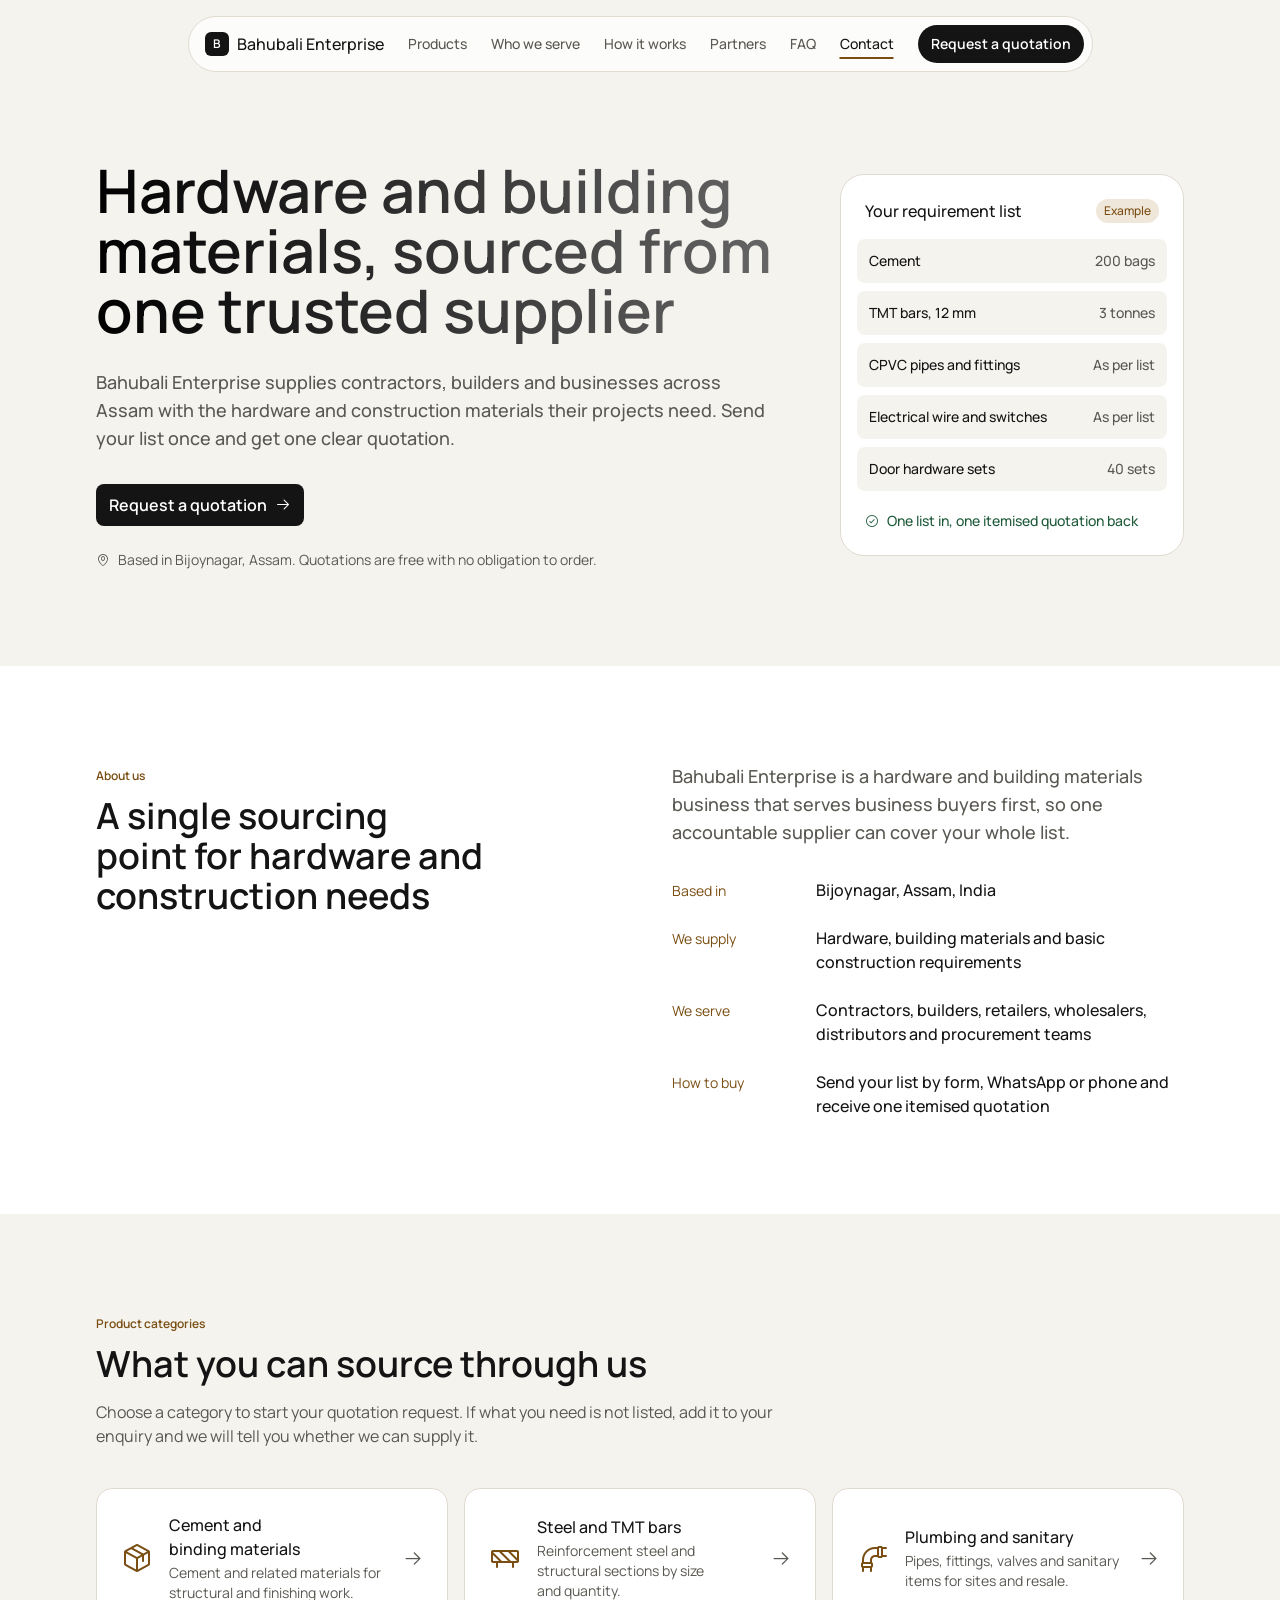
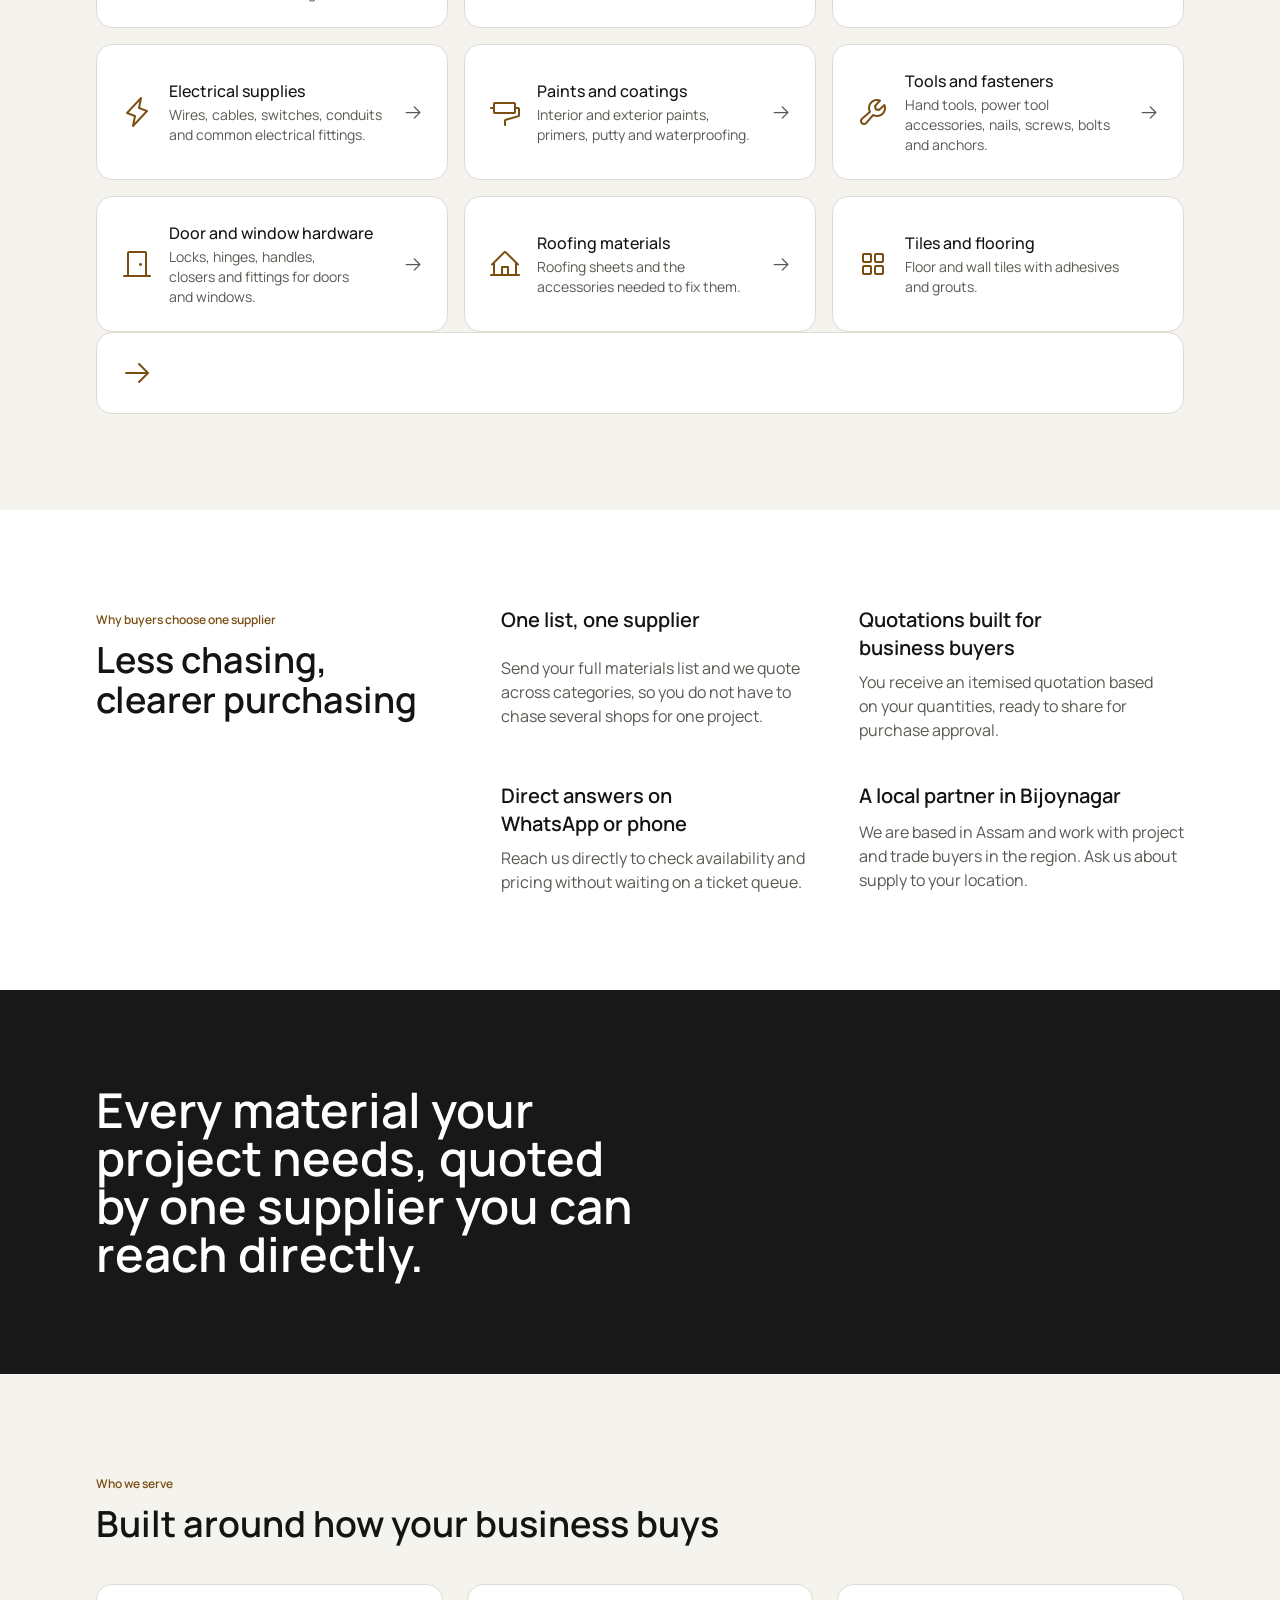
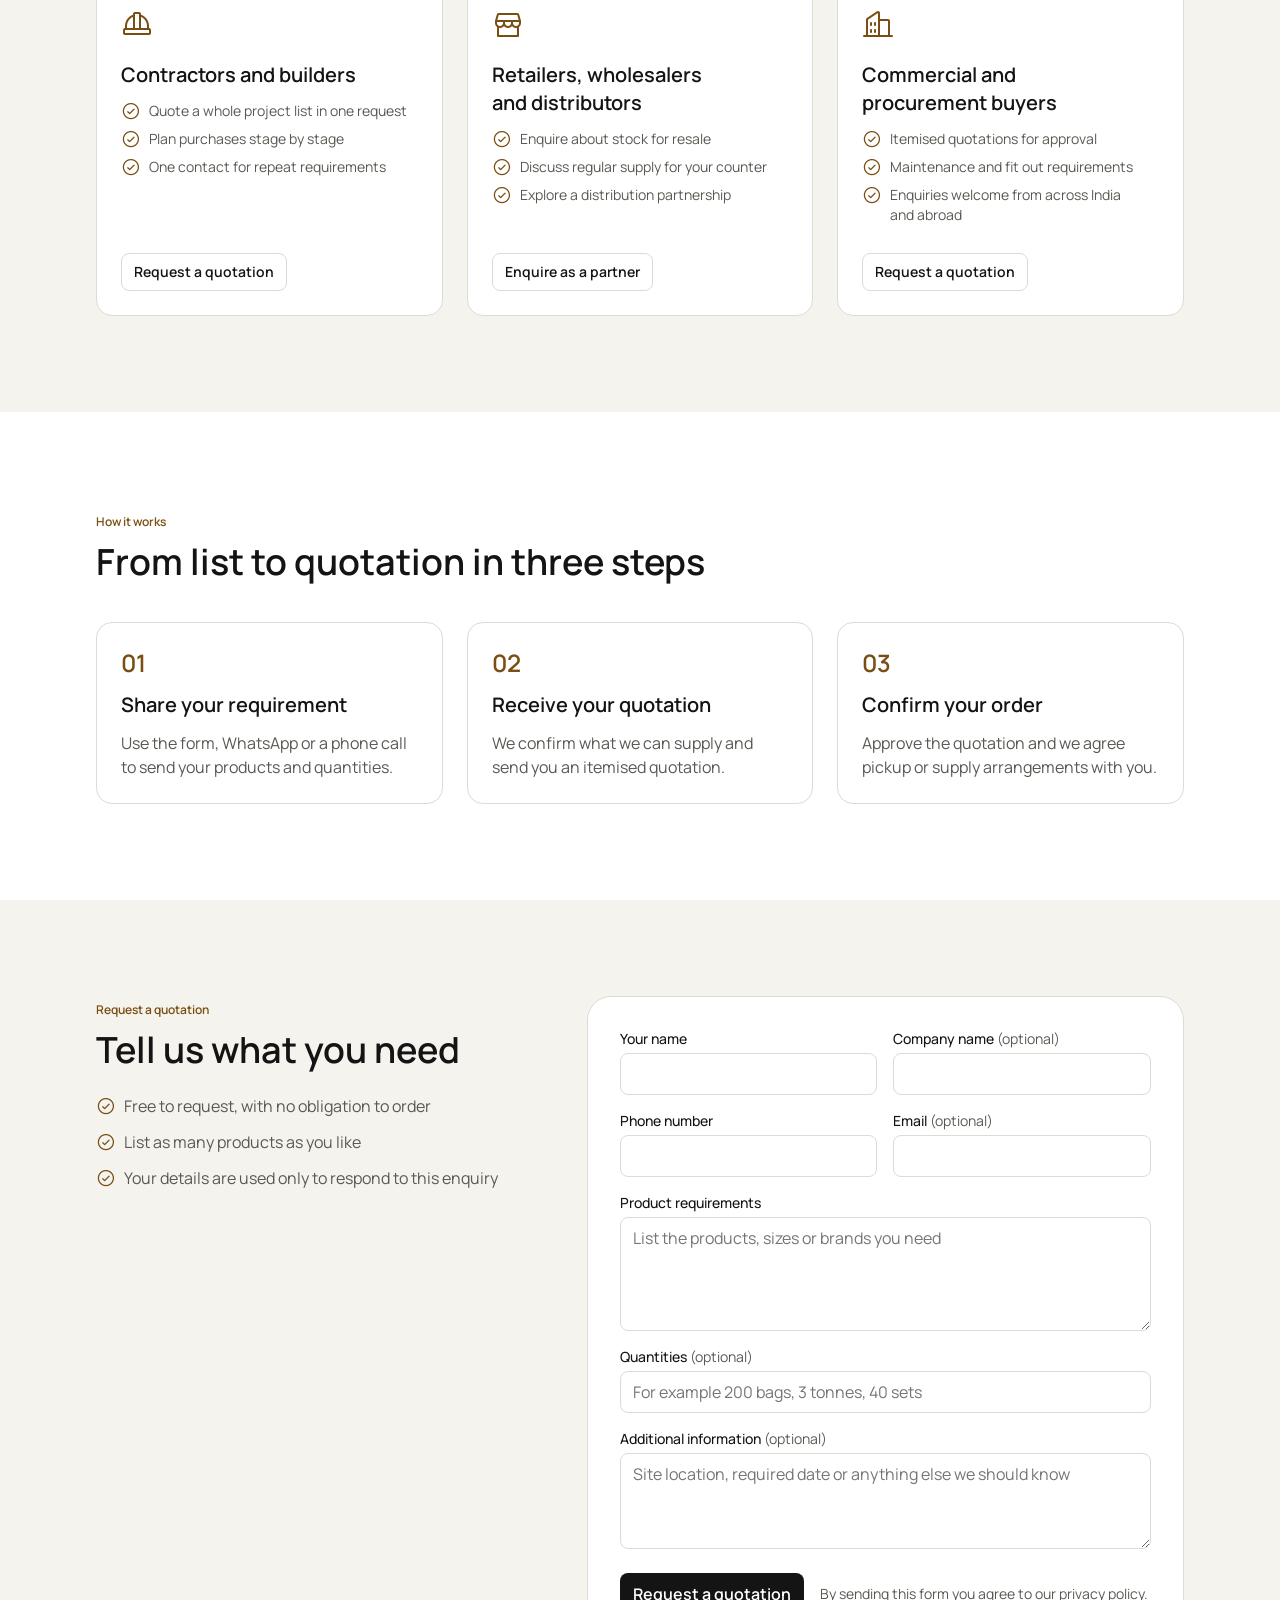
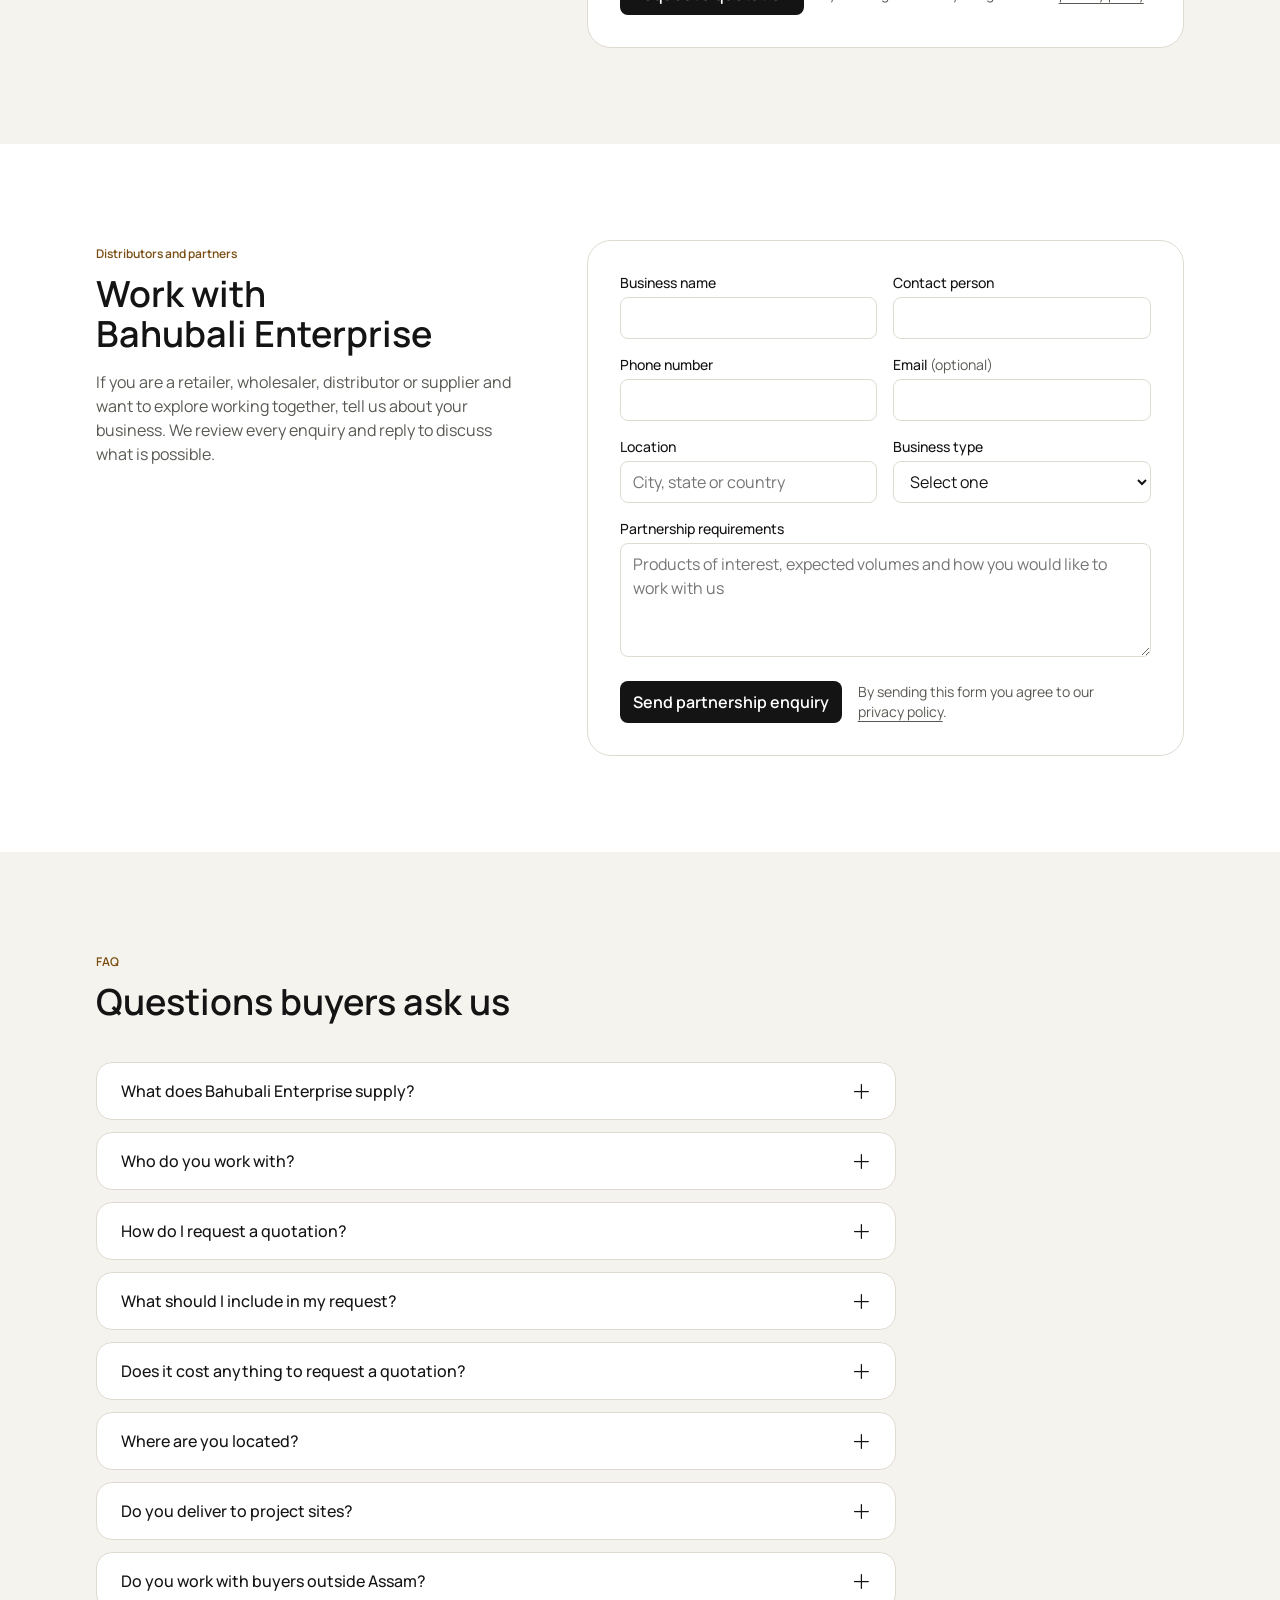
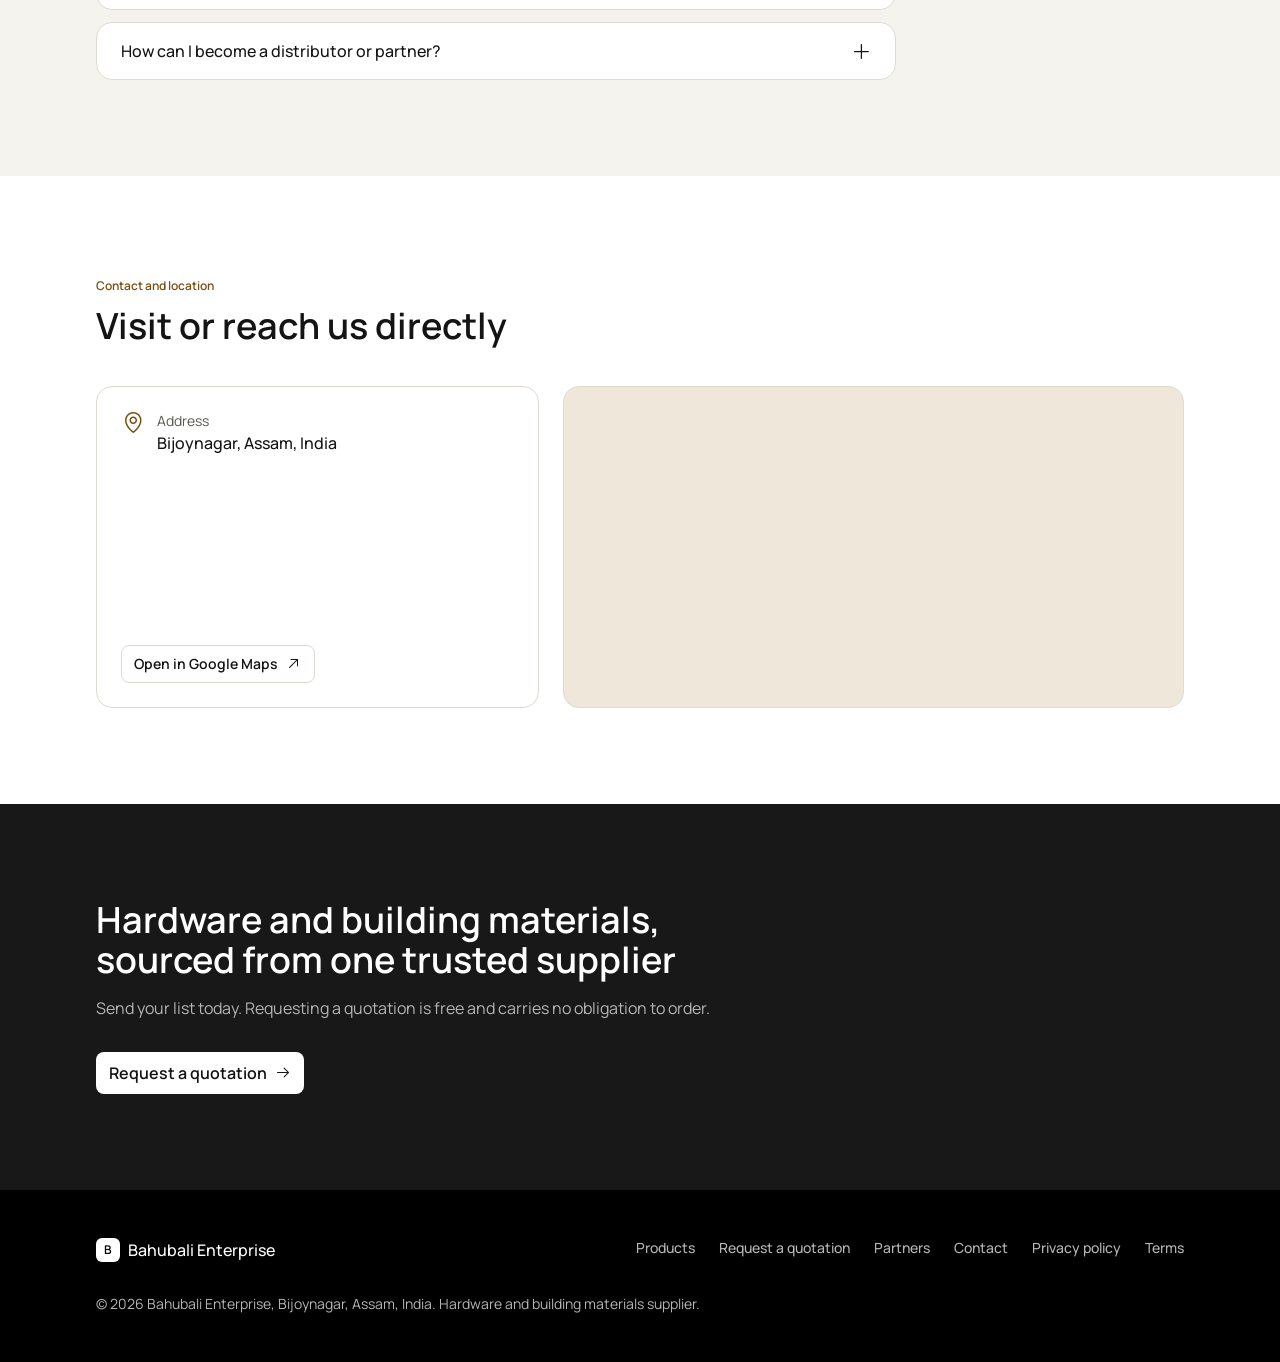
==== index.html @ 86519f3e "Benefits: open list beside the heading instead of a card grid Co-Authored-By: Claude Fable 5.2 <nore" ====
<!doctype html>
<html lang="en" class="no-js">
<head>
<meta charset="utf-8">
<meta name="viewport" content="width=device-width, initial-scale=1">
<title>Bahubali Enterprise | Hardware &amp; Building Materials Supplier, Bijoynagar, Assam</title>
<meta name="description" content="One stop supplier of hardware and construction materials for contractors, builders and businesses. Request a quotation or enquire on WhatsApp.">
<meta name="robots" content="index, follow">
<meta property="og:type" content="website">
<meta property="og:title" content="Bahubali Enterprise | Hardware &amp; Building Materials Supplier">
<meta property="og:description" content="Hardware and building materials for contractors, builders and businesses in Assam. Send your list once and get one clear quotation.">
<meta property="og:image" content="https://bahubali-website.vercel.app/assets/img/og-image.png">
<meta property="og:url" content="https://bahubali-website.vercel.app/">
<link rel="canonical" href="https://bahubali-website.vercel.app/">
<meta name="twitter:card" content="summary_large_image">
<meta name="theme-color" content="#F5F3EE">
<link rel="icon" href="assets/img/favicon.svg" type="image/svg+xml">
<link rel="preload" href="assets/fonts/manrope-latin-wght-normal.woff2" as="font" type="font/woff2" crossorigin>
<link rel="stylesheet" href="assets/css/styles.css">
<script>document.documentElement.classList.remove('no-js')</script>
<script type="application/ld+json">
{"@context":"https://schema.org","@type":"HardwareStore","name":"Bahubali Enterprise","description":"Supplier of hardware, building materials and basic construction requirements for business buyers.","address":{"@type":"PostalAddress","addressLocality":"Bijoynagar","addressRegion":"Assam","addressCountry":"IN"},"hasMap":"https://maps.app.goo.gl/s28Tkmbo3NxCLpEr9"}
</script>
<script type="application/ld+json">
{"@context":"https://schema.org","@type":"FAQPage","mainEntity":[
{"@type":"Question","name":"What does Bahubali Enterprise supply?","acceptedAnswer":{"@type":"Answer","text":"Hardware, building materials and basic construction requirements. Send us your list and we will confirm what we can supply."}},
{"@type":"Question","name":"Who do you work with?","acceptedAnswer":{"@type":"Answer","text":"Contractors, builders, construction companies, hardware retailers, wholesalers, distributors, procurement teams and commercial establishments."}},
{"@type":"Question","name":"How do I request a quotation?","acceptedAnswer":{"@type":"Answer","text":"Fill in the quotation form on this page, send us a WhatsApp message, or call us. Include the products and quantities you need."}},
{"@type":"Question","name":"Where are you located?","acceptedAnswer":{"@type":"Answer","text":"We are based in Bijoynagar, Assam, India."}},
{"@type":"Question","name":"How can I become a distributor or partner?","acceptedAnswer":{"@type":"Answer","text":"Submit the partnership enquiry form with your business details and our team will contact you."}}
]}
</script>
</head>
<body>
<a class="skip-link button-sm" href="#main">Skip to content</a>

<header class="nav-wrap">
  <nav class="nav" aria-label="Main">
    <a class="brand title-3" href="#top" aria-label="Bahubali Enterprise, back to top"><span class="brand-mark caption-3" aria-hidden="true">B</span>Bahubali Enterprise</a>
    <div class="nav-links title-4">
      <a href="#products">Products</a>
      <a href="#segments">Who we serve</a>
      <a href="#how">How it works</a>
      <a href="#partner">Partners</a>
      <a href="#faq">FAQ</a>
      <a href="#contact">Contact</a>
    </div>
    <div class="nav-actions">
      <a class="btn btn-primary button-sm" href="#quote">Request a quotation</a>
      <button class="menu-toggle" type="button" aria-expanded="false" aria-controls="mobile-menu" aria-label="Open menu"><span></span><span></span></button>
    </div>
  </nav>
</header>

<div class="mobile-menu" id="mobile-menu" aria-hidden="true">
  <a class="m-link heading-4" style="--i:0" href="#products">Products</a>
  <a class="m-link heading-4" style="--i:1" href="#segments">Who we serve</a>
  <a class="m-link heading-4" style="--i:2" href="#how">How it works</a>
  <a class="m-link heading-4" style="--i:3" href="#partner">Partners</a>
  <a class="m-link heading-4" style="--i:4" href="#faq">FAQ</a>
  <a class="m-link heading-4" style="--i:5" href="#contact">Contact</a>
  <div class="menu-cta">
    <a class="btn btn-primary button-md" href="#quote">Request a quotation</a>
    <a class="btn btn-secondary button-md" data-contact="whatsapp" data-msg="Hello Bahubali Enterprise, I would like to enquire about hardware and building materials."><i class="ph ph-whatsapp-logo" aria-hidden="true"></i>WhatsApp enquiry</a>
  </div>
</div>

<main id="main">
<span id="top"></span>

<!-- 1. HERO -->
<section class="hero">
  <div class="container hero-grid">
    <div>
      <h1 class="hero-title"><span>Hardware and building </span><span>materials, sourced from </span><span>one trusted supplier</span></h1>
      <p class="hero-sub title-2">Bahubali Enterprise supplies contractors, builders and businesses across Assam with the hardware and construction materials their projects need. Send your list once and get one clear quotation.</p>
      <div class="hero-actions">
        <a class="btn btn-primary button-md" href="#quote">Request a quotation<i class="ph ph-arrow-right" aria-hidden="true"></i></a>
        <a class="text-link body-5" data-contact="whatsapp" data-msg="Hello Bahubali Enterprise, I would like a quotation for hardware and building materials."><i class="ph ph-whatsapp-logo" aria-hidden="true"></i>WhatsApp us</a>
        <a class="text-link body-5" data-contact="call"><i class="ph ph-phone" aria-hidden="true"></i>Call us</a>
      </div>
      <p class="hero-note caption-2"><i class="ph ph-map-pin" aria-hidden="true"></i>Based in Bijoynagar, Assam. Quotations are free with no obligation to order.</p>
    </div>
    <figure class="sheet reveal" aria-label="Example of a requirement list sent for quotation">
      <div class="sheet-head"><span class="title-3">Your requirement list</span><span class="badge caption-4">Example</span></div>
      <div class="sheet-row body-5"><span>Cement</span><span>200 bags</span></div>
      <div class="sheet-row body-5"><span>TMT bars, 12 mm</span><span>3 tonnes</span></div>
      <div class="sheet-row body-5"><span>CPVC pipes and fittings</span><span>As per list</span></div>
      <div class="sheet-row body-5"><span>Electrical wire and switches</span><span>As per list</span></div>
      <div class="sheet-row body-5"><span>Door hardware sets</span><span>40 sets</span></div>
      <figcaption class="sheet-foot caption-1"><i class="ph ph-check-circle" aria-hidden="true"></i>One list in, one itemised quotation back</figcaption>
    </figure>
  </div>
</section>

<!-- Intro -->
<section class="section surface" id="about">
  <div class="container intro-grid reveal">
    <div>
      <span class="eyebrow caption-3">About us</span>
      <h2 class="section-title">A single sourcing point for hardware and construction needs</h2>
    </div>
    <div>
      <p class="title-2 muted">Bahubali Enterprise is a hardware and building materials business that serves business buyers first, so one accountable supplier can cover your whole list.</p>
      <dl class="facts">
        <div><dt class="caption-2">Based in</dt><dd class="body-2">Bijoynagar, Assam, India</dd></div>
        <div><dt class="caption-2">We supply</dt><dd class="body-2">Hardware, building materials and basic construction requirements</dd></div>
        <div><dt class="caption-2">We serve</dt><dd class="body-2">Contractors, builders, retailers, wholesalers, distributors and procurement teams</dd></div>
        <div><dt class="caption-2">How to buy</dt><dd class="body-2">Send your list by form, WhatsApp or phone and receive one itemised quotation</dd></div>
      </dl>
    </div>
  </div>
</section>

<!-- Products -->
<section class="section" id="products">
  <div class="container">
    <div class="section-head reveal">
      <span class="eyebrow caption-3">Product categories</span>
      <h2 class="section-title">What you can source through us</h2>
      <p class="body-3">Choose a category to start your quotation request. If what you need is not listed, add it to your enquiry and we will tell you whether we can supply it.</p>
    </div>
    <ul class="grid grid-3 cats reveal">
      <li><a class="cat card-link" href="#quote" data-category="Cement and binding materials" aria-label="Request a quotation for Cement and binding materials"><i class="ph ph-package" aria-hidden="true"></i><div><h3 class="title-3">Cement and binding materials</h3><p class="caption-2">Cement and related materials for structural and finishing work.</p></div><i class="ph ph-arrow-right cat-go" aria-hidden="true"></i></a></li>
      <li><a class="cat card-link" href="#quote" data-category="Steel and TMT bars" aria-label="Request a quotation for Steel and TMT bars"><i class="ph ph-barricade" aria-hidden="true"></i><div><h3 class="title-3">Steel and TMT bars</h3><p class="caption-2">Reinforcement steel and structural sections by size and quantity.</p></div><i class="ph ph-arrow-right cat-go" aria-hidden="true"></i></a></li>
      <li><a class="cat card-link" href="#quote" data-category="Plumbing and sanitary" aria-label="Request a quotation for Plumbing and sanitary"><i class="ph ph-pipe" aria-hidden="true"></i><div><h3 class="title-3">Plumbing and sanitary</h3><p class="caption-2">Pipes, fittings, valves and sanitary items for sites and resale.</p></div><i class="ph ph-arrow-right cat-go" aria-hidden="true"></i></a></li>
      <li><a class="cat card-link" href="#quote" data-category="Electrical supplies" aria-label="Request a quotation for Electrical supplies"><i class="ph ph-lightning" aria-hidden="true"></i><div><h3 class="title-3">Electrical supplies</h3><p class="caption-2">Wires, cables, switches, conduits and common electrical fittings.</p></div><i class="ph ph-arrow-right cat-go" aria-hidden="true"></i></a></li>
      <li><a class="cat card-link" href="#quote" data-category="Paints and coatings" aria-label="Request a quotation for Paints and coatings"><i class="ph ph-paint-roller" aria-hidden="true"></i><div><h3 class="title-3">Paints and coatings</h3><p class="caption-2">Interior and exterior paints, primers, putty and waterproofing.</p></div><i class="ph ph-arrow-right cat-go" aria-hidden="true"></i></a></li>
      <li><a class="cat card-link" href="#quote" data-category="Tools and fasteners" aria-label="Request a quotation for Tools and fasteners"><i class="ph ph-wrench" aria-hidden="true"></i><div><h3 class="title-3">Tools and fasteners</h3><p class="caption-2">Hand tools, power tool accessories, nails, screws, bolts and anchors.</p></div><i class="ph ph-arrow-right cat-go" aria-hidden="true"></i></a></li>
      <li><a class="cat card-link" href="#quote" data-category="Door and window hardware" aria-label="Request a quotation for Door and window hardware"><i class="ph ph-door" aria-hidden="true"></i><div><h3 class="title-3">Door and window hardware</h3><p class="caption-2">Locks, hinges, handles, closers and fittings for doors and windows.</p></div><i class="ph ph-arrow-right cat-go" aria-hidden="true"></i></a></li>
      <li><a class="cat card-link" href="#quote" data-category="Roofing materials" aria-label="Request a quotation for Roofing materials"><i class="ph ph-house-line" aria-hidden="true"></i><div><h3 class="title-3">Roofing materials</h3><p class="caption-2">Roofing sheets and the accessories needed to fix them.</p></div><i class="ph ph-arrow-right cat-go" aria-hidden="true"></i></a></li>
      <li><a class="cat card-link" href="#quote" data-category="Tiles and flooring" aria-label="Request a quotation for Tiles and flooring"><i class="ph ph-squares-four" aria-hidden="true"></i><div><h3 class="title-3">Tiles and flooring</h3><p class="caption-2">Floor and wall tiles with adhesives and grouts.</p></ul><i class="ph ph-arrow-right cat-go" aria-hidden="true"></i></a></li>
    </div>
  </div>
</section>

<!-- Benefits -->
<section class="section surface" id="benefits">
  <div class="container split">
    <div class="reveal">
      <span class="eyebrow caption-3">Why buyers choose one supplier</span>
      <h2 class="section-title">Less chasing, clearer purchasing</h2>
    </div>
    <ul class="benefits reveal">
      <li><h3 class="heading-6">One list, one supplier</h3><p class="body-3">Send your full materials list and we quote across categories, so you do not have to chase several shops for one project.</p></li>
      <li><h3 class="heading-6">Quotations built for business buyers</h3><p class="body-3">You receive an itemised quotation based on your quantities, ready to share for purchase approval.</p></li>
      <li><h3 class="heading-6">Direct answers on WhatsApp or phone</h3><p class="body-3">Reach us directly to check availability and pricing without waiting on a ticket queue.</p></li>
      <li><h3 class="heading-6">A local partner in Bijoynagar</h3><p class="body-3">We are based in Assam and work with project and trade buyers in the region. Ask us about supply to your location.</p></li>
    </ul>
  </div>
</section>

<!-- Tagline reveal -->
<section class="tagline" aria-label="Our promise">
  <div class="container">
    <p class="tagline-text" id="tagline">Every material your project needs, quoted by one supplier you can reach directly.</p>
  </div>
</section>

<!-- Segments -->
<section class="section" id="segments">
  <div class="container">
    <div class="section-head reveal">
      <span class="eyebrow caption-3">Who we serve</span>
      <h2 class="section-title">Built around how your business buys</h2>
    </div>
    <div class="grid grid-3 reveal">
      <article class="card"><i class="ph ph-hard-hat" aria-hidden="true"></i><h3 class="heading-6">Contractors and builders</h3>
        <ul class="body-6"><li><i class="ph ph-check-circle" aria-hidden="true"></i>Quote a whole project list in one request</li><li><i class="ph ph-check-circle" aria-hidden="true"></i>Plan purchases stage by stage</li><li><i class="ph ph-check-circle" aria-hidden="true"></i>One contact for repeat requirements</li></ul>
        <a class="btn btn-secondary button-sm" href="#quote" data-category="Project requirement (contractor or builder)">Request a quotation</a></article>
      <article class="card"><i class="ph ph-storefront" aria-hidden="true"></i><h3 class="heading-6">Retailers, wholesalers and distributors</h3>
        <ul class="body-6"><li><i class="ph ph-check-circle" aria-hidden="true"></i>Enquire about stock for resale</li><li><i class="ph ph-check-circle" aria-hidden="true"></i>Discuss regular supply for your counter</li><li><i class="ph ph-check-circle" aria-hidden="true"></i>Explore a distribution partnership</li></ul>
        <a class="btn btn-secondary button-sm" href="#partner">Enquire as a partner</a></article>
      <article class="card"><i class="ph ph-buildings" aria-hidden="true"></i><h3 class="heading-6">Commercial and procurement buyers</h3>
        <ul class="body-6"><li><i class="ph ph-check-circle" aria-hidden="true"></i>Itemised quotations for approval</li><li><i class="ph ph-check-circle" aria-hidden="true"></i>Maintenance and fit out requirements</li><li><i class="ph ph-check-circle" aria-hidden="true"></i>Enquiries welcome from across India and abroad</li></ul>
        <a class="btn btn-secondary button-sm" href="#quote" data-category="Commercial or procurement requirement">Request a quotation</a></article>
    </div>
  </div>
</section>

<!-- How it works -->
<section class="section surface" id="how">
  <div class="container">
    <div class="section-head reveal">
      <span class="eyebrow caption-3">How it works</span>
      <h2 class="section-title">From list to quotation in three steps</h2>
    </div>
    <ol class="grid grid-3 reveal">
      <li class="card"><span class="step-num heading-5">01</span><h3 class="heading-6">Share your requirement</h3><p class="body-3">Use the form, WhatsApp or a phone call to send your products and quantities.</p></li>
      <li class="card"><span class="step-num heading-5">02</span><h3 class="heading-6">Receive your quotation</h3><p class="body-3">We confirm what we can supply and send you an itemised quotation.</p></li>
      <li class="card"><span class="step-num heading-5">03</span><h3 class="heading-6">Confirm your order</h3><p class="body-3">Approve the quotation and we agree pickup or supply arrangements with you.</p></li>
    </ol>
  </div>
</section>

<!-- Quote form -->
<section class="section" id="quote">
  <div class="container form-grid">
    <div class="form-aside reveal">
      <span class="eyebrow caption-3">Request a quotation</span>
      <h2 class="section-title">Tell us what you need</h2>
      <ul class="body-3">
        <li><i class="ph ph-check-circle" aria-hidden="true"></i>Free to request, with no obligation to order</li>
        <li><i class="ph ph-check-circle" aria-hidden="true"></i>List as many products as you like</li>
        <li><i class="ph ph-check-circle" aria-hidden="true"></i>Your details are used only to respond to this enquiry</li>
      </ul>
      <div class="alt">
        <a class="text-link body-5" data-contact="whatsapp" data-msg="Hello Bahubali Enterprise, I would like a quotation. My requirement is:"><i class="ph ph-whatsapp-logo" aria-hidden="true"></i>Send your list on WhatsApp</a>
        <a class="text-link body-5" data-contact="call"><i class="ph ph-phone" aria-hidden="true"></i>Call the business</a>
      </div>
    </div>
    <form class="form-card reveal" id="quote-form" data-form="Quotation request" novalidate>
      <div class="fields">
        <div class="field"><label class="title-4" for="q-name">Your name</label><input id="q-name" name="Name" autocomplete="name" required aria-describedby="q-name-e"><span class="err caption-2" id="q-name-e">Enter your name.</span></div>
        <div class="field"><label class="title-4" for="q-company">Company name <span class="opt">(optional)</span></label><input id="q-company" name="Company" autocomplete="organization"></div>
        <div class="field"><label class="title-4" for="q-phone">Phone number</label><input id="q-phone" name="Phone" type="tel" inputmode="tel" autocomplete="tel" required data-type="phone" aria-describedby="q-phone-e"><span class="err caption-2" id="q-phone-e">Enter a valid phone number with at least 10 digits.</span></div>
        <div class="field"><label class="title-4" for="q-email">Email <span class="opt">(optional)</span></label><input id="q-email" name="Email" type="email" autocomplete="email" data-type="email" aria-describedby="q-email-e"><span class="err caption-2" id="q-email-e">Enter a valid email address, such as name@company.com.</span></div>
        <div class="field full"><label class="title-4" for="q-req">Product requirements</label><textarea id="q-req" name="Requirements" rows="4" required aria-describedby="q-req-e" placeholder="List the products, sizes or brands you need"></textarea><span class="err caption-2" id="q-req-e">Tell us which products you need.</span></div>
        <div class="field full"><label class="title-4" for="q-qty">Quantities <span class="opt">(optional)</span></label><input id="q-qty" name="Quantities" placeholder="For example 200 bags, 3 tonnes, 40 sets"></div>
        <div class="field full"><label class="title-4" for="q-info">Additional information <span class="opt">(optional)</span></label><textarea id="q-info" name="Additional information" rows="3" placeholder="Site location, required date or anything else we should know"></textarea></div>
        <div class="hp" aria-hidden="true"><label>Leave this empty<input name="botcheck" tabindex="-1" autocomplete="off"></label></div>
      </div>
      <div class="form-foot"><button class="btn btn-primary button-md" type="submit">Request a quotation</button><p class="caption-2">By sending this form you agree to our <a href="privacy.html">privacy policy</a>.</p></div>
      <div class="form-msg body-5" role="status" aria-live="polite"></div>
    </form>
  </div>
</section>

<!-- Partner form -->
<section class="section surface" id="partner">
  <div class="container form-grid">
    <div class="form-aside reveal">
      <span class="eyebrow caption-3">Distributors and partners</span>
      <h2 class="section-title">Work with Bahubali Enterprise</h2>
      <p class="body-3 muted" style="margin-top:var(--s-200)">If you are a retailer, wholesaler, distributor or supplier and want to explore working together, tell us about your business. We review every enquiry and reply to discuss what is possible.</p>
      <div class="alt">
        <a class="text-link body-5" data-contact="whatsapp" data-msg="Hello Bahubali Enterprise, I would like to discuss a distributor or business partnership."><i class="ph ph-handshake" aria-hidden="true"></i>Discuss on WhatsApp</a>
      </div>
    </div>
    <form class="form-card reveal" id="partner-form" data-form="Partnership enquiry" novalidate>
      <div class="fields">
        <div class="field"><label class="title-4" for="p-biz">Business name</label><input id="p-biz" name="Business name" autocomplete="organization" required aria-describedby="p-biz-e"><span class="err caption-2" id="p-biz-e">Enter your business name.</span></div>
        <div class="field"><label class="title-4" for="p-name">Contact person</label><input id="p-name" name="Contact person" autocomplete="name" required aria-describedby="p-name-e"><span class="err caption-2" id="p-name-e">Enter a contact name.</span></div>
        <div class="field"><label class="title-4" for="p-phone">Phone number</label><input id="p-phone" name="Phone" type="tel" inputmode="tel" autocomplete="tel" required data-type="phone" aria-describedby="p-phone-e"><span class="err caption-2" id="p-phone-e">Enter a valid phone number with at least 10 digits.</span></div>
        <div class="field"><label class="title-4" for="p-email">Email <span class="opt">(optional)</span></label><input id="p-email" name="Email" type="email" autocomplete="email" data-type="email" aria-describedby="p-email-e"><span class="err caption-2" id="p-email-e">Enter a valid email address, such as name@company.com.</span></div>
        <div class="field"><label class="title-4" for="p-loc">Location</label><input id="p-loc" name="Location" autocomplete="address-level2" required aria-describedby="p-loc-e" placeholder="City, state or country"><span class="err caption-2" id="p-loc-e">Enter your business location.</span></div>
        <div class="field"><label class="title-4" for="p-type">Business type</label><select id="p-type" name="Business type" required aria-describedby="p-type-e"><option value="">Select one</option><option>Hardware retailer</option><option>Wholesaler</option><option>Distributor</option><option>Contractor or builder</option><option>Manufacturer or supplier</option><option>Other</option></select><span class="err caption-2" id="p-type-e">Select your business type.</span></div>
        <div class="field full"><label class="title-4" for="p-req">Partnership requirements</label><textarea id="p-req" name="Partnership requirements" rows="4" required aria-describedby="p-req-e" placeholder="Products of interest, expected volumes and how you would like to work with us"></textarea><span class="err caption-2" id="p-req-e">Tell us what kind of partnership you have in mind.</span></div>
        <div class="hp" aria-hidden="true"><label>Leave this empty<input name="botcheck" tabindex="-1" autocomplete="off"></label></div>
      </div>
      <div class="form-foot"><button class="btn btn-primary button-md" type="submit">Send partnership enquiry</button><p class="caption-2">By sending this form you agree to our <a href="privacy.html">privacy policy</a>.</p></div>
      <div class="form-msg body-5" role="status" aria-live="polite"></div>
    </form>
  </div>
</section>

<!-- FAQ -->
<section class="section" id="faq">
  <div class="container">
    <div class="section-head reveal">
      <span class="eyebrow caption-3">FAQ</span>
      <h2 class="section-title">Questions buyers ask us</h2>
    </div>
    <div class="faq-list reveal">
      <details><summary class="title-3">What does Bahubali Enterprise supply?<i class="ph ph-plus" aria-hidden="true"></i></summary><p class="body-3">Hardware, building materials and basic construction requirements. The categories on this page show the main areas we cover. Send us your list and we will confirm what we can supply.</p></details>
      <details><summary class="title-3">Who do you work with?<i class="ph ph-plus" aria-hidden="true"></i></summary><p class="body-3">Mainly business buyers: contractors, builders, construction companies, hardware retailers, wholesalers, distributors, procurement teams and commercial establishments.</p></details>
      <details><summary class="title-3">How do I request a quotation?<i class="ph ph-plus" aria-hidden="true"></i></summary><p class="body-3">Fill in the quotation form on this page, send us a WhatsApp message, or call us. Include the products and quantities you need.</p></details>
      <details><summary class="title-3">What should I include in my request?<i class="ph ph-plus" aria-hidden="true"></i></summary><p class="body-3">Product names, sizes or preferred brands, quantities, your site or delivery location and the date you need the materials. The more detail you give, the more accurate the quotation.</p></details>
      <details><summary class="title-3">Does it cost anything to request a quotation?<i class="ph ph-plus" aria-hidden="true"></i></summary><p class="body-3">No. Requesting a quotation is free and you are under no obligation to place an order.</p></details>
      <details><summary class="title-3">Where are you located?<i class="ph ph-plus" aria-hidden="true"></i></summary><p class="body-3">We are based in Bijoynagar, Assam, India. You will find the map and directions in the contact section below.</p></details>
      <details><summary class="title-3">Do you deliver to project sites?<i class="ph ph-plus" aria-hidden="true"></i></summary><p class="body-3">Supply arrangements depend on the order and your location. Mention your site location in your enquiry and we will confirm what is possible before you order.</p></details>
      <details><summary class="title-3">Do you work with buyers outside Assam?<i class="ph ph-plus" aria-hidden="true"></i></summary><p class="body-3">We welcome enquiries from businesses across India and from partners abroad. We will confirm what we can do for each request individually.</p></details>
      <details><summary class="title-3">How can I become a distributor or partner?<i class="ph ph-plus" aria-hidden="true"></i></summary><p class="body-3">Submit the partnership enquiry form with your business details and requirements. Our team will contact you to discuss the next step.</p></details>
    </div>
  </div>
</section>

<!-- Contact -->
<section class="section surface" id="contact">
  <div class="container">
    <div class="section-head reveal">
      <span class="eyebrow caption-3">Contact and location</span>
      <h2 class="section-title">Visit or reach us directly</h2>
    </div>
    <div class="contact-grid reveal">
      <div class="card">
        <dl class="contact-list">
          <div><i class="ph ph-map-pin" aria-hidden="true"></i><span><dt class="caption-2">Address</dt><dd class="body-2" data-fill="address">Bijoynagar, Assam, India</dd></span></div>
          <div data-row="hours"><i class="ph ph-clock" aria-hidden="true"></i><span><dt class="caption-2">Business hours</dt><dd class="body-2" data-fill="hours"></dd></span></div>
          <div data-row="phone"><i class="ph ph-phone" aria-hidden="true"></i><span><dt class="caption-2">Phone</dt><dd class="body-2"><a data-contact="call" data-fill="phone"></a></dd></span></div>
          <div data-row="whatsapp"><i class="ph ph-whatsapp-logo" aria-hidden="true"></i><span><dt class="caption-2">WhatsApp</dt><dd class="body-2"><a data-contact="whatsapp" data-msg="Hello Bahubali Enterprise, I have an enquiry.">Message us on WhatsApp</a></dd></span></div>
          <div data-row="email"><i class="ph ph-envelope-simple" aria-hidden="true"></i><span><dt class="caption-2">Email</dt><dd class="body-2"><a data-contact="email"></a></dd></span></div>
        </dl>
        <a class="btn btn-secondary button-sm" id="map-link" href="https://maps.app.goo.gl/s28Tkmbo3NxCLpEr9" target="_blank" rel="noopener">Open in Google Maps<i class="ph ph-arrow-up-right" aria-hidden="true" style="font-size:16px;margin:0;color:inherit"></i></a>
      </div>
      <div class="map"><iframe id="map-frame" title="Map showing Bahubali Enterprise in Bijoynagar, Assam" loading="lazy" referrerpolicy="no-referrer-when-downgrade" allowfullscreen></iframe></div>
    </div>
  </div>
</section>

<!-- Final CTA -->
<section class="final">
  <div class="container reveal">
    <h2 class="section-title">Hardware and building materials, sourced from one trusted supplier</h2>
    <p class="body-3">Send your list today. Requesting a quotation is free and carries no obligation to order.</p>
    <div class="hero-actions">
      <a class="btn btn-light button-md" href="#quote">Request a quotation<i class="ph ph-arrow-right" aria-hidden="true"></i></a>
      <a class="text-link body-5" data-contact="whatsapp" data-msg="Hello Bahubali Enterprise, I would like a quotation for hardware and building materials."><i class="ph ph-whatsapp-logo" aria-hidden="true"></i>WhatsApp us</a>
      <a class="text-link body-5" data-contact="call"><i class="ph ph-phone" aria-hidden="true"></i>Call us</a>
    </div>
  </div>
</section>
</main>

<footer class="footer">
  <div class="container">
    <div class="footer-grid">
      <a class="brand title-3" href="#top"><span class="brand-mark caption-3" aria-hidden="true">B</span>Bahubali Enterprise</a>
      <nav class="caption-1" aria-label="Footer">
        <a href="#products">Products</a><a href="#quote">Request a quotation</a><a href="#partner">Partners</a><a href="#contact">Contact</a><a href="privacy.html">Privacy policy</a><a href="terms.html">Terms</a>
      </nav>
    </div>
    <p class="legal caption-2">© <span id="year">2026</span> Bahubali Enterprise, Bijoynagar, Assam, India. Hardware and building materials supplier.</p>
  </div>
</footer>

<div class="action-bar" role="group" aria-label="Quick contact">
  <a class="btn btn-secondary button-sm" data-contact="call"><i class="ph ph-phone" aria-hidden="true"></i>Call</a>
  <a class="btn btn-secondary button-sm" data-contact="whatsapp" data-msg="Hello Bahubali Enterprise, I would like a quotation for hardware and building materials."><i class="ph ph-whatsapp-logo" aria-hidden="true"></i>WhatsApp</a>
  <a class="btn btn-primary button-sm" href="#quote">Request a quotation</a>
</div>

<script src="assets/js/config.js"></script>
<script src="assets/js/main.js"></script>
</body>
</html>
---- assets/css/styles.css ----
/* Bahubali Enterprise. Tokens follow the landing page design system:
   Tailwind type scale, fixed spacing table, flat backgrounds, one typeface. */
@font-face { font-family: "Manrope"; src: url("../fonts/manrope-latin-wght-normal.woff2") format("woff2"); font-weight: 200 800; font-style: normal; font-display: swap; }
@font-face { font-family: "Phosphor"; src: url("../fonts/Phosphor.woff2") format("woff2"); font-weight: normal; font-style: normal; font-display: block; }

:root {
  --s-0: 0; --s-25: 2px; --s-50: 4px; --s-75: 8px; --s-100: 12px; --s-200: 16px; --s-300: 24px;
  --s-400: 32px; --s-500: 40px; --s-600: 48px; --s-700: 64px; --s-800: 80px; --s-900: 96px;
  --r-sm: 4px; --r-md: 6px; --r-lg: 8px; --r-xl: 12px; --r-2xl: 16px; --r-3xl: 24px; --r-full: 9999px;
  --bg: #F5F3EE; --surface: #FFFFFF; --ink: #141414; --muted: #5A5852; --line: #DFDBD2;
  --accent: #7A4E12; --accent-soft: #EFE7DA; --dark: #181818; --dark-2: #272727;
  --error: #A32A1C; --success: #1F5A3A;
  --ease: cubic-bezier(0.22, 1, 0.36, 1);
}
*, *::before, *::after { box-sizing: border-box; }
html { scroll-behavior: smooth; scroll-padding-top: var(--s-900); -webkit-text-size-adjust: 100%; }
body { margin: 0; background: var(--bg); color: var(--ink); font-family: "Manrope", system-ui, sans-serif; font-size: 16px; line-height: 24px; font-weight: 400; -webkit-font-smoothing: antialiased; overflow-x: hidden; }
h1, h2, h3, h4, p, ul, ol, dl, dd, figure { margin: 0; padding: 0; }
h1, h2, h3, h4 { text-wrap: balance; }
p, li, dd { text-wrap: pretty; }
ul, ol { list-style: none; }
a { color: inherit; text-decoration: none; }
img, iframe { display: block; max-width: 100%; }
button, input, select, textarea { font: inherit; color: inherit; }
em, i { font-style: normal; }

/* Text styles */
.heading-1 { font-size: 60px; line-height: 60px; font-weight: 600; }
.heading-2 { font-size: 48px; line-height: 48px; font-weight: 600; }
.heading-3 { font-size: 36px; line-height: 40px; font-weight: 600; }
.heading-4 { font-size: 30px; line-height: 36px; font-weight: 600; }
.heading-5 { font-size: 24px; line-height: 32px; font-weight: 600; }
.heading-6 { font-size: 20px; line-height: 28px; font-weight: 600; }
.title-1 { font-size: 20px; line-height: 28px; font-weight: 500; }
.title-2 { font-size: 18px; line-height: 28px; font-weight: 500; }
.title-3 { font-size: 16px; line-height: 24px; font-weight: 500; }
.title-4 { font-size: 14px; line-height: 20px; font-weight: 500; }
.body-2 { font-size: 16px; line-height: 24px; font-weight: 500; }
.body-3 { font-size: 16px; line-height: 24px; font-weight: 400; }
.body-5 { font-size: 14px; line-height: 20px; font-weight: 500; }
.body-6 { font-size: 14px; line-height: 20px; font-weight: 400; }
.button-md { font-size: 16px; line-height: 24px; font-weight: 600; }
.button-sm { font-size: 14px; line-height: 20px; font-weight: 600; }
.caption-1 { font-size: 14px; line-height: 20px; font-weight: 500; }
.caption-2 { font-size: 14px; line-height: 20px; font-weight: 400; }
.caption-3 { font-size: 12px; line-height: 16px; font-weight: 600; }
.caption-4 { font-size: 12px; line-height: 16px; font-weight: 500; }
/* Responsive heading steps: each stage is still a named scale step */
.hero-title { font-size: 36px; line-height: 40px; font-weight: 600; }          /* Heading 3 */
.section-title { font-size: 30px; line-height: 36px; font-weight: 600; }       /* Heading 4 */
.tagline-text { font-size: 30px; line-height: 36px; font-weight: 600; }        /* Heading 4 */
@media (min-width: 768px) {
  .hero-title { font-size: 48px; line-height: 48px; }                          /* Heading 2 */
  .section-title { font-size: 36px; line-height: 40px; }                       /* Heading 3 */
  .tagline-text { font-size: 48px; line-height: 48px; }                        /* Heading 2 */
}
@media (min-width: 1100px) {
  .hero-title { font-size: 60px; line-height: 60px; }                          /* Heading 1 */
}
.muted { color: var(--muted); }
.accent { color: var(--accent); }

/* Icons */
.ph { font-family: "Phosphor" !important; font-style: normal; font-weight: normal; line-height: 1; display: inline-block; -webkit-font-smoothing: antialiased; }
.ph-pipe:before {  content: "\ed86"; }
.ph-lightning:before {  content: "\e2de"; }
.ph-paint-roller:before {  content: "\e6f4"; }
.ph-wrench:before {  content: "\e5d4"; }
.ph-door:before {  content: "\e61c"; }
.ph-house-line:before {  content: "\e2c4"; }
.ph-squares-four:before {  content: "\e464"; }
.ph-package:before {  content: "\e390"; }
.ph-barricade:before {  content: "\e948"; }
.ph-whatsapp-logo:before {  content: "\e5d0"; }
.ph-phone:before {  content: "\e3b8"; }
.ph-arrow-right:before {  content: "\e06c"; }
.ph-plus:before {  content: "\e3d4"; }
.ph-map-pin:before {  content: "\e316"; }
.ph-clock:before {  content: "\e19a"; }
.ph-envelope-simple:before {  content: "\e218"; }
.ph-hard-hat:before {  content: "\ed46"; }
.ph-storefront:before {  content: "\e470"; }
.ph-buildings:before {  content: "\e102"; }
.ph-check-circle:before {  content: "\e184"; }
.ph-warning-circle:before {  content: "\e4e2"; }
.ph-handshake:before {  content: "\e582"; }
.ph-arrow-up-right:before {  content: "\e092"; }
.ph-caret-down:before {  content: "\e136"; }

/* Layout */
.container { width: 100%; max-width: 1152px; margin: 0 auto; padding: 0 var(--s-200); }
@media (min-width: 768px) { .container { padding: 0 var(--s-400); } }
.section { padding: var(--s-700) 0; }
@media (min-width: 768px) { .section { padding: var(--s-900) 0; } }
.section-head { max-width: 680px; margin-bottom: var(--s-500); }
.section-head p { margin-top: var(--s-200); color: var(--muted); }
.eyebrow { display: inline-block; color: var(--accent); margin-bottom: var(--s-100); }
.surface { background: var(--surface); }
.grid { display: grid; gap: var(--s-200); }
@media (min-width: 640px) { .grid-2 { grid-template-columns: repeat(2, 1fr); } .grid-3 { grid-template-columns: repeat(2, 1fr); } }
@media (min-width: 960px) { .grid-3 { grid-template-columns: repeat(3, 1fr); } .grid-4 { grid-template-columns: repeat(4, 1fr); } .grid { gap: var(--s-300); } }

.skip-link { position: absolute; left: var(--s-200); top: var(--s-200); z-index: 100; background: var(--ink); color: #fff; padding: var(--s-75) var(--s-100); border-radius: var(--r-lg); transform: translateY(-80px); transition: transform 500ms var(--ease); }
.skip-link:focus { transform: translateY(0); }
:focus-visible { outline: 2px solid var(--accent); outline-offset: 2px; }

/* Buttons */
.btn { display: inline-flex; align-items: center; justify-content: center; gap: var(--s-75); padding: var(--s-75) var(--s-100); border-radius: var(--r-lg); border: 1px solid transparent; cursor: pointer; white-space: nowrap; transition: background-color 300ms var(--ease), border-color 300ms var(--ease), opacity 300ms var(--ease), transform 300ms var(--ease); }
.btn:active { transform: scale(0.98); }
.btn-primary { background: var(--ink); color: #fff; }
.btn-primary:hover { background: #313131; }
.btn-secondary { background: var(--surface); color: var(--ink); border-color: var(--line); }
.btn-secondary:hover { border-color: var(--ink); }
.btn-light { background: #fff; color: var(--ink); }
.btn-light:hover { background: var(--accent-soft); }
.btn-ghost-dark { background: transparent; color: #fff; border-color: #5a5a5a; }
.btn-ghost-dark:hover { border-color: #fff; }
.btn[disabled], .is-disabled { opacity: 0.45; cursor: not-allowed; pointer-events: none; }
.text-link { display: inline-flex; align-items: center; gap: var(--s-75); color: var(--ink); border-radius: var(--r-sm); transition: color 300ms var(--ease), opacity 300ms var(--ease); }
.text-link:hover { color: var(--accent); }
.text-link .ph { font-size: 20px; }

/* Nav */
.nav-wrap { position: fixed; top: var(--s-200); left: 0; right: 0; z-index: 50; display: flex; justify-content: center; padding: 0 var(--s-200); pointer-events: none; }
.nav { pointer-events: auto; display: flex; align-items: center; gap: var(--s-300); padding: var(--s-75) var(--s-75) var(--s-75) var(--s-200); background: rgba(255,255,255,0.72); -webkit-backdrop-filter: blur(16px); backdrop-filter: blur(16px); border: 1px solid var(--line); border-radius: var(--r-full); max-width: 100%; }
.brand { display: inline-flex; align-items: center; gap: var(--s-75); border-radius: var(--r-sm); }
.brand-mark { width: 24px; height: 24px; border-radius: var(--r-md); background: var(--ink); color: #fff; display: grid; place-items: center; }
.nav-links { display: none; align-items: center; gap: var(--s-300); }
.nav-links a { color: var(--muted); border-radius: var(--r-sm); transition: color 300ms var(--ease); }
.nav-links a:hover, .nav-links a[aria-current="true"] { color: var(--ink); }
.nav-links a[aria-current="true"] { text-decoration: underline; text-underline-offset: 8px; text-decoration-thickness: 2px; text-decoration-color: var(--accent); }
.nav .btn { border-radius: var(--r-full); }
.nav-actions { display: flex; align-items: center; gap: var(--s-75); margin-left: auto; }
.menu-toggle { width: 40px; height: 40px; border-radius: var(--r-full); border: 1px solid var(--line); background: var(--surface); display: grid; place-items: center; cursor: pointer; position: relative; }
.menu-toggle span { position: absolute; width: 16px; height: 2px; background: var(--ink); border-radius: var(--r-full); transition: transform 500ms var(--ease); }
.menu-toggle span:first-child { transform: translateY(-4px); }
.menu-toggle span:last-child { transform: translateY(4px); }
.menu-toggle[aria-expanded="true"] span:first-child { transform: rotate(45deg); }
.menu-toggle[aria-expanded="true"] span:last-child { transform: rotate(-45deg); }
@media (min-width: 960px) { .nav-links { display: flex; } .menu-toggle { display: none; } }

.mobile-menu { position: fixed; inset: 0; z-index: 40; background: rgba(245,243,238,0.94); -webkit-backdrop-filter: blur(24px); backdrop-filter: blur(24px); padding: var(--s-900) var(--s-300) var(--s-400); display: flex; flex-direction: column; gap: var(--s-300); opacity: 0; visibility: hidden; transition: opacity 300ms var(--ease), visibility 0s linear 300ms; overflow-y: auto; }
.mobile-menu.open { opacity: 1; visibility: visible; transition: opacity 300ms var(--ease); }
.mobile-menu a.m-link { opacity: 0; transform: translateY(24px); transition: opacity 500ms var(--ease), transform 500ms var(--ease); }
.mobile-menu.open a.m-link { opacity: 1; transform: none; transition-delay: min(calc(var(--i) * 60ms), 400ms); }
.mobile-menu .menu-cta { margin-top: auto; display: grid; gap: var(--s-100); }
@media (min-width: 960px) { .mobile-menu { display: none; } }

/* Hero */
.hero { padding: var(--s-900) 0 var(--s-700); }
.hero-grid { display: grid; gap: var(--s-600); align-items: center; }
@media (min-width: 1100px) { .hero-grid { grid-template-columns: minmax(0, 680px) minmax(0, 1fr); gap: var(--s-700); } .hero { padding: var(--s-900) 0; } .hero-grid { padding-top: var(--s-700); } }
.hero-title { max-width: 680px; background: linear-gradient(90deg, #000000, #666666); -webkit-background-clip: text; background-clip: text; color: transparent; padding-bottom: var(--s-50); }
.hero-title span { display: inline; }
@media (min-width: 1100px) { .hero-title span { display: block; } }
.hero-sub { max-width: 680px; margin-top: var(--s-300); color: var(--muted); }
.hero-actions { margin-top: var(--s-400); display: flex; flex-wrap: wrap; align-items: center; gap: var(--s-300); }
.hero-note { margin-top: var(--s-300); color: var(--muted); display: flex; align-items: center; gap: var(--s-75); }
.sheet { background: var(--surface); border: 1px solid var(--line); border-radius: var(--r-3xl); padding: var(--s-200); max-width: 440px; width: 100%; }
@media (min-width: 1100px) { .sheet { margin-left: auto; } }
.sheet-head { display: flex; justify-content: space-between; align-items: center; padding: var(--s-75) var(--s-75) var(--s-200); }
.sheet-row { display: flex; justify-content: space-between; gap: var(--s-200); padding: var(--s-100); border-radius: var(--r-lg); background: var(--bg); margin-bottom: var(--s-75); }
.sheet-row span:last-child { color: var(--muted); white-space: nowrap; }
.sheet-foot { display: flex; align-items: center; gap: var(--s-75); padding: var(--s-100) var(--s-75) var(--s-75); color: var(--success); }
.badge { display: inline-flex; padding: var(--s-50) var(--s-75); border-radius: var(--r-full); background: var(--accent-soft); color: var(--accent); }

/* Cards */
.card { background: var(--surface); border: 1px solid var(--line); border-radius: var(--r-2xl); padding: var(--s-300); display: flex; flex-direction: column; gap: var(--s-100); }
.card .ph { font-size: 32px; color: var(--accent); margin-bottom: var(--s-75); }
.card p { color: var(--muted); }
.card-link { transition: border-color 300ms var(--ease), transform 500ms var(--ease); }
.card-link:hover { border-color: var(--ink); transform: translateY(-2px); }
.card-link:active { transform: scale(0.98); }
.card-link .go { margin-top: auto; padding-top: var(--s-100); color: var(--ink); display: inline-flex; align-items: center; gap: var(--s-50); }
.card-link .go .ph { font-size: 16px; color: inherit; margin: 0; }
.card .btn { align-self: flex-start; margin-top: auto; }
.card ul { display: grid; gap: var(--s-75); color: var(--muted); margin-bottom: var(--s-200); }
.card ul li { display: flex; gap: var(--s-75); }
.card ul .ph { font-size: 20px; margin: 0; flex: none; }
.intro-grid { display: grid; gap: var(--s-400); }
@media (min-width: 960px) { .intro-grid { grid-template-columns: 1fr 1fr; gap: var(--s-700); } }
.facts { margin-top: var(--s-400); display: grid; gap: var(--s-300); }
.facts div { display: grid; gap: var(--s-50); }
.facts dt { color: var(--accent); }
@media (min-width: 640px) { .facts div { grid-template-columns: 120px 1fr; gap: var(--s-300); align-items: baseline; } }
.step-num { color: var(--accent); }

/* Tagline */
.tagline { background: var(--dark); color: #fff; padding: var(--s-900) 0; }
.tagline-text { max-width: 680px; }
.tagline-text .w { opacity: 0.3; transition: opacity 500ms var(--ease); }
.tagline-text .w.on { opacity: 1; }

/* Forms */
.form-grid { display: grid; gap: var(--s-500); align-items: start; }
@media (min-width: 960px) { .form-grid { grid-template-columns: 5fr 7fr; gap: var(--s-700); } }
.form-aside ul { margin-top: var(--s-300); display: grid; gap: var(--s-100); color: var(--muted); }
.form-aside li { display: flex; gap: var(--s-75); }
.form-aside li .ph { font-size: 20px; color: var(--accent); flex: none; margin-top: var(--s-25); }
.form-aside .alt { margin-top: var(--s-400); display: flex; flex-wrap: wrap; gap: var(--s-300); }
.form-card { background: var(--surface); border: 1px solid var(--line); border-radius: var(--r-3xl); padding: var(--s-200); }
@media (min-width: 640px) { .form-card { padding: var(--s-400); } }
.bg-stone .form-card { background: var(--surface); }
.fields { display: grid; gap: var(--s-200); }
@media (min-width: 640px) { .fields { grid-template-columns: 1fr 1fr; } .fields .full { grid-column: 1 / -1; } }
.field { display: grid; gap: var(--s-50); align-content: start; }
.field label .opt { color: var(--muted); font-weight: 400; }
.field input, .field select, .field textarea { width: 100%; padding: var(--s-75) var(--s-100); border: 1px solid var(--line); border-radius: var(--r-lg); background: var(--surface); min-height: 40px; transition: border-color 300ms var(--ease); }
.field textarea { resize: vertical; min-height: 96px; }
.field input:hover, .field select:hover, .field textarea:hover { border-color: var(--muted); }
.field input:focus-visible, .field select:focus-visible, .field textarea:focus-visible { outline: 2px solid var(--accent); outline-offset: 0; border-color: var(--accent); }
.field [aria-invalid="true"] { border-color: var(--error); }
.field .err { color: var(--error); display: none; }
.field .err.show { display: block; }
.hp { position: absolute; left: -9999px; width: 1px; height: 1px; overflow: hidden; }
.form-foot { margin-top: var(--s-300); display: flex; flex-wrap: wrap; align-items: center; gap: var(--s-200); }
.form-foot p { color: var(--muted); flex: 1 1 200px; }
.form-foot a { text-decoration: underline; text-underline-offset: 4px; }
.form-msg { display: none; margin-top: var(--s-200); padding: var(--s-100); border-radius: var(--r-lg); border: 1px solid var(--line); gap: var(--s-75); align-items: flex-start; }
.form-msg.show { display: flex; }
.form-msg .ph { font-size: 20px; flex: none; margin-top: var(--s-25); }
.form-msg.error { color: var(--error); border-color: var(--error); }
.form-msg.success { color: var(--success); border-color: var(--success); }
.form-msg a { text-decoration: underline; text-underline-offset: 4px; }

/* FAQ */
.faq-list { max-width: 800px; display: grid; gap: var(--s-100); }
.faq-list details { background: var(--surface); border: 1px solid var(--line); border-radius: var(--r-2xl); transition: border-color 300ms var(--ease); }
.faq-list details:hover, .faq-list details[open] { border-color: var(--ink); }
.faq-list summary { list-style: none; cursor: pointer; padding: var(--s-200) var(--s-300); display: flex; justify-content: space-between; align-items: center; gap: var(--s-200); border-radius: var(--r-2xl); }
.faq-list summary::-webkit-details-marker { display: none; }
.faq-list summary .ph { font-size: 20px; flex: none; transition: transform 500ms var(--ease); }
.faq-list details[open] summary .ph { transform: rotate(45deg); }
.faq-list details p { padding: 0 var(--s-300) var(--s-300); color: var(--muted); max-width: 680px; }

/* Contact */
.contact-grid { display: grid; gap: var(--s-300); }
@media (min-width: 960px) { .contact-grid { grid-template-columns: 5fr 7fr; } }
.contact-list { display: grid; gap: var(--s-300); }
.contact-list div { display: flex; gap: var(--s-100); }
.contact-list .ph { font-size: 24px; color: var(--accent); flex: none; margin: 0; }
.contact-list dt { color: var(--muted); }
.contact-list a { text-decoration: underline; text-underline-offset: 4px; text-decoration-color: var(--line); transition: color 300ms var(--ease); }
.contact-list a:hover { color: var(--accent); }
.contact-list a.is-disabled { text-decoration: none; }
.map { border: 1px solid var(--line); border-radius: var(--r-2xl); overflow: hidden; background: var(--accent-soft); min-height: 320px; height: 100%; }
.map iframe { width: 100%; height: 100%; min-height: 320px; border: 0; }

/* Final CTA + footer */
.final { background: var(--dark); color: #fff; padding: var(--s-900) 0; }
.final h2 { max-width: 680px; }
.final p { max-width: 680px; margin-top: var(--s-200); color: #B5B5B5; }
.final .hero-actions .text-link { color: #fff; }
.final .hero-actions .text-link:hover { color: #D9C3A0; }
.final :focus-visible, .tagline :focus-visible, .footer :focus-visible { outline-color: #fff; }
.footer { background: #000; color: #B5B5B5; padding: var(--s-600) 0 var(--s-900); }
@media (min-width: 768px) { .footer { padding-bottom: var(--s-600); } }
.footer-grid { display: flex; flex-wrap: wrap; justify-content: space-between; gap: var(--s-300); }
.footer .brand { color: #fff; }
.footer .brand-mark { background: #fff; color: #000; }
.footer nav { display: flex; flex-wrap: wrap; gap: var(--s-300); }
.footer a:not(.brand) { transition: color 300ms var(--ease); border-radius: var(--r-sm); }
.footer a:not(.brand):hover { color: #fff; }
.footer .legal { margin-top: var(--s-400); }

/* Mobile action bar */
.action-bar { position: fixed; left: var(--s-100); right: var(--s-100); bottom: var(--s-100); z-index: 30; display: flex; gap: var(--s-75); opacity: 0; visibility: hidden; transform: translateY(16px); transition: opacity 500ms var(--ease), transform 500ms var(--ease), visibility 0s linear 500ms; padding: var(--s-75); background: rgba(255,255,255,0.88); -webkit-backdrop-filter: blur(16px); backdrop-filter: blur(16px); border: 1px solid var(--line); border-radius: var(--r-2xl); }
.action-bar.show { opacity: 1; visibility: visible; transform: none; transition: opacity 500ms var(--ease), transform 500ms var(--ease); }
.action-bar .btn { border-radius: var(--r-lg); padding: var(--s-75); flex: 1 1 0; }
.action-bar .btn-primary { flex: 2 1 0; }
@media (min-width: 768px) { .action-bar { display: none; } }

/* Legal and 404 pages */
.page { padding: var(--s-900) 0; } .page .prose { padding-top: var(--s-400); }
.prose { max-width: 680px; }
.prose h1 { margin-bottom: var(--s-300); }
.prose h2 { margin: var(--s-400) 0 var(--s-100); }
.prose p, .prose li { color: var(--muted); }
.prose p + p { margin-top: var(--s-200); }
.prose ul { list-style: disc; padding-left: var(--s-300); display: grid; gap: var(--s-75); }
.prose a { color: var(--ink); text-decoration: underline; text-underline-offset: 4px; }
.center-page { min-height: 100vh; display: grid; place-items: center; text-align: center; padding: var(--s-300); }
.center-page p { margin: var(--s-200) auto var(--s-400); color: var(--muted); max-width: 440px; }

/* Scroll reveal */
.reveal { opacity: 0; transform: translateY(32px); transition: opacity 700ms var(--ease), transform 700ms var(--ease); }
.reveal.in { opacity: 1; transform: none; }
.no-js .reveal { opacity: 1; transform: none; }
.no-js .tagline-text .w { opacity: 1; }
@media (prefers-reduced-motion: reduce) {
  html { scroll-behavior: auto; }
  .reveal, .mobile-menu a.m-link, .action-bar { transform: none; }
  .tagline-text .w { opacity: 1; transition: none; }
  .card-link:hover, .btn:active, .card-link:active { transform: none; }
  .menu-toggle span, .skip-link, .faq-list summary .ph { transition: none; }
}

/* Small screens: keep the nav on one line and give the hero room below it */
.brand { white-space: nowrap; }
.hero-grid { padding-top: var(--s-400); }
@media (max-width: 479px) { .nav { width: 100%; } .nav-actions .btn { display: none; } }
@media (min-width: 1100px) { .hero-grid { padding-top: var(--s-700); } }
[hidden] { display: none !important; }

/* Product categories: compact rows, one tap target each, no repeated link text */
.cats { gap: var(--s-100); }
.cat { display: flex; align-items: center; gap: var(--s-200); height: 100%; padding: var(--s-200); background: var(--surface); border: 1px solid var(--line); border-radius: var(--r-2xl); }
.cat > .ph:first-child { font-size: 32px; color: var(--accent); flex: none; }
.cat div { flex: 1; display: grid; gap: var(--s-25); }
.cat p { color: var(--muted); }
.cat-go { font-size: 20px; color: var(--muted); flex: none; transition: transform 500ms var(--ease), color 300ms var(--ease); }
.cat:hover .cat-go { transform: translateX(4px); color: var(--ink); }
@media (min-width: 960px) { .cats { gap: var(--s-200); } .cat { padding: var(--s-300); } }
@media (prefers-reduced-motion: reduce) { .cat:hover .cat-go { transform: none; } }

/* Benefits: open text list beside the heading, no boxes */
.split { display: grid; gap: var(--s-500); }
.benefits { display: grid; gap: var(--s-400); }
.benefits li { display: grid; gap: var(--s-75); }
.benefits p { color: var(--muted); }
@media (min-width: 640px) { .benefits { grid-template-columns: 1fr 1fr; gap: var(--s-500) var(--s-400); } }
@media (min-width: 960px) { .split { grid-template-columns: 4fr 8fr; gap: var(--s-700); } }
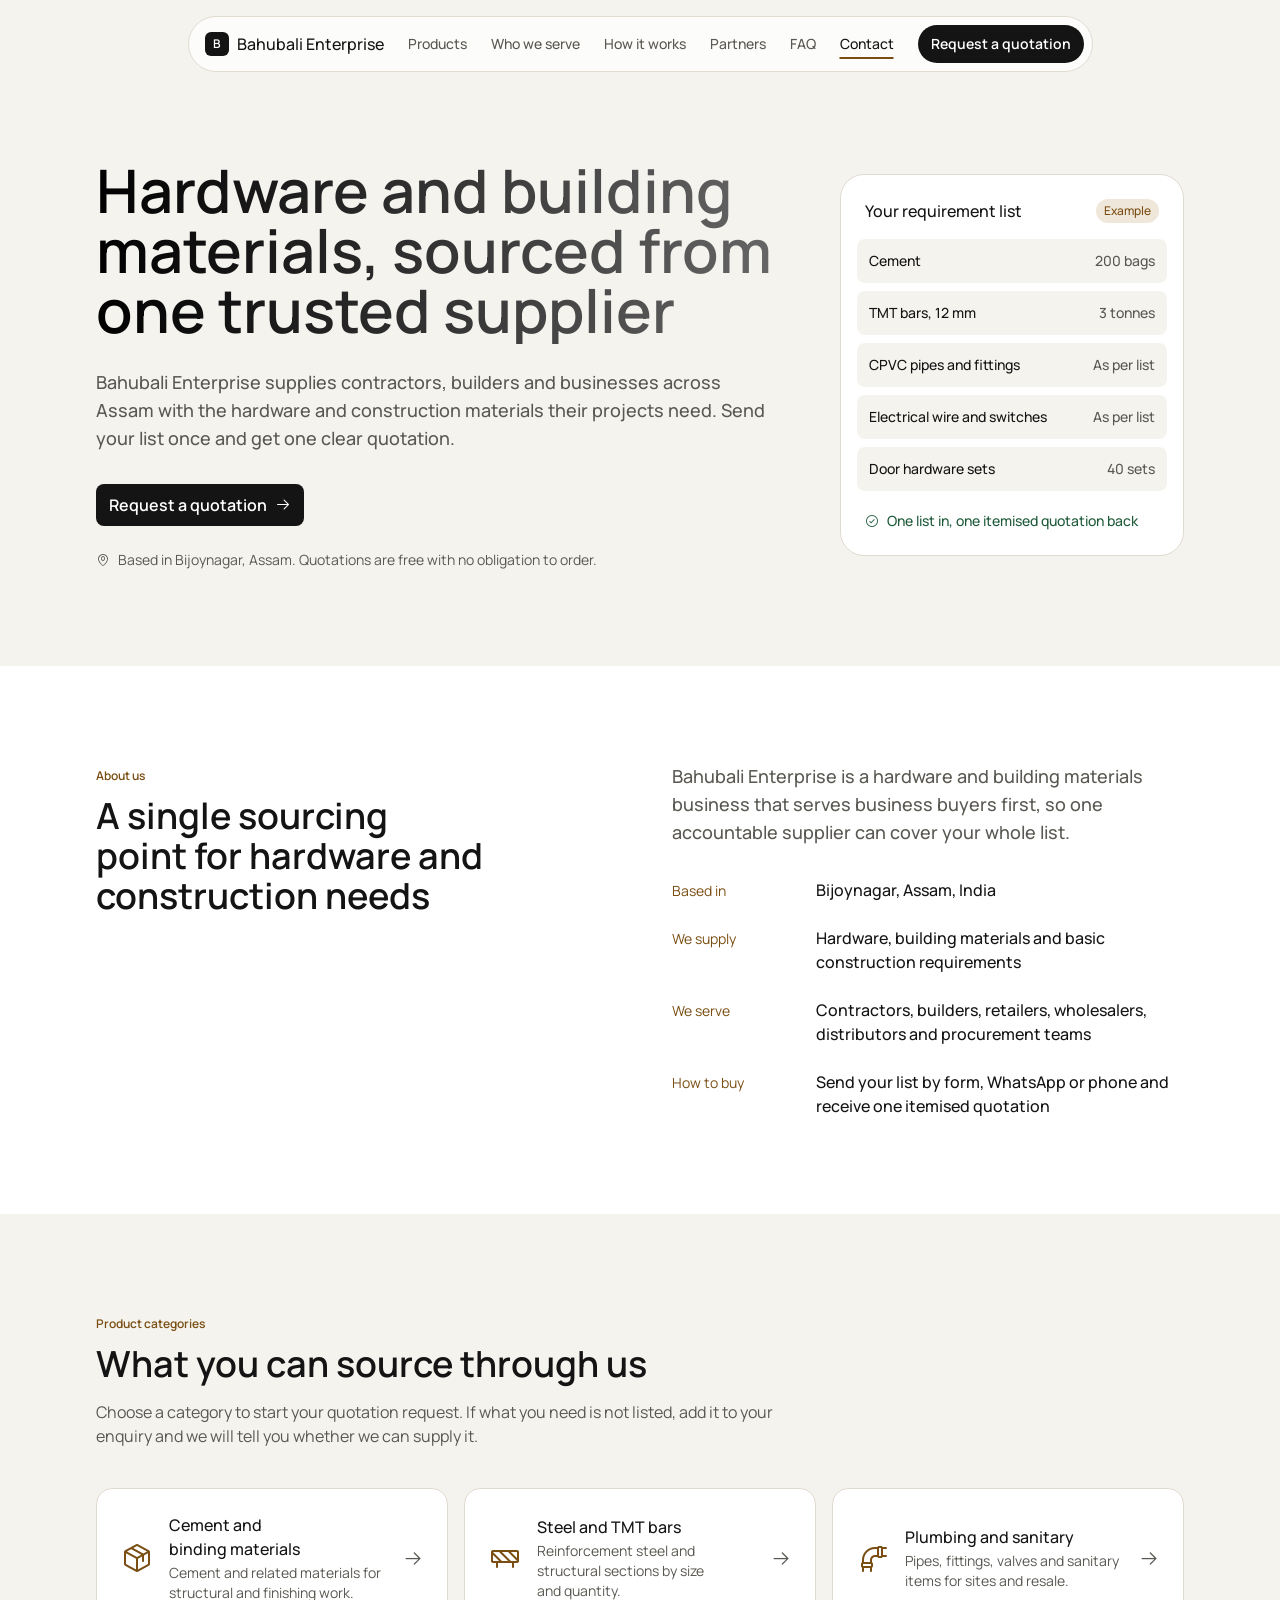
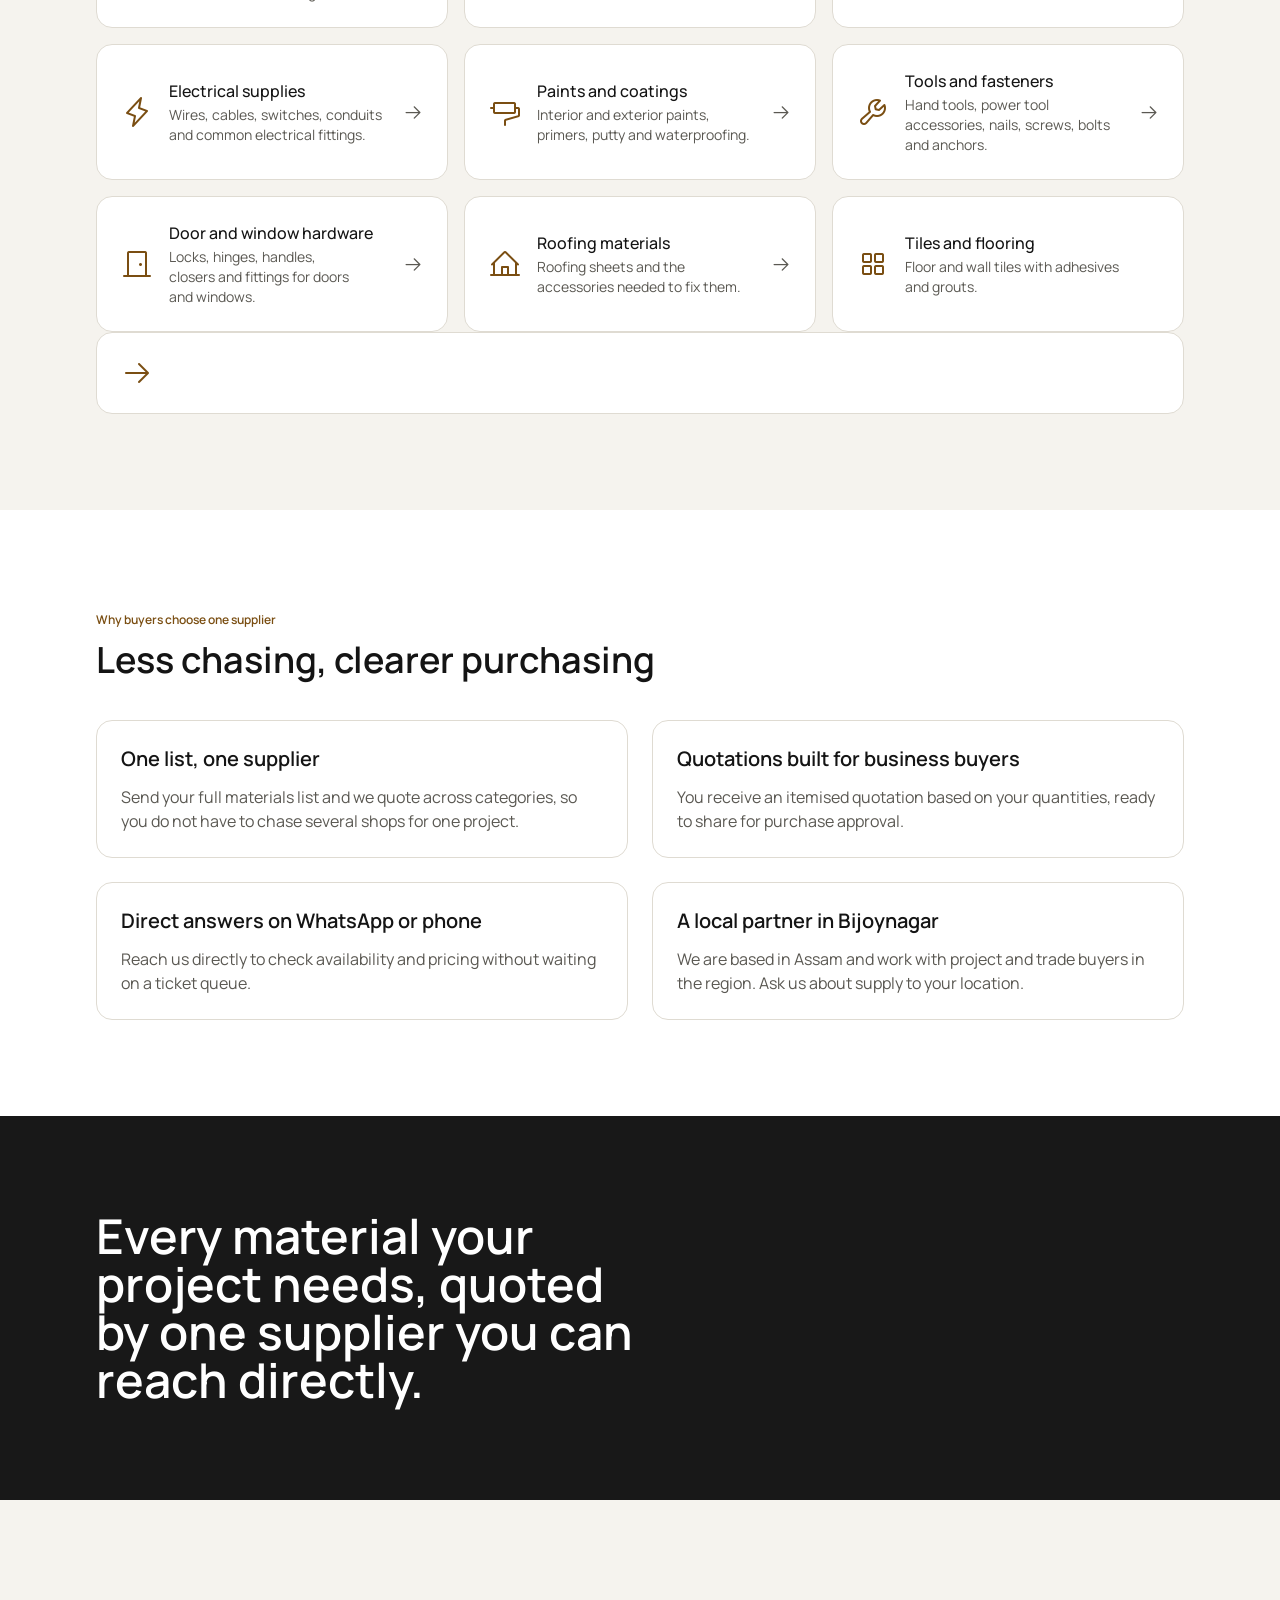
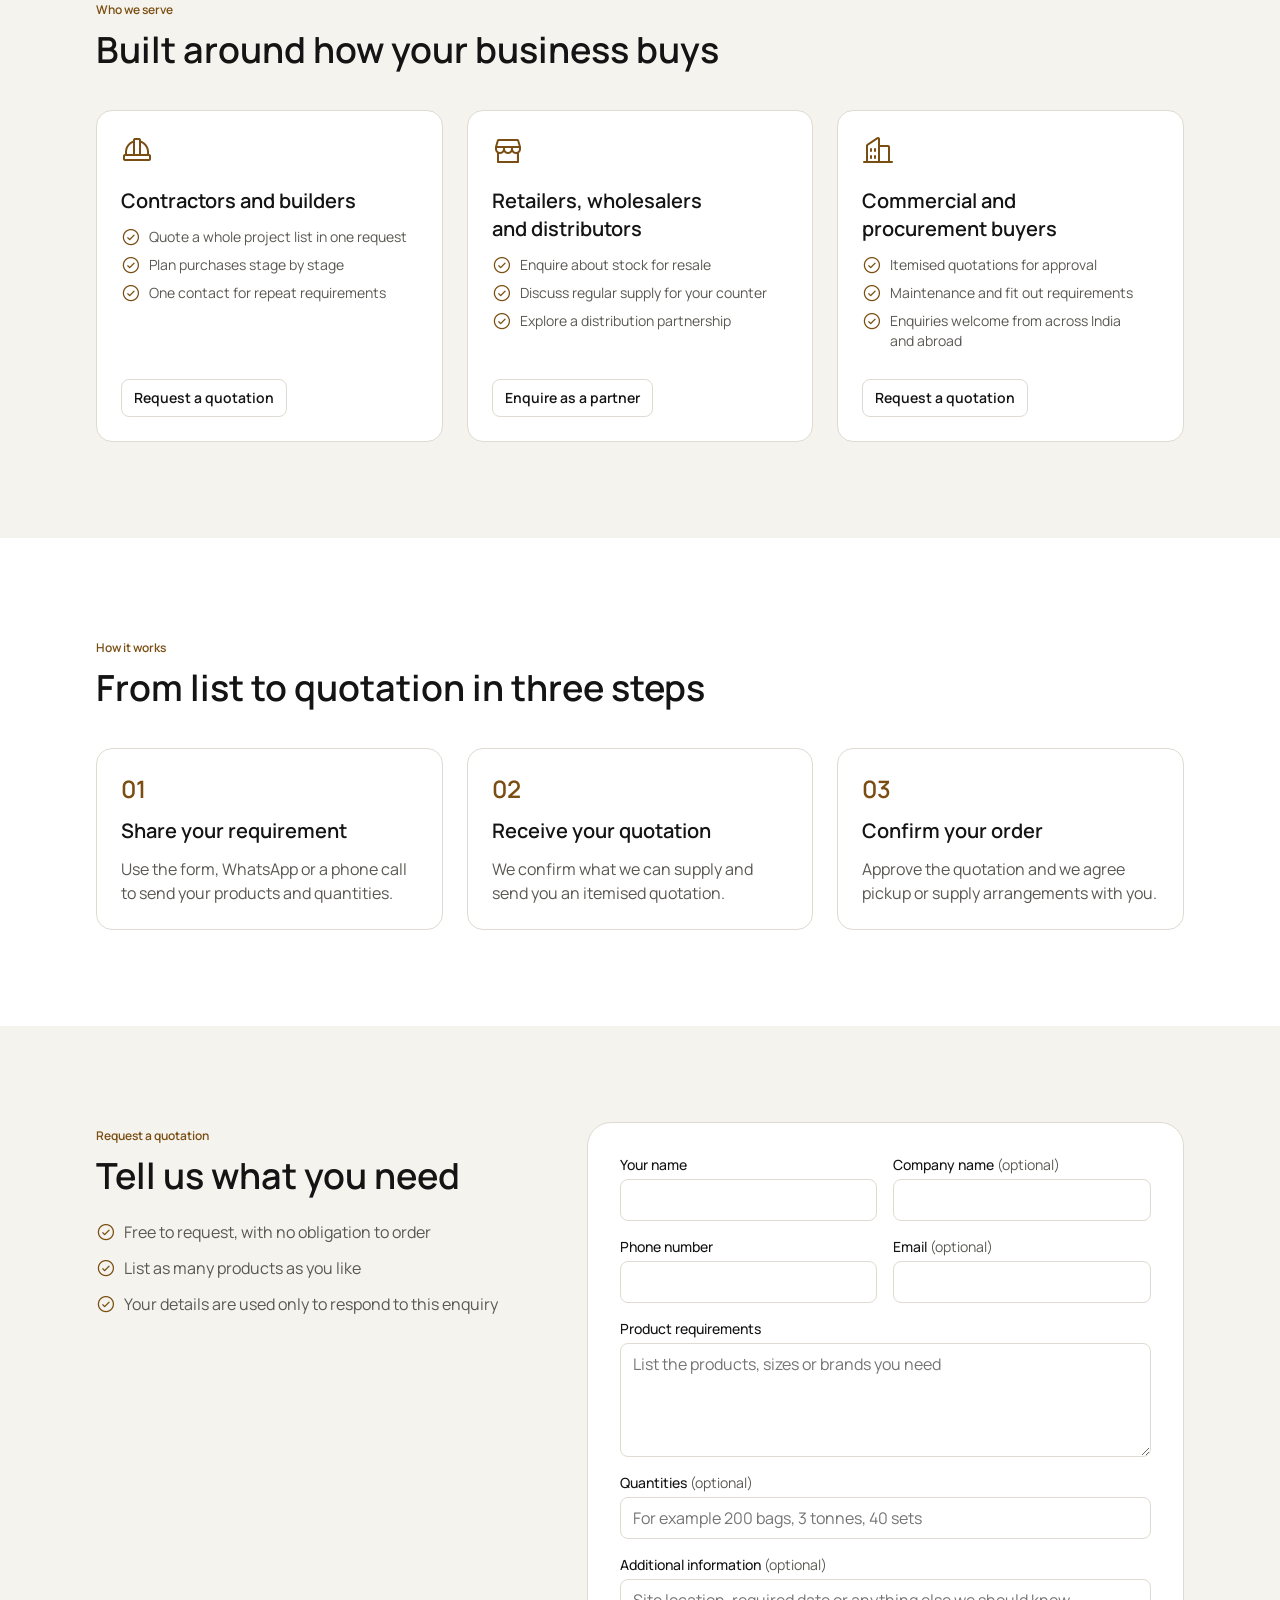
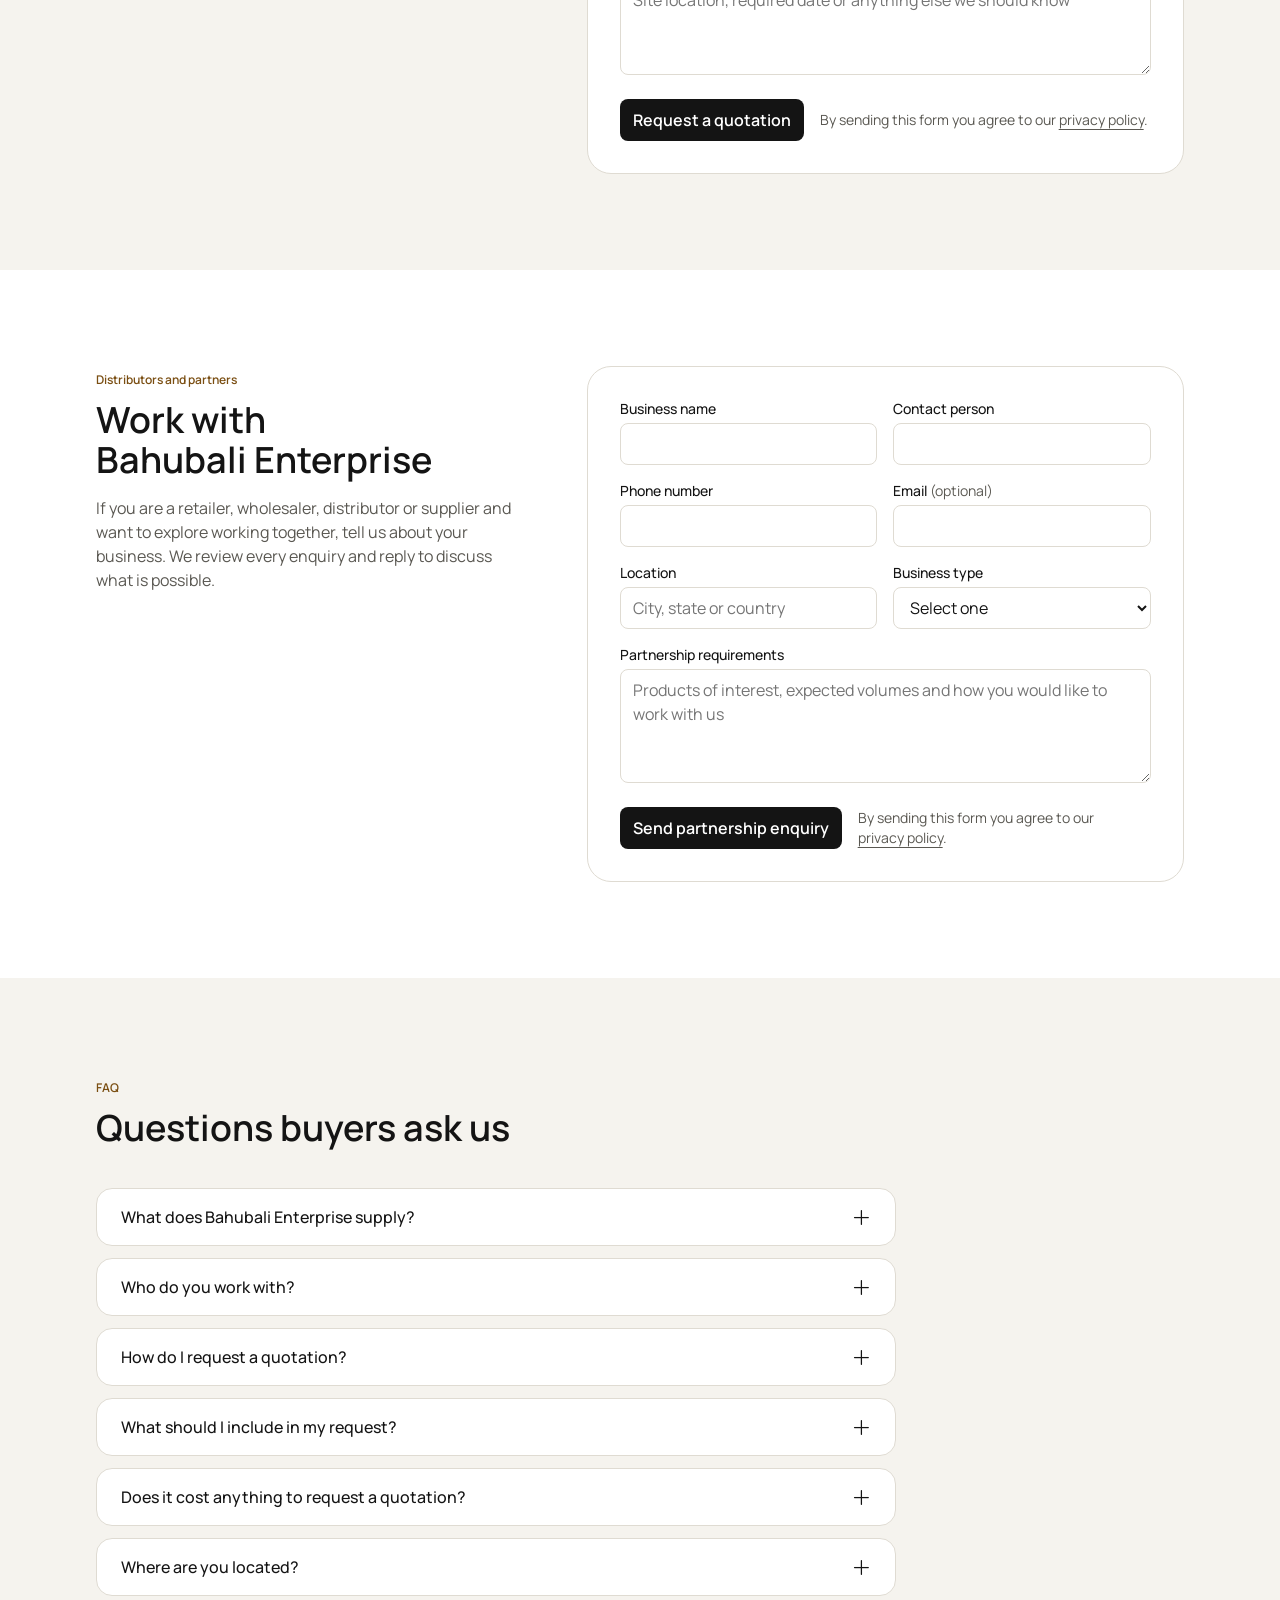
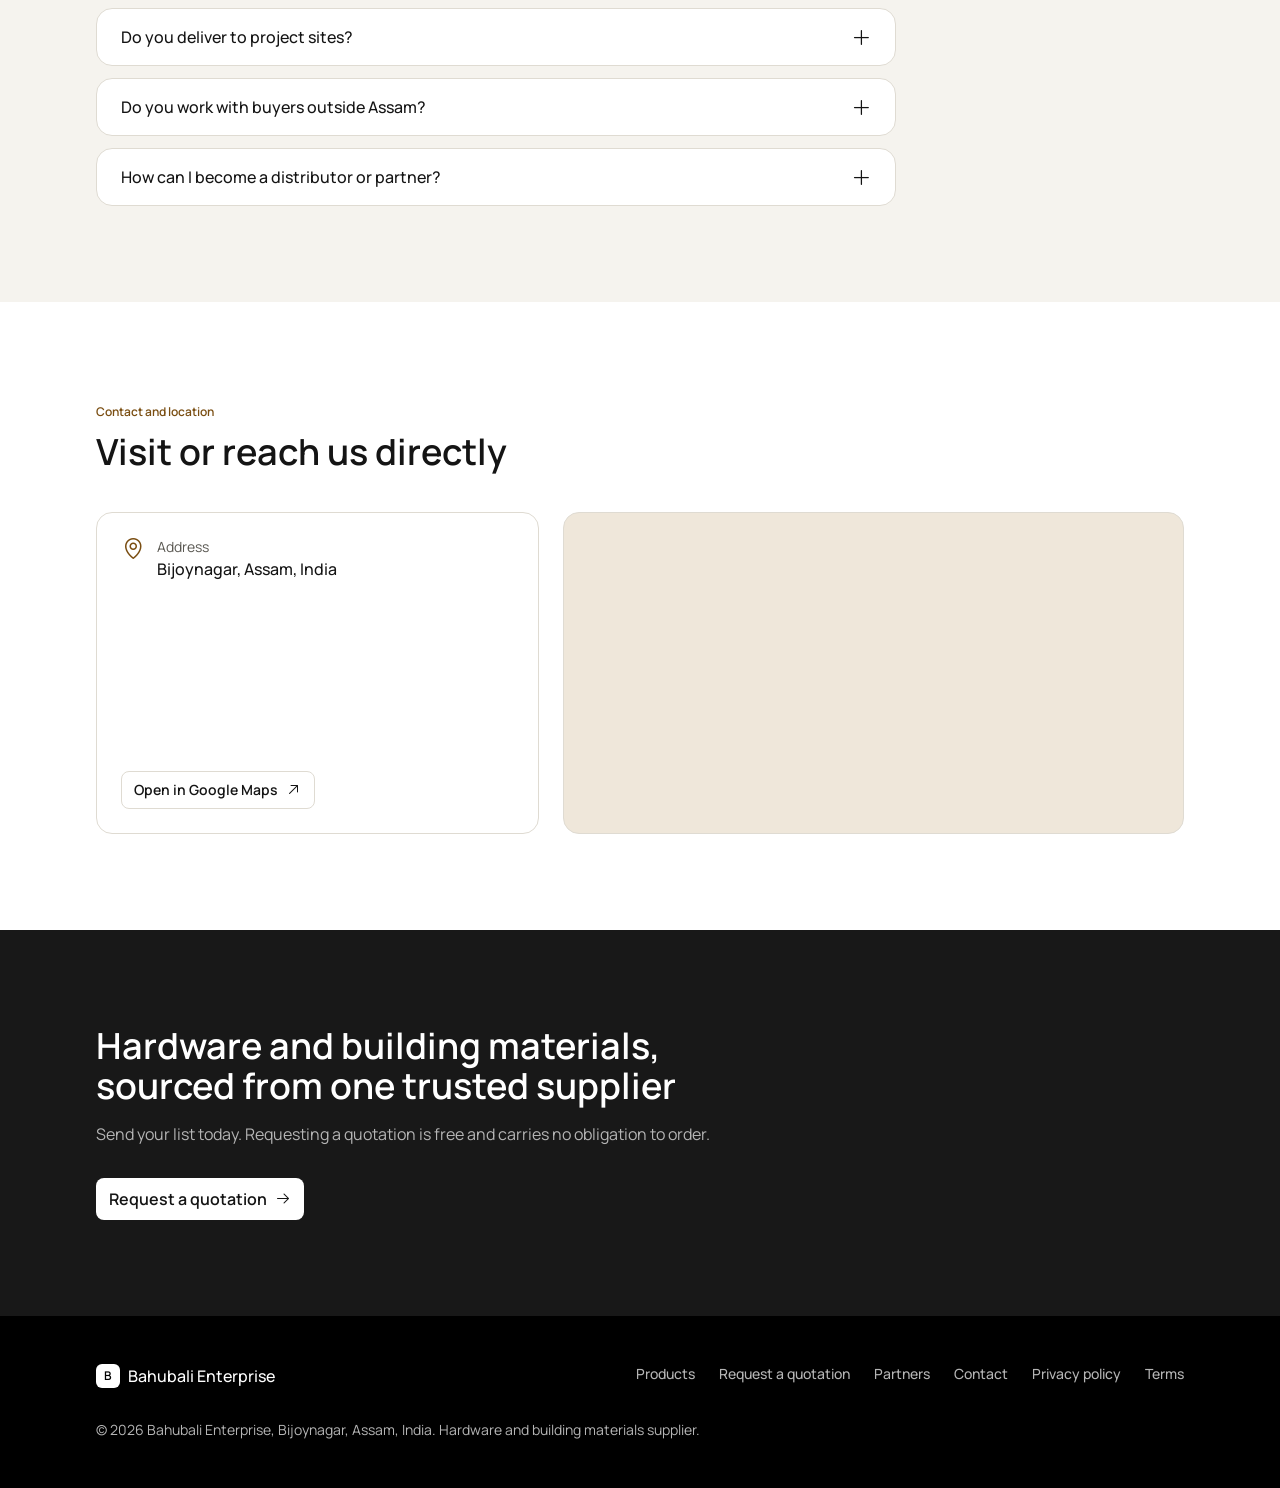
==== commit 0a5fe626: "Products: compact category rows, drop nine repeated link labels Co-Authored-By: Claude Fable 5.2 <no" ====
--- a/index.html
+++ b/index.html
@@ -136,17 +136,17 @@
 
 <!-- Benefits -->
 <section class="section surface" id="benefits">
-  <div class="container split">
-    <div class="reveal">
+  <div class="container">
+    <div class="section-head reveal">
       <span class="eyebrow caption-3">Why buyers choose one supplier</span>
       <h2 class="section-title">Less chasing, clearer purchasing</h2>
     </div>
-    <ul class="benefits reveal">
-      <li><h3 class="heading-6">One list, one supplier</h3><p class="body-3">Send your full materials list and we quote across categories, so you do not have to chase several shops for one project.</p></li>
-      <li><h3 class="heading-6">Quotations built for business buyers</h3><p class="body-3">You receive an itemised quotation based on your quantities, ready to share for purchase approval.</p></li>
-      <li><h3 class="heading-6">Direct answers on WhatsApp or phone</h3><p class="body-3">Reach us directly to check availability and pricing without waiting on a ticket queue.</p></li>
-      <li><h3 class="heading-6">A local partner in Bijoynagar</h3><p class="body-3">We are based in Assam and work with project and trade buyers in the region. Ask us about supply to your location.</p></li>
-    </ul>
+    <div class="grid grid-2 reveal">
+      <div class="card"><h3 class="heading-6">One list, one supplier</h3><p class="body-3">Send your full materials list and we quote across categories, so you do not have to chase several shops for one project.</p></div>
+      <div class="card"><h3 class="heading-6">Quotations built for business buyers</h3><p class="body-3">You receive an itemised quotation based on your quantities, ready to share for purchase approval.</p></div>
+      <div class="card"><h3 class="heading-6">Direct answers on WhatsApp or phone</h3><p class="body-3">Reach us directly to check availability and pricing without waiting on a ticket queue.</p></div>
+      <div class="card"><h3 class="heading-6">A local partner in Bijoynagar</h3><p class="body-3">We are based in Assam and work with project and trade buyers in the region. Ask us about supply to your location.</p></div>
+    </div>
   </div>
 </section>
 
--- a/assets/css/styles.css
+++ b/assets/css/styles.css
@@ -312,11 +312,3 @@
 .cat:hover .cat-go { transform: translateX(4px); color: var(--ink); }
 @media (min-width: 960px) { .cats { gap: var(--s-200); } .cat { padding: var(--s-300); } }
 @media (prefers-reduced-motion: reduce) { .cat:hover .cat-go { transform: none; } }
-
-/* Benefits: open text list beside the heading, no boxes */
-.split { display: grid; gap: var(--s-500); }
-.benefits { display: grid; gap: var(--s-400); }
-.benefits li { display: grid; gap: var(--s-75); }
-.benefits p { color: var(--muted); }
-@media (min-width: 640px) { .benefits { grid-template-columns: 1fr 1fr; gap: var(--s-500) var(--s-400); } }
-@media (min-width: 960px) { .split { grid-template-columns: 4fr 8fr; gap: var(--s-700); } }
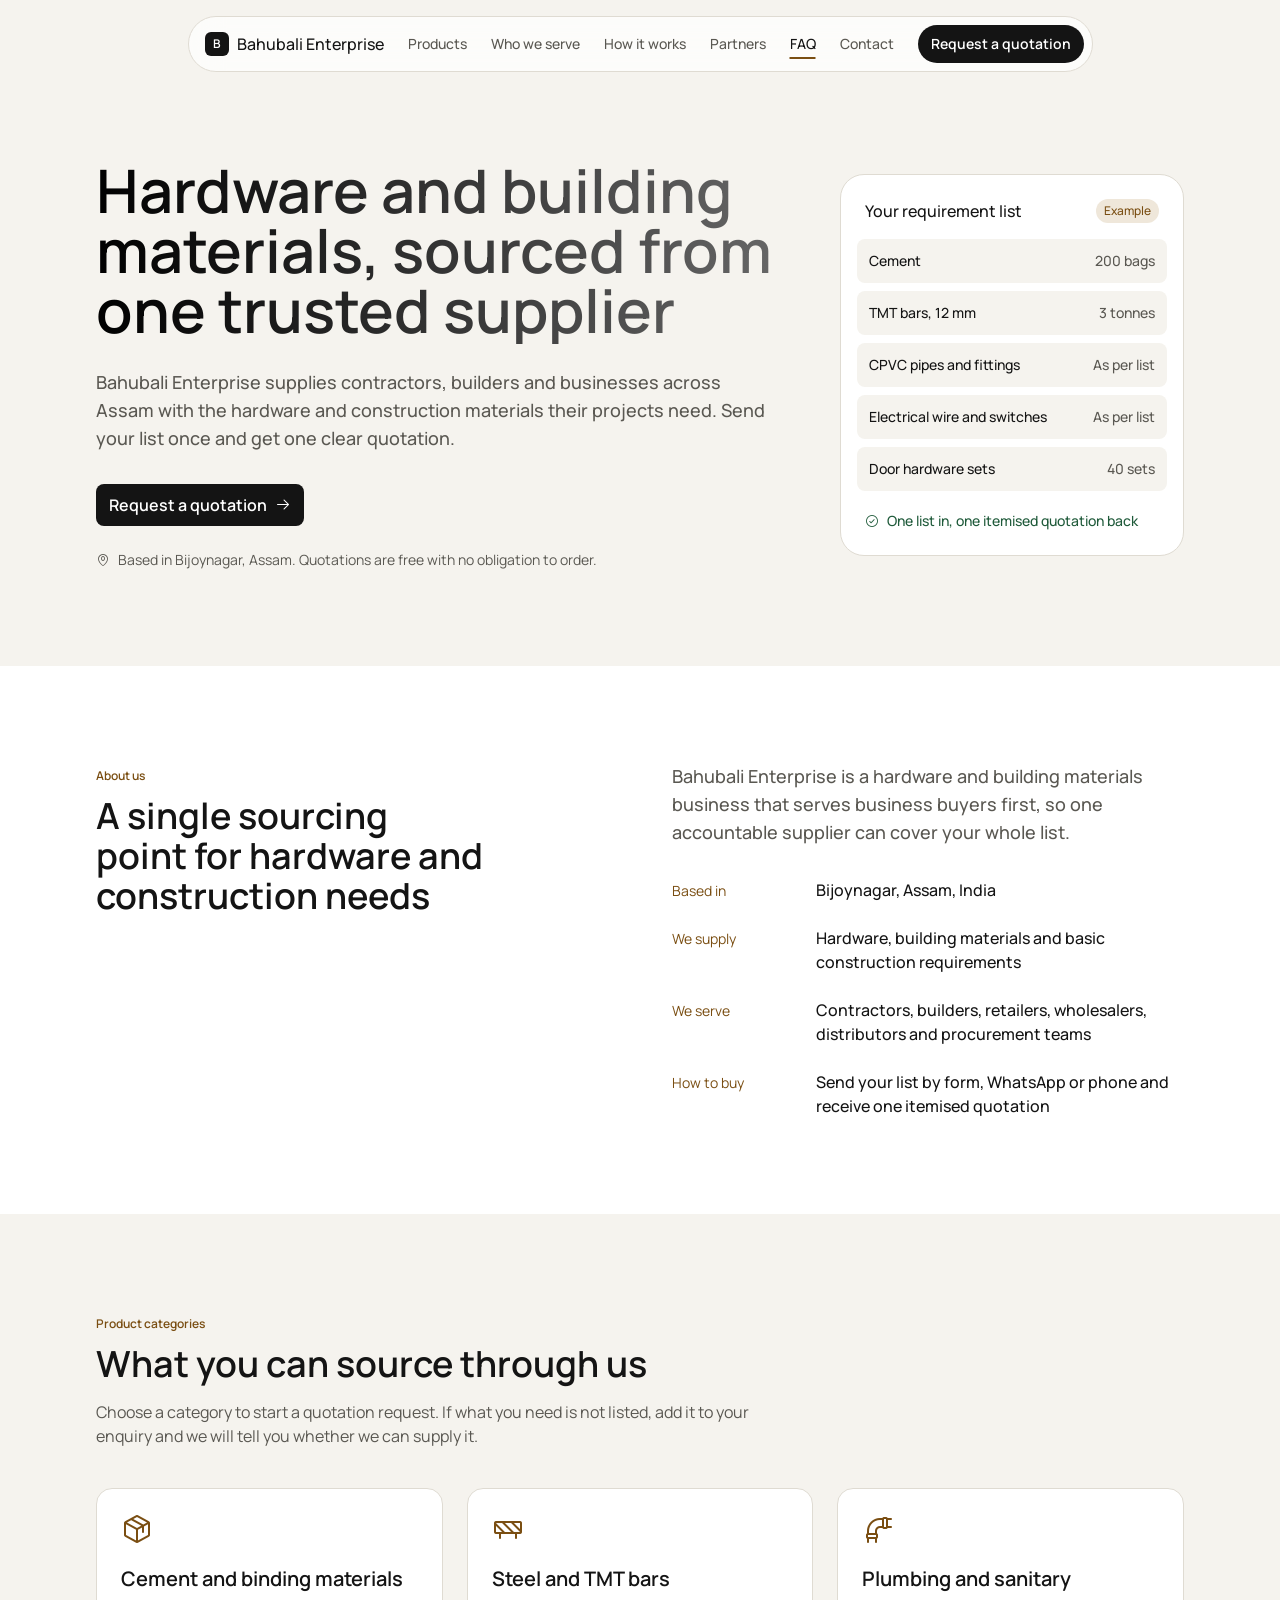
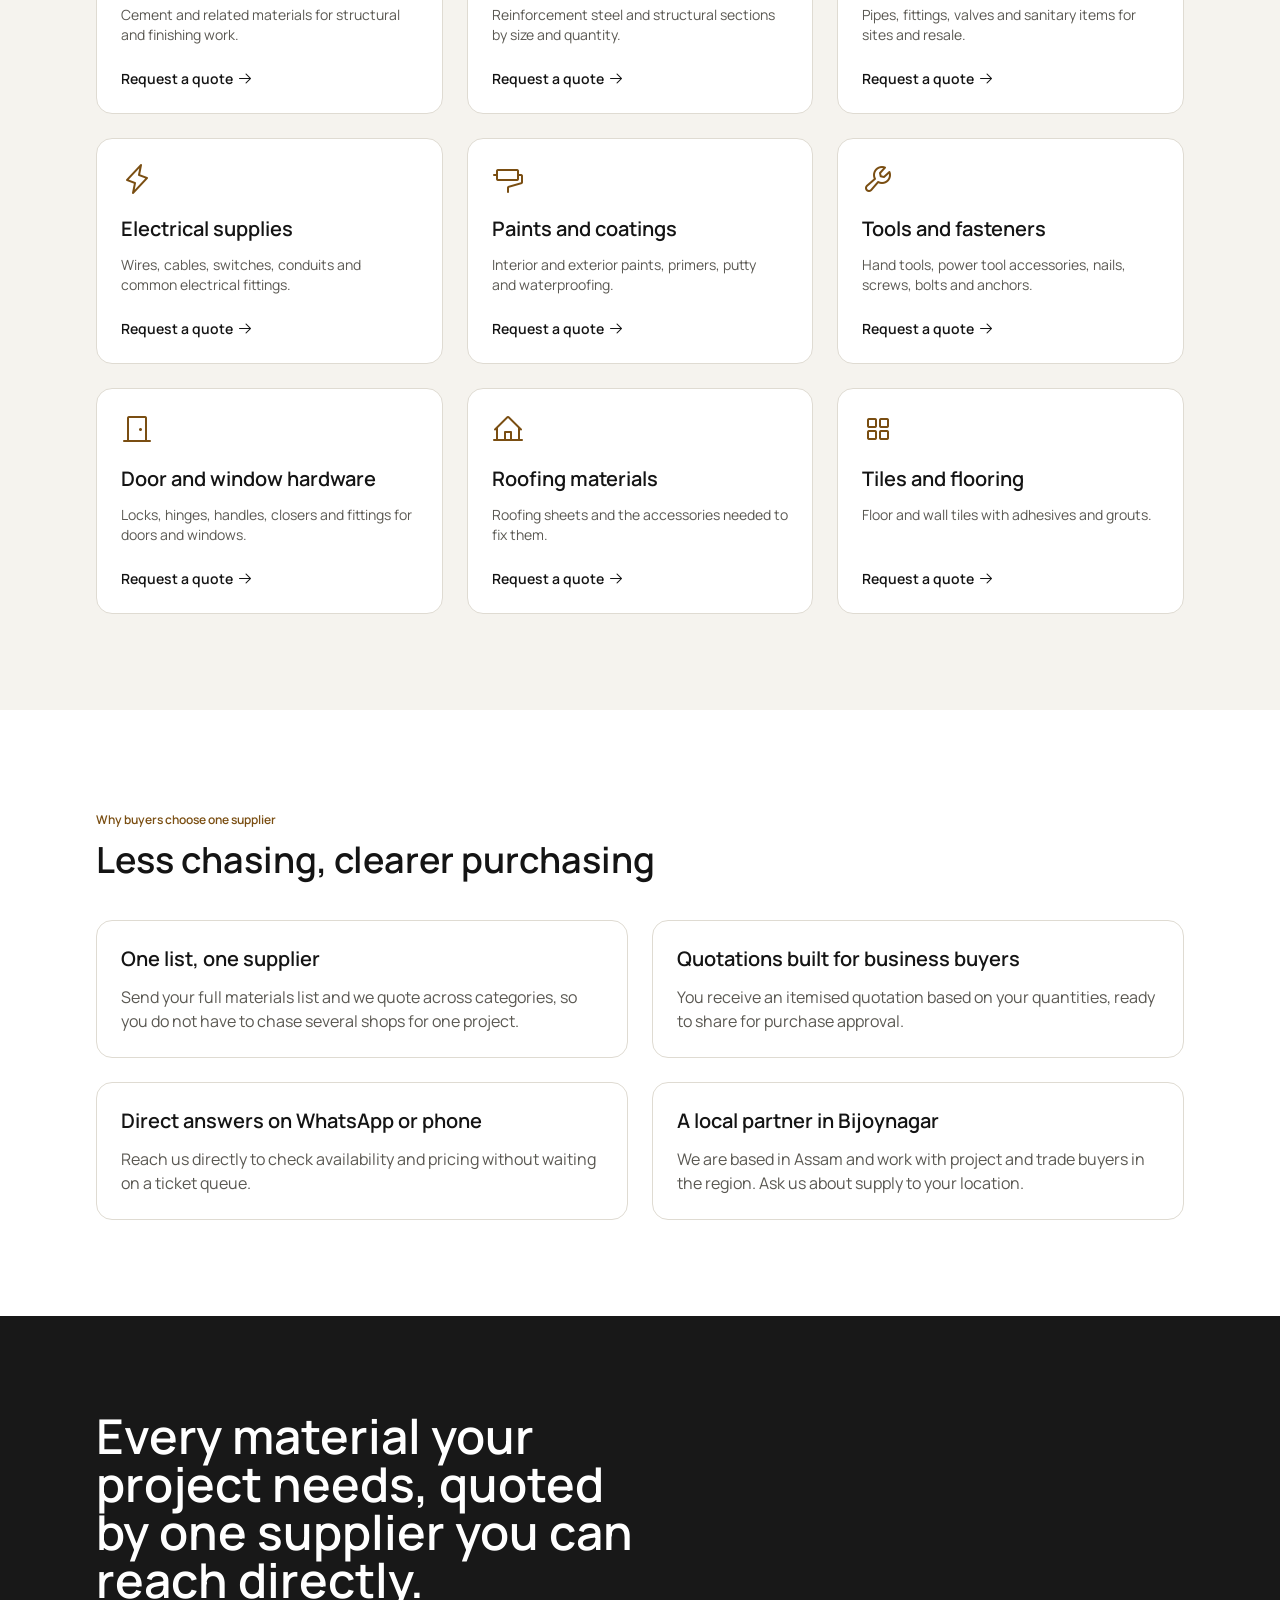
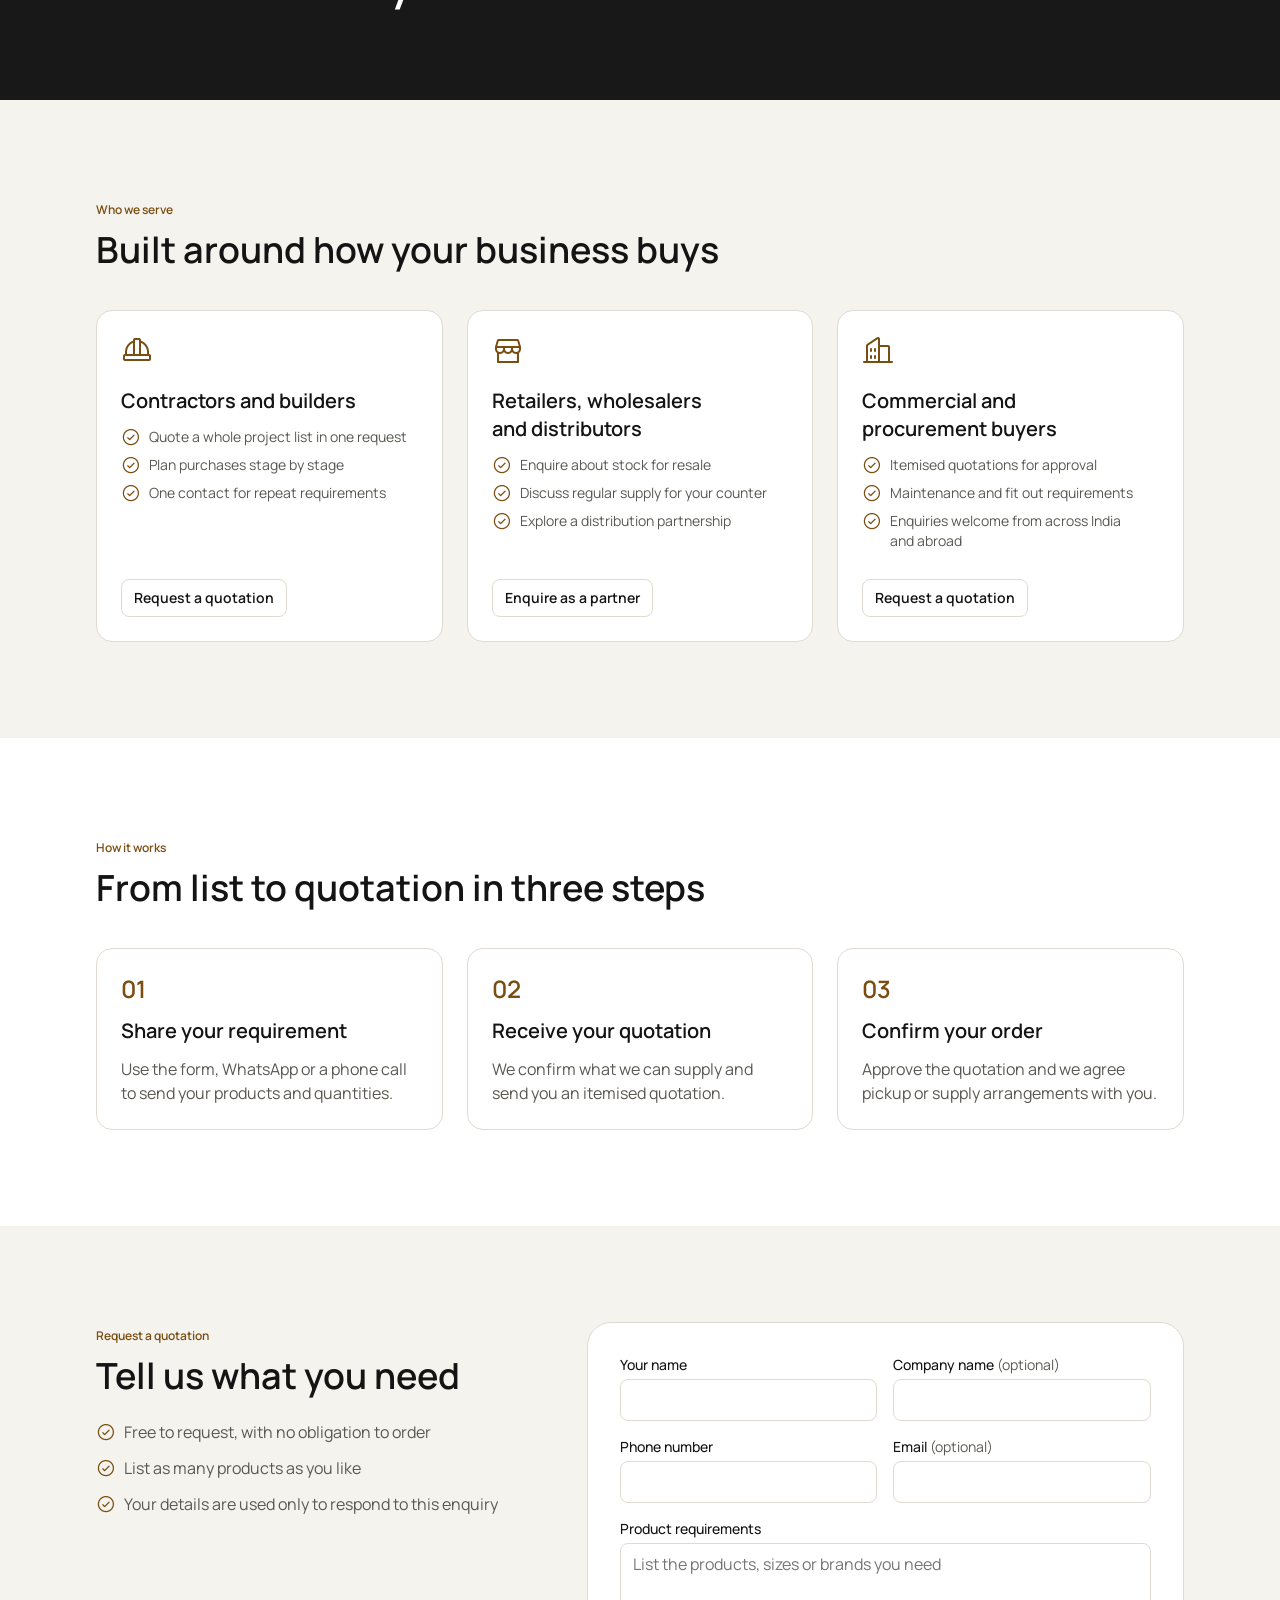
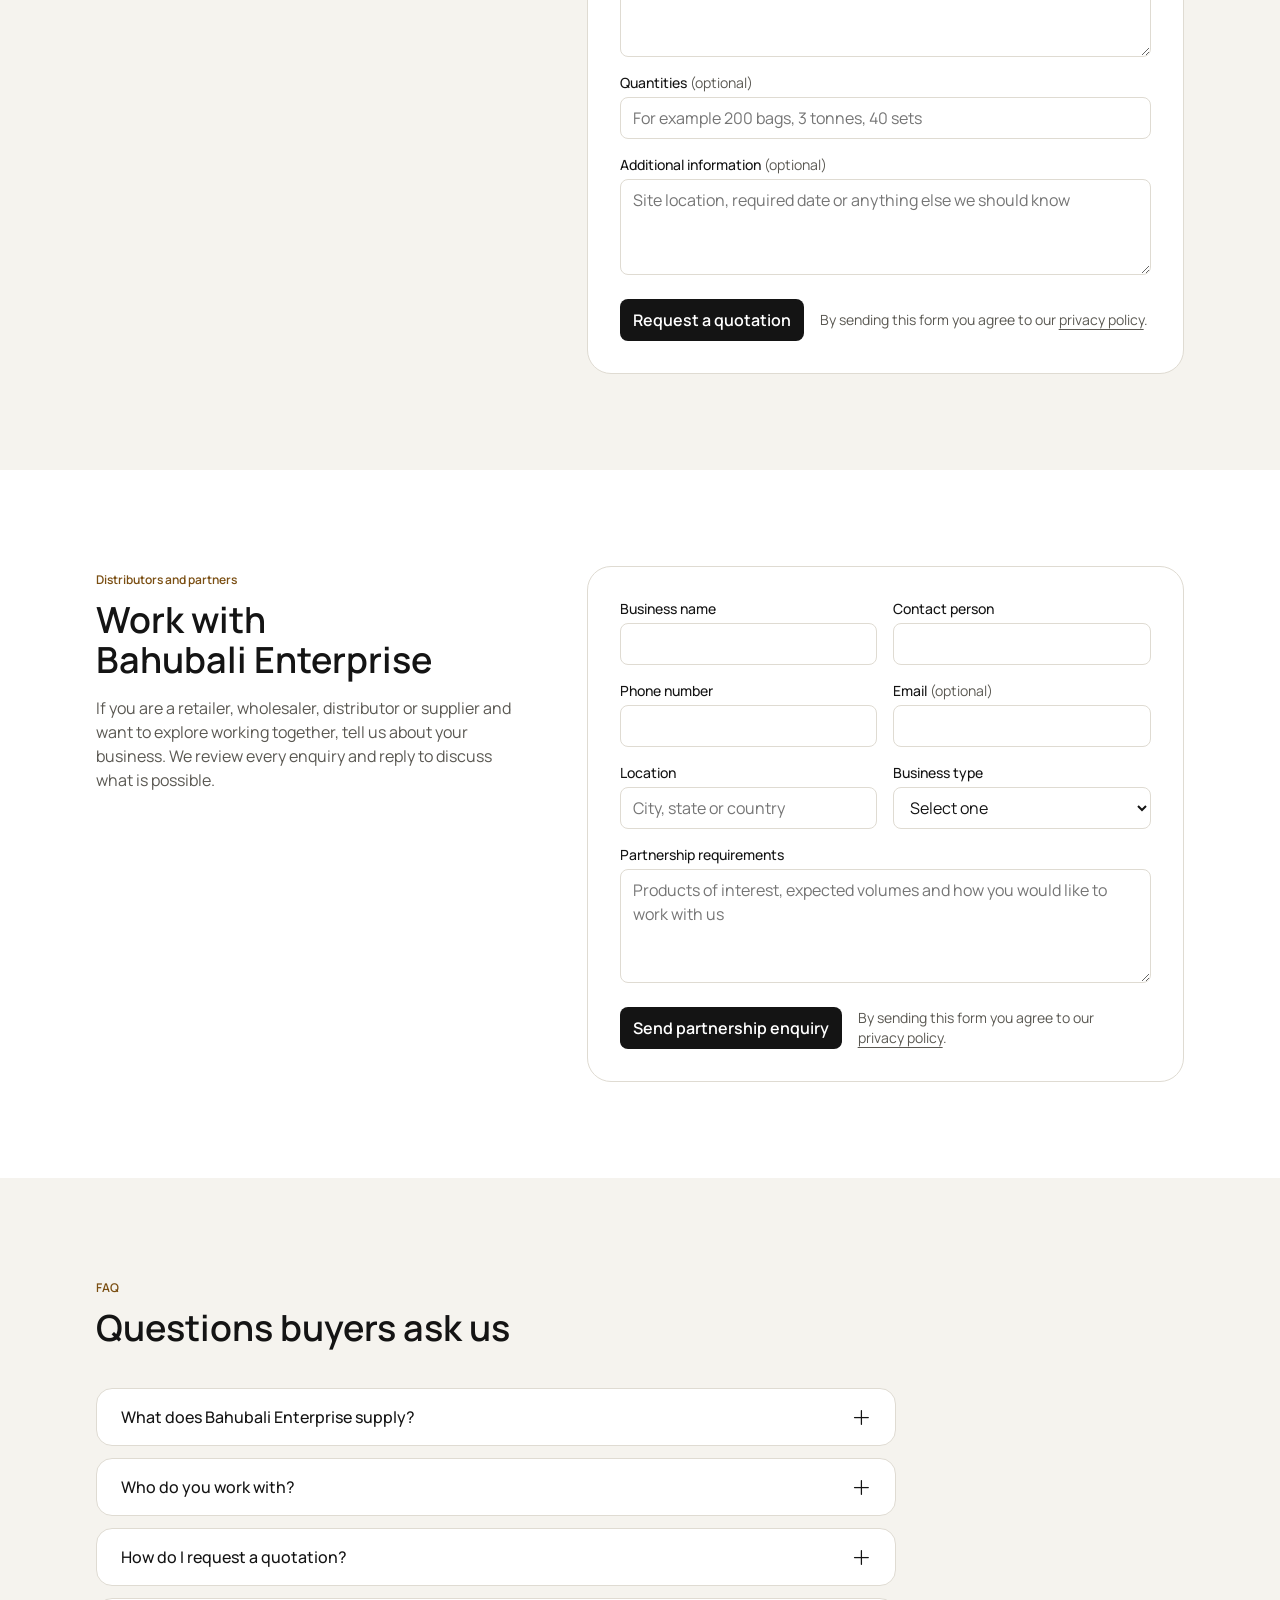
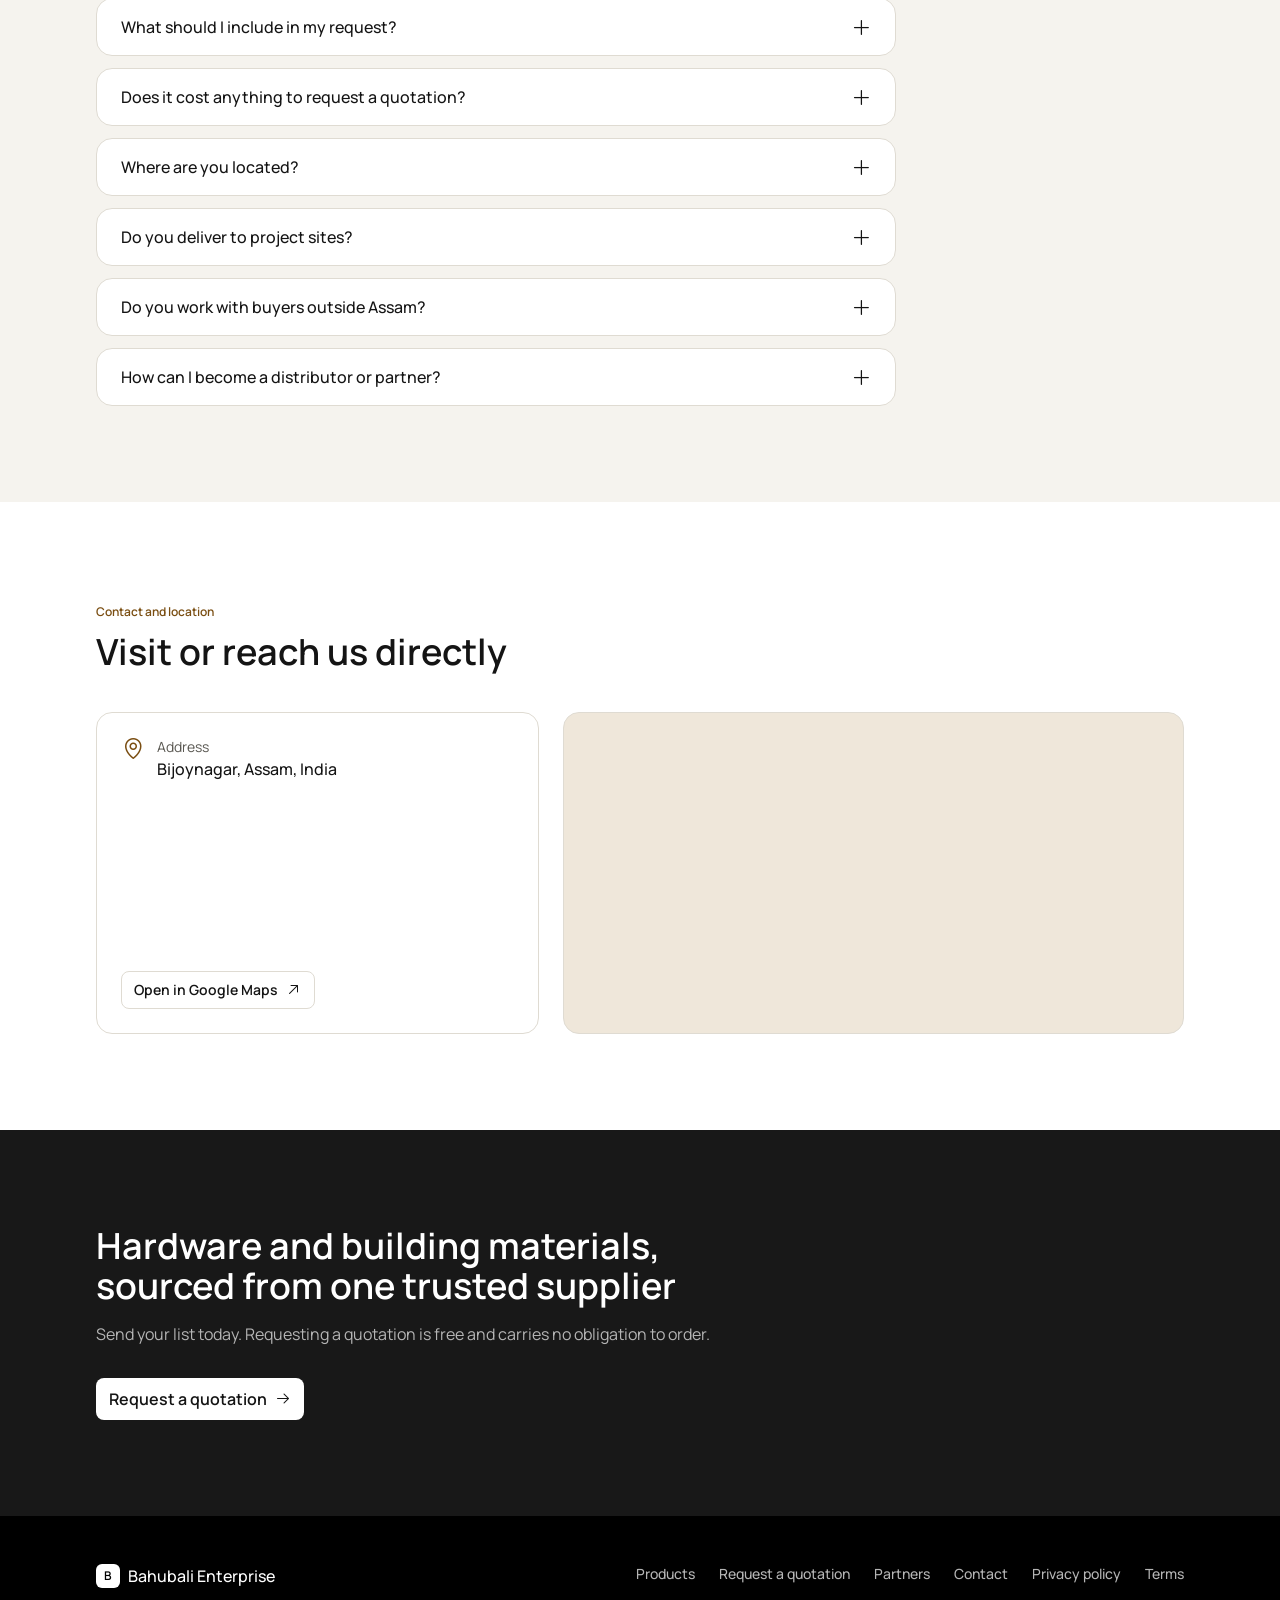
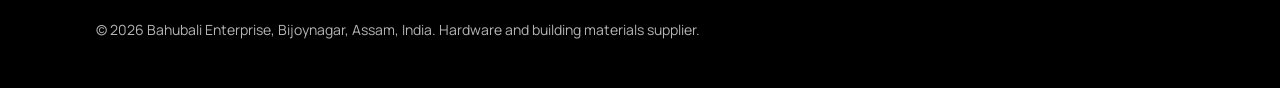
==== commit 4527d042: "About: replace repeated pitch with a short fact sheet Co-Authored-By: Claude Fable 5.2 <noreply@anth" ====
--- a/index.html
+++ b/index.html
@@ -118,18 +118,18 @@
     <div class="section-head reveal">
       <span class="eyebrow caption-3">Product categories</span>
       <h2 class="section-title">What you can source through us</h2>
-      <p class="body-3">Choose a category to start your quotation request. If what you need is not listed, add it to your enquiry and we will tell you whether we can supply it.</p>
-    </div>
-    <ul class="grid grid-3 cats reveal">
-      <li><a class="cat card-link" href="#quote" data-category="Cement and binding materials" aria-label="Request a quotation for Cement and binding materials"><i class="ph ph-package" aria-hidden="true"></i><div><h3 class="title-3">Cement and binding materials</h3><p class="caption-2">Cement and related materials for structural and finishing work.</p></div><i class="ph ph-arrow-right cat-go" aria-hidden="true"></i></a></li>
-      <li><a class="cat card-link" href="#quote" data-category="Steel and TMT bars" aria-label="Request a quotation for Steel and TMT bars"><i class="ph ph-barricade" aria-hidden="true"></i><div><h3 class="title-3">Steel and TMT bars</h3><p class="caption-2">Reinforcement steel and structural sections by size and quantity.</p></div><i class="ph ph-arrow-right cat-go" aria-hidden="true"></i></a></li>
-      <li><a class="cat card-link" href="#quote" data-category="Plumbing and sanitary" aria-label="Request a quotation for Plumbing and sanitary"><i class="ph ph-pipe" aria-hidden="true"></i><div><h3 class="title-3">Plumbing and sanitary</h3><p class="caption-2">Pipes, fittings, valves and sanitary items for sites and resale.</p></div><i class="ph ph-arrow-right cat-go" aria-hidden="true"></i></a></li>
-      <li><a class="cat card-link" href="#quote" data-category="Electrical supplies" aria-label="Request a quotation for Electrical supplies"><i class="ph ph-lightning" aria-hidden="true"></i><div><h3 class="title-3">Electrical supplies</h3><p class="caption-2">Wires, cables, switches, conduits and common electrical fittings.</p></div><i class="ph ph-arrow-right cat-go" aria-hidden="true"></i></a></li>
-      <li><a class="cat card-link" href="#quote" data-category="Paints and coatings" aria-label="Request a quotation for Paints and coatings"><i class="ph ph-paint-roller" aria-hidden="true"></i><div><h3 class="title-3">Paints and coatings</h3><p class="caption-2">Interior and exterior paints, primers, putty and waterproofing.</p></div><i class="ph ph-arrow-right cat-go" aria-hidden="true"></i></a></li>
-      <li><a class="cat card-link" href="#quote" data-category="Tools and fasteners" aria-label="Request a quotation for Tools and fasteners"><i class="ph ph-wrench" aria-hidden="true"></i><div><h3 class="title-3">Tools and fasteners</h3><p class="caption-2">Hand tools, power tool accessories, nails, screws, bolts and anchors.</p></div><i class="ph ph-arrow-right cat-go" aria-hidden="true"></i></a></li>
-      <li><a class="cat card-link" href="#quote" data-category="Door and window hardware" aria-label="Request a quotation for Door and window hardware"><i class="ph ph-door" aria-hidden="true"></i><div><h3 class="title-3">Door and window hardware</h3><p class="caption-2">Locks, hinges, handles, closers and fittings for doors and windows.</p></div><i class="ph ph-arrow-right cat-go" aria-hidden="true"></i></a></li>
-      <li><a class="cat card-link" href="#quote" data-category="Roofing materials" aria-label="Request a quotation for Roofing materials"><i class="ph ph-house-line" aria-hidden="true"></i><div><h3 class="title-3">Roofing materials</h3><p class="caption-2">Roofing sheets and the accessories needed to fix them.</p></div><i class="ph ph-arrow-right cat-go" aria-hidden="true"></i></a></li>
-      <li><a class="cat card-link" href="#quote" data-category="Tiles and flooring" aria-label="Request a quotation for Tiles and flooring"><i class="ph ph-squares-four" aria-hidden="true"></i><div><h3 class="title-3">Tiles and flooring</h3><p class="caption-2">Floor and wall tiles with adhesives and grouts.</p></ul><i class="ph ph-arrow-right cat-go" aria-hidden="true"></i></a></li>
+      <p class="body-3">Choose a category to start a quotation request. If what you need is not listed, add it to your enquiry and we will tell you whether we can supply it.</p>
+    </div>
+    <div class="grid grid-3 reveal">
+      <a class="card card-link" href="#quote" data-category="Cement and binding materials"><i class="ph ph-package" aria-hidden="true"></i><h3 class="heading-6">Cement and binding materials</h3><p class="body-6">Cement and related materials for structural and finishing work.</p><span class="go button-sm">Request a quote<i class="ph ph-arrow-right" aria-hidden="true"></i></span></a>
+      <a class="card card-link" href="#quote" data-category="Steel and TMT bars"><i class="ph ph-barricade" aria-hidden="true"></i><h3 class="heading-6">Steel and TMT bars</h3><p class="body-6">Reinforcement steel and structural sections by size and quantity.</p><span class="go button-sm">Request a quote<i class="ph ph-arrow-right" aria-hidden="true"></i></span></a>
+      <a class="card card-link" href="#quote" data-category="Plumbing and sanitary"><i class="ph ph-pipe" aria-hidden="true"></i><h3 class="heading-6">Plumbing and sanitary</h3><p class="body-6">Pipes, fittings, valves and sanitary items for sites and resale.</p><span class="go button-sm">Request a quote<i class="ph ph-arrow-right" aria-hidden="true"></i></span></a>
+      <a class="card card-link" href="#quote" data-category="Electrical supplies"><i class="ph ph-lightning" aria-hidden="true"></i><h3 class="heading-6">Electrical supplies</h3><p class="body-6">Wires, cables, switches, conduits and common electrical fittings.</p><span class="go button-sm">Request a quote<i class="ph ph-arrow-right" aria-hidden="true"></i></span></a>
+      <a class="card card-link" href="#quote" data-category="Paints and coatings"><i class="ph ph-paint-roller" aria-hidden="true"></i><h3 class="heading-6">Paints and coatings</h3><p class="body-6">Interior and exterior paints, primers, putty and waterproofing.</p><span class="go button-sm">Request a quote<i class="ph ph-arrow-right" aria-hidden="true"></i></span></a>
+      <a class="card card-link" href="#quote" data-category="Tools and fasteners"><i class="ph ph-wrench" aria-hidden="true"></i><h3 class="heading-6">Tools and fasteners</h3><p class="body-6">Hand tools, power tool accessories, nails, screws, bolts and anchors.</p><span class="go button-sm">Request a quote<i class="ph ph-arrow-right" aria-hidden="true"></i></span></a>
+      <a class="card card-link" href="#quote" data-category="Door and window hardware"><i class="ph ph-door" aria-hidden="true"></i><h3 class="heading-6">Door and window hardware</h3><p class="body-6">Locks, hinges, handles, closers and fittings for doors and windows.</p><span class="go button-sm">Request a quote<i class="ph ph-arrow-right" aria-hidden="true"></i></span></a>
+      <a class="card card-link" href="#quote" data-category="Roofing materials"><i class="ph ph-house-line" aria-hidden="true"></i><h3 class="heading-6">Roofing materials</h3><p class="body-6">Roofing sheets and the accessories needed to fix them.</p><span class="go button-sm">Request a quote<i class="ph ph-arrow-right" aria-hidden="true"></i></span></a>
+      <a class="card card-link" href="#quote" data-category="Tiles and flooring"><i class="ph ph-squares-four" aria-hidden="true"></i><h3 class="heading-6">Tiles and flooring</h3><p class="body-6">Floor and wall tiles with adhesives and grouts.</p><span class="go button-sm">Request a quote<i class="ph ph-arrow-right" aria-hidden="true"></i></span></a>
     </div>
   </div>
 </section>
--- a/assets/css/styles.css
+++ b/assets/css/styles.css
@@ -301,14 +301,3 @@
 @media (max-width: 479px) { .nav { width: 100%; } .nav-actions .btn { display: none; } }
 @media (min-width: 1100px) { .hero-grid { padding-top: var(--s-700); } }
 [hidden] { display: none !important; }
-
-/* Product categories: compact rows, one tap target each, no repeated link text */
-.cats { gap: var(--s-100); }
-.cat { display: flex; align-items: center; gap: var(--s-200); height: 100%; padding: var(--s-200); background: var(--surface); border: 1px solid var(--line); border-radius: var(--r-2xl); }
-.cat > .ph:first-child { font-size: 32px; color: var(--accent); flex: none; }
-.cat div { flex: 1; display: grid; gap: var(--s-25); }
-.cat p { color: var(--muted); }
-.cat-go { font-size: 20px; color: var(--muted); flex: none; transition: transform 500ms var(--ease), color 300ms var(--ease); }
-.cat:hover .cat-go { transform: translateX(4px); color: var(--ink); }
-@media (min-width: 960px) { .cats { gap: var(--s-200); } .cat { padding: var(--s-300); } }
-@media (prefers-reduced-motion: reduce) { .cat:hover .cat-go { transform: none; } }
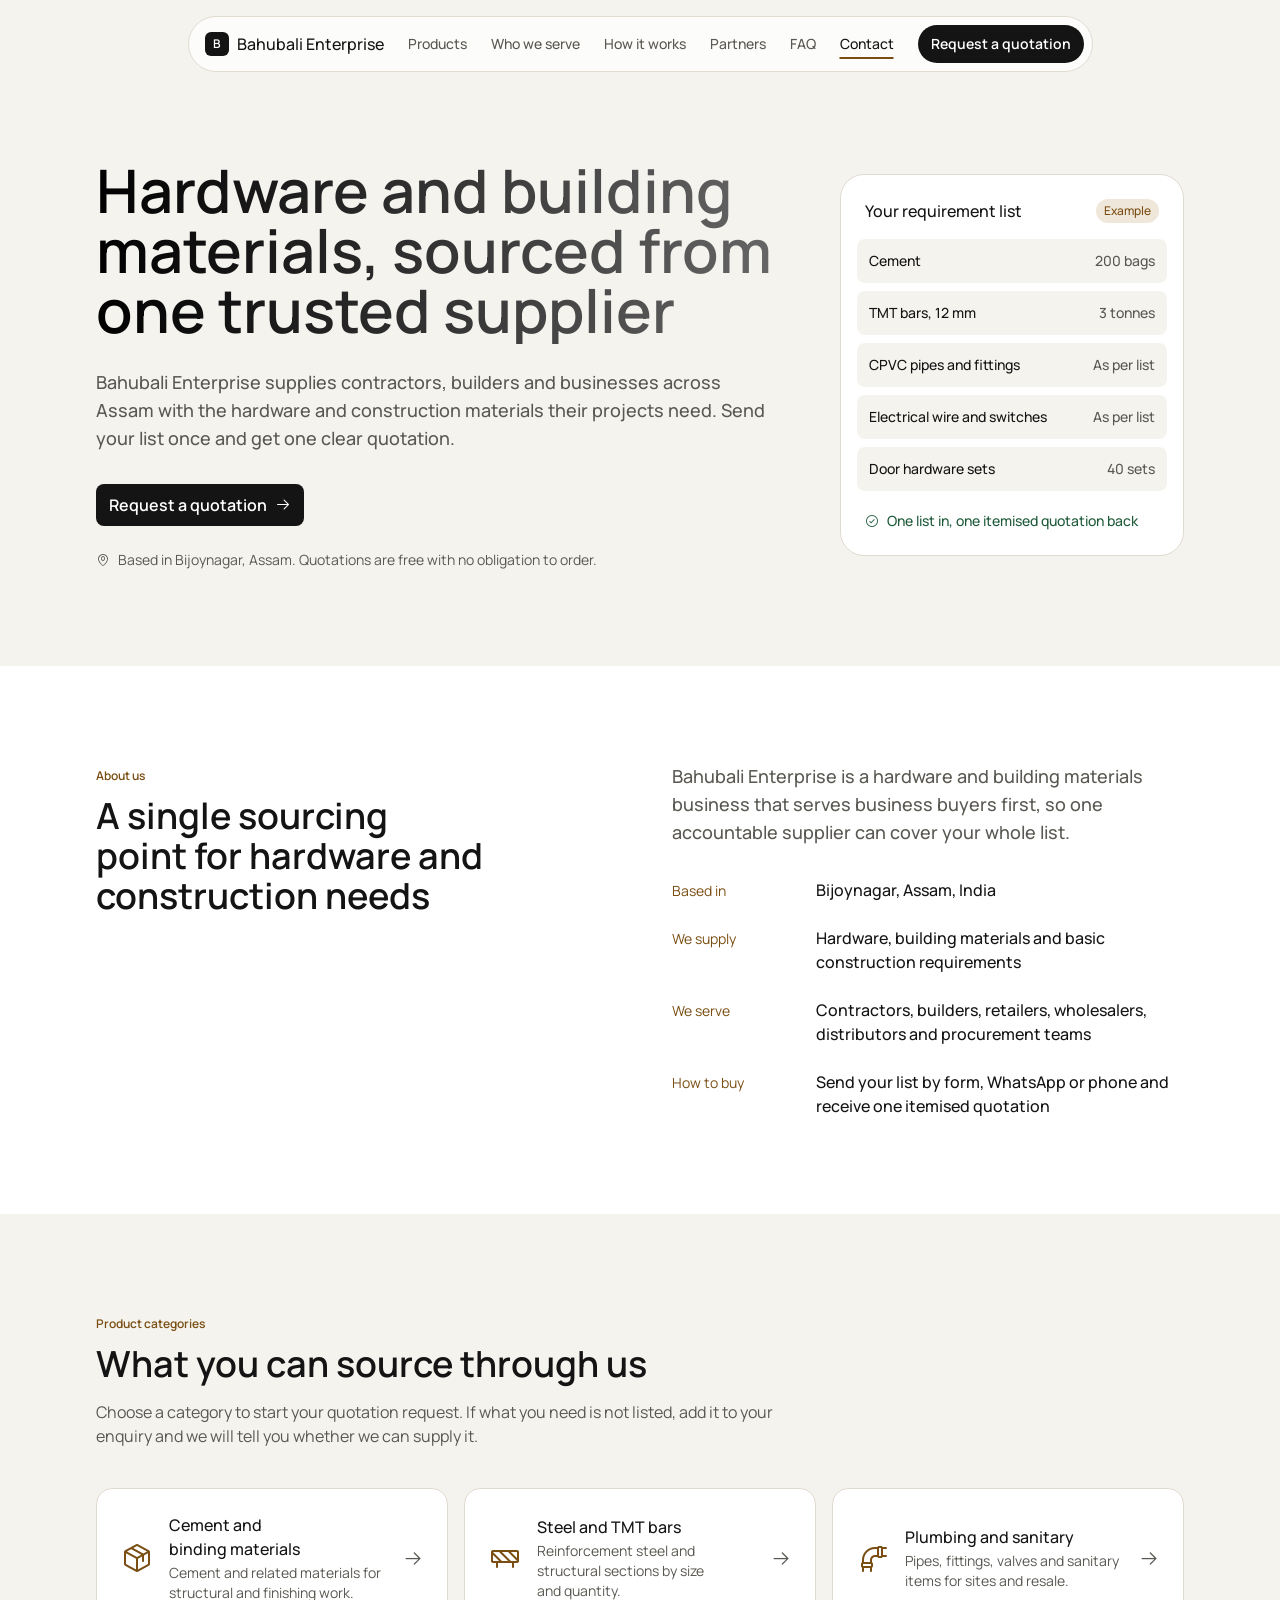
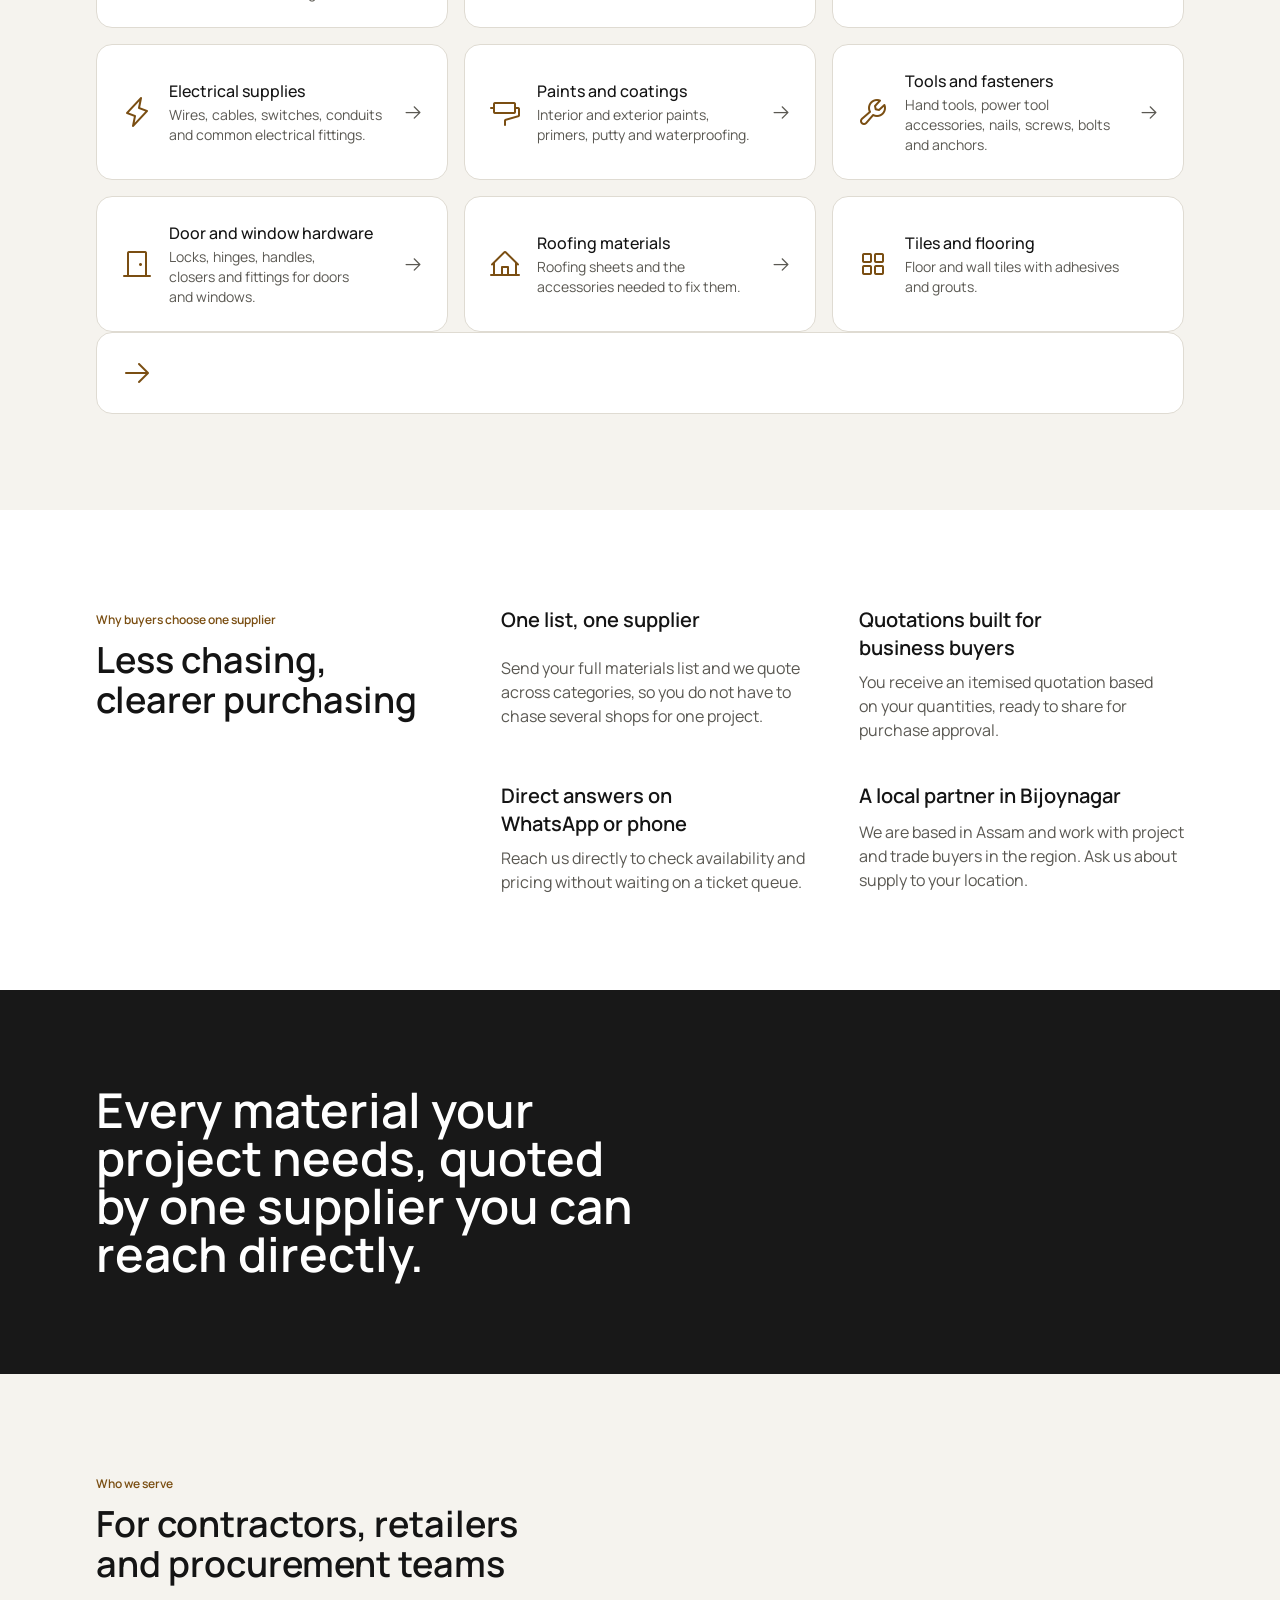
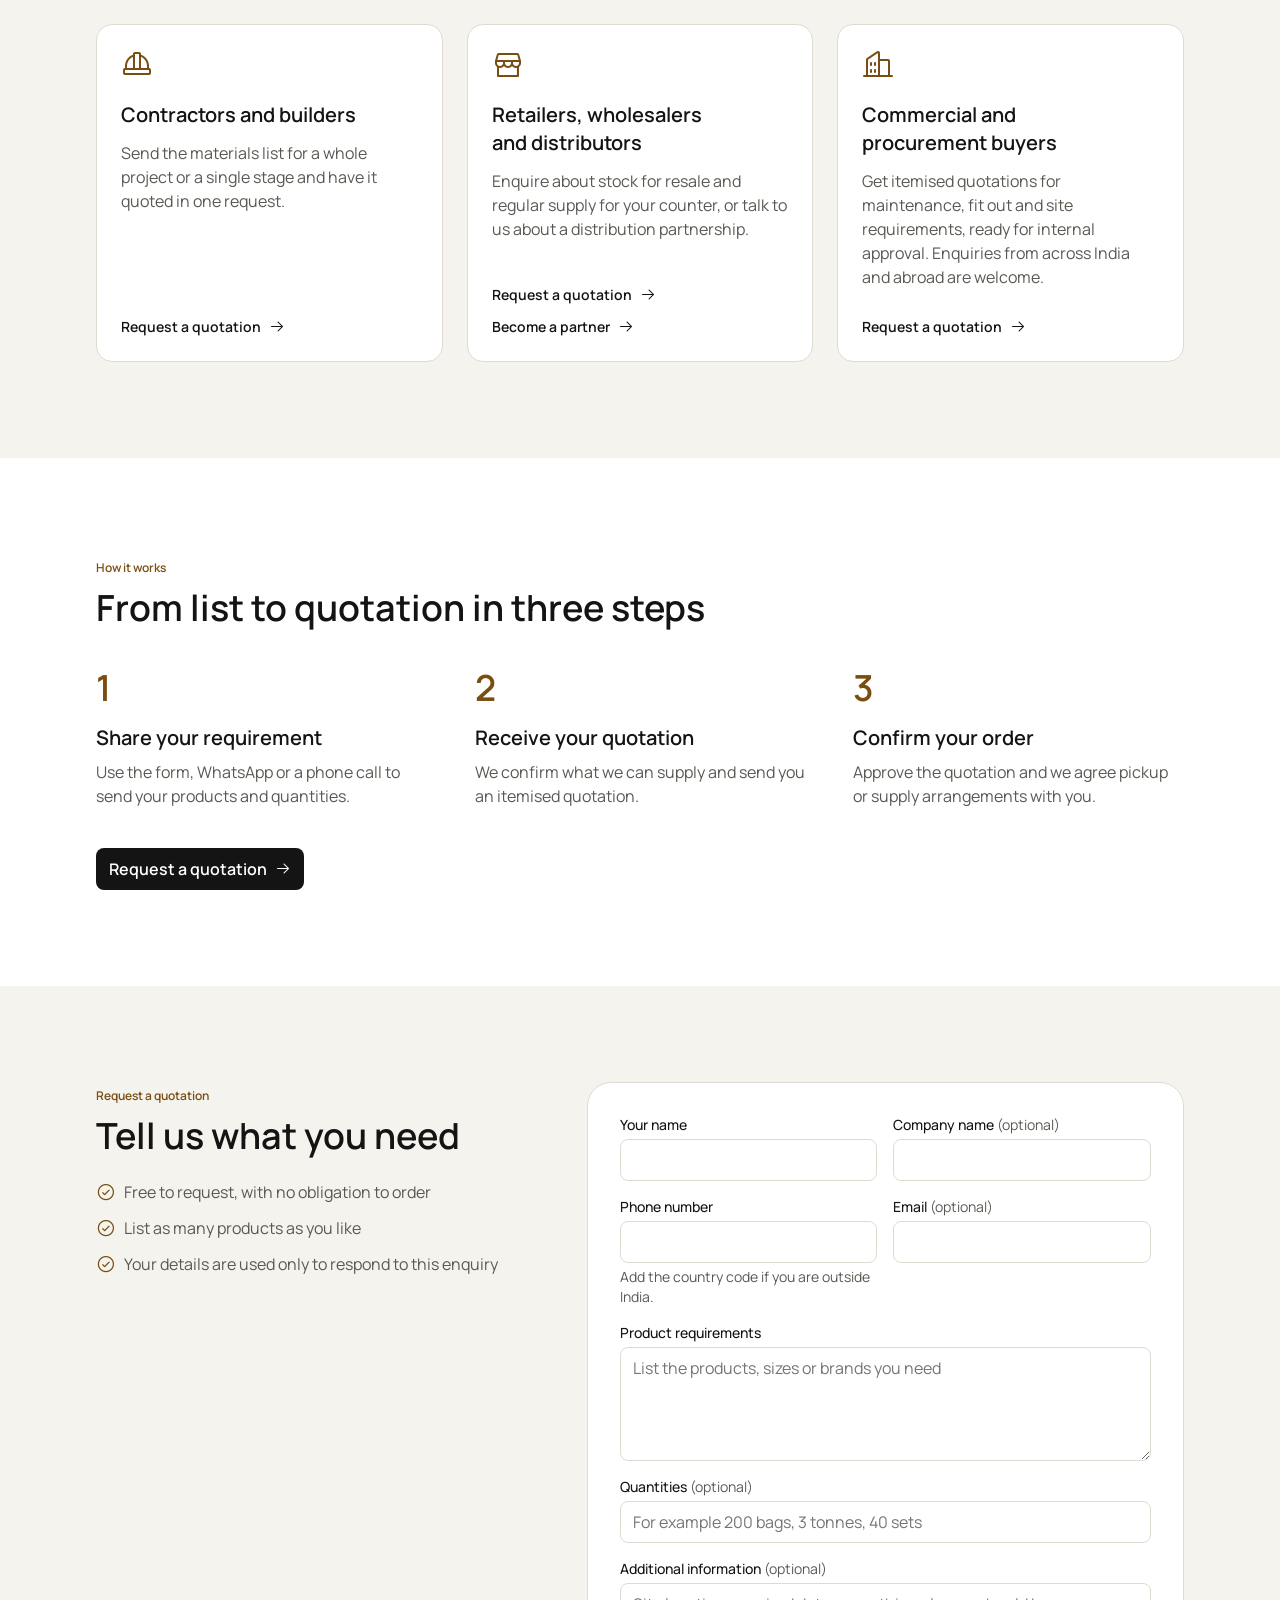
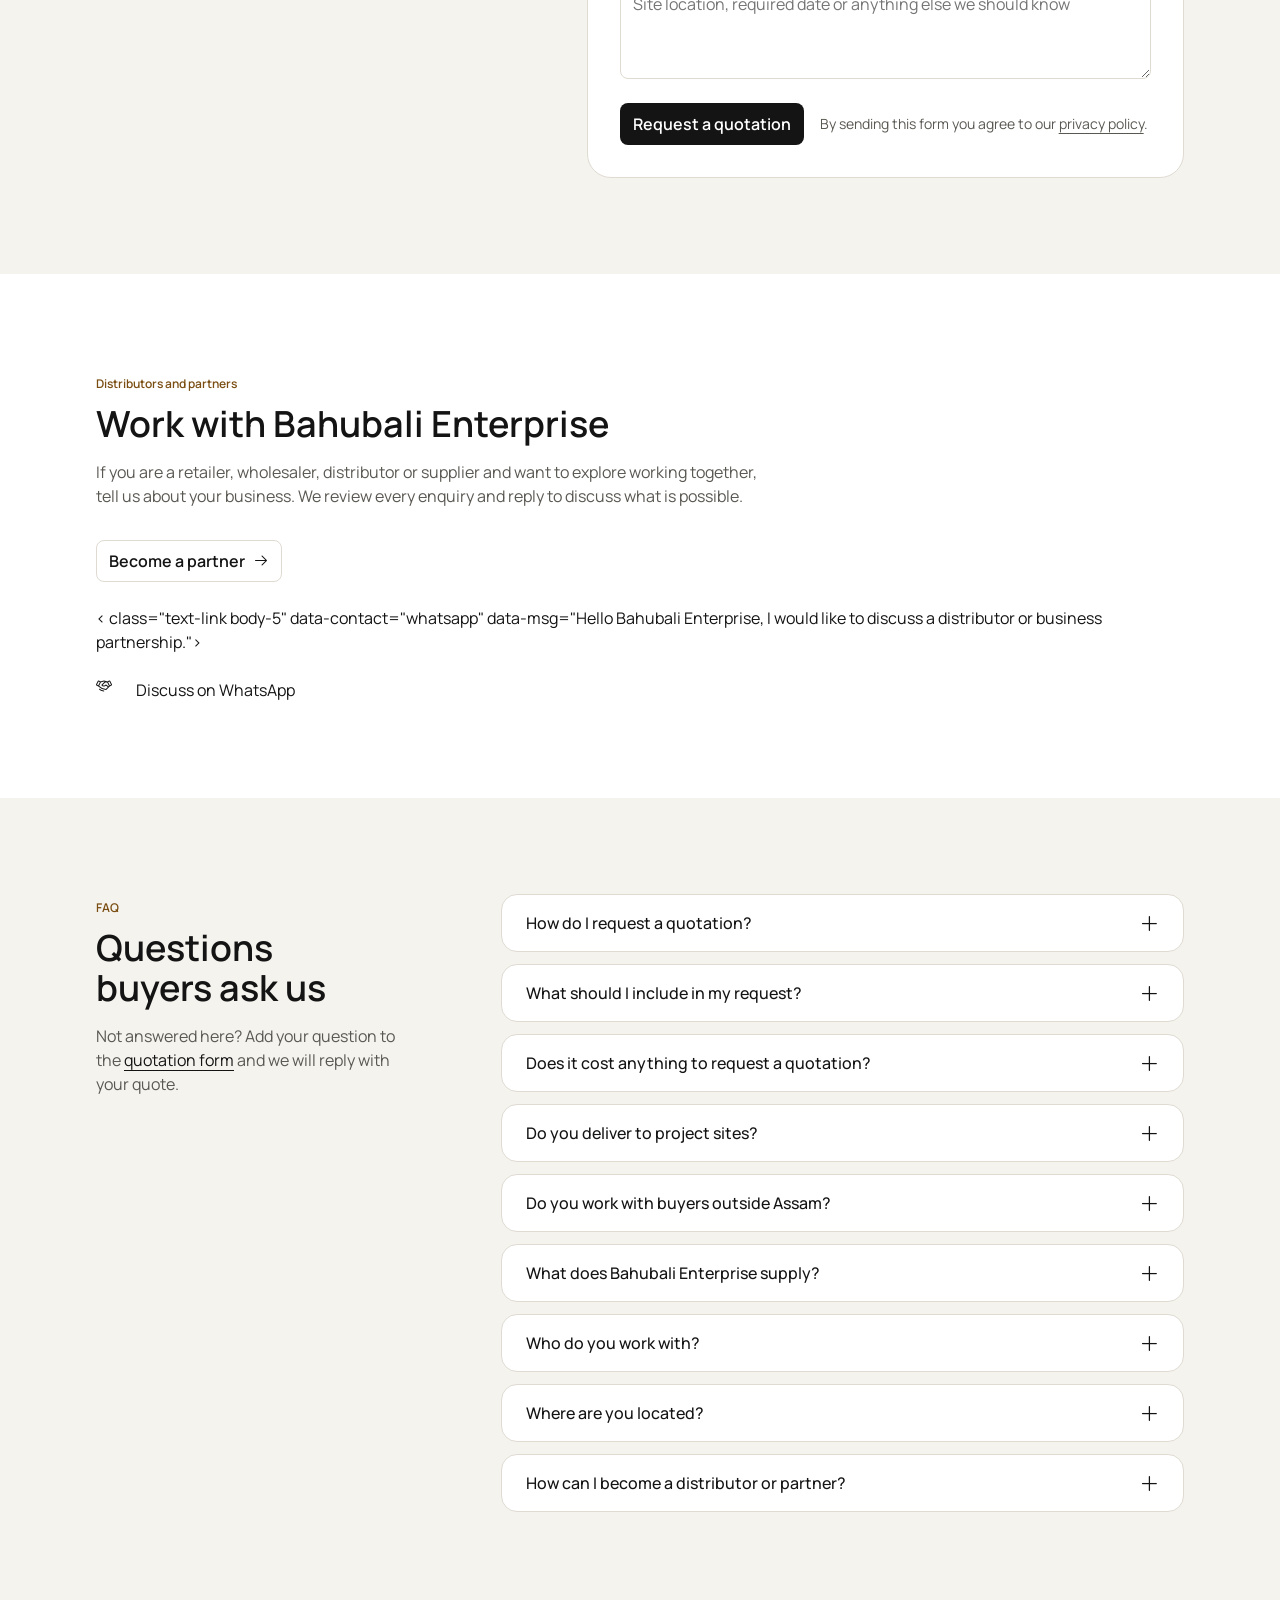
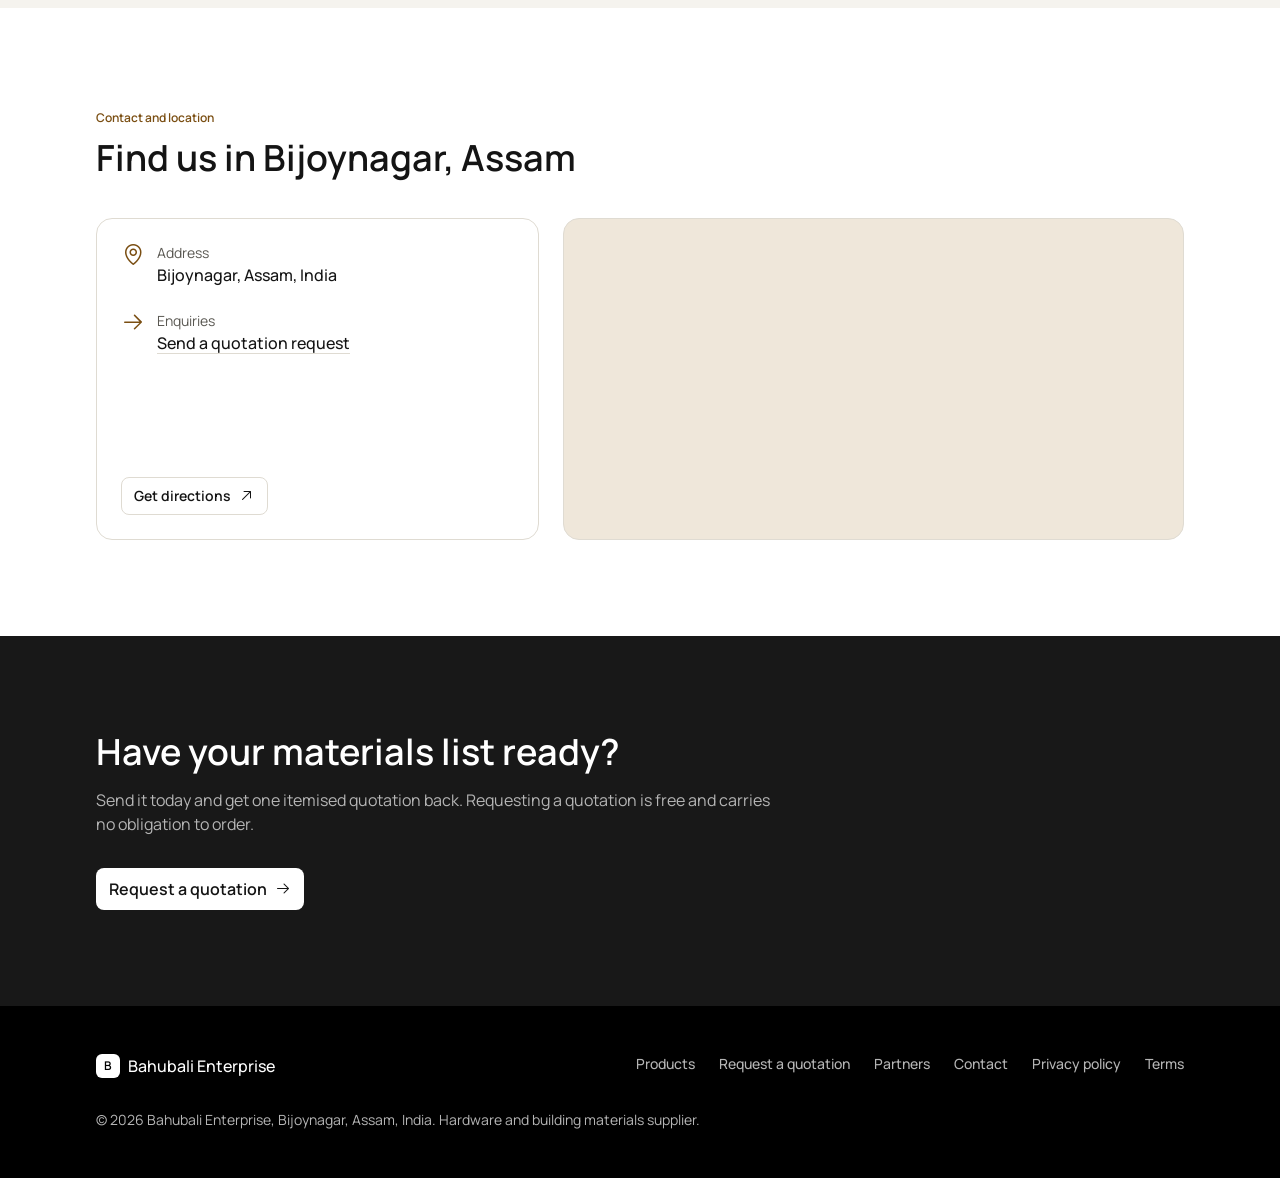
==== commit 35b9fbaf: "Audit pass 2: segments, forms, FAQ, contact, final CTA Co-Authored-By: Claude Opus 5.5 <noreply@anth" ====
--- a/index.html
+++ b/index.html
@@ -118,35 +118,35 @@
     <div class="section-head reveal">
       <span class="eyebrow caption-3">Product categories</span>
       <h2 class="section-title">What you can source through us</h2>
-      <p class="body-3">Choose a category to start a quotation request. If what you need is not listed, add it to your enquiry and we will tell you whether we can supply it.</p>
-    </div>
-    <div class="grid grid-3 reveal">
-      <a class="card card-link" href="#quote" data-category="Cement and binding materials"><i class="ph ph-package" aria-hidden="true"></i><h3 class="heading-6">Cement and binding materials</h3><p class="body-6">Cement and related materials for structural and finishing work.</p><span class="go button-sm">Request a quote<i class="ph ph-arrow-right" aria-hidden="true"></i></span></a>
-      <a class="card card-link" href="#quote" data-category="Steel and TMT bars"><i class="ph ph-barricade" aria-hidden="true"></i><h3 class="heading-6">Steel and TMT bars</h3><p class="body-6">Reinforcement steel and structural sections by size and quantity.</p><span class="go button-sm">Request a quote<i class="ph ph-arrow-right" aria-hidden="true"></i></span></a>
-      <a class="card card-link" href="#quote" data-category="Plumbing and sanitary"><i class="ph ph-pipe" aria-hidden="true"></i><h3 class="heading-6">Plumbing and sanitary</h3><p class="body-6">Pipes, fittings, valves and sanitary items for sites and resale.</p><span class="go button-sm">Request a quote<i class="ph ph-arrow-right" aria-hidden="true"></i></span></a>
-      <a class="card card-link" href="#quote" data-category="Electrical supplies"><i class="ph ph-lightning" aria-hidden="true"></i><h3 class="heading-6">Electrical supplies</h3><p class="body-6">Wires, cables, switches, conduits and common electrical fittings.</p><span class="go button-sm">Request a quote<i class="ph ph-arrow-right" aria-hidden="true"></i></span></a>
-      <a class="card card-link" href="#quote" data-category="Paints and coatings"><i class="ph ph-paint-roller" aria-hidden="true"></i><h3 class="heading-6">Paints and coatings</h3><p class="body-6">Interior and exterior paints, primers, putty and waterproofing.</p><span class="go button-sm">Request a quote<i class="ph ph-arrow-right" aria-hidden="true"></i></span></a>
-      <a class="card card-link" href="#quote" data-category="Tools and fasteners"><i class="ph ph-wrench" aria-hidden="true"></i><h3 class="heading-6">Tools and fasteners</h3><p class="body-6">Hand tools, power tool accessories, nails, screws, bolts and anchors.</p><span class="go button-sm">Request a quote<i class="ph ph-arrow-right" aria-hidden="true"></i></span></a>
-      <a class="card card-link" href="#quote" data-category="Door and window hardware"><i class="ph ph-door" aria-hidden="true"></i><h3 class="heading-6">Door and window hardware</h3><p class="body-6">Locks, hinges, handles, closers and fittings for doors and windows.</p><span class="go button-sm">Request a quote<i class="ph ph-arrow-right" aria-hidden="true"></i></span></a>
-      <a class="card card-link" href="#quote" data-category="Roofing materials"><i class="ph ph-house-line" aria-hidden="true"></i><h3 class="heading-6">Roofing materials</h3><p class="body-6">Roofing sheets and the accessories needed to fix them.</p><span class="go button-sm">Request a quote<i class="ph ph-arrow-right" aria-hidden="true"></i></span></a>
-      <a class="card card-link" href="#quote" data-category="Tiles and flooring"><i class="ph ph-squares-four" aria-hidden="true"></i><h3 class="heading-6">Tiles and flooring</h3><p class="body-6">Floor and wall tiles with adhesives and grouts.</p><span class="go button-sm">Request a quote<i class="ph ph-arrow-right" aria-hidden="true"></i></span></a>
+      <p class="body-3">Choose a category to start your quotation request. If what you need is not listed, add it to your enquiry and we will tell you whether we can supply it.</p>
+    </div>
+    <ul class="grid grid-3 cats reveal">
+      <li><a class="cat card-link" href="#quote" data-category="Cement and binding materials" aria-label="Request a quotation for Cement and binding materials"><i class="ph ph-package" aria-hidden="true"></i><div><h3 class="title-3">Cement and binding materials</h3><p class="caption-2">Cement and related materials for structural and finishing work.</p></div><i class="ph ph-arrow-right cat-go" aria-hidden="true"></i></a></li>
+      <li><a class="cat card-link" href="#quote" data-category="Steel and TMT bars" aria-label="Request a quotation for Steel and TMT bars"><i class="ph ph-barricade" aria-hidden="true"></i><div><h3 class="title-3">Steel and TMT bars</h3><p class="caption-2">Reinforcement steel and structural sections by size and quantity.</p></div><i class="ph ph-arrow-right cat-go" aria-hidden="true"></i></a></li>
+      <li><a class="cat card-link" href="#quote" data-category="Plumbing and sanitary" aria-label="Request a quotation for Plumbing and sanitary"><i class="ph ph-pipe" aria-hidden="true"></i><div><h3 class="title-3">Plumbing and sanitary</h3><p class="caption-2">Pipes, fittings, valves and sanitary items for sites and resale.</p></div><i class="ph ph-arrow-right cat-go" aria-hidden="true"></i></a></li>
+      <li><a class="cat card-link" href="#quote" data-category="Electrical supplies" aria-label="Request a quotation for Electrical supplies"><i class="ph ph-lightning" aria-hidden="true"></i><div><h3 class="title-3">Electrical supplies</h3><p class="caption-2">Wires, cables, switches, conduits and common electrical fittings.</p></div><i class="ph ph-arrow-right cat-go" aria-hidden="true"></i></a></li>
+      <li><a class="cat card-link" href="#quote" data-category="Paints and coatings" aria-label="Request a quotation for Paints and coatings"><i class="ph ph-paint-roller" aria-hidden="true"></i><div><h3 class="title-3">Paints and coatings</h3><p class="caption-2">Interior and exterior paints, primers, putty and waterproofing.</p></div><i class="ph ph-arrow-right cat-go" aria-hidden="true"></i></a></li>
+      <li><a class="cat card-link" href="#quote" data-category="Tools and fasteners" aria-label="Request a quotation for Tools and fasteners"><i class="ph ph-wrench" aria-hidden="true"></i><div><h3 class="title-3">Tools and fasteners</h3><p class="caption-2">Hand tools, power tool accessories, nails, screws, bolts and anchors.</p></div><i class="ph ph-arrow-right cat-go" aria-hidden="true"></i></a></li>
+      <li><a class="cat card-link" href="#quote" data-category="Door and window hardware" aria-label="Request a quotation for Door and window hardware"><i class="ph ph-door" aria-hidden="true"></i><div><h3 class="title-3">Door and window hardware</h3><p class="caption-2">Locks, hinges, handles, closers and fittings for doors and windows.</p></div><i class="ph ph-arrow-right cat-go" aria-hidden="true"></i></a></li>
+      <li><a class="cat card-link" href="#quote" data-category="Roofing materials" aria-label="Request a quotation for Roofing materials"><i class="ph ph-house-line" aria-hidden="true"></i><div><h3 class="title-3">Roofing materials</h3><p class="caption-2">Roofing sheets and the accessories needed to fix them.</p></div><i class="ph ph-arrow-right cat-go" aria-hidden="true"></i></a></li>
+      <li><a class="cat card-link" href="#quote" data-category="Tiles and flooring" aria-label="Request a quotation for Tiles and flooring"><i class="ph ph-squares-four" aria-hidden="true"></i><div><h3 class="title-3">Tiles and flooring</h3><p class="caption-2">Floor and wall tiles with adhesives and grouts.</p></ul><i class="ph ph-arrow-right cat-go" aria-hidden="true"></i></a></li>
     </div>
   </div>
 </section>
 
 <!-- Benefits -->
 <section class="section surface" id="benefits">
-  <div class="container">
-    <div class="section-head reveal">
+  <div class="container split">
+    <div class="reveal">
       <span class="eyebrow caption-3">Why buyers choose one supplier</span>
       <h2 class="section-title">Less chasing, clearer purchasing</h2>
     </div>
-    <div class="grid grid-2 reveal">
-      <div class="card"><h3 class="heading-6">One list, one supplier</h3><p class="body-3">Send your full materials list and we quote across categories, so you do not have to chase several shops for one project.</p></div>
-      <div class="card"><h3 class="heading-6">Quotations built for business buyers</h3><p class="body-3">You receive an itemised quotation based on your quantities, ready to share for purchase approval.</p></div>
-      <div class="card"><h3 class="heading-6">Direct answers on WhatsApp or phone</h3><p class="body-3">Reach us directly to check availability and pricing without waiting on a ticket queue.</p></div>
-      <div class="card"><h3 class="heading-6">A local partner in Bijoynagar</h3><p class="body-3">We are based in Assam and work with project and trade buyers in the region. Ask us about supply to your location.</p></div>
-    </div>
+    <ul class="benefits reveal">
+      <li><h3 class="heading-6">One list, one supplier</h3><p class="body-3">Send your full materials list and we quote across categories, so you do not have to chase several shops for one project.</p></li>
+      <li><h3 class="heading-6">Quotations built for business buyers</h3><p class="body-3">You receive an itemised quotation based on your quantities, ready to share for purchase approval.</p></li>
+      <li><h3 class="heading-6">Direct answers on WhatsApp or phone</h3><p class="body-3">Reach us directly to check availability and pricing without waiting on a ticket queue.</p></li>
+      <li><h3 class="heading-6">A local partner in Bijoynagar</h3><p class="body-3">We are based in Assam and work with project and trade buyers in the region. Ask us about supply to your location.</p></li>
+    </ul>
   </div>
 </section>
 
@@ -162,18 +162,18 @@
   <div class="container">
     <div class="section-head reveal">
       <span class="eyebrow caption-3">Who we serve</span>
-      <h2 class="section-title">Built around how your business buys</h2>
+      <h2 class="section-title">For contractors, retailers and procurement teams</h2>
     </div>
     <div class="grid grid-3 reveal">
       <article class="card"><i class="ph ph-hard-hat" aria-hidden="true"></i><h3 class="heading-6">Contractors and builders</h3>
-        <ul class="body-6"><li><i class="ph ph-check-circle" aria-hidden="true"></i>Quote a whole project list in one request</li><li><i class="ph ph-check-circle" aria-hidden="true"></i>Plan purchases stage by stage</li><li><i class="ph ph-check-circle" aria-hidden="true"></i>One contact for repeat requirements</li></ul>
-        <a class="btn btn-secondary button-sm" href="#quote" data-category="Project requirement (contractor or builder)">Request a quotation</a></article>
+        <p class="body-3">Send the materials list for a whole project or a single stage and have it quoted in one request.</p>
+        <div class="seg-links"><a class="text-link button-sm" href="#quote" data-category="Project requirement (contractor or builder)">Request a quotation<i class="ph ph-arrow-right" aria-hidden="true"></i></a></div></article>
       <article class="card"><i class="ph ph-storefront" aria-hidden="true"></i><h3 class="heading-6">Retailers, wholesalers and distributors</h3>
-        <ul class="body-6"><li><i class="ph ph-check-circle" aria-hidden="true"></i>Enquire about stock for resale</li><li><i class="ph ph-check-circle" aria-hidden="true"></i>Discuss regular supply for your counter</li><li><i class="ph ph-check-circle" aria-hidden="true"></i>Explore a distribution partnership</li></ul>
-        <a class="btn btn-secondary button-sm" href="#partner">Enquire as a partner</a></article>
+        <p class="body-3">Enquire about stock for resale and regular supply for your counter, or talk to us about a distribution partnership.</p>
+        <div class="seg-links"><a class="text-link button-sm" href="#quote" data-category="Stock for resale (retailer or wholesaler)">Request a quotation<i class="ph ph-arrow-right" aria-hidden="true"></i></a><a class="text-link button-sm" href="#partner" data-open-partner>Become a partner<i class="ph ph-arrow-right" aria-hidden="true"></i></a></div></article>
       <article class="card"><i class="ph ph-buildings" aria-hidden="true"></i><h3 class="heading-6">Commercial and procurement buyers</h3>
-        <ul class="body-6"><li><i class="ph ph-check-circle" aria-hidden="true"></i>Itemised quotations for approval</li><li><i class="ph ph-check-circle" aria-hidden="true"></i>Maintenance and fit out requirements</li><li><i class="ph ph-check-circle" aria-hidden="true"></i>Enquiries welcome from across India and abroad</li></ul>
-        <a class="btn btn-secondary button-sm" href="#quote" data-category="Commercial or procurement requirement">Request a quotation</a></article>
+        <p class="body-3">Get itemised quotations for maintenance, fit out and site requirements, ready for internal approval. Enquiries from across India and abroad are welcome.</p>
+        <div class="seg-links"><a class="text-link button-sm" href="#quote" data-category="Commercial or procurement requirement">Request a quotation<i class="ph ph-arrow-right" aria-hidden="true"></i></a></div></article>
     </div>
   </div>
 </section>
@@ -185,11 +185,12 @@
       <span class="eyebrow caption-3">How it works</span>
       <h2 class="section-title">From list to quotation in three steps</h2>
     </div>
-    <ol class="grid grid-3 reveal">
-      <li class="card"><span class="step-num heading-5">01</span><h3 class="heading-6">Share your requirement</h3><p class="body-3">Use the form, WhatsApp or a phone call to send your products and quantities.</p></li>
-      <li class="card"><span class="step-num heading-5">02</span><h3 class="heading-6">Receive your quotation</h3><p class="body-3">We confirm what we can supply and send you an itemised quotation.</p></li>
-      <li class="card"><span class="step-num heading-5">03</span><h3 class="heading-6">Confirm your order</h3><p class="body-3">Approve the quotation and we agree pickup or supply arrangements with you.</p></li>
+    <ol class="steps reveal">
+      <li><span class="step-num heading-3" aria-hidden="true">1</span><div><h3 class="heading-6">Share your requirement</h3><p class="body-3">Use the form, WhatsApp or a phone call to send your products and quantities.</p></div></li>
+      <li><span class="step-num heading-3" aria-hidden="true">2</span><div><h3 class="heading-6">Receive your quotation</h3><p class="body-3">We confirm what we can supply and send you an itemised quotation.</p></div></li>
+      <li><span class="step-num heading-3" aria-hidden="true">3</span><div><h3 class="heading-6">Confirm your order</h3><p class="body-3">Approve the quotation and we agree pickup or supply arrangements with you.</p></div></li>
     </ol>
+    <a class="btn btn-primary button-md steps-cta reveal" href="#quote">Request a quotation<i class="ph ph-arrow-right" aria-hidden="true"></i></a>
   </div>
 </section>
 
@@ -213,7 +214,7 @@
       <div class="fields">
         <div class="field"><label class="title-4" for="q-name">Your name</label><input id="q-name" name="Name" autocomplete="name" required aria-describedby="q-name-e"><span class="err caption-2" id="q-name-e">Enter your name.</span></div>
         <div class="field"><label class="title-4" for="q-company">Company name <span class="opt">(optional)</span></label><input id="q-company" name="Company" autocomplete="organization"></div>
-        <div class="field"><label class="title-4" for="q-phone">Phone number</label><input id="q-phone" name="Phone" type="tel" inputmode="tel" autocomplete="tel" required data-type="phone" aria-describedby="q-phone-e"><span class="err caption-2" id="q-phone-e">Enter a valid phone number with at least 10 digits.</span></div>
+        <div class="field"><label class="title-4" for="q-phone">Phone number</label><input id="q-phone" name="Phone" type="tel" inputmode="tel" autocomplete="tel" required data-type="phone" aria-describedby="q-phone-h q-phone-e"><span class="hint caption-2" id="q-phone-h">Add the country code if you are outside India.</span><span class="err caption-2" id="q-phone-e">Enter a valid phone number with at least 10 digits.</span></div>
         <div class="field"><label class="title-4" for="q-email">Email <span class="opt">(optional)</span></label><input id="q-email" name="Email" type="email" autocomplete="email" data-type="email" aria-describedby="q-email-e"><span class="err caption-2" id="q-email-e">Enter a valid email address, such as name@company.com.</span></div>
         <div class="field full"><label class="title-4" for="q-req">Product requirements</label><textarea id="q-req" name="Requirements" rows="4" required aria-describedby="q-req-e" placeholder="List the products, sizes or brands you need"></textarea><span class="err caption-2" id="q-req-e">Tell us which products you need.</span></div>
         <div class="field full"><label class="title-4" for="q-qty">Quantities <span class="opt">(optional)</span></label><input id="q-qty" name="Quantities" placeholder="For example 200 bags, 3 tonnes, 40 sets"></div>
@@ -228,13 +229,14 @@
 
 <!-- Partner form -->
 <section class="section surface" id="partner">
-  <div class="container form-grid">
+  <div class="container form-grid" id="partner-grid">
     <div class="form-aside reveal">
       <span class="eyebrow caption-3">Distributors and partners</span>
       <h2 class="section-title">Work with Bahubali Enterprise</h2>
-      <p class="body-3 muted" style="margin-top:var(--s-200)">If you are a retailer, wholesaler, distributor or supplier and want to explore working together, tell us about your business. We review every enquiry and reply to discuss what is possible.</p>
+      <p class="body-3 muted aside-text">If you are a retailer, wholesaler, distributor or supplier and want to explore working together, tell us about your business. We review every enquiry and reply to discuss what is possible.</p>
       <div class="alt">
-        <a class="text-link body-5" data-contact="whatsapp" data-msg="Hello Bahubali Enterprise, I would like to discuss a distributor or business partnership."><i class="ph ph-handshake" aria-hidden="true"></i>Discuss on WhatsApp</a>
+        <button class="btn btn-secondary button-md" type="button" id="partner-open" aria-expanded="false" aria-controls="partner-form" hidden>Become a partner<i class="ph ph-arrow-right" aria-hidden="true"></i></button>
+        < class="text-link body-5" data-contact="whatsapp" data-msg="Hello Bahubali Enterprise, I would like to discuss a distributor or business partnership."><i class="ph ph-handshake" aria-hidden="true"></i>Discuss on WhatsApp</a>
       </div>
     </div>
     <form class="form-card reveal" id="partner-form" data-form="Partnership enquiry" novalidate>
@@ -256,20 +258,21 @@
 
 <!-- FAQ -->
 <section class="section" id="faq">
-  <div class="container">
-    <div class="section-head reveal">
+  <div class="container split">
+    <div class="reveal">
       <span class="eyebrow caption-3">FAQ</span>
       <h2 class="section-title">Questions buyers ask us</h2>
+      <p class="body-3 muted aside-text">Not answered here? Add your question to the <a class="inline-link" href="#quote">quotation form</a> and we will reply with your quote.</p>
     </div>
     <div class="faq-list reveal">
-      <details><summary class="title-3">What does Bahubali Enterprise supply?<i class="ph ph-plus" aria-hidden="true"></i></summary><p class="body-3">Hardware, building materials and basic construction requirements. The categories on this page show the main areas we cover. Send us your list and we will confirm what we can supply.</p></details>
-      <details><summary class="title-3">Who do you work with?<i class="ph ph-plus" aria-hidden="true"></i></summary><p class="body-3">Mainly business buyers: contractors, builders, construction companies, hardware retailers, wholesalers, distributors, procurement teams and commercial establishments.</p></details>
       <details><summary class="title-3">How do I request a quotation?<i class="ph ph-plus" aria-hidden="true"></i></summary><p class="body-3">Fill in the quotation form on this page, send us a WhatsApp message, or call us. Include the products and quantities you need.</p></details>
       <details><summary class="title-3">What should I include in my request?<i class="ph ph-plus" aria-hidden="true"></i></summary><p class="body-3">Product names, sizes or preferred brands, quantities, your site or delivery location and the date you need the materials. The more detail you give, the more accurate the quotation.</p></details>
       <details><summary class="title-3">Does it cost anything to request a quotation?<i class="ph ph-plus" aria-hidden="true"></i></summary><p class="body-3">No. Requesting a quotation is free and you are under no obligation to place an order.</p></details>
-      <details><summary class="title-3">Where are you located?<i class="ph ph-plus" aria-hidden="true"></i></summary><p class="body-3">We are based in Bijoynagar, Assam, India. You will find the map and directions in the contact section below.</p></details>
       <details><summary class="title-3">Do you deliver to project sites?<i class="ph ph-plus" aria-hidden="true"></i></summary><p class="body-3">Supply arrangements depend on the order and your location. Mention your site location in your enquiry and we will confirm what is possible before you order.</p></details>
       <details><summary class="title-3">Do you work with buyers outside Assam?<i class="ph ph-plus" aria-hidden="true"></i></summary><p class="body-3">We welcome enquiries from businesses across India and from partners abroad. We will confirm what we can do for each request individually.</p></details>
+      <details><summary class="title-3">What does Bahubali Enterprise supply?<i class="ph ph-plus" aria-hidden="true"></i></summary><p class="body-3">Hardware, building materials and basic construction requirements. The categories on this page show the main areas we cover. Send us your list and we will confirm what we can supply.</p></details>
+      <details><summary class="title-3">Who do you work with?<i class="ph ph-plus" aria-hidden="true"></i></summary><p class="body-3">Mainly business buyers: contractors, builders, construction companies, hardware retailers, wholesalers, distributors, procurement teams and commercial establishments.</p></details>
+      <details><summary class="title-3">Where are you located?<i class="ph ph-plus" aria-hidden="true"></i></summary><p class="body-3">We are based in Bijoynagar, Assam, India. You will find the map and directions in the contact section below.</p></details>
       <details><summary class="title-3">How can I become a distributor or partner?<i class="ph ph-plus" aria-hidden="true"></i></summary><p class="body-3">Submit the partnership enquiry form with your business details and requirements. Our team will contact you to discuss the next step.</p></details>
     </div>
   </div>
@@ -280,18 +283,19 @@
   <div class="container">
     <div class="section-head reveal">
       <span class="eyebrow caption-3">Contact and location</span>
-      <h2 class="section-title">Visit or reach us directly</h2>
+      <h2 class="section-title">Find us in Bijoynagar, Assam</h2>
     </div>
     <div class="contact-grid reveal">
       <div class="card">
         <dl class="contact-list">
           <div><i class="ph ph-map-pin" aria-hidden="true"></i><span><dt class="caption-2">Address</dt><dd class="body-2" data-fill="address">Bijoynagar, Assam, India</dd></span></div>
+          <div><i class="ph ph-arrow-right" aria-hidden="true"></i><span><dt class="caption-2">Enquiries</dt><dd class="body-2"><a href="#quote">Send a quotation request</a></dd></span></div>
           <div data-row="hours"><i class="ph ph-clock" aria-hidden="true"></i><span><dt class="caption-2">Business hours</dt><dd class="body-2" data-fill="hours"></dd></span></div>
           <div data-row="phone"><i class="ph ph-phone" aria-hidden="true"></i><span><dt class="caption-2">Phone</dt><dd class="body-2"><a data-contact="call" data-fill="phone"></a></dd></span></div>
           <div data-row="whatsapp"><i class="ph ph-whatsapp-logo" aria-hidden="true"></i><span><dt class="caption-2">WhatsApp</dt><dd class="body-2"><a data-contact="whatsapp" data-msg="Hello Bahubali Enterprise, I have an enquiry.">Message us on WhatsApp</a></dd></span></div>
           <div data-row="email"><i class="ph ph-envelope-simple" aria-hidden="true"></i><span><dt class="caption-2">Email</dt><dd class="body-2"><a data-contact="email"></a></dd></span></div>
         </dl>
-        <a class="btn btn-secondary button-sm" id="map-link" href="https://maps.app.goo.gl/s28Tkmbo3NxCLpEr9" target="_blank" rel="noopener">Open in Google Maps<i class="ph ph-arrow-up-right" aria-hidden="true" style="font-size:16px;margin:0;color:inherit"></i></a>
+        <a class="btn btn-secondary button-sm" id="map-link" href="https://maps.app.goo.gl/s28Tkmbo3NxCLpEr9" target="_blank" rel="noopener">Get directions<i class="ph ph-arrow-up-right" aria-hidden="true"></i></a>
       </div>
       <div class="map"><iframe id="map-frame" title="Map showing Bahubali Enterprise in Bijoynagar, Assam" loading="lazy" referrerpolicy="no-referrer-when-downgrade" allowfullscreen></iframe></div>
     </div>
@@ -301,8 +305,8 @@
 <!-- Final CTA -->
 <section class="final">
   <div class="container reveal">
-    <h2 class="section-title">Hardware and building materials, sourced from one trusted supplier</h2>
-    <p class="body-3">Send your list today. Requesting a quotation is free and carries no obligation to order.</p>
+    <h2 class="section-title">Have your materials list ready?</h2>
+    <p class="body-3">Send it today and get one itemised quotation back. Requesting a quotation is free and carries no obligation to order.</p>
     <div class="hero-actions">
       <a class="btn btn-light button-md" href="#quote">Request a quotation<i class="ph ph-arrow-right" aria-hidden="true"></i></a>
       <a class="text-link body-5" data-contact="whatsapp" data-msg="Hello Bahubali Enterprise, I would like a quotation for hardware and building materials."><i class="ph ph-whatsapp-logo" aria-hidden="true"></i>WhatsApp us</a>
--- a/assets/css/styles.css
+++ b/assets/css/styles.css
@@ -301,3 +301,49 @@
 @media (max-width: 479px) { .nav { width: 100%; } .nav-actions .btn { display: none; } }
 @media (min-width: 1100px) { .hero-grid { padding-top: var(--s-700); } }
 [hidden] { display: none !important; }
+
+/* Product categories: compact rows, one tap target each, no repeated link text */
+.cats { gap: var(--s-100); }
+.cat { display: flex; align-items: center; gap: var(--s-200); height: 100%; padding: var(--s-200); background: var(--surface); border: 1px solid var(--line); border-radius: var(--r-2xl); }
+.cat > .ph:first-child { font-size: 32px; color: var(--accent); flex: none; }
+.cat div { flex: 1; display: grid; gap: var(--s-25); }
+.cat p { color: var(--muted); }
+.cat-go { font-size: 20px; color: var(--muted); flex: none; transition: transform 500ms var(--ease), color 300ms var(--ease); }
+.cat:hover .cat-go { transform: translateX(4px); color: var(--ink); }
+@media (min-width: 960px) { .cats { gap: var(--s-200); } .cat { padding: var(--s-300); } }
+@media (prefers-reduced-motion: reduce) { .cat:hover .cat-go { transform: none; } }
+
+/* Benefits: open text list beside the heading, no boxes */
+.split { display: grid; gap: var(--s-500); }
+.benefits { display: grid; gap: var(--s-400); }
+.benefits li { display: grid; gap: var(--s-75); }
+.benefits p { color: var(--muted); }
+@media (min-width: 640px) { .benefits { grid-template-columns: 1fr 1fr; gap: var(--s-500) var(--s-400); } }
+@media (min-width: 960px) { .split { grid-template-columns: 4fr 8fr; gap: var(--s-700); } }
+
+/* How it works: a numbered sequence, not three more cards */
+.steps { display: grid; gap: var(--s-400); }
+.steps li { display: flex; gap: var(--s-300); }
+.steps .step-num { flex: none; width: 40px; }
+.steps div { display: grid; gap: var(--s-75); align-content: start; }
+.steps p { color: var(--muted); }
+.steps-cta { margin-top: var(--s-500); }
+@media (min-width: 960px) { .steps { grid-template-columns: repeat(3, 1fr); gap: var(--s-600); } .steps li { flex-direction: column; gap: var(--s-200); } }
+
+/* Segments: one sentence and text links per card, no check lists or extra buttons */
+.seg-links { margin-top: auto; padding-top: var(--s-200); display: flex; flex-wrap: wrap; gap: var(--s-100) var(--s-300); }
+.seg-links .ph { font-size: 16px; margin: 0; color: inherit; }
+
+/* Forms: field hint, partner form closed until asked for */
+.field .hint { color: var(--muted); }
+.aside-text { margin-top: var(--s-200); max-width: 680px; }
+.form-grid.closed { grid-template-columns: 1fr; }
+
+/* FAQ: heading beside the list, same split as benefits */
+.inline-link { color: var(--ink); text-decoration: underline; text-underline-offset: 4px; transition: color 300ms var(--ease); }
+.inline-link:hover { color: var(--accent); }
+.split .faq-list { max-width: none; }
+
+/* Contact */
+.card .btn .ph { font-size: 16px; margin: 0; color: inherit; }
+.contact-grid .card { gap: var(--s-400); }
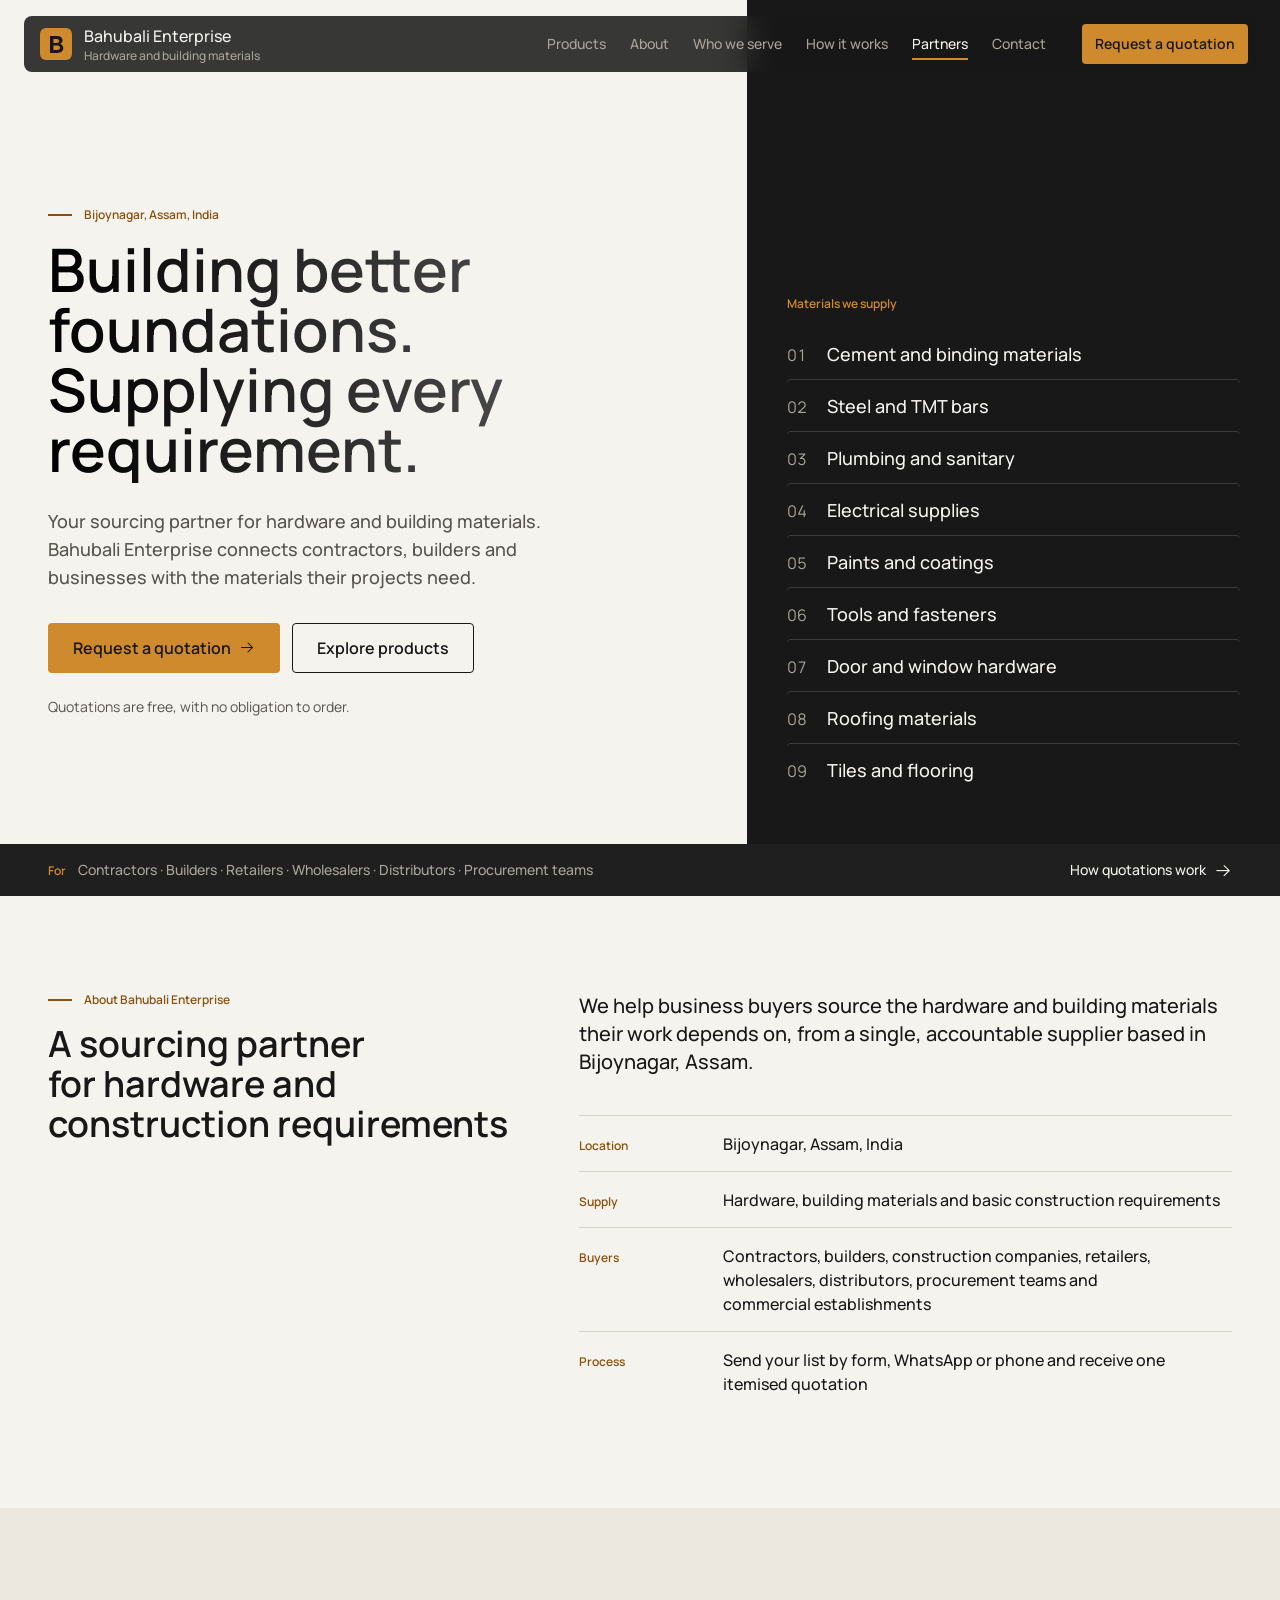
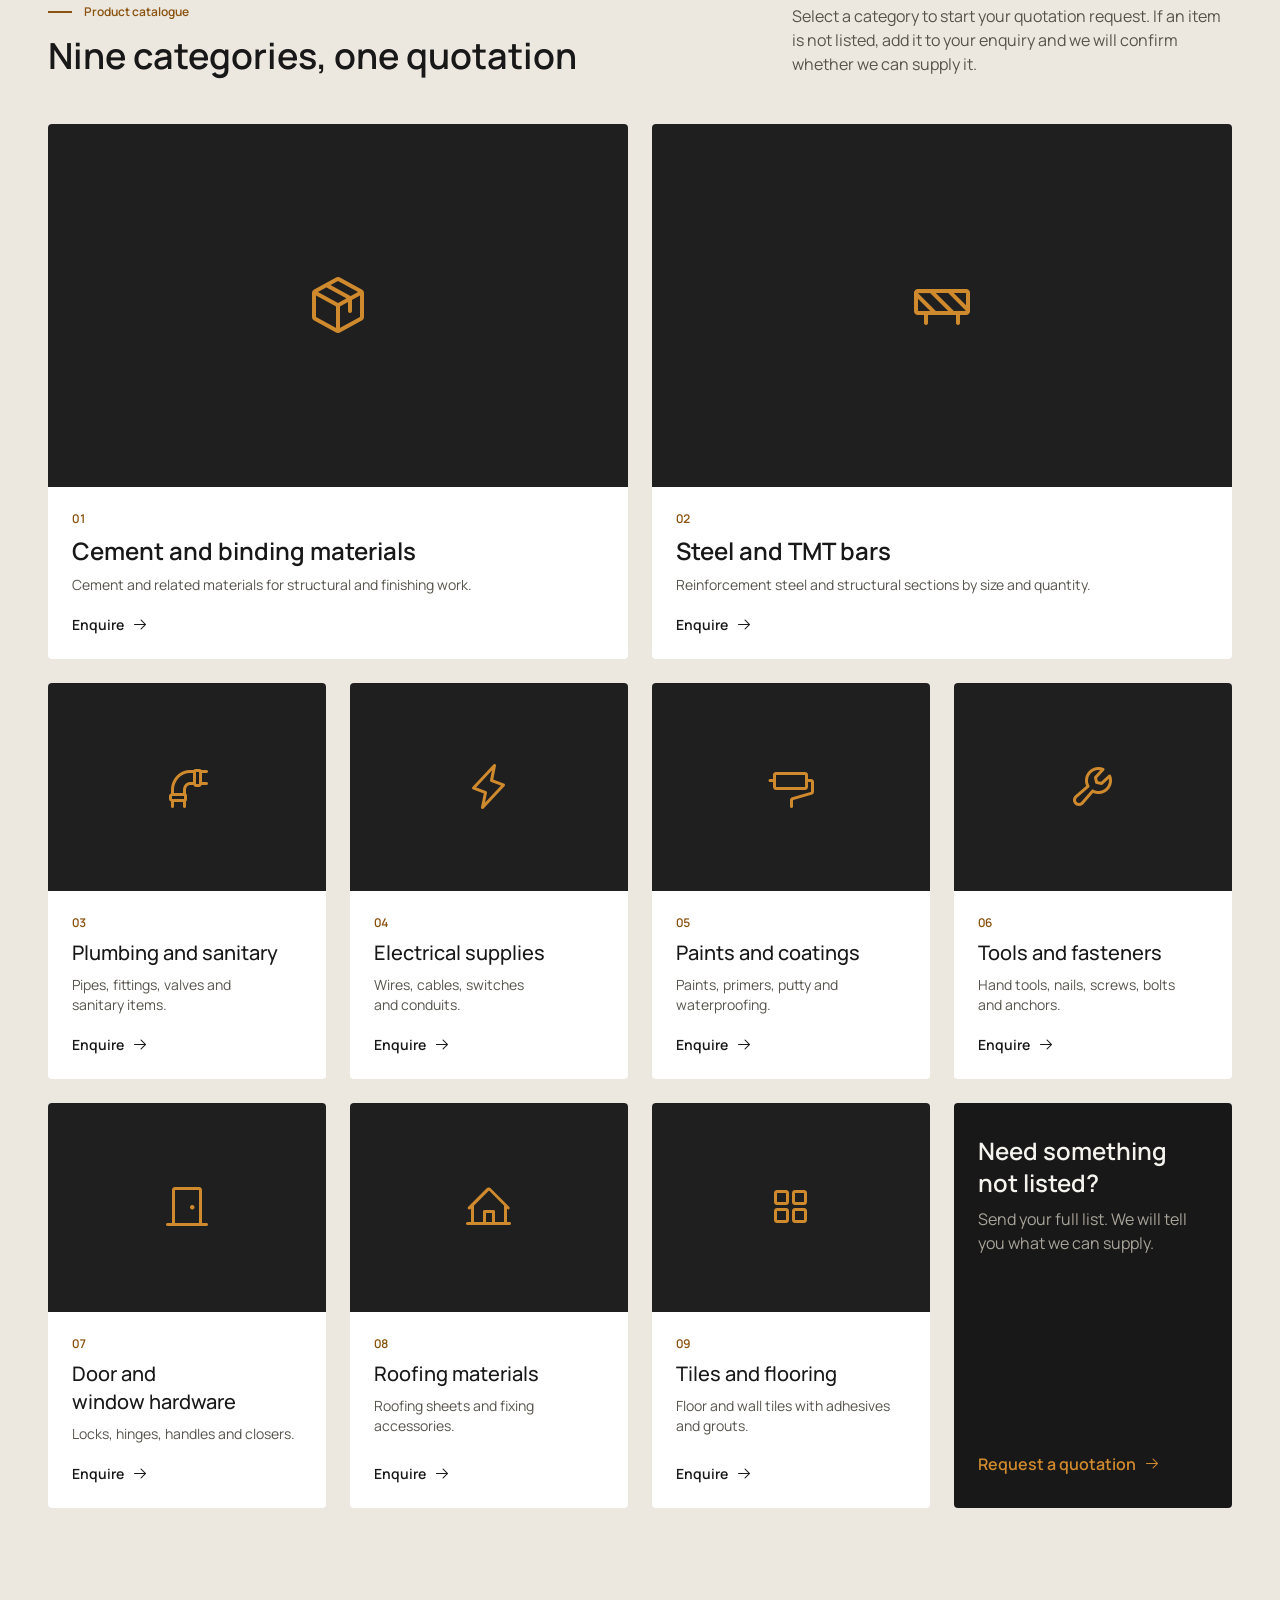
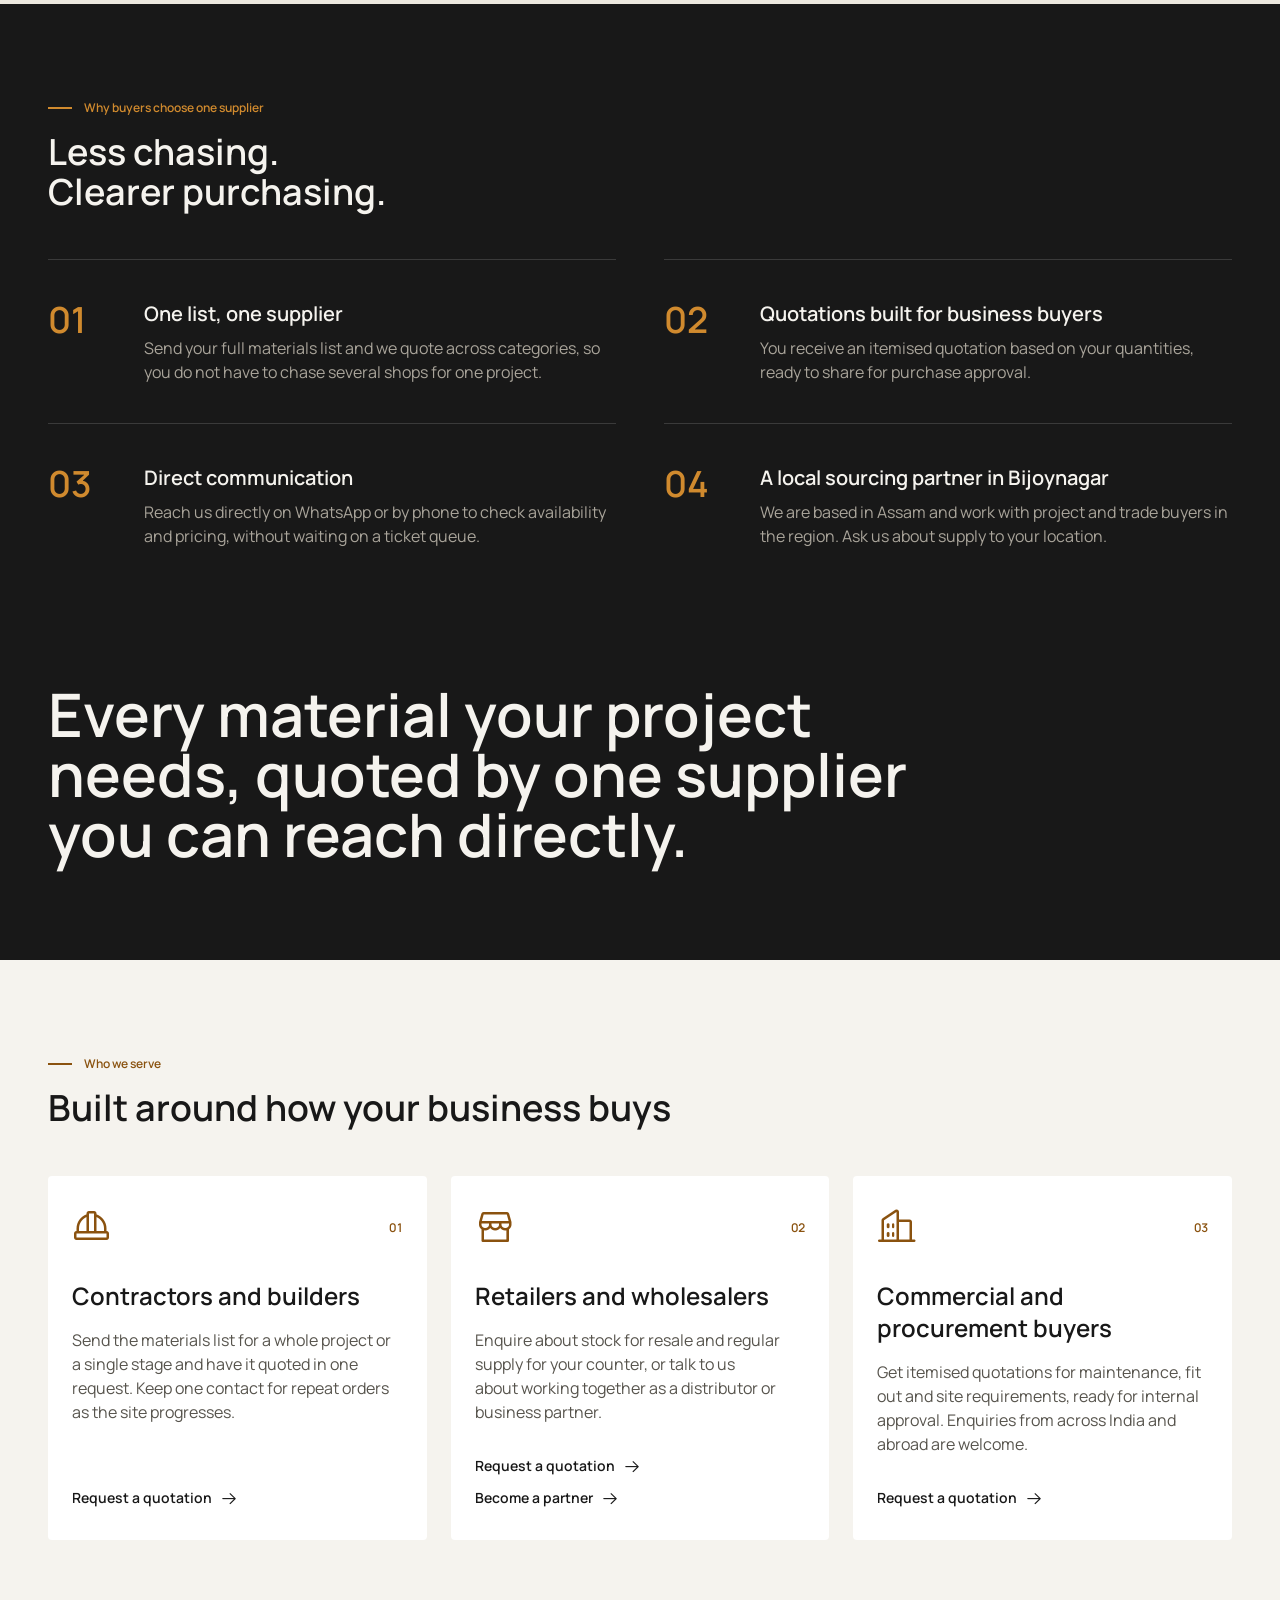
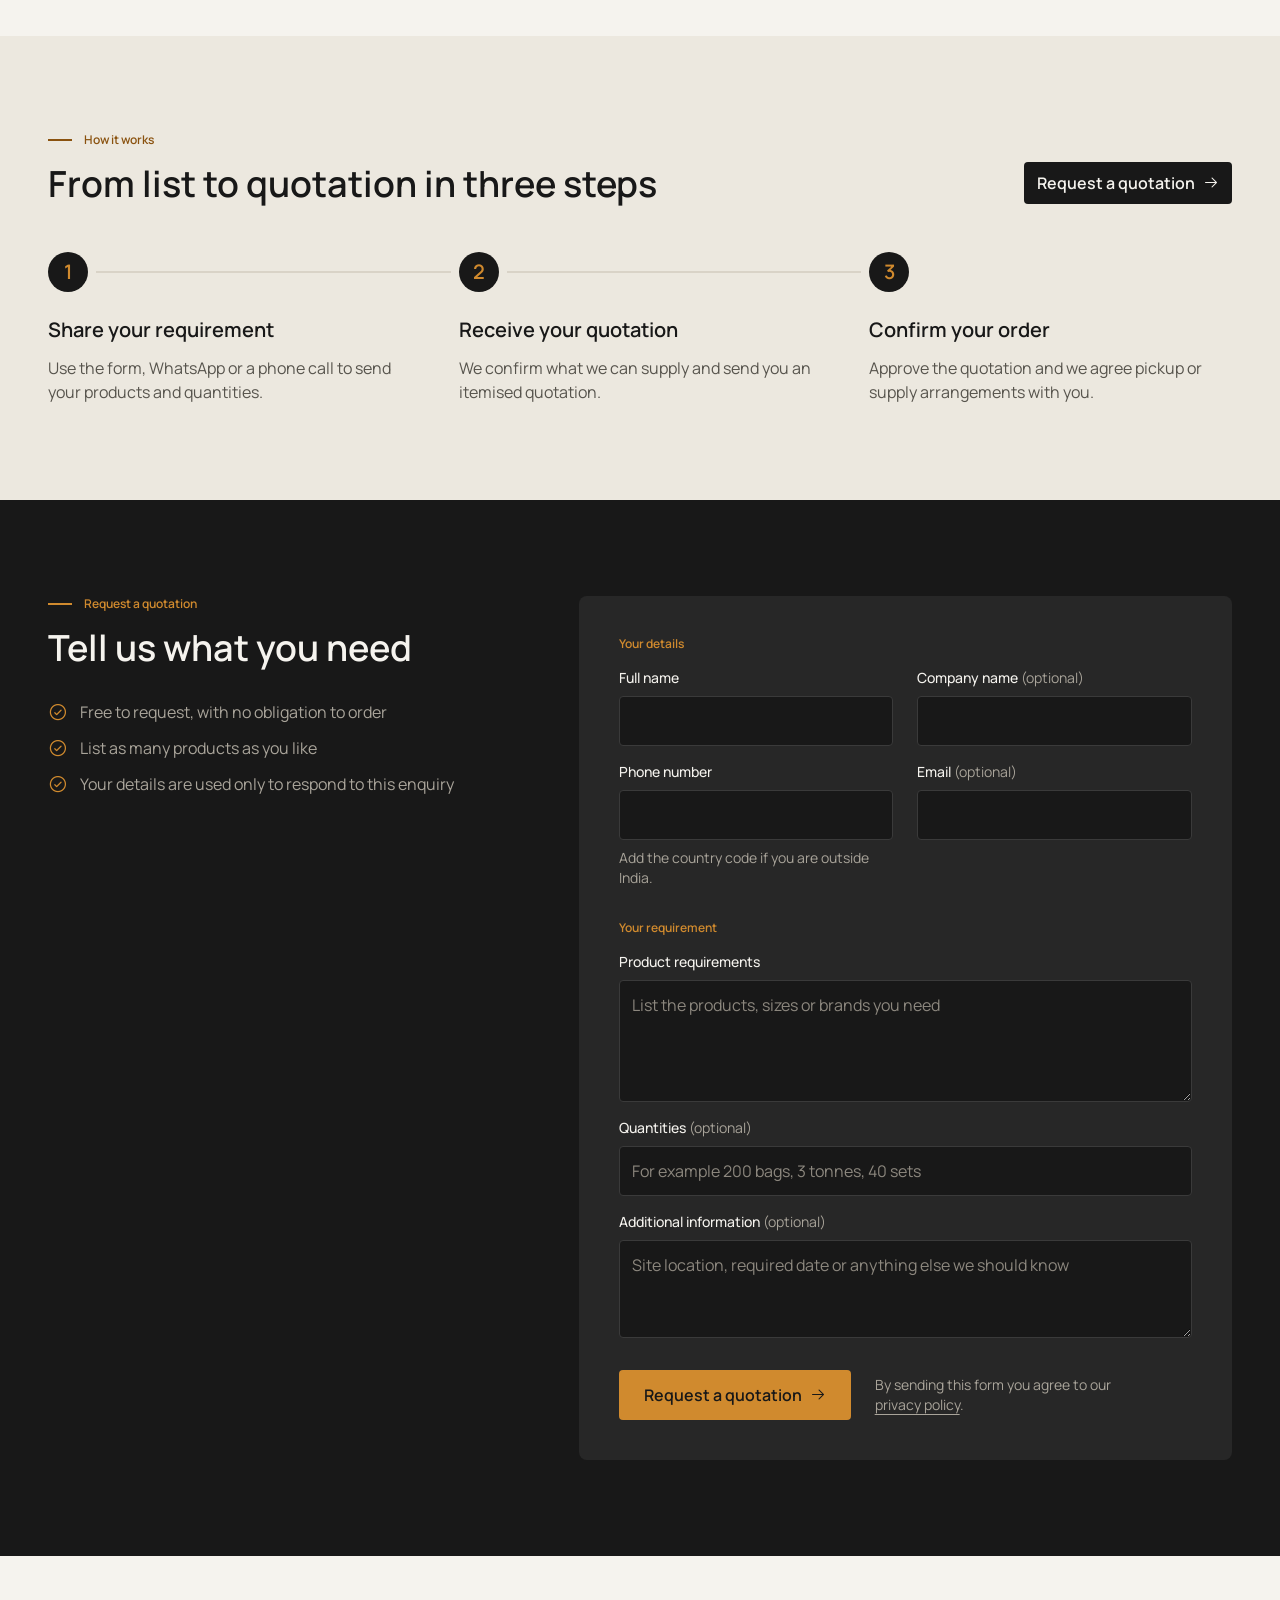
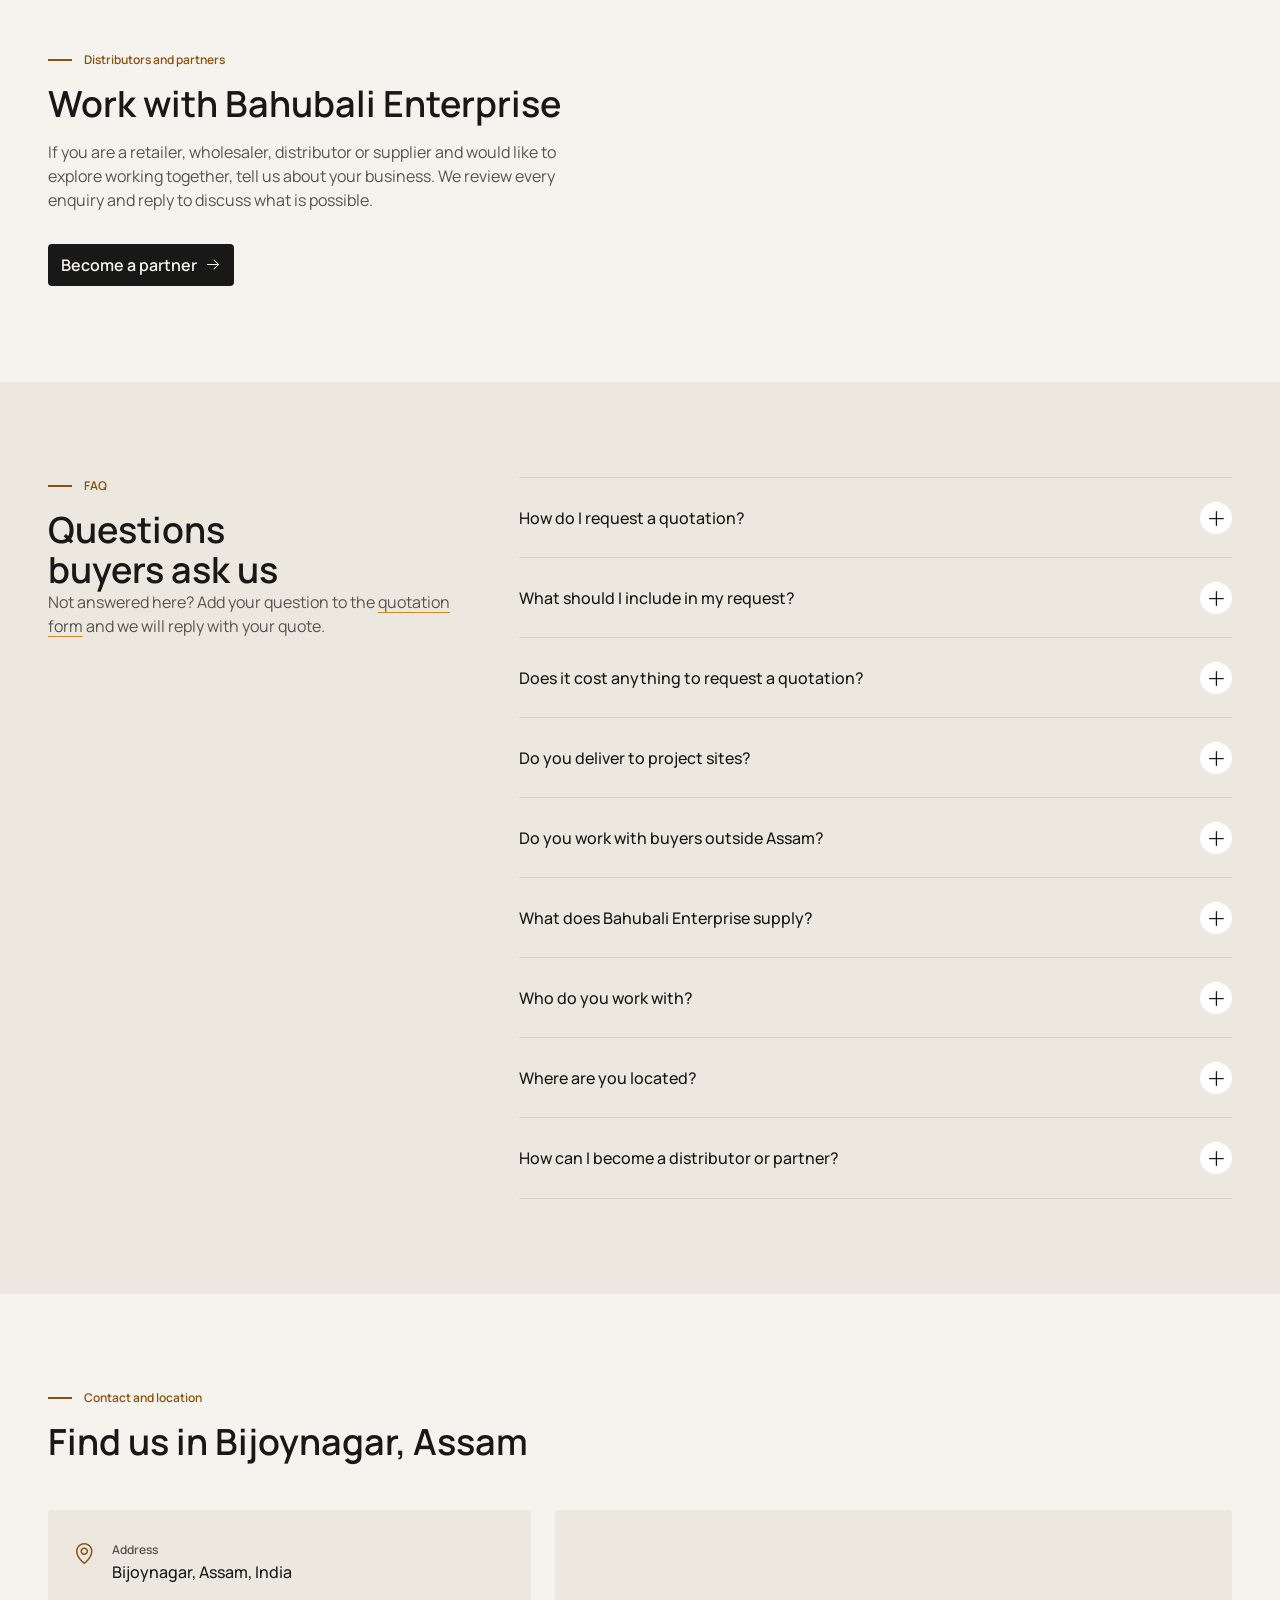
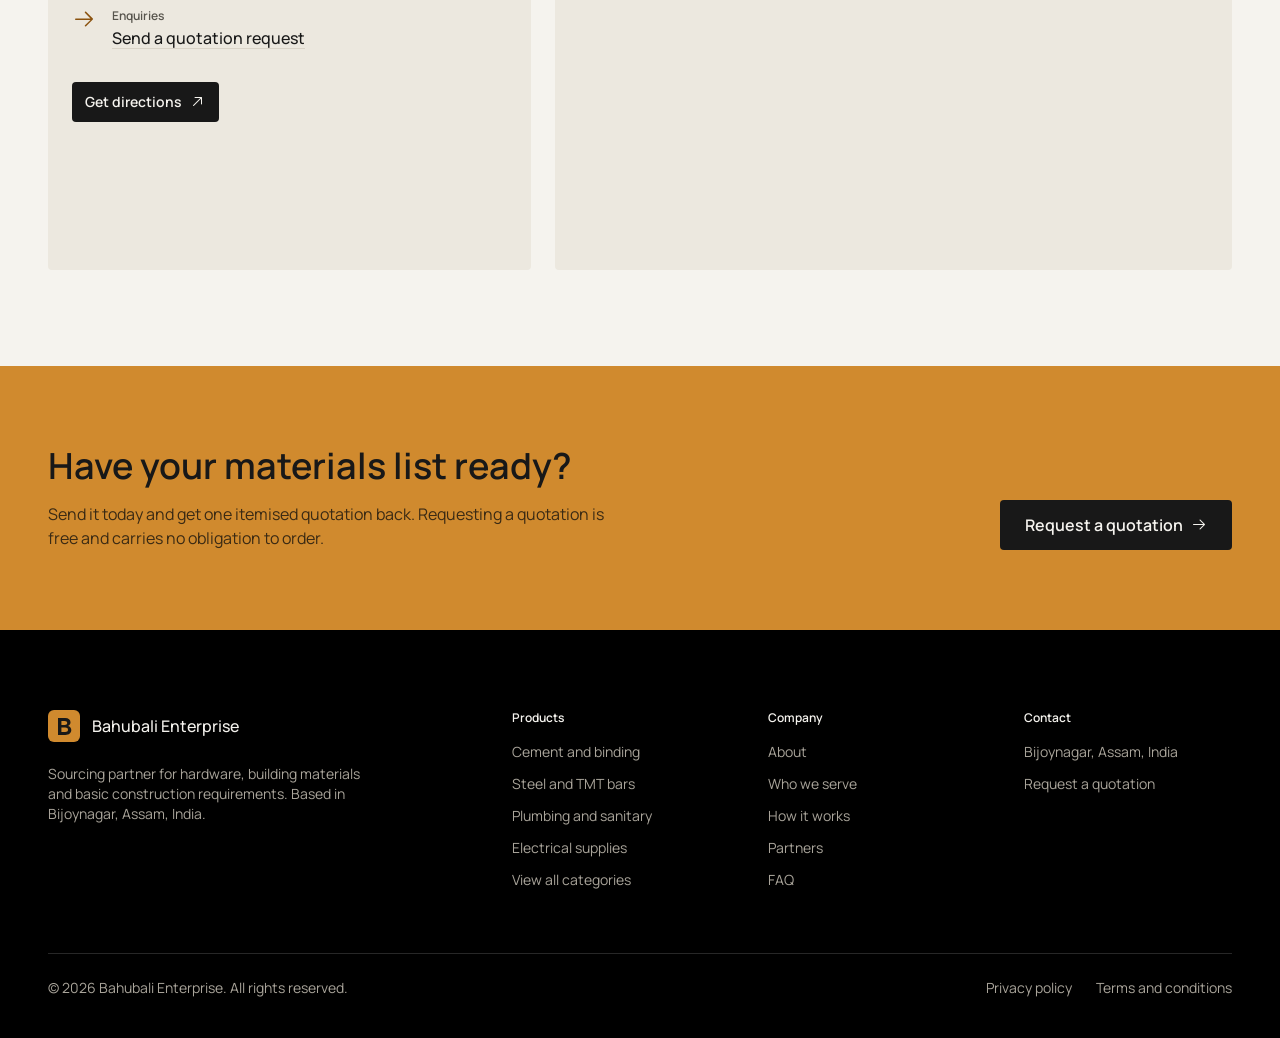
==== commit ad33c7e0: "Redesign: premium industrial direction, photo ready catalogue, sitemap Co-Authored-By: Claude Opus 5" ====
--- a/index.html
+++ b/index.html
@@ -4,28 +4,32 @@
 <meta charset="utf-8">
 <meta name="viewport" content="width=device-width, initial-scale=1">
 <title>Bahubali Enterprise | Hardware &amp; Building Materials Supplier, Bijoynagar, Assam</title>
-<meta name="description" content="One stop supplier of hardware and construction materials for contractors, builders and businesses. Request a quotation or enquire on WhatsApp.">
+<meta name="description" content="Sourcing partner for hardware and building materials in Bijoynagar, Assam. Contractors, builders and businesses send one list and receive one itemised quotation.">
 <meta name="robots" content="index, follow">
+<link rel="canonical" href="https://bahubali-website.vercel.app/">
 <meta property="og:type" content="website">
+<meta property="og:site_name" content="Bahubali Enterprise">
+<meta property="og:url" content="https://bahubali-website.vercel.app/">
 <meta property="og:title" content="Bahubali Enterprise | Hardware &amp; Building Materials Supplier">
-<meta property="og:description" content="Hardware and building materials for contractors, builders and businesses in Assam. Send your list once and get one clear quotation.">
+<meta property="og:description" content="Your sourcing partner for hardware and building materials in Assam. Send one list, receive one itemised quotation.">
 <meta property="og:image" content="https://bahubali-website.vercel.app/assets/img/og-image.png">
-<meta property="og:url" content="https://bahubali-website.vercel.app/">
-<link rel="canonical" href="https://bahubali-website.vercel.app/">
+<meta property="og:image:width" content="1200">
+<meta property="og:image:height" content="630">
 <meta name="twitter:card" content="summary_large_image">
-<meta name="theme-color" content="#F5F3EE">
+<meta name="theme-color" content="#181818">
 <link rel="icon" href="assets/img/favicon.svg" type="image/svg+xml">
 <link rel="preload" href="assets/fonts/manrope-latin-wght-normal.woff2" as="font" type="font/woff2" crossorigin>
 <link rel="stylesheet" href="assets/css/styles.css">
 <script>document.documentElement.classList.remove('no-js')</script>
 <script type="application/ld+json">
-{"@context":"https://schema.org","@type":"HardwareStore","name":"Bahubali Enterprise","description":"Supplier of hardware, building materials and basic construction requirements for business buyers.","address":{"@type":"PostalAddress","addressLocality":"Bijoynagar","addressRegion":"Assam","addressCountry":"IN"},"hasMap":"https://maps.app.goo.gl/s28Tkmbo3NxCLpEr9"}
+{"@context":"https://schema.org","@type":"HardwareStore","name":"Bahubali Enterprise","url":"https://bahubali-website.vercel.app/","image":"https://bahubali-website.vercel.app/assets/img/og-image.png","description":"Supplier of hardware, building materials and basic construction requirements for business buyers.","address":{"@type":"PostalAddress","addressLocality":"Bijoynagar","addressRegion":"Assam","addressCountry":"IN"},"hasMap":"https://maps.app.goo.gl/s28Tkmbo3NxCLpEr9"}
 </script>
 <script type="application/ld+json">
 {"@context":"https://schema.org","@type":"FAQPage","mainEntity":[
+{"@type":"Question","name":"How do I request a quotation?","acceptedAnswer":{"@type":"Answer","text":"Fill in the quotation form on this page, send us a WhatsApp message, or call us. Include the products and quantities you need."}},
+{"@type":"Question","name":"Does it cost anything to request a quotation?","acceptedAnswer":{"@type":"Answer","text":"No. Requesting a quotation is free and you are under no obligation to place an order."}},
 {"@type":"Question","name":"What does Bahubali Enterprise supply?","acceptedAnswer":{"@type":"Answer","text":"Hardware, building materials and basic construction requirements. Send us your list and we will confirm what we can supply."}},
 {"@type":"Question","name":"Who do you work with?","acceptedAnswer":{"@type":"Answer","text":"Contractors, builders, construction companies, hardware retailers, wholesalers, distributors, procurement teams and commercial establishments."}},
-{"@type":"Question","name":"How do I request a quotation?","acceptedAnswer":{"@type":"Answer","text":"Fill in the quotation form on this page, send us a WhatsApp message, or call us. Include the products and quantities you need."}},
 {"@type":"Question","name":"Where are you located?","acceptedAnswer":{"@type":"Answer","text":"We are based in Bijoynagar, Assam, India."}},
 {"@type":"Question","name":"How can I become a distributor or partner?","acceptedAnswer":{"@type":"Answer","text":"Submit the partnership enquiry form with your business details and our team will contact you."}}
 ]}
@@ -34,173 +38,234 @@
 <body>
 <a class="skip-link button-sm" href="#main">Skip to content</a>
 
-<header class="nav-wrap">
-  <nav class="nav" aria-label="Main">
-    <a class="brand title-3" href="#top" aria-label="Bahubali Enterprise, back to top"><span class="brand-mark caption-3" aria-hidden="true">B</span>Bahubali Enterprise</a>
-    <div class="nav-links title-4">
+<header class="site-header">
+  <div class="container header-inner">
+    <a class="brand" href="#top" aria-label="Bahubali Enterprise, back to top">
+      <span class="brand-mark" aria-hidden="true"><svg viewBox="0 0 32 32" width="32" height="32"><rect width="32" height="32" rx="6" fill="currentColor"/><path d="M10 8h7.200c3.300 0 5.300 1.700 5.300 4.300 0 1.700-.9 3-2.400 3.600 2 .5 3.200 2 3.200 4.100 0 3-2.200 4.900-5.900 4.900H10V8zm6.700 7c1.600 0 2.500-.7 2.500-2s-.9-2-2.500-2h-3.300v4h3.300zm.5 7c1.800 0 2.800-.8 2.800-2.200s-1-2.200-2.800-2.200h-3.800V22h3.800z" fill="var(--brand-mark-ink)"/></svg></span>
+      <span class="brand-text"><span class="title-3">Bahubali Enterprise</span><span class="caption-4 brand-sub">Hardware and building materials</span></span>
+    </a>
+    <nav class="nav-links title-4" aria-label="Main">
       <a href="#products">Products</a>
+      <a href="#about">About</a>
       <a href="#segments">Who we serve</a>
       <a href="#how">How it works</a>
       <a href="#partner">Partners</a>
-      <a href="#faq">FAQ</a>
       <a href="#contact">Contact</a>
-    </div>
-    <div class="nav-actions">
-      <a class="btn btn-primary button-sm" href="#quote">Request a quotation</a>
+    </nav>
+    <div class="header-actions">
+      <a class="btn btn-accent button-sm header-cta" href="#quote">Request a quotation</a>
       <button class="menu-toggle" type="button" aria-expanded="false" aria-controls="mobile-menu" aria-label="Open menu"><span></span><span></span></button>
     </div>
+  </div>
+</header>
+
+<div class="mobile-menu" id="mobile-menu" aria-hidden="true">
+  <nav class="m-nav" aria-label="Mobile">
+    <a class="m-link heading-4" style="--i:0" href="#products">Products</a>
+    <a class="m-link heading-4" style="--i:1" href="#about">About</a>
+    <a class="m-link heading-4" style="--i:2" href="#segments">Who we serve</a>
+    <a class="m-link heading-4" style="--i:3" href="#how">How it works</a>
+    <a class="m-link heading-4" style="--i:4" href="#partner">Partners</a>
+    <a class="m-link heading-4" style="--i:5" href="#faq">FAQ</a>
+    <a class="m-link heading-4" style="--i:6" href="#contact">Contact</a>
   </nav>
-</header>
-
-<div class="mobile-menu" id="mobile-menu" aria-hidden="true">
-  <a class="m-link heading-4" style="--i:0" href="#products">Products</a>
-  <a class="m-link heading-4" style="--i:1" href="#segments">Who we serve</a>
-  <a class="m-link heading-4" style="--i:2" href="#how">How it works</a>
-  <a class="m-link heading-4" style="--i:3" href="#partner">Partners</a>
-  <a class="m-link heading-4" style="--i:4" href="#faq">FAQ</a>
-  <a class="m-link heading-4" style="--i:5" href="#contact">Contact</a>
   <div class="menu-cta">
-    <a class="btn btn-primary button-md" href="#quote">Request a quotation</a>
-    <a class="btn btn-secondary button-md" data-contact="whatsapp" data-msg="Hello Bahubali Enterprise, I would like to enquire about hardware and building materials."><i class="ph ph-whatsapp-logo" aria-hidden="true"></i>WhatsApp enquiry</a>
+    <a class="btn btn-accent button-md" href="#quote">Request a quotation</a>
+    <a class="btn btn-ghost-dark button-md" data-contact="whatsapp" data-msg="Hello Bahubali Enterprise, I would like to enquire about hardware and building materials."><i class="ph ph-whatsapp-logo" aria-hidden="true"></i>WhatsApp enquiry</a>
   </div>
 </div>
 
 <main id="main">
 <span id="top"></span>
 
-<!-- 1. HERO -->
-<section class="hero">
-  <div class="container hero-grid">
-    <div>
-      <h1 class="hero-title"><span>Hardware and building </span><span>materials, sourced from </span><span>one trusted supplier</span></h1>
-      <p class="hero-sub title-2">Bahubali Enterprise supplies contractors, builders and businesses across Assam with the hardware and construction materials their projects need. Send your list once and get one clear quotation.</p>
+<!-- HERO -->
+<section class="hero" aria-labelledby="hero-title">
+  <div class="hero-grid">
+    <div class="hero-copy container-l">
+      <p class="kicker caption-3"><span class="kicker-line" aria-hidden="true"></span>Bijoynagar, Assam, India</p>
+      <h1 class="hero-title" id="hero-title"><span>Building better foundations.</span> <span>Supplying every requirement.</span></h1>
+      <p class="hero-sub title-2">Your sourcing partner for hardware and building materials. Bahubali Enterprise connects contractors, builders and businesses with the materials their projects need.</p>
       <div class="hero-actions">
-        <a class="btn btn-primary button-md" href="#quote">Request a quotation<i class="ph ph-arrow-right" aria-hidden="true"></i></a>
+        <a class="btn btn-accent button-md btn-lg" href="#quote">Request a quotation<i class="ph ph-arrow-right" aria-hidden="true"></i></a>
+        <a class="btn btn-outline button-md btn-lg" href="#products">Explore products</a>
+      </div>
+      <div class="hero-contact">
         <a class="text-link body-5" data-contact="whatsapp" data-msg="Hello Bahubali Enterprise, I would like a quotation for hardware and building materials."><i class="ph ph-whatsapp-logo" aria-hidden="true"></i>WhatsApp us</a>
         <a class="text-link body-5" data-contact="call"><i class="ph ph-phone" aria-hidden="true"></i>Call us</a>
-      </div>
-      <p class="hero-note caption-2"><i class="ph ph-map-pin" aria-hidden="true"></i>Based in Bijoynagar, Assam. Quotations are free with no obligation to order.</p>
-    </div>
-    <figure class="sheet reveal" aria-label="Example of a requirement list sent for quotation">
-      <div class="sheet-head"><span class="title-3">Your requirement list</span><span class="badge caption-4">Example</span></div>
-      <div class="sheet-row body-5"><span>Cement</span><span>200 bags</span></div>
-      <div class="sheet-row body-5"><span>TMT bars, 12 mm</span><span>3 tonnes</span></div>
-      <div class="sheet-row body-5"><span>CPVC pipes and fittings</span><span>As per list</span></div>
-      <div class="sheet-row body-5"><span>Electrical wire and switches</span><span>As per list</span></div>
-      <div class="sheet-row body-5"><span>Door hardware sets</span><span>40 sets</span></div>
-      <figcaption class="sheet-foot caption-1"><i class="ph ph-check-circle" aria-hidden="true"></i>One list in, one itemised quotation back</figcaption>
-    </figure>
-  </div>
-</section>
-
-<!-- Intro -->
-<section class="section surface" id="about">
-  <div class="container intro-grid reveal">
-    <div>
-      <span class="eyebrow caption-3">About us</span>
-      <h2 class="section-title">A single sourcing point for hardware and construction needs</h2>
-    </div>
-    <div>
-      <p class="title-2 muted">Bahubali Enterprise is a hardware and building materials business that serves business buyers first, so one accountable supplier can cover your whole list.</p>
+        <span class="caption-2 muted">Quotations are free, with no obligation to order.</span>
+      </div>
+    </div>
+    <div class="hero-visual" data-photo-frame>
+      <img class="photo" data-photo="hero" alt="Interior of a building materials warehouse with stocked racking" width="1600" height="1100" fetchpriority="high">
+      <div class="hero-index" aria-label="Product categories">
+        <p class="caption-3 index-head">Materials we supply</p>
+        <ol class="index-list">
+          <li><a href="#products"><span class="idx">01</span><span class="title-2">Cement and binding materials</span></a></li>
+          <li><a href="#products"><span class="idx">02</span><span class="title-2">Steel and TMT bars</span></a></li>
+          <li><a href="#products"><span class="idx">03</span><span class="title-2">Plumbing and sanitary</span></a></li>
+          <li><a href="#products"><span class="idx">04</span><span class="title-2">Electrical supplies</span></a></li>
+          <li><a href="#products"><span class="idx">05</span><span class="title-2">Paints and coatings</span></a></li>
+          <li><a href="#products"><span class="idx">06</span><span class="title-2">Tools and fasteners</span></a></li>
+          <li><a href="#products"><span class="idx">07</span><span class="title-2">Door and window hardware</span></a></li>
+          <li><a href="#products"><span class="idx">08</span><span class="title-2">Roofing materials</span></a></li>
+          <li><a href="#products"><span class="idx">09</span><span class="title-2">Tiles and flooring</span></a></li>
+        </ol>
+      </div>
+    </div>
+  </div>
+  <div class="hero-band">
+    <div class="container band-inner">
+      <p class="body-5"><span class="band-k caption-3">For</span>Contractors · Builders · Retailers · Wholesalers · Distributors · Procurement teams</p>
+      <a class="text-link body-5 band-link" href="#how">How quotations work<i class="ph ph-arrow-right" aria-hidden="true"></i></a>
+    </div>
+  </div>
+</section>
+
+<!-- ABOUT -->
+<section class="section" id="about" aria-labelledby="about-title">
+  <div class="container about-grid">
+    <div class="reveal">
+      <p class="kicker caption-3"><span class="kicker-line" aria-hidden="true"></span>About Bahubali Enterprise</p>
+      <h2 class="section-title" id="about-title">A sourcing partner for hardware and construction requirements</h2>
+    </div>
+    <div class="reveal">
+      <p class="lead title-1">We help business buyers source the hardware and building materials their work depends on, from a single, accountable supplier based in Bijoynagar, Assam.</p>
       <dl class="facts">
-        <div><dt class="caption-2">Based in</dt><dd class="body-2">Bijoynagar, Assam, India</dd></div>
-        <div><dt class="caption-2">We supply</dt><dd class="body-2">Hardware, building materials and basic construction requirements</dd></div>
-        <div><dt class="caption-2">We serve</dt><dd class="body-2">Contractors, builders, retailers, wholesalers, distributors and procurement teams</dd></div>
-        <div><dt class="caption-2">How to buy</dt><dd class="body-2">Send your list by form, WhatsApp or phone and receive one itemised quotation</dd></div>
+        <div><dt class="caption-3">Location</dt><dd class="body-2">Bijoynagar, Assam, India</dd></div>
+        <div><dt class="caption-3">Supply</dt><dd class="body-2">Hardware, building materials and basic construction requirements</dd></div>
+        <div><dt class="caption-3">Buyers</dt><dd class="body-2">Contractors, builders, construction companies, retailers, wholesalers, distributors, procurement teams and commercial establishments</dd></div>
+        <div><dt class="caption-3">Process</dt><dd class="body-2">Send your list by form, WhatsApp or phone and receive one itemised quotation</dd></div>
       </dl>
     </div>
   </div>
 </section>
 
-<!-- Products -->
-<section class="section" id="products">
-  <div class="container">
-    <div class="section-head reveal">
-      <span class="eyebrow caption-3">Product categories</span>
-      <h2 class="section-title">What you can source through us</h2>
-      <p class="body-3">Choose a category to start your quotation request. If what you need is not listed, add it to your enquiry and we will tell you whether we can supply it.</p>
-    </div>
-    <ul class="grid grid-3 cats reveal">
-      <li><a class="cat card-link" href="#quote" data-category="Cement and binding materials" aria-label="Request a quotation for Cement and binding materials"><i class="ph ph-package" aria-hidden="true"></i><div><h3 class="title-3">Cement and binding materials</h3><p class="caption-2">Cement and related materials for structural and finishing work.</p></div><i class="ph ph-arrow-right cat-go" aria-hidden="true"></i></a></li>
-      <li><a class="cat card-link" href="#quote" data-category="Steel and TMT bars" aria-label="Request a quotation for Steel and TMT bars"><i class="ph ph-barricade" aria-hidden="true"></i><div><h3 class="title-3">Steel and TMT bars</h3><p class="caption-2">Reinforcement steel and structural sections by size and quantity.</p></div><i class="ph ph-arrow-right cat-go" aria-hidden="true"></i></a></li>
-      <li><a class="cat card-link" href="#quote" data-category="Plumbing and sanitary" aria-label="Request a quotation for Plumbing and sanitary"><i class="ph ph-pipe" aria-hidden="true"></i><div><h3 class="title-3">Plumbing and sanitary</h3><p class="caption-2">Pipes, fittings, valves and sanitary items for sites and resale.</p></div><i class="ph ph-arrow-right cat-go" aria-hidden="true"></i></a></li>
-      <li><a class="cat card-link" href="#quote" data-category="Electrical supplies" aria-label="Request a quotation for Electrical supplies"><i class="ph ph-lightning" aria-hidden="true"></i><div><h3 class="title-3">Electrical supplies</h3><p class="caption-2">Wires, cables, switches, conduits and common electrical fittings.</p></div><i class="ph ph-arrow-right cat-go" aria-hidden="true"></i></a></li>
-      <li><a class="cat card-link" href="#quote" data-category="Paints and coatings" aria-label="Request a quotation for Paints and coatings"><i class="ph ph-paint-roller" aria-hidden="true"></i><div><h3 class="title-3">Paints and coatings</h3><p class="caption-2">Interior and exterior paints, primers, putty and waterproofing.</p></div><i class="ph ph-arrow-right cat-go" aria-hidden="true"></i></a></li>
-      <li><a class="cat card-link" href="#quote" data-category="Tools and fasteners" aria-label="Request a quotation for Tools and fasteners"><i class="ph ph-wrench" aria-hidden="true"></i><div><h3 class="title-3">Tools and fasteners</h3><p class="caption-2">Hand tools, power tool accessories, nails, screws, bolts and anchors.</p></div><i class="ph ph-arrow-right cat-go" aria-hidden="true"></i></a></li>
-      <li><a class="cat card-link" href="#quote" data-category="Door and window hardware" aria-label="Request a quotation for Door and window hardware"><i class="ph ph-door" aria-hidden="true"></i><div><h3 class="title-3">Door and window hardware</h3><p class="caption-2">Locks, hinges, handles, closers and fittings for doors and windows.</p></div><i class="ph ph-arrow-right cat-go" aria-hidden="true"></i></a></li>
-      <li><a class="cat card-link" href="#quote" data-category="Roofing materials" aria-label="Request a quotation for Roofing materials"><i class="ph ph-house-line" aria-hidden="true"></i><div><h3 class="title-3">Roofing materials</h3><p class="caption-2">Roofing sheets and the accessories needed to fix them.</p></div><i class="ph ph-arrow-right cat-go" aria-hidden="true"></i></a></li>
-      <li><a class="cat card-link" href="#quote" data-category="Tiles and flooring" aria-label="Request a quotation for Tiles and flooring"><i class="ph ph-squares-four" aria-hidden="true"></i><div><h3 class="title-3">Tiles and flooring</h3><p class="caption-2">Floor and wall tiles with adhesives and grouts.</p></ul><i class="ph ph-arrow-right cat-go" aria-hidden="true"></i></a></li>
-    </div>
-  </div>
-</section>
-
-<!-- Benefits -->
-<section class="section surface" id="benefits">
-  <div class="container split">
-    <div class="reveal">
-      <span class="eyebrow caption-3">Why buyers choose one supplier</span>
-      <h2 class="section-title">Less chasing, clearer purchasing</h2>
-    </div>
-    <ul class="benefits reveal">
-      <li><h3 class="heading-6">One list, one supplier</h3><p class="body-3">Send your full materials list and we quote across categories, so you do not have to chase several shops for one project.</p></li>
-      <li><h3 class="heading-6">Quotations built for business buyers</h3><p class="body-3">You receive an itemised quotation based on your quantities, ready to share for purchase approval.</p></li>
-      <li><h3 class="heading-6">Direct answers on WhatsApp or phone</h3><p class="body-3">Reach us directly to check availability and pricing without waiting on a ticket queue.</p></li>
-      <li><h3 class="heading-6">A local partner in Bijoynagar</h3><p class="body-3">We are based in Assam and work with project and trade buyers in the region. Ask us about supply to your location.</p></li>
+<!-- PRODUCTS -->
+<section class="section section-stone" id="products" aria-labelledby="products-title">
+  <div class="container">
+    <div class="section-top reveal">
+      <div>
+        <p class="kicker caption-3"><span class="kicker-line" aria-hidden="true"></span>Product catalogue</p>
+        <h2 class="section-title" id="products-title">Nine categories, one quotation</h2>
+      </div>
+      <p class="body-3 muted section-note">Select a category to start your quotation request. If an item is not listed, add it to your enquiry and we will confirm whether we can supply it.</p>
+    </div>
+    <ul class="catalogue">
+      <li class="tile tile-feature reveal"><a href="#quote" data-category="Cement and binding materials" data-photo-frame>
+        <div class="tile-media"><img class="photo" data-photo="cement" alt="Stacked cement bags" width="1200" height="1500" loading="lazy"><i class="ph ph-package tile-icon" aria-hidden="true"></i></div>
+        <div class="tile-body"><span class="idx caption-3">01</span><h3 class="heading-5">Cement and binding materials</h3><p class="body-6">Cement and related materials for structural and finishing work.</p><span class="tile-cta button-sm">Enquire<i class="ph ph-arrow-right" aria-hidden="true"></i></span></div></a></li>
+      <li class="tile tile-feature reveal"><a href="#quote" data-category="Steel and TMT bars" data-photo-frame>
+        <div class="tile-media"><img class="photo" data-photo="steel" alt="Bundles of ribbed TMT steel bars" width="1200" height="1500" loading="lazy"><i class="ph ph-barricade tile-icon" aria-hidden="true"></i></div>
+        <div class="tile-body"><span class="idx caption-3">02</span><h3 class="heading-5">Steel and TMT bars</h3><p class="body-6">Reinforcement steel and structural sections by size and quantity.</p><span class="tile-cta button-sm">Enquire<i class="ph ph-arrow-right" aria-hidden="true"></i></span></div></a></li>
+      <li class="tile reveal"><a href="#quote" data-category="Plumbing and sanitary" data-photo-frame>
+        <div class="tile-media"><img class="photo" data-photo="plumbing" alt="Pipes, valves and plumbing fittings" width="1200" height="1500" loading="lazy"><i class="ph ph-pipe tile-icon" aria-hidden="true"></i></div>
+        <div class="tile-body"><span class="idx caption-3">03</span><h3 class="title-1">Plumbing and sanitary</h3><p class="body-6">Pipes, fittings, valves and sanitary items.</p><span class="tile-cta button-sm">Enquire<i class="ph ph-arrow-right" aria-hidden="true"></i></span></div></a></li>
+      <li class="tile reveal"><a href="#quote" data-category="Electrical supplies" data-photo-frame>
+        <div class="tile-media"><img class="photo" data-photo="electrical" alt="Electrical cables and switches" width="1200" height="1500" loading="lazy"><i class="ph ph-lightning tile-icon" aria-hidden="true"></i></div>
+        <div class="tile-body"><span class="idx caption-3">04</span><h3 class="title-1">Electrical supplies</h3><p class="body-6">Wires, cables, switches and conduits.</p><span class="tile-cta button-sm">Enquire<i class="ph ph-arrow-right" aria-hidden="true"></i></span></div></a></li>
+      <li class="tile reveal"><a href="#quote" data-category="Paints and coatings" data-photo-frame>
+        <div class="tile-media"><img class="photo" data-photo="paints" alt="Paint tins and rollers" width="1200" height="1500" loading="lazy"><i class="ph ph-paint-roller tile-icon" aria-hidden="true"></i></div>
+        <div class="tile-body"><span class="idx caption-3">05</span><h3 class="title-1">Paints and coatings</h3><p class="body-6">Paints, primers, putty and waterproofing.</p><span class="tile-cta button-sm">Enquire<i class="ph ph-arrow-right" aria-hidden="true"></i></span></div></a></li>
+      <li class="tile reveal"><a href="#quote" data-category="Tools and fasteners" data-photo-frame>
+        <div class="tile-media"><img class="photo" data-photo="fasteners" alt="Bolts, nuts and screws" width="1200" height="1500" loading="lazy"><i class="ph ph-wrench tile-icon" aria-hidden="true"></i></div>
+        <div class="tile-body"><span class="idx caption-3">06</span><h3 class="title-1">Tools and fasteners</h3><p class="body-6">Hand tools, nails, screws, bolts and anchors.</p><span class="tile-cta button-sm">Enquire<i class="ph ph-arrow-right" aria-hidden="true"></i></span></div></a></li>
+      <li class="tile reveal"><a href="#quote" data-category="Door and window hardware" data-photo-frame>
+        <div class="tile-media"><img class="photo" data-photo="hardware" alt="Door hinges, handles and locks" width="1200" height="1500" loading="lazy"><i class="ph ph-door tile-icon" aria-hidden="true"></i></div>
+        <div class="tile-body"><span class="idx caption-3">07</span><h3 class="title-1">Door and window hardware</h3><p class="body-6">Locks, hinges, handles and closers.</p><span class="tile-cta button-sm">Enquire<i class="ph ph-arrow-right" aria-hidden="true"></i></span></div></a></li>
+      <li class="tile reveal"><a href="#quote" data-category="Roofing materials" data-photo-frame>
+        <div class="tile-media"><img class="photo" data-photo="roofing" alt="Corrugated roofing sheets" width="1200" height="1500" loading="lazy"><i class="ph ph-house-line tile-icon" aria-hidden="true"></i></div>
+        <div class="tile-body"><span class="idx caption-3">08</span><h3 class="title-1">Roofing materials</h3><p class="body-6">Roofing sheets and fixing accessories.</p><span class="tile-cta button-sm">Enquire<i class="ph ph-arrow-right" aria-hidden="true"></i></span></div></a></li>
+      <li class="tile reveal"><a href="#quote" data-category="Tiles and flooring" data-photo-frame>
+        <div class="tile-media"><img class="photo" data-photo="tiles" alt="Stacked porcelain floor tiles" width="1200" height="1500" loading="lazy"><i class="ph ph-squares-four tile-icon" aria-hidden="true"></i></div>
+        <div class="tile-body"><span class="idx caption-3">09</span><h3 class="title-1">Tiles and flooring</h3><p class="body-6">Floor and wall tiles with adhesives and grouts.</p><span class="tile-cta button-sm">Enquire<i class="ph ph-arrow-right" aria-hidden="true"></i></span></div></a></li>
+      <li class="tile tile-cta-card reveal"><a href="#quote" data-category="Other requirement">
+        <div class="tile-body"><h3 class="heading-5">Need something not listed?</h3><p class="body-3">Send your full list. We will tell you what we can supply.</p><span class="tile-cta button-md">Request a quotation<i class="ph ph-arrow-right" aria-hidden="true"></i></span></div></a></li>
     </ul>
   </div>
 </section>
 
-<!-- Tagline reveal -->
+<!-- BENEFITS -->
+<section class="section section-dark" id="benefits" aria-labelledby="benefits-title">
+  <div class="container">
+    <div class="section-top reveal">
+      <div>
+        <p class="kicker caption-3"><span class="kicker-line" aria-hidden="true"></span>Why buyers choose one supplier</p>
+        <h2 class="section-title" id="benefits-title">Less chasing.<br>Clearer purchasing.</h2>
+      </div>
+    </div>
+    <ol class="benefits reveal">
+      <li><span class="b-num heading-3" aria-hidden="true">01</span><div><h3 class="heading-6">One list, one supplier</h3><p class="body-3">Send your full materials list and we quote across categories, so you do not have to chase several shops for one project.</p></div></li>
+      <li><span class="b-num heading-3" aria-hidden="true">02</span><div><h3 class="heading-6">Quotations built for business buyers</h3><p class="body-3">You receive an itemised quotation based on your quantities, ready to share for purchase approval.</p></div></li>
+      <li><span class="b-num heading-3" aria-hidden="true">03</span><div><h3 class="heading-6">Direct communication</h3><p class="body-3">Reach us directly on WhatsApp or by phone to check availability and pricing, without waiting on a ticket queue.</p></div></li>
+      <li><span class="b-num heading-3" aria-hidden="true">04</span><div><h3 class="heading-6">A local sourcing partner in Bijoynagar</h3><p class="body-3">We are based in Assam and work with project and trade buyers in the region. Ask us about supply to your location.</p></div></li>
+    </ol>
+  </div>
+</section>
+
+<!-- TAGLINE -->
 <section class="tagline" aria-label="Our promise">
   <div class="container">
     <p class="tagline-text" id="tagline">Every material your project needs, quoted by one supplier you can reach directly.</p>
   </div>
 </section>
 
-<!-- Segments -->
-<section class="section" id="segments">
-  <div class="container">
-    <div class="section-head reveal">
-      <span class="eyebrow caption-3">Who we serve</span>
-      <h2 class="section-title">For contractors, retailers and procurement teams</h2>
-    </div>
-    <div class="grid grid-3 reveal">
-      <article class="card"><i class="ph ph-hard-hat" aria-hidden="true"></i><h3 class="heading-6">Contractors and builders</h3>
-        <p class="body-3">Send the materials list for a whole project or a single stage and have it quoted in one request.</p>
-        <div class="seg-links"><a class="text-link button-sm" href="#quote" data-category="Project requirement (contractor or builder)">Request a quotation<i class="ph ph-arrow-right" aria-hidden="true"></i></a></div></article>
-      <article class="card"><i class="ph ph-storefront" aria-hidden="true"></i><h3 class="heading-6">Retailers, wholesalers and distributors</h3>
-        <p class="body-3">Enquire about stock for resale and regular supply for your counter, or talk to us about a distribution partnership.</p>
-        <div class="seg-links"><a class="text-link button-sm" href="#quote" data-category="Stock for resale (retailer or wholesaler)">Request a quotation<i class="ph ph-arrow-right" aria-hidden="true"></i></a><a class="text-link button-sm" href="#partner" data-open-partner>Become a partner<i class="ph ph-arrow-right" aria-hidden="true"></i></a></div></article>
-      <article class="card"><i class="ph ph-buildings" aria-hidden="true"></i><h3 class="heading-6">Commercial and procurement buyers</h3>
+<!-- WHO WE SERVE -->
+<section class="section" id="segments" aria-labelledby="segments-title">
+  <div class="container">
+    <div class="section-top reveal">
+      <div>
+        <p class="kicker caption-3"><span class="kicker-line" aria-hidden="true"></span>Who we serve</p>
+        <h2 class="section-title" id="segments-title">Built around how your business buys</h2>
+      </div>
+    </div>
+    <div class="segments">
+      <article class="segment reveal">
+        <div class="seg-head"><i class="ph ph-hard-hat" aria-hidden="true"></i><span class="idx caption-3">01</span></div>
+        <h3 class="heading-5">Contractors and builders</h3>
+        <p class="body-3">Send the materials list for a whole project or a single stage and have it quoted in one request. Keep one contact for repeat orders as the site progresses.</p>
+        <a class="text-link button-sm" href="#quote" data-category="Project requirement (contractor or builder)">Request a quotation<i class="ph ph-arrow-right" aria-hidden="true"></i></a>
+      </article>
+      <article class="segment reveal">
+        <div class="seg-head"><i class="ph ph-storefront" aria-hidden="true"></i><span class="idx caption-3">02</span></div>
+        <h3 class="heading-5">Retailers and wholesalers</h3>
+        <p class="body-3">Enquire about stock for resale and regular supply for your counter, or talk to us about working together as a distributor or business partner.</p>
+        <div class="seg-links"><a class="text-link button-sm" href="#quote" data-category="Stock for resale (retailer or wholesaler)">Request a quotation<i class="ph ph-arrow-right" aria-hidden="true"></i></a><a class="text-link button-sm" href="#partner">Become a partner<i class="ph ph-arrow-right" aria-hidden="true"></i></a></div>
+      </article>
+      <article class="segment reveal">
+        <div class="seg-head"><i class="ph ph-buildings" aria-hidden="true"></i><span class="idx caption-3">03</span></div>
+        <h3 class="heading-5">Commercial and procurement buyers</h3>
         <p class="body-3">Get itemised quotations for maintenance, fit out and site requirements, ready for internal approval. Enquiries from across India and abroad are welcome.</p>
-        <div class="seg-links"><a class="text-link button-sm" href="#quote" data-category="Commercial or procurement requirement">Request a quotation<i class="ph ph-arrow-right" aria-hidden="true"></i></a></div></article>
-    </div>
-  </div>
-</section>
-
-<!-- How it works -->
-<section class="section surface" id="how">
-  <div class="container">
-    <div class="section-head reveal">
-      <span class="eyebrow caption-3">How it works</span>
-      <h2 class="section-title">From list to quotation in three steps</h2>
-    </div>
-    <ol class="steps reveal">
-      <li><span class="step-num heading-3" aria-hidden="true">1</span><div><h3 class="heading-6">Share your requirement</h3><p class="body-3">Use the form, WhatsApp or a phone call to send your products and quantities.</p></div></li>
-      <li><span class="step-num heading-3" aria-hidden="true">2</span><div><h3 class="heading-6">Receive your quotation</h3><p class="body-3">We confirm what we can supply and send you an itemised quotation.</p></div></li>
-      <li><span class="step-num heading-3" aria-hidden="true">3</span><div><h3 class="heading-6">Confirm your order</h3><p class="body-3">Approve the quotation and we agree pickup or supply arrangements with you.</p></div></li>
+        <a class="text-link button-sm" href="#quote" data-category="Commercial or procurement requirement">Request a quotation<i class="ph ph-arrow-right" aria-hidden="true"></i></a>
+      </article>
+    </div>
+  </div>
+</section>
+
+<!-- HOW IT WORKS -->
+<section class="section section-stone" id="how" aria-labelledby="how-title">
+  <div class="container">
+    <div class="section-top reveal">
+      <div>
+        <p class="kicker caption-3"><span class="kicker-line" aria-hidden="true"></span>How it works</p>
+        <h2 class="section-title" id="how-title">From list to quotation in three steps</h2>
+      </div>
+      <a class="btn btn-dark button-md" href="#quote">Request a quotation<i class="ph ph-arrow-right" aria-hidden="true"></i></a>
+    </div>
+    <ol class="process reveal">
+      <li><div class="p-mark"><span class="heading-6">1</span></div><h3 class="heading-6">Share your requirement</h3><p class="body-3">Use the form, WhatsApp or a phone call to send your products and quantities.</p></li>
+      <li><div class="p-mark"><span class="heading-6">2</span></div><h3 class="heading-6">Receive your quotation</h3><p class="body-3">We confirm what we can supply and send you an itemised quotation.</p></li>
+      <li><div class="p-mark"><span class="heading-6">3</span></div><h3 class="heading-6">Confirm your order</h3><p class="body-3">Approve the quotation and we agree pickup or supply arrangements with you.</p></li>
     </ol>
-    <a class="btn btn-primary button-md steps-cta reveal" href="#quote">Request a quotation<i class="ph ph-arrow-right" aria-hidden="true"></i></a>
-  </div>
-</section>
-
-<!-- Quote form -->
-<section class="section" id="quote">
+  </div>
+</section>
+
+<!-- QUOTE FORM -->
+<section class="section section-dark form-section" id="quote" aria-labelledby="quote-title">
   <div class="container form-grid">
     <div class="form-aside reveal">
-      <span class="eyebrow caption-3">Request a quotation</span>
-      <h2 class="section-title">Tell us what you need</h2>
-      <ul class="body-3">
+      <p class="kicker caption-3"><span class="kicker-line" aria-hidden="true"></span>Request a quotation</p>
+      <h2 class="section-title" id="quote-title">Tell us what you need</h2>
+      <ul class="assure body-3">
         <li><i class="ph ph-check-circle" aria-hidden="true"></i>Free to request, with no obligation to order</li>
         <li><i class="ph ph-check-circle" aria-hidden="true"></i>List as many products as you like</li>
         <li><i class="ph ph-check-circle" aria-hidden="true"></i>Your details are used only to respond to this enquiry</li>
@@ -210,58 +275,66 @@
         <a class="text-link body-5" data-contact="call"><i class="ph ph-phone" aria-hidden="true"></i>Call the business</a>
       </div>
     </div>
-    <form class="form-card reveal" id="quote-form" data-form="Quotation request" novalidate>
-      <div class="fields">
-        <div class="field"><label class="title-4" for="q-name">Your name</label><input id="q-name" name="Name" autocomplete="name" required aria-describedby="q-name-e"><span class="err caption-2" id="q-name-e">Enter your name.</span></div>
-        <div class="field"><label class="title-4" for="q-company">Company name <span class="opt">(optional)</span></label><input id="q-company" name="Company" autocomplete="organization"></div>
-        <div class="field"><label class="title-4" for="q-phone">Phone number</label><input id="q-phone" name="Phone" type="tel" inputmode="tel" autocomplete="tel" required data-type="phone" aria-describedby="q-phone-h q-phone-e"><span class="hint caption-2" id="q-phone-h">Add the country code if you are outside India.</span><span class="err caption-2" id="q-phone-e">Enter a valid phone number with at least 10 digits.</span></div>
-        <div class="field"><label class="title-4" for="q-email">Email <span class="opt">(optional)</span></label><input id="q-email" name="Email" type="email" autocomplete="email" data-type="email" aria-describedby="q-email-e"><span class="err caption-2" id="q-email-e">Enter a valid email address, such as name@company.com.</span></div>
-        <div class="field full"><label class="title-4" for="q-req">Product requirements</label><textarea id="q-req" name="Requirements" rows="4" required aria-describedby="q-req-e" placeholder="List the products, sizes or brands you need"></textarea><span class="err caption-2" id="q-req-e">Tell us which products you need.</span></div>
-        <div class="field full"><label class="title-4" for="q-qty">Quantities <span class="opt">(optional)</span></label><input id="q-qty" name="Quantities" placeholder="For example 200 bags, 3 tonnes, 40 sets"></div>
-        <div class="field full"><label class="title-4" for="q-info">Additional information <span class="opt">(optional)</span></label><textarea id="q-info" name="Additional information" rows="3" placeholder="Site location, required date or anything else we should know"></textarea></div>
-        <div class="hp" aria-hidden="true"><label>Leave this empty<input name="botcheck" tabindex="-1" autocomplete="off"></label></div>
-      </div>
-      <div class="form-foot"><button class="btn btn-primary button-md" type="submit">Request a quotation</button><p class="caption-2">By sending this form you agree to our <a href="privacy.html">privacy policy</a>.</p></div>
+    <form class="form-panel reveal" id="quote-form" data-form="Quotation request" novalidate>
+      <fieldset>
+        <legend class="caption-3 legend">Your details</legend>
+        <div class="fields">
+          <div class="field"><label class="title-4" for="q-name">Full name</label><input id="q-name" name="Name" autocomplete="name" required aria-describedby="q-name-e"><span class="err caption-2" id="q-name-e">Enter your full name.</span></div>
+          <div class="field"><label class="title-4" for="q-company">Company name <span class="opt">(optional)</span></label><input id="q-company" name="Company" autocomplete="organization"></div>
+          <div class="field"><label class="title-4" for="q-phone">Phone number</label><input id="q-phone" name="Phone" type="tel" inputmode="tel" autocomplete="tel" required data-type="phone" aria-describedby="q-phone-h q-phone-e"><span class="hint caption-2" id="q-phone-h">Add the country code if you are outside India.</span><span class="err caption-2" id="q-phone-e">Enter a valid phone number with at least 10 digits.</span></div>
+          <div class="field"><label class="title-4" for="q-email">Email <span class="opt">(optional)</span></label><input id="q-email" name="Email" type="email" inputmode="email" autocomplete="email" data-type="email" aria-describedby="q-email-e"><span class="err caption-2" id="q-email-e">Enter a valid email address, such as name@company.com.</span></div>
+        </div>
+      </fieldset>
+      <fieldset>
+        <legend class="caption-3 legend">Your requirement</legend>
+        <div class="fields">
+          <div class="field full"><label class="title-4" for="q-req">Product requirements</label><textarea id="q-req" name="Requirements" rows="4" required aria-describedby="q-req-e" placeholder="List the products, sizes or brands you need"></textarea><span class="err caption-2" id="q-req-e">Tell us which products you need.</span></div>
+          <div class="field full"><label class="title-4" for="q-qty">Quantities <span class="opt">(optional)</span></label><input id="q-qty" name="Quantities" placeholder="For example 200 bags, 3 tonnes, 40 sets"></div>
+          <div class="field full"><label class="title-4" for="q-info">Additional information <span class="opt">(optional)</span></label><textarea id="q-info" name="Additional information" rows="3" placeholder="Site location, required date or anything else we should know"></textarea></div>
+          <div class="hp" aria-hidden="true"><label>Leave this empty<input name="botcheck" tabindex="-1" autocomplete="off"></label></div>
+        </div>
+      </fieldset>
+      <div class="form-foot"><button class="btn btn-accent button-md btn-lg" type="submit">Request a quotation<i class="ph ph-arrow-right" aria-hidden="true"></i></button><p class="caption-2">By sending this form you agree to our <a href="privacy.html">privacy policy</a>.</p></div>
       <div class="form-msg body-5" role="status" aria-live="polite"></div>
     </form>
   </div>
 </section>
 
-<!-- Partner form -->
-<section class="section surface" id="partner">
+<!-- PARTNER -->
+<section class="section" id="partner" aria-labelledby="partner-title">
   <div class="container form-grid" id="partner-grid">
     <div class="form-aside reveal">
-      <span class="eyebrow caption-3">Distributors and partners</span>
-      <h2 class="section-title">Work with Bahubali Enterprise</h2>
-      <p class="body-3 muted aside-text">If you are a retailer, wholesaler, distributor or supplier and want to explore working together, tell us about your business. We review every enquiry and reply to discuss what is possible.</p>
+      <p class="kicker caption-3"><span class="kicker-line" aria-hidden="true"></span>Distributors and partners</p>
+      <h2 class="section-title" id="partner-title">Work with Bahubali Enterprise</h2>
+      <p class="body-3 muted aside-text">If you are a retailer, wholesaler, distributor or supplier and would like to explore working together, tell us about your business. We review every enquiry and reply to discuss what is possible.</p>
       <div class="alt">
-        <button class="btn btn-secondary button-md" type="button" id="partner-open" aria-expanded="false" aria-controls="partner-form" hidden>Become a partner<i class="ph ph-arrow-right" aria-hidden="true"></i></button>
-        < class="text-link body-5" data-contact="whatsapp" data-msg="Hello Bahubali Enterprise, I would like to discuss a distributor or business partnership."><i class="ph ph-handshake" aria-hidden="true"></i>Discuss on WhatsApp</a>
-      </div>
-    </div>
-    <form class="form-card reveal" id="partner-form" data-form="Partnership enquiry" novalidate>
+        <button class="btn btn-dark button-md" type="button" id="partner-open" aria-expanded="false" aria-controls="partner-form" hidden>Become a partner<i class="ph ph-arrow-right" aria-hidden="true"></i></button>
+        <a class="text-link body-5" data-contact="whatsapp" data-msg="Hello Bahubali Enterprise, I would like to discuss a distributor or business partnership."><i class="ph ph-handshake" aria-hidden="true"></i>Discuss on WhatsApp</a>
+      </div>
+    </div>
+    <form class="form-panel form-panel-light reveal" id="partner-form" data-form="Partnership enquiry" novalidate>
       <div class="fields">
         <div class="field"><label class="title-4" for="p-biz">Business name</label><input id="p-biz" name="Business name" autocomplete="organization" required aria-describedby="p-biz-e"><span class="err caption-2" id="p-biz-e">Enter your business name.</span></div>
         <div class="field"><label class="title-4" for="p-name">Contact person</label><input id="p-name" name="Contact person" autocomplete="name" required aria-describedby="p-name-e"><span class="err caption-2" id="p-name-e">Enter a contact name.</span></div>
         <div class="field"><label class="title-4" for="p-phone">Phone number</label><input id="p-phone" name="Phone" type="tel" inputmode="tel" autocomplete="tel" required data-type="phone" aria-describedby="p-phone-e"><span class="err caption-2" id="p-phone-e">Enter a valid phone number with at least 10 digits.</span></div>
-        <div class="field"><label class="title-4" for="p-email">Email <span class="opt">(optional)</span></label><input id="p-email" name="Email" type="email" autocomplete="email" data-type="email" aria-describedby="p-email-e"><span class="err caption-2" id="p-email-e">Enter a valid email address, such as name@company.com.</span></div>
-        <div class="field"><label class="title-4" for="p-loc">Location</label><input id="p-loc" name="Location" autocomplete="address-level2" required aria-describedby="p-loc-e" placeholder="City, state or country"><span class="err caption-2" id="p-loc-e">Enter your business location.</span></div>
+        <div class="field"><label class="title-4" for="p-email">Email <span class="opt">(optional)</span></label><input id="p-email" name="Email" type="email" inputmode="email" autocomplete="email" data-type="email" aria-describedby="p-email-e"><span class="err caption-2" id="p-email-e">Enter a valid email address, such as name@company.com.</span></div>
+        <div class="field"><label class="title-4" for="p-loc">Business location</label><input id="p-loc" name="Location" autocomplete="address-level2" required aria-describedby="p-loc-e" placeholder="City, state or country"><span class="err caption-2" id="p-loc-e">Enter your business location.</span></div>
         <div class="field"><label class="title-4" for="p-type">Business type</label><select id="p-type" name="Business type" required aria-describedby="p-type-e"><option value="">Select one</option><option>Hardware retailer</option><option>Wholesaler</option><option>Distributor</option><option>Contractor or builder</option><option>Manufacturer or supplier</option><option>Other</option></select><span class="err caption-2" id="p-type-e">Select your business type.</span></div>
         <div class="field full"><label class="title-4" for="p-req">Partnership requirements</label><textarea id="p-req" name="Partnership requirements" rows="4" required aria-describedby="p-req-e" placeholder="Products of interest, expected volumes and how you would like to work with us"></textarea><span class="err caption-2" id="p-req-e">Tell us what kind of partnership you have in mind.</span></div>
         <div class="hp" aria-hidden="true"><label>Leave this empty<input name="botcheck" tabindex="-1" autocomplete="off"></label></div>
       </div>
-      <div class="form-foot"><button class="btn btn-primary button-md" type="submit">Send partnership enquiry</button><p class="caption-2">By sending this form you agree to our <a href="privacy.html">privacy policy</a>.</p></div>
+      <div class="form-foot"><button class="btn btn-dark button-md btn-lg" type="submit">Send partnership enquiry</button><p class="caption-2">By sending this form you agree to our <a href="privacy.html">privacy policy</a>.</p></div>
       <div class="form-msg body-5" role="status" aria-live="polite"></div>
     </form>
   </div>
 </section>
 
 <!-- FAQ -->
-<section class="section" id="faq">
+<section class="section section-stone" id="faq" aria-labelledby="faq-title">
   <div class="container split">
     <div class="reveal">
-      <span class="eyebrow caption-3">FAQ</span>
-      <h2 class="section-title">Questions buyers ask us</h2>
+      <p class="kicker caption-3"><span class="kicker-line" aria-hidden="true"></span>FAQ</p>
+      <h2 class="section-title" id="faq-title">Questions buyers ask us</h2>
       <p class="body-3 muted aside-text">Not answered here? Add your question to the <a class="inline-link" href="#quote">quotation form</a> and we will reply with your quote.</p>
     </div>
     <div class="faq-list reveal">
@@ -270,7 +343,7 @@
       <details><summary class="title-3">Does it cost anything to request a quotation?<i class="ph ph-plus" aria-hidden="true"></i></summary><p class="body-3">No. Requesting a quotation is free and you are under no obligation to place an order.</p></details>
       <details><summary class="title-3">Do you deliver to project sites?<i class="ph ph-plus" aria-hidden="true"></i></summary><p class="body-3">Supply arrangements depend on the order and your location. Mention your site location in your enquiry and we will confirm what is possible before you order.</p></details>
       <details><summary class="title-3">Do you work with buyers outside Assam?<i class="ph ph-plus" aria-hidden="true"></i></summary><p class="body-3">We welcome enquiries from businesses across India and from partners abroad. We will confirm what we can do for each request individually.</p></details>
-      <details><summary class="title-3">What does Bahubali Enterprise supply?<i class="ph ph-plus" aria-hidden="true"></i></summary><p class="body-3">Hardware, building materials and basic construction requirements. The categories on this page show the main areas we cover. Send us your list and we will confirm what we can supply.</p></details>
+      <details><summary class="title-3">What does Bahubali Enterprise supply?<i class="ph ph-plus" aria-hidden="true"></i></summary><p class="body-3">Hardware, building materials and basic construction requirements. The catalogue on this page shows the main areas we cover. Send us your list and we will confirm what we can supply.</p></details>
       <details><summary class="title-3">Who do you work with?<i class="ph ph-plus" aria-hidden="true"></i></summary><p class="body-3">Mainly business buyers: contractors, builders, construction companies, hardware retailers, wholesalers, distributors, procurement teams and commercial establishments.</p></details>
       <details><summary class="title-3">Where are you located?<i class="ph ph-plus" aria-hidden="true"></i></summary><p class="body-3">We are based in Bijoynagar, Assam, India. You will find the map and directions in the contact section below.</p></details>
       <details><summary class="title-3">How can I become a distributor or partner?<i class="ph ph-plus" aria-hidden="true"></i></summary><p class="body-3">Submit the partnership enquiry form with your business details and requirements. Our team will contact you to discuss the next step.</p></details>
@@ -278,37 +351,41 @@
   </div>
 </section>
 
-<!-- Contact -->
-<section class="section surface" id="contact">
-  <div class="container">
-    <div class="section-head reveal">
-      <span class="eyebrow caption-3">Contact and location</span>
-      <h2 class="section-title">Find us in Bijoynagar, Assam</h2>
+<!-- CONTACT -->
+<section class="section" id="contact" aria-labelledby="contact-title">
+  <div class="container">
+    <div class="section-top reveal">
+      <div>
+        <p class="kicker caption-3"><span class="kicker-line" aria-hidden="true"></span>Contact and location</p>
+        <h2 class="section-title" id="contact-title">Find us in Bijoynagar, Assam</h2>
+      </div>
     </div>
     <div class="contact-grid reveal">
-      <div class="card">
+      <div class="contact-panel">
         <dl class="contact-list">
-          <div><i class="ph ph-map-pin" aria-hidden="true"></i><span><dt class="caption-2">Address</dt><dd class="body-2" data-fill="address">Bijoynagar, Assam, India</dd></span></div>
-          <div><i class="ph ph-arrow-right" aria-hidden="true"></i><span><dt class="caption-2">Enquiries</dt><dd class="body-2"><a href="#quote">Send a quotation request</a></dd></span></div>
-          <div data-row="hours"><i class="ph ph-clock" aria-hidden="true"></i><span><dt class="caption-2">Business hours</dt><dd class="body-2" data-fill="hours"></dd></span></div>
-          <div data-row="phone"><i class="ph ph-phone" aria-hidden="true"></i><span><dt class="caption-2">Phone</dt><dd class="body-2"><a data-contact="call" data-fill="phone"></a></dd></span></div>
-          <div data-row="whatsapp"><i class="ph ph-whatsapp-logo" aria-hidden="true"></i><span><dt class="caption-2">WhatsApp</dt><dd class="body-2"><a data-contact="whatsapp" data-msg="Hello Bahubali Enterprise, I have an enquiry.">Message us on WhatsApp</a></dd></span></div>
-          <div data-row="email"><i class="ph ph-envelope-simple" aria-hidden="true"></i><span><dt class="caption-2">Email</dt><dd class="body-2"><a data-contact="email"></a></dd></span></div>
+          <div><i class="ph ph-map-pin" aria-hidden="true"></i><span><dt class="caption-3">Address</dt><dd class="body-2" data-fill="address">Bijoynagar, Assam, India</dd></span></div>
+          <div><i class="ph ph-arrow-right" aria-hidden="true"></i><span><dt class="caption-3">Enquiries</dt><dd class="body-2"><a href="#quote">Send a quotation request</a></dd></span></div>
+          <div data-row="hours"><i class="ph ph-clock" aria-hidden="true"></i><span><dt class="caption-3">Business hours</dt><dd class="body-2" data-fill="hours"></dd></span></div>
+          <div data-row="phone"><i class="ph ph-phone" aria-hidden="true"></i><span><dt class="caption-3">Phone</dt><dd class="body-2"><a data-contact="call" data-fill="phone"></a></dd></span></div>
+          <div data-row="whatsapp"><i class="ph ph-whatsapp-logo" aria-hidden="true"></i><span><dt class="caption-3">WhatsApp</dt><dd class="body-2"><a data-contact="whatsapp" data-msg="Hello Bahubali Enterprise, I have an enquiry.">Message us on WhatsApp</a></dd></span></div>
+          <div data-row="email"><i class="ph ph-envelope-simple" aria-hidden="true"></i><span><dt class="caption-3">Email</dt><dd class="body-2"><a data-contact="email"></a></dd></span></div>
         </dl>
-        <a class="btn btn-secondary button-sm" id="map-link" href="https://maps.app.goo.gl/s28Tkmbo3NxCLpEr9" target="_blank" rel="noopener">Get directions<i class="ph ph-arrow-up-right" aria-hidden="true"></i></a>
+        <a class="btn btn-dark button-sm" id="map-link" href="https://maps.app.goo.gl/s28Tkmbo3NxCLpEr9" target="_blank" rel="noopener">Get directions<i class="ph ph-arrow-up-right" aria-hidden="true"></i></a>
       </div>
       <div class="map"><iframe id="map-frame" title="Map showing Bahubali Enterprise in Bijoynagar, Assam" loading="lazy" referrerpolicy="no-referrer-when-downgrade" allowfullscreen></iframe></div>
     </div>
   </div>
 </section>
 
-<!-- Final CTA -->
-<section class="final">
-  <div class="container reveal">
-    <h2 class="section-title">Have your materials list ready?</h2>
-    <p class="body-3">Send it today and get one itemised quotation back. Requesting a quotation is free and carries no obligation to order.</p>
-    <div class="hero-actions">
-      <a class="btn btn-light button-md" href="#quote">Request a quotation<i class="ph ph-arrow-right" aria-hidden="true"></i></a>
+<!-- FINAL CTA -->
+<section class="final" aria-labelledby="final-title">
+  <div class="container final-inner reveal">
+    <div>
+      <h2 class="section-title" id="final-title">Have your materials list ready?</h2>
+      <p class="body-3">Send it today and get one itemised quotation back. Requesting a quotation is free and carries no obligation to order.</p>
+    </div>
+    <div class="final-actions">
+      <a class="btn btn-accent button-md btn-lg" href="#quote">Request a quotation<i class="ph ph-arrow-right" aria-hidden="true"></i></a>
       <a class="text-link body-5" data-contact="whatsapp" data-msg="Hello Bahubali Enterprise, I would like a quotation for hardware and building materials."><i class="ph ph-whatsapp-logo" aria-hidden="true"></i>WhatsApp us</a>
       <a class="text-link body-5" data-contact="call"><i class="ph ph-phone" aria-hidden="true"></i>Call us</a>
     </div>
@@ -319,19 +396,37 @@
 <footer class="footer">
   <div class="container">
     <div class="footer-grid">
-      <a class="brand title-3" href="#top"><span class="brand-mark caption-3" aria-hidden="true">B</span>Bahubali Enterprise</a>
-      <nav class="caption-1" aria-label="Footer">
-        <a href="#products">Products</a><a href="#quote">Request a quotation</a><a href="#partner">Partners</a><a href="#contact">Contact</a><a href="privacy.html">Privacy policy</a><a href="terms.html">Terms</a>
+      <div class="footer-brand">
+        <a class="brand" href="#top"><span class="brand-mark" aria-hidden="true"><svg viewBox="0 0 32 32" width="32" height="32"><rect width="32" height="32" rx="6" fill="currentColor"/><path d="M10 8h7.200c3.300 0 5.300 1.700 5.300 4.300 0 1.700-.9 3-2.400 3.600 2 .5 3.200 2 3.200 4.100 0 3-2.200 4.900-5.900 4.900H10V8zm6.700 7c1.600 0 2.500-.7 2.500-2s-.9-2-2.500-2h-3.300v4h3.300zm.5 7c1.800 0 2.800-.8 2.800-2.200s-1-2.200-2.800-2.200h-3.800V22h3.800z" fill="var(--brand-mark-ink)"/></svg></span><span class="title-3">Bahubali Enterprise</span></a>
+        <p class="body-6">Sourcing partner for hardware, building materials and basic construction requirements. Based in Bijoynagar, Assam, India.</p>
+      </div>
+      <nav aria-label="Products" class="f-col">
+        <p class="caption-3 f-head">Products</p>
+        <a class="body-6" href="#products">Cement and binding</a><a class="body-6" href="#products">Steel and TMT bars</a><a class="body-6" href="#products">Plumbing and sanitary</a><a class="body-6" href="#products">Electrical supplies</a><a class="body-6" href="#products">View all categories</a>
       </nav>
-    </div>
-    <p class="legal caption-2">© <span id="year">2026</span> Bahubali Enterprise, Bijoynagar, Assam, India. Hardware and building materials supplier.</p>
+      <nav aria-label="Company" class="f-col">
+        <p class="caption-3 f-head">Company</p>
+        <a class="body-6" href="#about">About</a><a class="body-6" href="#segments">Who we serve</a><a class="body-6" href="#how">How it works</a><a class="body-6" href="#partner">Partners</a><a class="body-6" href="#faq">FAQ</a>
+      </nav>
+      <div class="f-col">
+        <p class="caption-3 f-head">Contact</p>
+        <p class="body-6" data-fill="address">Bijoynagar, Assam, India</p>
+        <a class="body-6" data-contact="call" data-fill="phone"></a>
+        <a class="body-6" data-contact="email"></a>
+        <a class="body-6" href="#quote">Request a quotation</a>
+      </div>
+    </div>
+    <div class="footer-base">
+      <p class="caption-2">© <span id="year">2026</span> Bahubali Enterprise. All rights reserved.</p>
+      <nav aria-label="Legal" class="caption-2 legal-links"><a href="privacy.html">Privacy policy</a><a href="terms.html">Terms and conditions</a></nav>
+    </div>
   </div>
 </footer>
 
 <div class="action-bar" role="group" aria-label="Quick contact">
-  <a class="btn btn-secondary button-sm" data-contact="call"><i class="ph ph-phone" aria-hidden="true"></i>Call</a>
-  <a class="btn btn-secondary button-sm" data-contact="whatsapp" data-msg="Hello Bahubali Enterprise, I would like a quotation for hardware and building materials."><i class="ph ph-whatsapp-logo" aria-hidden="true"></i>WhatsApp</a>
-  <a class="btn btn-primary button-sm" href="#quote">Request a quotation</a>
+  <a class="btn btn-ghost-dark button-sm" data-contact="call" aria-label="Call us"><i class="ph ph-phone" aria-hidden="true"></i>Call</a>
+  <a class="btn btn-ghost-dark button-sm" data-contact="whatsapp" data-msg="Hello Bahubali Enterprise, I would like a quotation for hardware and building materials." aria-label="WhatsApp us"><i class="ph ph-whatsapp-logo" aria-hidden="true"></i>WhatsApp</a>
+  <a class="btn btn-accent button-sm" href="#quote">Request a quotation</a>
 </div>
 
 <script src="assets/js/config.js"></script>
--- a/assets/css/styles.css
+++ b/assets/css/styles.css
@@ -7,13 +7,18 @@
   --s-0: 0; --s-25: 2px; --s-50: 4px; --s-75: 8px; --s-100: 12px; --s-200: 16px; --s-300: 24px;
   --s-400: 32px; --s-500: 40px; --s-600: 48px; --s-700: 64px; --s-800: 80px; --s-900: 96px;
   --r-sm: 4px; --r-md: 6px; --r-lg: 8px; --r-xl: 12px; --r-2xl: 16px; --r-3xl: 24px; --r-full: 9999px;
-  --bg: #F5F3EE; --surface: #FFFFFF; --ink: #141414; --muted: #5A5852; --line: #DFDBD2;
-  --accent: #7A4E12; --accent-soft: #EFE7DA; --dark: #181818; --dark-2: #272727;
-  --error: #A32A1C; --success: #1F5A3A;
+  /* Light surfaces */
+  --bg: #F5F3EE; --stone: #ECE8DF; --surface: #FFFFFF; --ink: #181818; --muted: #57544D; --line: #D9D3C7;
+  /* Industrial amber accent: --accent for fills, --accent-ink for text on light surfaces */
+  --accent: #D08A2E; --accent-hover: #E19B3F; --accent-ink: #8A520F;
+  /* Dark surfaces (skill palette only) */
+  --dark: #181818; --dark-2: #1F1F1F; --dark-3: #272727; --dark-4: #313131; --dark-line: #3A3A3A; --dark-muted: #A9A49A;
+  --brand-mark-ink: #F5F3EE;
+  --error: #A32A1C; --success: #1F5A3A; --error-dark: #FF8A7A; --success-dark: #7FD1A0;
   --ease: cubic-bezier(0.22, 1, 0.36, 1);
 }
 *, *::before, *::after { box-sizing: border-box; }
-html { scroll-behavior: smooth; scroll-padding-top: var(--s-900); -webkit-text-size-adjust: 100%; }
+html { scroll-behavior: smooth; scroll-padding-top: var(--s-800); -webkit-text-size-adjust: 100%; }
 body { margin: 0; background: var(--bg); color: var(--ink); font-family: "Manrope", system-ui, sans-serif; font-size: 16px; line-height: 24px; font-weight: 400; -webkit-font-smoothing: antialiased; overflow-x: hidden; }
 h1, h2, h3, h4, p, ul, ol, dl, dd, figure { margin: 0; padding: 0; }
 h1, h2, h3, h4 { text-wrap: balance; }
@@ -87,191 +92,314 @@
 .ph-arrow-up-right:before {  content: "\e092"; }
 .ph-caret-down:before {  content: "\e136"; }
 
-/* Layout */
-.container { width: 100%; max-width: 1152px; margin: 0 auto; padding: 0 var(--s-200); }
+/* ================= Layout ================= */
+.container { width: 100%; max-width: 1280px; margin: 0 auto; padding: 0 var(--s-200); }
 @media (min-width: 768px) { .container { padding: 0 var(--s-400); } }
-.section { padding: var(--s-700) 0; }
-@media (min-width: 768px) { .section { padding: var(--s-900) 0; } }
-.section-head { max-width: 680px; margin-bottom: var(--s-500); }
-.section-head p { margin-top: var(--s-200); color: var(--muted); }
-.eyebrow { display: inline-block; color: var(--accent); margin-bottom: var(--s-100); }
-.surface { background: var(--surface); }
-.grid { display: grid; gap: var(--s-200); }
-@media (min-width: 640px) { .grid-2 { grid-template-columns: repeat(2, 1fr); } .grid-3 { grid-template-columns: repeat(2, 1fr); } }
-@media (min-width: 960px) { .grid-3 { grid-template-columns: repeat(3, 1fr); } .grid-4 { grid-template-columns: repeat(4, 1fr); } .grid { gap: var(--s-300); } }
-
-.skip-link { position: absolute; left: var(--s-200); top: var(--s-200); z-index: 100; background: var(--ink); color: #fff; padding: var(--s-75) var(--s-100); border-radius: var(--r-lg); transform: translateY(-80px); transition: transform 500ms var(--ease); }
+@media (min-width: 1280px) { .container { padding: 0 var(--s-600); } }
+.section { padding: var(--s-800) 0; }
+@media (min-width: 1024px) { .section { padding: var(--s-900) 0; } }
+.section-stone { background: var(--stone); }
+.section-dark { background: var(--dark); color: #F5F3EE; }
+.section-dark .muted, .section-dark .section-note { color: var(--dark-muted); }
+.muted { color: var(--muted); }
+
+.kicker { display: flex; align-items: center; gap: var(--s-100); color: var(--accent-ink); margin-bottom: var(--s-200); }
+.kicker-line { width: 24px; height: 2px; background: currentColor; flex: none; }
+.section-dark .kicker, .hero-visual .kicker, .final .kicker { color: var(--accent); }
+.section-top { display: grid; gap: var(--s-300); margin-bottom: var(--s-600); align-items: end; }
+.section-top .section-title { max-width: 680px; }
+.section-note { max-width: 440px; }
+@media (min-width: 1024px) { .section-top { grid-template-columns: 1fr auto; gap: var(--s-700); } }
+.split { display: grid; gap: var(--s-500); }
+@media (min-width: 1024px) { .split { grid-template-columns: 4fr 7fr; gap: var(--s-700); } }
+.idx { color: var(--accent-ink); font-variant-numeric: tabular-nums; }
+
+.skip-link { position: absolute; left: var(--s-200); top: var(--s-200); z-index: 100; background: var(--ink); color: #fff; padding: var(--s-75) var(--s-100); border-radius: var(--r-sm); transform: translateY(-80px); transition: transform 500ms var(--ease); }
 .skip-link:focus { transform: translateY(0); }
-:focus-visible { outline: 2px solid var(--accent); outline-offset: 2px; }
-
-/* Buttons */
-.btn { display: inline-flex; align-items: center; justify-content: center; gap: var(--s-75); padding: var(--s-75) var(--s-100); border-radius: var(--r-lg); border: 1px solid transparent; cursor: pointer; white-space: nowrap; transition: background-color 300ms var(--ease), border-color 300ms var(--ease), opacity 300ms var(--ease), transform 300ms var(--ease); }
+:focus-visible { outline: 2px solid var(--accent-ink); outline-offset: 2px; }
+.section-dark :focus-visible, .final :focus-visible, .footer :focus-visible, .hero-visual :focus-visible, .mobile-menu :focus-visible, .action-bar :focus-visible { outline-color: var(--accent); }
+
+/* ================= Buttons ================= */
+.btn { display: inline-flex; align-items: center; justify-content: center; gap: var(--s-75); padding: var(--s-75) var(--s-100); min-height: 40px; border-radius: var(--r-sm); border: 1px solid transparent; cursor: pointer; white-space: nowrap; transition: background-color 300ms var(--ease), border-color 300ms var(--ease), color 300ms var(--ease), transform 300ms var(--ease); }
+.btn .ph { font-size: 16px; transition: transform 300ms var(--ease); }
+.btn:hover .ph-arrow-right { transform: translateX(4px); }
 .btn:active { transform: scale(0.98); }
-.btn-primary { background: var(--ink); color: #fff; }
-.btn-primary:hover { background: #313131; }
-.btn-secondary { background: var(--surface); color: var(--ink); border-color: var(--line); }
-.btn-secondary:hover { border-color: var(--ink); }
-.btn-light { background: #fff; color: var(--ink); }
-.btn-light:hover { background: var(--accent-soft); }
-.btn-ghost-dark { background: transparent; color: #fff; border-color: #5a5a5a; }
-.btn-ghost-dark:hover { border-color: #fff; }
-.btn[disabled], .is-disabled { opacity: 0.45; cursor: not-allowed; pointer-events: none; }
-.text-link { display: inline-flex; align-items: center; gap: var(--s-75); color: var(--ink); border-radius: var(--r-sm); transition: color 300ms var(--ease), opacity 300ms var(--ease); }
-.text-link:hover { color: var(--accent); }
-.text-link .ph { font-size: 20px; }
-
-/* Nav */
-.nav-wrap { position: fixed; top: var(--s-200); left: 0; right: 0; z-index: 50; display: flex; justify-content: center; padding: 0 var(--s-200); pointer-events: none; }
-.nav { pointer-events: auto; display: flex; align-items: center; gap: var(--s-300); padding: var(--s-75) var(--s-75) var(--s-75) var(--s-200); background: rgba(255,255,255,0.72); -webkit-backdrop-filter: blur(16px); backdrop-filter: blur(16px); border: 1px solid var(--line); border-radius: var(--r-full); max-width: 100%; }
-.brand { display: inline-flex; align-items: center; gap: var(--s-75); border-radius: var(--r-sm); }
-.brand-mark { width: 24px; height: 24px; border-radius: var(--r-md); background: var(--ink); color: #fff; display: grid; place-items: center; }
-.nav-links { display: none; align-items: center; gap: var(--s-300); }
-.nav-links a { color: var(--muted); border-radius: var(--r-sm); transition: color 300ms var(--ease); }
-.nav-links a:hover, .nav-links a[aria-current="true"] { color: var(--ink); }
-.nav-links a[aria-current="true"] { text-decoration: underline; text-underline-offset: 8px; text-decoration-thickness: 2px; text-decoration-color: var(--accent); }
-.nav .btn { border-radius: var(--r-full); }
-.nav-actions { display: flex; align-items: center; gap: var(--s-75); margin-left: auto; }
-.menu-toggle { width: 40px; height: 40px; border-radius: var(--r-full); border: 1px solid var(--line); background: var(--surface); display: grid; place-items: center; cursor: pointer; position: relative; }
-.menu-toggle span { position: absolute; width: 16px; height: 2px; background: var(--ink); border-radius: var(--r-full); transition: transform 500ms var(--ease); }
+.btn-lg { min-height: 48px; padding: var(--s-100) var(--s-300); }
+.btn-accent { background: var(--accent); color: var(--dark); }
+.btn-accent:hover { background: var(--accent-hover); }
+.btn-dark { background: var(--dark); color: #F5F3EE; }
+.btn-dark:hover { background: var(--dark-4); }
+.btn-outline { background: transparent; color: var(--ink); border-color: var(--ink); }
+.btn-outline:hover { background: var(--ink); color: #F5F3EE; }
+.btn-ghost-dark { background: transparent; color: #F5F3EE; border-color: var(--dark-line); }
+.btn-ghost-dark:hover { border-color: #F5F3EE; }
+.btn[disabled] { opacity: 0.6; cursor: progress; }
+.text-link { display: inline-flex; align-items: center; gap: var(--s-75); border-radius: var(--r-sm); transition: color 300ms var(--ease); }
+.text-link .ph { font-size: 18px; transition: transform 300ms var(--ease); }
+.text-link:hover { color: var(--accent-ink); }
+.text-link:hover .ph-arrow-right { transform: translateX(4px); }
+.section-dark .text-link:hover, .final .text-link:hover { color: var(--accent); }
+.inline-link { color: inherit; text-decoration: underline; text-underline-offset: 4px; text-decoration-color: var(--accent); transition: color 300ms var(--ease); }
+.inline-link:hover { color: var(--accent-ink); }
+
+/* ================= Header ================= */
+.site-header { position: fixed; top: var(--s-100); left: 0; right: 0; z-index: 50; padding: 0 var(--s-100); pointer-events: none; }
+.header-inner { pointer-events: auto; display: flex; align-items: center; gap: var(--s-300); max-width: 1232px; padding: var(--s-75) var(--s-75) var(--s-75) var(--s-200); background: rgba(24,24,24,0.86); -webkit-backdrop-filter: blur(16px); backdrop-filter: blur(16px); color: #F5F3EE; border-radius: var(--r-lg); transition: background-color 300ms var(--ease); }
+@media (min-width: 768px) { .site-header { top: var(--s-200); padding: 0 var(--s-200); } }
+.brand { display: inline-flex; align-items: center; gap: var(--s-100); border-radius: var(--r-sm); min-width: 0; }
+.brand-mark { color: var(--accent); display: block; flex: none; line-height: 0; --brand-mark-ink: #181818; }
+.brand-text { display: grid; min-width: 0; }
+.brand-text .title-3 { white-space: nowrap; }
+.brand-sub { color: var(--dark-muted); white-space: nowrap; }
+.nav-links { display: none; align-items: center; gap: var(--s-300); margin-left: auto; }
+.nav-links a { color: var(--dark-muted); border-radius: var(--r-sm); padding: var(--s-50) 0; transition: color 300ms var(--ease); position: relative; }
+.nav-links a::after { content: ""; position: absolute; left: 0; right: 0; bottom: -2px; height: 2px; background: var(--accent); transform: scaleX(0); transform-origin: left; transition: transform 500ms var(--ease); }
+.nav-links a:hover, .nav-links a[aria-current="true"] { color: #F5F3EE; }
+.nav-links a[aria-current="true"]::after { transform: scaleX(1); }
+.header-actions { display: flex; align-items: center; gap: var(--s-75); margin-left: auto; }
+.menu-toggle { width: 40px; height: 40px; border-radius: var(--r-sm); border: 1px solid var(--dark-line); background: transparent; display: grid; place-items: center; cursor: pointer; position: relative; color: #F5F3EE; }
+.menu-toggle span { position: absolute; width: 16px; height: 2px; background: currentColor; border-radius: var(--r-full); transition: transform 500ms var(--ease); }
 .menu-toggle span:first-child { transform: translateY(-4px); }
 .menu-toggle span:last-child { transform: translateY(4px); }
 .menu-toggle[aria-expanded="true"] span:first-child { transform: rotate(45deg); }
 .menu-toggle[aria-expanded="true"] span:last-child { transform: rotate(-45deg); }
-@media (min-width: 960px) { .nav-links { display: flex; } .menu-toggle { display: none; } }
-
-.mobile-menu { position: fixed; inset: 0; z-index: 40; background: rgba(245,243,238,0.94); -webkit-backdrop-filter: blur(24px); backdrop-filter: blur(24px); padding: var(--s-900) var(--s-300) var(--s-400); display: flex; flex-direction: column; gap: var(--s-300); opacity: 0; visibility: hidden; transition: opacity 300ms var(--ease), visibility 0s linear 300ms; overflow-y: auto; }
+@media (max-width: 559px) { .header-cta { display: none; } .brand-sub { display: none; } }
+@media (min-width: 1100px) { .nav-links { display: flex; } .menu-toggle { display: none; } .header-actions { margin-left: var(--s-100); } }
+
+.mobile-menu { position: fixed; inset: 0; z-index: 40; background: rgba(24,24,24,0.97); -webkit-backdrop-filter: blur(24px); backdrop-filter: blur(24px); color: #F5F3EE; padding: var(--s-900) var(--s-300) var(--s-400); display: flex; flex-direction: column; gap: var(--s-400); opacity: 0; visibility: hidden; transition: opacity 300ms var(--ease), visibility 0s linear 300ms; overflow-y: auto; }
 .mobile-menu.open { opacity: 1; visibility: visible; transition: opacity 300ms var(--ease); }
-.mobile-menu a.m-link { opacity: 0; transform: translateY(24px); transition: opacity 500ms var(--ease), transform 500ms var(--ease); }
+.m-nav { display: grid; gap: var(--s-100); padding-top: var(--s-300); }
+.mobile-menu a.m-link { opacity: 0; transform: translateY(24px); transition: opacity 500ms var(--ease), transform 500ms var(--ease), color 300ms var(--ease); border-radius: var(--r-sm); }
+.mobile-menu a.m-link:hover { color: var(--accent); }
 .mobile-menu.open a.m-link { opacity: 1; transform: none; transition-delay: min(calc(var(--i) * 60ms), 400ms); }
 .mobile-menu .menu-cta { margin-top: auto; display: grid; gap: var(--s-100); }
-@media (min-width: 960px) { .mobile-menu { display: none; } }
-
-/* Hero */
-.hero { padding: var(--s-900) 0 var(--s-700); }
-.hero-grid { display: grid; gap: var(--s-600); align-items: center; }
-@media (min-width: 1100px) { .hero-grid { grid-template-columns: minmax(0, 680px) minmax(0, 1fr); gap: var(--s-700); } .hero { padding: var(--s-900) 0; } .hero-grid { padding-top: var(--s-700); } }
-.hero-title { max-width: 680px; background: linear-gradient(90deg, #000000, #666666); -webkit-background-clip: text; background-clip: text; color: transparent; padding-bottom: var(--s-50); }
-.hero-title span { display: inline; }
-@media (min-width: 1100px) { .hero-title span { display: block; } }
-.hero-sub { max-width: 680px; margin-top: var(--s-300); color: var(--muted); }
-.hero-actions { margin-top: var(--s-400); display: flex; flex-wrap: wrap; align-items: center; gap: var(--s-300); }
-.hero-note { margin-top: var(--s-300); color: var(--muted); display: flex; align-items: center; gap: var(--s-75); }
-.sheet { background: var(--surface); border: 1px solid var(--line); border-radius: var(--r-3xl); padding: var(--s-200); max-width: 440px; width: 100%; }
-@media (min-width: 1100px) { .sheet { margin-left: auto; } }
-.sheet-head { display: flex; justify-content: space-between; align-items: center; padding: var(--s-75) var(--s-75) var(--s-200); }
-.sheet-row { display: flex; justify-content: space-between; gap: var(--s-200); padding: var(--s-100); border-radius: var(--r-lg); background: var(--bg); margin-bottom: var(--s-75); }
-.sheet-row span:last-child { color: var(--muted); white-space: nowrap; }
-.sheet-foot { display: flex; align-items: center; gap: var(--s-75); padding: var(--s-100) var(--s-75) var(--s-75); color: var(--success); }
-.badge { display: inline-flex; padding: var(--s-50) var(--s-75); border-radius: var(--r-full); background: var(--accent-soft); color: var(--accent); }
-
-/* Cards */
-.card { background: var(--surface); border: 1px solid var(--line); border-radius: var(--r-2xl); padding: var(--s-300); display: flex; flex-direction: column; gap: var(--s-100); }
-.card .ph { font-size: 32px; color: var(--accent); margin-bottom: var(--s-75); }
-.card p { color: var(--muted); }
-.card-link { transition: border-color 300ms var(--ease), transform 500ms var(--ease); }
-.card-link:hover { border-color: var(--ink); transform: translateY(-2px); }
-.card-link:active { transform: scale(0.98); }
-.card-link .go { margin-top: auto; padding-top: var(--s-100); color: var(--ink); display: inline-flex; align-items: center; gap: var(--s-50); }
-.card-link .go .ph { font-size: 16px; color: inherit; margin: 0; }
-.card .btn { align-self: flex-start; margin-top: auto; }
-.card ul { display: grid; gap: var(--s-75); color: var(--muted); margin-bottom: var(--s-200); }
-.card ul li { display: flex; gap: var(--s-75); }
-.card ul .ph { font-size: 20px; margin: 0; flex: none; }
-.intro-grid { display: grid; gap: var(--s-400); }
-@media (min-width: 960px) { .intro-grid { grid-template-columns: 1fr 1fr; gap: var(--s-700); } }
-.facts { margin-top: var(--s-400); display: grid; gap: var(--s-300); }
-.facts div { display: grid; gap: var(--s-50); }
-.facts dt { color: var(--accent); }
+@media (min-width: 1100px) { .mobile-menu { display: none; } }
+
+/* ================= Hero ================= */
+.hero { background: var(--bg); }
+.hero-grid { display: grid; min-height: 100svh; }
+.hero-copy { padding: calc(var(--s-900) + var(--s-400)) var(--s-200) var(--s-600); display: flex; flex-direction: column; justify-content: center; }
+.hero-title { max-width: 680px; font-size: 36px; line-height: 40px; font-weight: 600; background: linear-gradient(90deg, #000000, #666666); -webkit-background-clip: text; background-clip: text; color: transparent; padding-bottom: var(--s-50); }
+.hero-title span { display: block; }
+.hero-sub { max-width: 560px; margin-top: var(--s-300); color: var(--muted); }
+.hero-actions { margin-top: var(--s-400); display: flex; flex-wrap: wrap; gap: var(--s-100); }
+.hero-contact { margin-top: var(--s-300); display: flex; flex-wrap: wrap; align-items: center; gap: var(--s-100) var(--s-300); }
+.hero-visual { position: relative; background: var(--dark); color: #F5F3EE; overflow: hidden; display: flex; align-items: flex-end; min-height: 440px; }
+.hero-visual .photo { position: absolute; inset: 0; width: 100%; height: 100%; object-fit: cover; opacity: 0; transition: opacity 700ms var(--ease); }
+.hero-visual.has-photo .photo { opacity: 1; }
+.hero-index { position: relative; width: 100%; padding: var(--s-600) var(--s-200) var(--s-400); }
+.has-photo .hero-index { background: rgba(24,24,24,0.88); -webkit-backdrop-filter: blur(8px); backdrop-filter: blur(8px); margin: var(--s-200); width: auto; border-radius: var(--r-lg); padding: var(--s-300); }
+.index-head { color: var(--accent); margin-bottom: var(--s-200); }
+.index-list li a { display: flex; align-items: baseline; gap: var(--s-200); padding: var(--s-100) 0; border-radius: var(--r-sm); transition: color 300ms var(--ease), transform 500ms var(--ease); }
+.index-list li + li a { box-shadow: 0 -1px 0 var(--dark-line); }
+.index-list .idx { color: var(--dark-muted); width: 24px; flex: none; }
+.index-list a:hover { color: var(--accent); transform: translateX(4px); }
+.hero-band { background: var(--dark-2); color: var(--dark-muted); }
+.band-inner { display: flex; flex-wrap: wrap; justify-content: space-between; align-items: center; gap: var(--s-100) var(--s-300); padding-top: var(--s-200); padding-bottom: var(--s-200); }
+.band-k { color: var(--accent); margin-right: var(--s-100); }
+.band-link { color: #F5F3EE; }
+.band-link:hover { color: var(--accent); }
+@media (min-width: 768px) {
+  .hero-title { font-size: 48px; line-height: 48px; }
+  .hero-copy { padding: calc(var(--s-900) + var(--s-600)) var(--s-400) var(--s-700); }
+  .hero-index { padding: var(--s-700) var(--s-400) var(--s-500); }
+}
+@media (min-width: 1024px) {
+  .hero-grid { grid-template-columns: 7fr 5fr; min-height: max(720px, calc(100svh - 56px)); }
+  .hero-copy { padding: calc(var(--s-900) + var(--s-700)) var(--s-600) var(--s-800) max(var(--s-400), calc((100vw - 1280px) / 2 + var(--s-600))); }
+  .hero-visual { min-height: 0; }
+  .hero-index { padding: calc(var(--s-900) + var(--s-400)) var(--s-500) var(--s-600); }
+}
+@media (min-width: 1280px) { .hero-title { font-size: 60px; line-height: 60px; } }
+
+/* ================= About ================= */
+.about-grid { display: grid; gap: var(--s-500); }
+@media (min-width: 1024px) { .about-grid { grid-template-columns: 5fr 7fr; gap: var(--s-700); } }
+.lead { color: var(--ink); max-width: 680px; }
+.facts { margin-top: var(--s-500); }
+.facts div { display: grid; gap: var(--s-50); padding: var(--s-200) 0; box-shadow: 0 -1px 0 var(--line); }
+.facts dt { color: var(--accent-ink); }
 @media (min-width: 640px) { .facts div { grid-template-columns: 120px 1fr; gap: var(--s-300); align-items: baseline; } }
-.step-num { color: var(--accent); }
-
-/* Tagline */
-.tagline { background: var(--dark); color: #fff; padding: var(--s-900) 0; }
-.tagline-text { max-width: 680px; }
+
+/* ================= Catalogue ================= */
+.catalogue { display: grid; gap: var(--s-200); grid-template-columns: 1fr; }
+@media (min-width: 640px) { .catalogue { grid-template-columns: repeat(2, 1fr); } }
+@media (min-width: 1024px) { .catalogue { grid-template-columns: repeat(4, 1fr); gap: var(--s-300); } .tile-feature { grid-column: span 2; } }
+.tile > a { display: flex; flex-direction: column; height: 100%; background: var(--surface); border-radius: var(--r-sm); overflow: hidden; transition: transform 500ms var(--ease); }
+.tile > a:hover { transform: translateY(-4px); }
+.tile > a:active { transform: scale(0.99); }
+.tile-media { position: relative; aspect-ratio: 4 / 3; background: var(--dark-2); overflow: hidden; display: grid; place-items: center; }
+.tile-feature .tile-media { aspect-ratio: 16 / 10; }
+/* Without a photo the icon panel stays short on phones so the catalogue does not become a wall of dark blocks */
+@media (max-width: 639px) { .tile:not(.has-photo-tile) .tile-media { aspect-ratio: 21 / 9; } .tile a.has-photo .tile-media { aspect-ratio: 4 / 3; } }
+.tile-media .photo { position: absolute; inset: 0; width: 100%; height: 100%; object-fit: cover; opacity: 0; transition: opacity 700ms var(--ease), transform 700ms var(--ease); }
+.has-photo .tile-media .photo { opacity: 1; }
+.tile > a:hover .photo { transform: scale(1.04); }
+.tile-icon { font-size: 48px; color: var(--accent); transition: transform 500ms var(--ease); }
+.tile-feature .tile-icon { font-size: 64px; }
+.has-photo .tile-icon { display: none; }
+.tile > a:hover .tile-icon { transform: scale(1.08); }
+.tile-body { display: flex; flex-direction: column; gap: var(--s-75); padding: var(--s-300); flex: 1; }
+.tile-body p { color: var(--muted); }
+.tile-cta { margin-top: auto; padding-top: var(--s-100); display: inline-flex; align-items: center; gap: var(--s-75); color: var(--ink); }
+.tile-cta .ph { font-size: 16px; transition: transform 300ms var(--ease); }
+.tile > a:hover .tile-cta { color: var(--accent-ink); }
+.tile > a:hover .tile-cta .ph { transform: translateX(4px); }
+.tile-cta-card > a { background: var(--dark); color: #F5F3EE; }
+.tile-cta-card .tile-body { justify-content: flex-end; padding: var(--s-400) var(--s-300); min-height: 240px; }
+.tile-cta-card .tile-body p { color: var(--dark-muted); }
+.tile-cta-card .tile-cta { color: var(--accent); }
+.tile-cta-card > a:hover .tile-cta { color: var(--accent-hover); }
+@media (min-width: 640px) and (max-width: 1023px) { .tile-cta-card { grid-column: span 2; } }
+@media (min-width: 1024px) { .tile-cta-card .tile-body { min-height: 0; } }
+
+/* ================= Benefits (dark) ================= */
+.benefits { display: grid; gap: 0; }
+.benefits li { display: grid; grid-template-columns: 64px 1fr; gap: var(--s-200); padding: var(--s-400) 0; box-shadow: 0 -1px 0 var(--dark-line); }
+.benefits .b-num { color: var(--accent); }
+.benefits h3 { margin-bottom: var(--s-75); }
+.benefits p { color: var(--dark-muted); max-width: 520px; }
+@media (min-width: 768px) { .benefits { grid-template-columns: 1fr 1fr; column-gap: var(--s-600); } .benefits li { grid-template-columns: 80px 1fr; padding: var(--s-500) 0; } }
+
+/* ================= Tagline ================= */
+.tagline { background: var(--dark); color: #F5F3EE; padding: 0 0 var(--s-900); }
+.tagline-text { max-width: 880px; font-size: 30px; line-height: 36px; font-weight: 600; }
+@media (min-width: 768px) { .tagline-text { font-size: 48px; line-height: 48px; } }
+@media (min-width: 1280px) { .tagline-text { font-size: 60px; line-height: 60px; } }
 .tagline-text .w { opacity: 0.3; transition: opacity 500ms var(--ease); }
 .tagline-text .w.on { opacity: 1; }
 
-/* Forms */
+/* ================= Segments ================= */
+.segments { display: grid; gap: var(--s-200); }
+@media (min-width: 1024px) { .segments { grid-template-columns: repeat(3, 1fr); gap: var(--s-300); } }
+.segment { display: flex; flex-direction: column; gap: var(--s-200); padding: var(--s-400) var(--s-300); background: var(--surface); border-radius: var(--r-sm); transition: transform 500ms var(--ease); }
+.segment:hover { transform: translateY(-4px); }
+.seg-head { display: flex; justify-content: space-between; align-items: center; margin-bottom: var(--s-200); }
+.seg-head .ph { font-size: 40px; color: var(--accent-ink); }
+.segment p { color: var(--muted); }
+.segment > .text-link, .seg-links { margin-top: auto; padding-top: var(--s-200); }
+.seg-links { display: flex; flex-wrap: wrap; gap: var(--s-100) var(--s-300); }
+
+/* ================= Process ================= */
+.process { display: grid; gap: var(--s-400); counter-reset: none; }
+.process li { position: relative; display: grid; gap: var(--s-100); padding-left: 64px; }
+.p-mark { position: absolute; left: 0; top: 0; width: 40px; height: 40px; border-radius: var(--r-full); background: var(--dark); color: var(--accent); display: grid; place-items: center; }
+.process li:not(:last-child)::before { content: ""; position: absolute; left: 19px; top: 48px; bottom: calc(-1 * var(--s-400) + 8px); width: 2px; background: var(--line); }
+.process p { color: var(--muted); max-width: 400px; }
+@media (min-width: 1024px) {
+  .process { grid-template-columns: repeat(3, 1fr); gap: var(--s-600); }
+  .process li { padding-left: 0; padding-top: 64px; }
+  .process li:not(:last-child)::before { left: 48px; right: calc(-1 * var(--s-600) + 8px); top: 19px; bottom: auto; width: auto; height: 2px; }
+}
+
+/* ================= Forms ================= */
 .form-grid { display: grid; gap: var(--s-500); align-items: start; }
-@media (min-width: 960px) { .form-grid { grid-template-columns: 5fr 7fr; gap: var(--s-700); } }
-.form-aside ul { margin-top: var(--s-300); display: grid; gap: var(--s-100); color: var(--muted); }
-.form-aside li { display: flex; gap: var(--s-75); }
-.form-aside li .ph { font-size: 20px; color: var(--accent); flex: none; margin-top: var(--s-25); }
-.form-aside .alt { margin-top: var(--s-400); display: flex; flex-wrap: wrap; gap: var(--s-300); }
-.form-card { background: var(--surface); border: 1px solid var(--line); border-radius: var(--r-3xl); padding: var(--s-200); }
-@media (min-width: 640px) { .form-card { padding: var(--s-400); } }
-.bg-stone .form-card { background: var(--surface); }
-.fields { display: grid; gap: var(--s-200); }
+@media (min-width: 1024px) { .form-grid { grid-template-columns: 5fr 7fr; gap: var(--s-700); } }
+.form-grid.closed { grid-template-columns: 1fr; }
+.form-aside .aside-text { margin-top: var(--s-200); max-width: 560px; }
+.assure { margin-top: var(--s-400); display: grid; gap: var(--s-100); }
+.assure li { display: flex; gap: var(--s-100); color: var(--dark-muted); }
+.assure .ph { font-size: 20px; color: var(--accent); flex: none; margin-top: var(--s-25); }
+.alt { margin-top: var(--s-400); display: flex; flex-wrap: wrap; align-items: center; gap: var(--s-200) var(--s-300); }
+.form-panel { background: var(--dark-3); border-radius: var(--r-lg); padding: var(--s-300) var(--s-200); display: grid; gap: var(--s-400); }
+.form-panel-light { background: var(--surface); }
+@media (min-width: 640px) { .form-panel { padding: var(--s-500); } }
+fieldset { border: 0; margin: 0; padding: 0; min-width: 0; }
+.legend { padding: 0; margin-bottom: var(--s-200); color: var(--accent); }
+.fields { display: grid; gap: var(--s-200) var(--s-300); }
 @media (min-width: 640px) { .fields { grid-template-columns: 1fr 1fr; } .fields .full { grid-column: 1 / -1; } }
-.field { display: grid; gap: var(--s-50); align-content: start; }
-.field label .opt { color: var(--muted); font-weight: 400; }
-.field input, .field select, .field textarea { width: 100%; padding: var(--s-75) var(--s-100); border: 1px solid var(--line); border-radius: var(--r-lg); background: var(--surface); min-height: 40px; transition: border-color 300ms var(--ease); }
+.field { display: grid; gap: var(--s-75); align-content: start; }
+.field .opt { color: var(--muted); font-weight: 400; }
+.field input, .field select, .field textarea { width: 100%; min-height: 48px; padding: var(--s-100); border-radius: var(--r-sm); border: 1px solid var(--line); background: var(--surface); color: var(--ink); font-size: 16px; line-height: 24px; transition: border-color 300ms var(--ease), background-color 300ms var(--ease); }
 .field textarea { resize: vertical; min-height: 96px; }
 .field input:hover, .field select:hover, .field textarea:hover { border-color: var(--muted); }
 .field input:focus-visible, .field select:focus-visible, .field textarea:focus-visible { outline: 2px solid var(--accent); outline-offset: 0; border-color: var(--accent); }
 .field [aria-invalid="true"] { border-color: var(--error); }
+.field .hint { color: var(--muted); }
 .field .err { color: var(--error); display: none; }
 .field .err.show { display: block; }
+.form-section .form-panel { color: #F5F3EE; }
+.form-section .field input, .form-section .field select, .form-section .field textarea { background: var(--dark); border-color: var(--dark-line); color: #F5F3EE; }
+.form-section .field input::placeholder, .form-section .field textarea::placeholder { color: #8C877E; }
+.form-section .field input:hover, .form-section .field textarea:hover { border-color: #6E6A62; }
+.form-section .field .opt, .form-section .field .hint { color: var(--dark-muted); }
+.form-section .field [aria-invalid="true"] { border-color: var(--error-dark); }
+.form-section .field .err { color: var(--error-dark); }
 .hp { position: absolute; left: -9999px; width: 1px; height: 1px; overflow: hidden; }
-.form-foot { margin-top: var(--s-300); display: flex; flex-wrap: wrap; align-items: center; gap: var(--s-200); }
+.form-foot { display: flex; flex-wrap: wrap; align-items: center; gap: var(--s-200) var(--s-300); }
 .form-foot p { color: var(--muted); flex: 1 1 200px; }
+.form-section .form-foot p { color: var(--dark-muted); }
 .form-foot a { text-decoration: underline; text-underline-offset: 4px; }
-.form-msg { display: none; margin-top: var(--s-200); padding: var(--s-100); border-radius: var(--r-lg); border: 1px solid var(--line); gap: var(--s-75); align-items: flex-start; }
+.form-msg { display: none; padding: var(--s-100) var(--s-200); border-radius: var(--r-sm); gap: var(--s-75); align-items: flex-start; }
 .form-msg.show { display: flex; }
 .form-msg .ph { font-size: 20px; flex: none; margin-top: var(--s-25); }
-.form-msg.error { color: var(--error); border-color: var(--error); }
-.form-msg.success { color: var(--success); border-color: var(--success); }
+.form-msg.error { color: var(--error); background: #F7E3DF; }
+.form-msg.success { color: var(--success); background: #DDEFE3; }
+.form-section .form-msg.error { color: var(--error-dark); background: #3A2522; }
+.form-section .form-msg.success { color: var(--success-dark); background: #1F3328; }
 .form-msg a { text-decoration: underline; text-underline-offset: 4px; }
-
-/* FAQ */
-.faq-list { max-width: 800px; display: grid; gap: var(--s-100); }
-.faq-list details { background: var(--surface); border: 1px solid var(--line); border-radius: var(--r-2xl); transition: border-color 300ms var(--ease); }
-.faq-list details:hover, .faq-list details[open] { border-color: var(--ink); }
-.faq-list summary { list-style: none; cursor: pointer; padding: var(--s-200) var(--s-300); display: flex; justify-content: space-between; align-items: center; gap: var(--s-200); border-radius: var(--r-2xl); }
+@media (max-width: 1023px) { .form-section .form-grid { gap: var(--s-400); } }
+
+/* ================= FAQ ================= */
+.faq-list { display: grid; }
+.faq-list details { box-shadow: 0 -1px 0 var(--line); }
+.faq-list details:last-child { box-shadow: 0 -1px 0 var(--line), 0 1px 0 var(--line); }
+.faq-list summary { list-style: none; cursor: pointer; padding: var(--s-300) 0; display: flex; justify-content: space-between; align-items: center; gap: var(--s-200); border-radius: var(--r-sm); transition: color 300ms var(--ease); }
+.faq-list summary:hover { color: var(--accent-ink); }
 .faq-list summary::-webkit-details-marker { display: none; }
-.faq-list summary .ph { font-size: 20px; flex: none; transition: transform 500ms var(--ease); }
-.faq-list details[open] summary .ph { transform: rotate(45deg); }
-.faq-list details p { padding: 0 var(--s-300) var(--s-300); color: var(--muted); max-width: 680px; }
-
-/* Contact */
+.faq-list summary .ph { font-size: 20px; flex: none; width: 32px; height: 32px; display: grid; place-items: center; border-radius: var(--r-full); background: var(--surface); transition: transform 500ms var(--ease), background-color 300ms var(--ease); }
+.faq-list details[open] summary .ph { transform: rotate(45deg); background: var(--accent); color: var(--dark); }
+.faq-list details p { padding: 0 var(--s-600) var(--s-300) 0; color: var(--muted); max-width: 680px; }
+
+/* ================= Contact ================= */
 .contact-grid { display: grid; gap: var(--s-300); }
-@media (min-width: 960px) { .contact-grid { grid-template-columns: 5fr 7fr; } }
-.contact-list { display: grid; gap: var(--s-300); }
-.contact-list div { display: flex; gap: var(--s-100); }
-.contact-list .ph { font-size: 24px; color: var(--accent); flex: none; margin: 0; }
-.contact-list dt { color: var(--muted); }
+@media (min-width: 1024px) { .contact-grid { grid-template-columns: 5fr 7fr; } }
+.contact-panel { background: var(--stone); border-radius: var(--r-sm); padding: var(--s-400) var(--s-300); display: flex; flex-direction: column; gap: var(--s-400); align-items: flex-start; }
+.contact-list { display: grid; gap: var(--s-300); width: 100%; }
+.contact-list > div { display: flex; gap: var(--s-200); }
+.contact-list .ph { font-size: 24px; color: var(--accent-ink); flex: none; }
+.contact-list dt { color: var(--muted); margin-bottom: var(--s-25); }
 .contact-list a { text-decoration: underline; text-underline-offset: 4px; text-decoration-color: var(--line); transition: color 300ms var(--ease); }
-.contact-list a:hover { color: var(--accent); }
-.contact-list a.is-disabled { text-decoration: none; }
-.map { border: 1px solid var(--line); border-radius: var(--r-2xl); overflow: hidden; background: var(--accent-soft); min-height: 320px; height: 100%; }
-.map iframe { width: 100%; height: 100%; min-height: 320px; border: 0; }
-
-/* Final CTA + footer */
-.final { background: var(--dark); color: #fff; padding: var(--s-900) 0; }
-.final h2 { max-width: 680px; }
-.final p { max-width: 680px; margin-top: var(--s-200); color: #B5B5B5; }
-.final .hero-actions .text-link { color: #fff; }
-.final .hero-actions .text-link:hover { color: #D9C3A0; }
-.final :focus-visible, .tagline :focus-visible, .footer :focus-visible { outline-color: #fff; }
-.footer { background: #000; color: #B5B5B5; padding: var(--s-600) 0 var(--s-900); }
-@media (min-width: 768px) { .footer { padding-bottom: var(--s-600); } }
-.footer-grid { display: flex; flex-wrap: wrap; justify-content: space-between; gap: var(--s-300); }
-.footer .brand { color: #fff; }
-.footer .brand-mark { background: #fff; color: #000; }
-.footer nav { display: flex; flex-wrap: wrap; gap: var(--s-300); }
-.footer a:not(.brand) { transition: color 300ms var(--ease); border-radius: var(--r-sm); }
-.footer a:not(.brand):hover { color: #fff; }
-.footer .legal { margin-top: var(--s-400); }
-
-/* Mobile action bar */
-.action-bar { position: fixed; left: var(--s-100); right: var(--s-100); bottom: var(--s-100); z-index: 30; display: flex; gap: var(--s-75); opacity: 0; visibility: hidden; transform: translateY(16px); transition: opacity 500ms var(--ease), transform 500ms var(--ease), visibility 0s linear 500ms; padding: var(--s-75); background: rgba(255,255,255,0.88); -webkit-backdrop-filter: blur(16px); backdrop-filter: blur(16px); border: 1px solid var(--line); border-radius: var(--r-2xl); }
+.contact-list a:hover { color: var(--accent-ink); }
+.map { border-radius: var(--r-sm); overflow: hidden; background: var(--stone); min-height: 360px; }
+.map iframe { width: 100%; height: 100%; min-height: 360px; border: 0; filter: grayscale(0.4) contrast(1.05); }
+
+/* ================= Final CTA ================= */
+.final { background: var(--accent); color: var(--dark); padding: var(--s-800) 0; }
+.final-inner { display: grid; gap: var(--s-400); align-items: end; }
+.final p { max-width: 560px; margin-top: var(--s-200); color: #3A2A14; }
+.final-actions { display: flex; flex-wrap: wrap; align-items: center; gap: var(--s-200) var(--s-300); }
+.final .btn-accent { background: var(--dark); color: #F5F3EE; }
+.final .btn-accent:hover { background: var(--dark-4); }
+.final .text-link:hover { color: #F5F3EE; }
+.final :focus-visible { outline-color: var(--dark); }
+@media (min-width: 1024px) { .final-inner { grid-template-columns: 1fr auto; gap: var(--s-700); } }
+
+/* ================= Footer ================= */
+.footer { background: #000000; color: var(--dark-muted); padding: var(--s-800) 0 var(--s-900); }
+@media (min-width: 768px) { .footer { padding-bottom: var(--s-500); } }
+.footer-grid { display: grid; gap: var(--s-500); }
+@media (min-width: 640px) { .footer-grid { grid-template-columns: 1fr 1fr; } }
+@media (min-width: 1024px) { .footer-grid { grid-template-columns: 2fr 1fr 1fr 1fr; gap: var(--s-600); } }
+.footer .brand { color: #F5F3EE; }
+.footer-brand p { margin-top: var(--s-200); max-width: 320px; }
+.f-col { display: grid; gap: var(--s-100); align-content: start; }
+.f-head { color: #F5F3EE; margin-bottom: var(--s-50); }
+.footer a:not(.brand) { border-radius: var(--r-sm); transition: color 300ms var(--ease); justify-self: start; }
+.footer a:not(.brand):hover { color: var(--accent); }
+.footer-base { margin-top: var(--s-700); padding-top: var(--s-300); box-shadow: 0 -1px 0 var(--dark-3); display: flex; flex-wrap: wrap; justify-content: space-between; gap: var(--s-200); }
+.legal-links { display: flex; gap: var(--s-300); }
+
+/* ================= Mobile action bar ================= */
+.action-bar { position: fixed; left: var(--s-100); right: var(--s-100); bottom: var(--s-100); z-index: 30; display: flex; gap: var(--s-75); padding: var(--s-75); background: rgba(24,24,24,0.94); -webkit-backdrop-filter: blur(16px); backdrop-filter: blur(16px); border-radius: var(--r-lg); opacity: 0; visibility: hidden; transform: translateY(16px); transition: opacity 500ms var(--ease), transform 500ms var(--ease), visibility 0s linear 500ms; }
 .action-bar.show { opacity: 1; visibility: visible; transform: none; transition: opacity 500ms var(--ease), transform 500ms var(--ease); }
-.action-bar .btn { border-radius: var(--r-lg); padding: var(--s-75); flex: 1 1 0; }
-.action-bar .btn-primary { flex: 2 1 0; }
+.action-bar .btn { flex: 1 1 0; min-height: 44px; padding: var(--s-75); }
+.action-bar .btn-accent { flex: 2 1 0; }
+.action-bar.near-form { opacity: 0; visibility: hidden; transform: translateY(16px); }
 @media (min-width: 768px) { .action-bar { display: none; } }
 
-/* Legal and 404 pages */
-.page { padding: var(--s-900) 0; } .page .prose { padding-top: var(--s-400); }
+/* ================= Legal and 404 pages ================= */
+.page { padding: calc(var(--s-900) + var(--s-600)) 0 var(--s-900); }
 .prose { max-width: 680px; }
 .prose h1 { margin-bottom: var(--s-300); }
 .prose h2 { margin: var(--s-400) 0 var(--s-100); }
@@ -279,71 +407,21 @@
 .prose p + p { margin-top: var(--s-200); }
 .prose ul { list-style: disc; padding-left: var(--s-300); display: grid; gap: var(--s-75); }
 .prose a { color: var(--ink); text-decoration: underline; text-underline-offset: 4px; }
-.center-page { min-height: 100vh; display: grid; place-items: center; text-align: center; padding: var(--s-300); }
-.center-page p { margin: var(--s-200) auto var(--s-400); color: var(--muted); max-width: 440px; }
-
-/* Scroll reveal */
+.center-page { min-height: 100vh; display: grid; place-items: center; text-align: center; padding: var(--s-300); background: var(--dark); color: #F5F3EE; }
+.center-page p { margin: var(--s-200) auto var(--s-400); color: var(--dark-muted); max-width: 440px; }
+.center-page .brand { color: #F5F3EE; }
+
+/* ================= Reveal ================= */
 .reveal { opacity: 0; transform: translateY(32px); transition: opacity 700ms var(--ease), transform 700ms var(--ease); }
 .reveal.in { opacity: 1; transform: none; }
 .no-js .reveal { opacity: 1; transform: none; }
 .no-js .tagline-text .w { opacity: 1; }
+[hidden] { display: none !important; }
+
 @media (prefers-reduced-motion: reduce) {
   html { scroll-behavior: auto; }
   .reveal, .mobile-menu a.m-link, .action-bar { transform: none; }
   .tagline-text .w { opacity: 1; transition: none; }
-  .card-link:hover, .btn:active, .card-link:active { transform: none; }
-  .menu-toggle span, .skip-link, .faq-list summary .ph { transition: none; }
-}
-
-/* Small screens: keep the nav on one line and give the hero room below it */
-.brand { white-space: nowrap; }
-.hero-grid { padding-top: var(--s-400); }
-@media (max-width: 479px) { .nav { width: 100%; } .nav-actions .btn { display: none; } }
-@media (min-width: 1100px) { .hero-grid { padding-top: var(--s-700); } }
-[hidden] { display: none !important; }
-
-/* Product categories: compact rows, one tap target each, no repeated link text */
-.cats { gap: var(--s-100); }
-.cat { display: flex; align-items: center; gap: var(--s-200); height: 100%; padding: var(--s-200); background: var(--surface); border: 1px solid var(--line); border-radius: var(--r-2xl); }
-.cat > .ph:first-child { font-size: 32px; color: var(--accent); flex: none; }
-.cat div { flex: 1; display: grid; gap: var(--s-25); }
-.cat p { color: var(--muted); }
-.cat-go { font-size: 20px; color: var(--muted); flex: none; transition: transform 500ms var(--ease), color 300ms var(--ease); }
-.cat:hover .cat-go { transform: translateX(4px); color: var(--ink); }
-@media (min-width: 960px) { .cats { gap: var(--s-200); } .cat { padding: var(--s-300); } }
-@media (prefers-reduced-motion: reduce) { .cat:hover .cat-go { transform: none; } }
-
-/* Benefits: open text list beside the heading, no boxes */
-.split { display: grid; gap: var(--s-500); }
-.benefits { display: grid; gap: var(--s-400); }
-.benefits li { display: grid; gap: var(--s-75); }
-.benefits p { color: var(--muted); }
-@media (min-width: 640px) { .benefits { grid-template-columns: 1fr 1fr; gap: var(--s-500) var(--s-400); } }
-@media (min-width: 960px) { .split { grid-template-columns: 4fr 8fr; gap: var(--s-700); } }
-
-/* How it works: a numbered sequence, not three more cards */
-.steps { display: grid; gap: var(--s-400); }
-.steps li { display: flex; gap: var(--s-300); }
-.steps .step-num { flex: none; width: 40px; }
-.steps div { display: grid; gap: var(--s-75); align-content: start; }
-.steps p { color: var(--muted); }
-.steps-cta { margin-top: var(--s-500); }
-@media (min-width: 960px) { .steps { grid-template-columns: repeat(3, 1fr); gap: var(--s-600); } .steps li { flex-direction: column; gap: var(--s-200); } }
-
-/* Segments: one sentence and text links per card, no check lists or extra buttons */
-.seg-links { margin-top: auto; padding-top: var(--s-200); display: flex; flex-wrap: wrap; gap: var(--s-100) var(--s-300); }
-.seg-links .ph { font-size: 16px; margin: 0; color: inherit; }
-
-/* Forms: field hint, partner form closed until asked for */
-.field .hint { color: var(--muted); }
-.aside-text { margin-top: var(--s-200); max-width: 680px; }
-.form-grid.closed { grid-template-columns: 1fr; }
-
-/* FAQ: heading beside the list, same split as benefits */
-.inline-link { color: var(--ink); text-decoration: underline; text-underline-offset: 4px; transition: color 300ms var(--ease); }
-.inline-link:hover { color: var(--accent); }
-.split .faq-list { max-width: none; }
-
-/* Contact */
-.card .btn .ph { font-size: 16px; margin: 0; color: inherit; }
-.contact-grid .card { gap: var(--s-400); }
+  .tile > a:hover, .tile > a:hover .photo, .tile > a:hover .tile-icon, .segment:hover, .index-list a:hover, .btn:active, .btn:hover .ph-arrow-right, .text-link:hover .ph-arrow-right, .tile > a:hover .tile-cta .ph { transform: none; }
+  .menu-toggle span, .skip-link, .faq-list summary .ph, .nav-links a::after { transition: none; }
+}
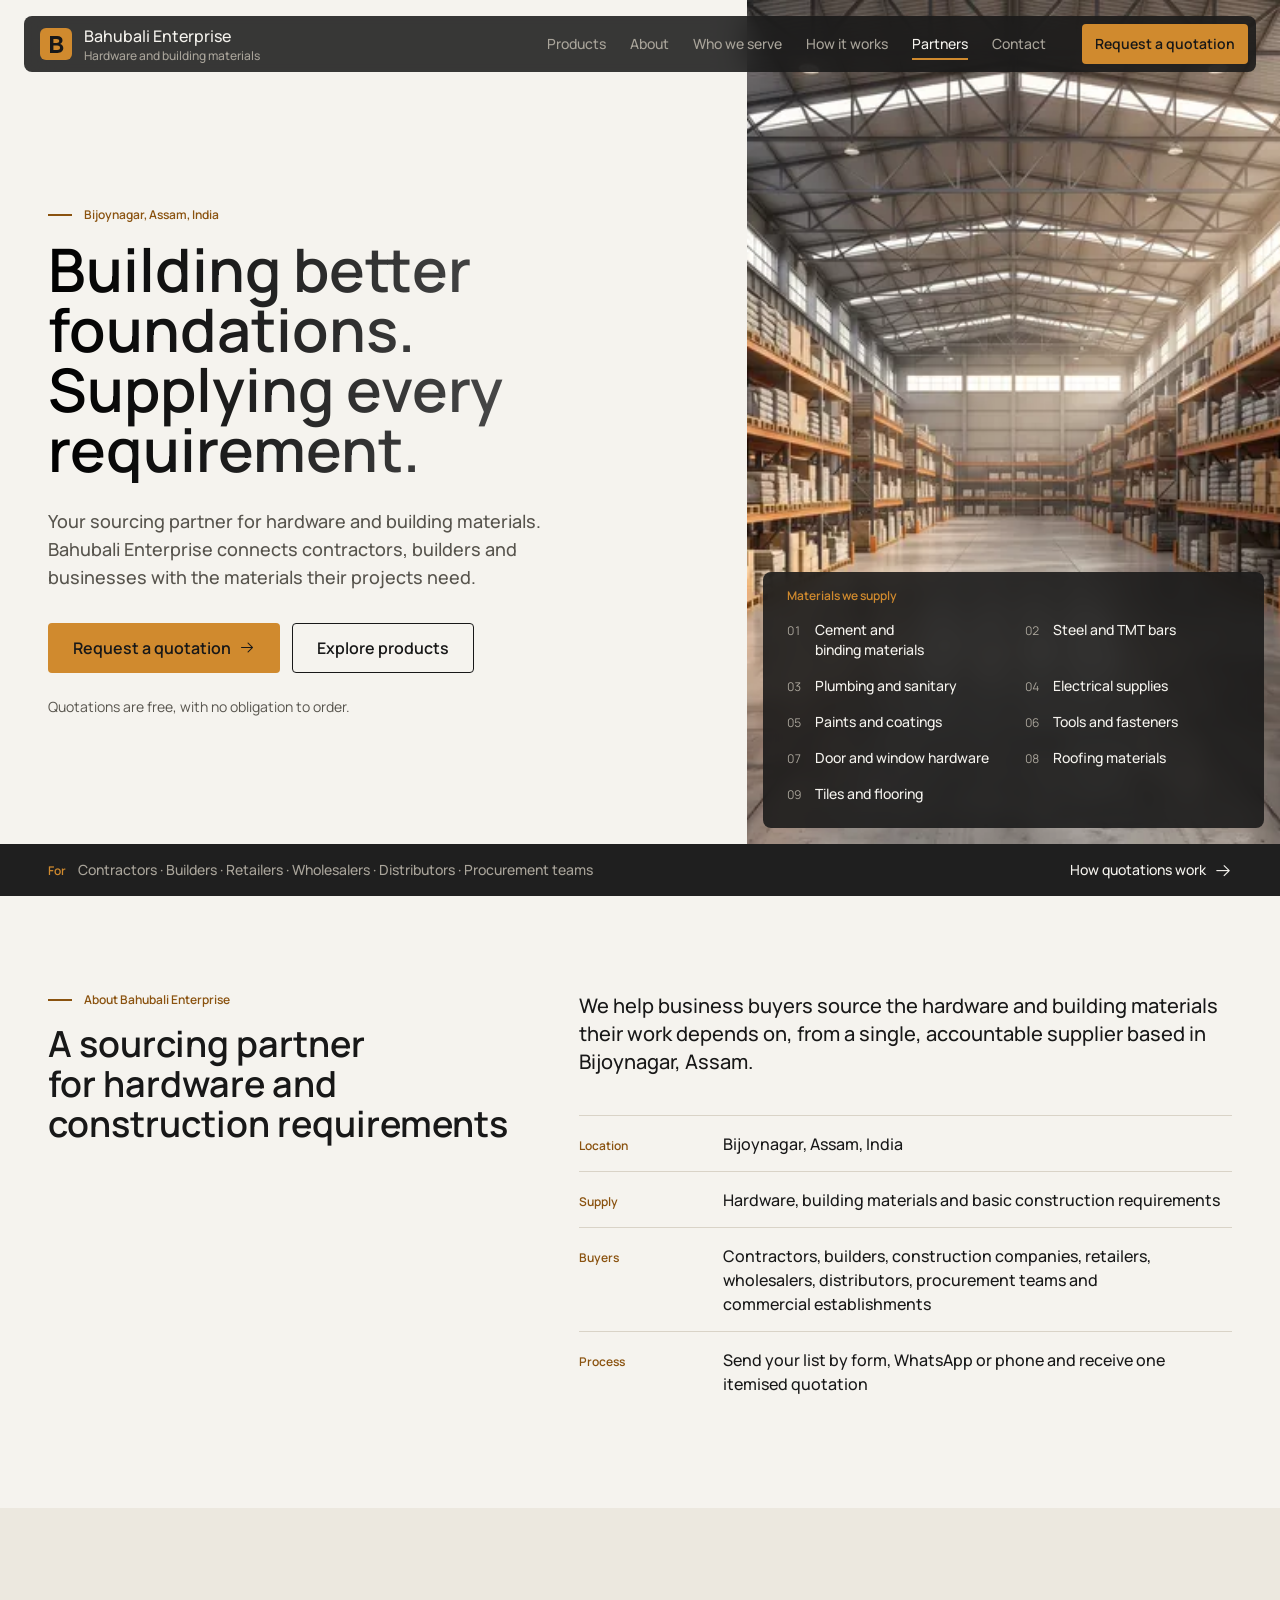
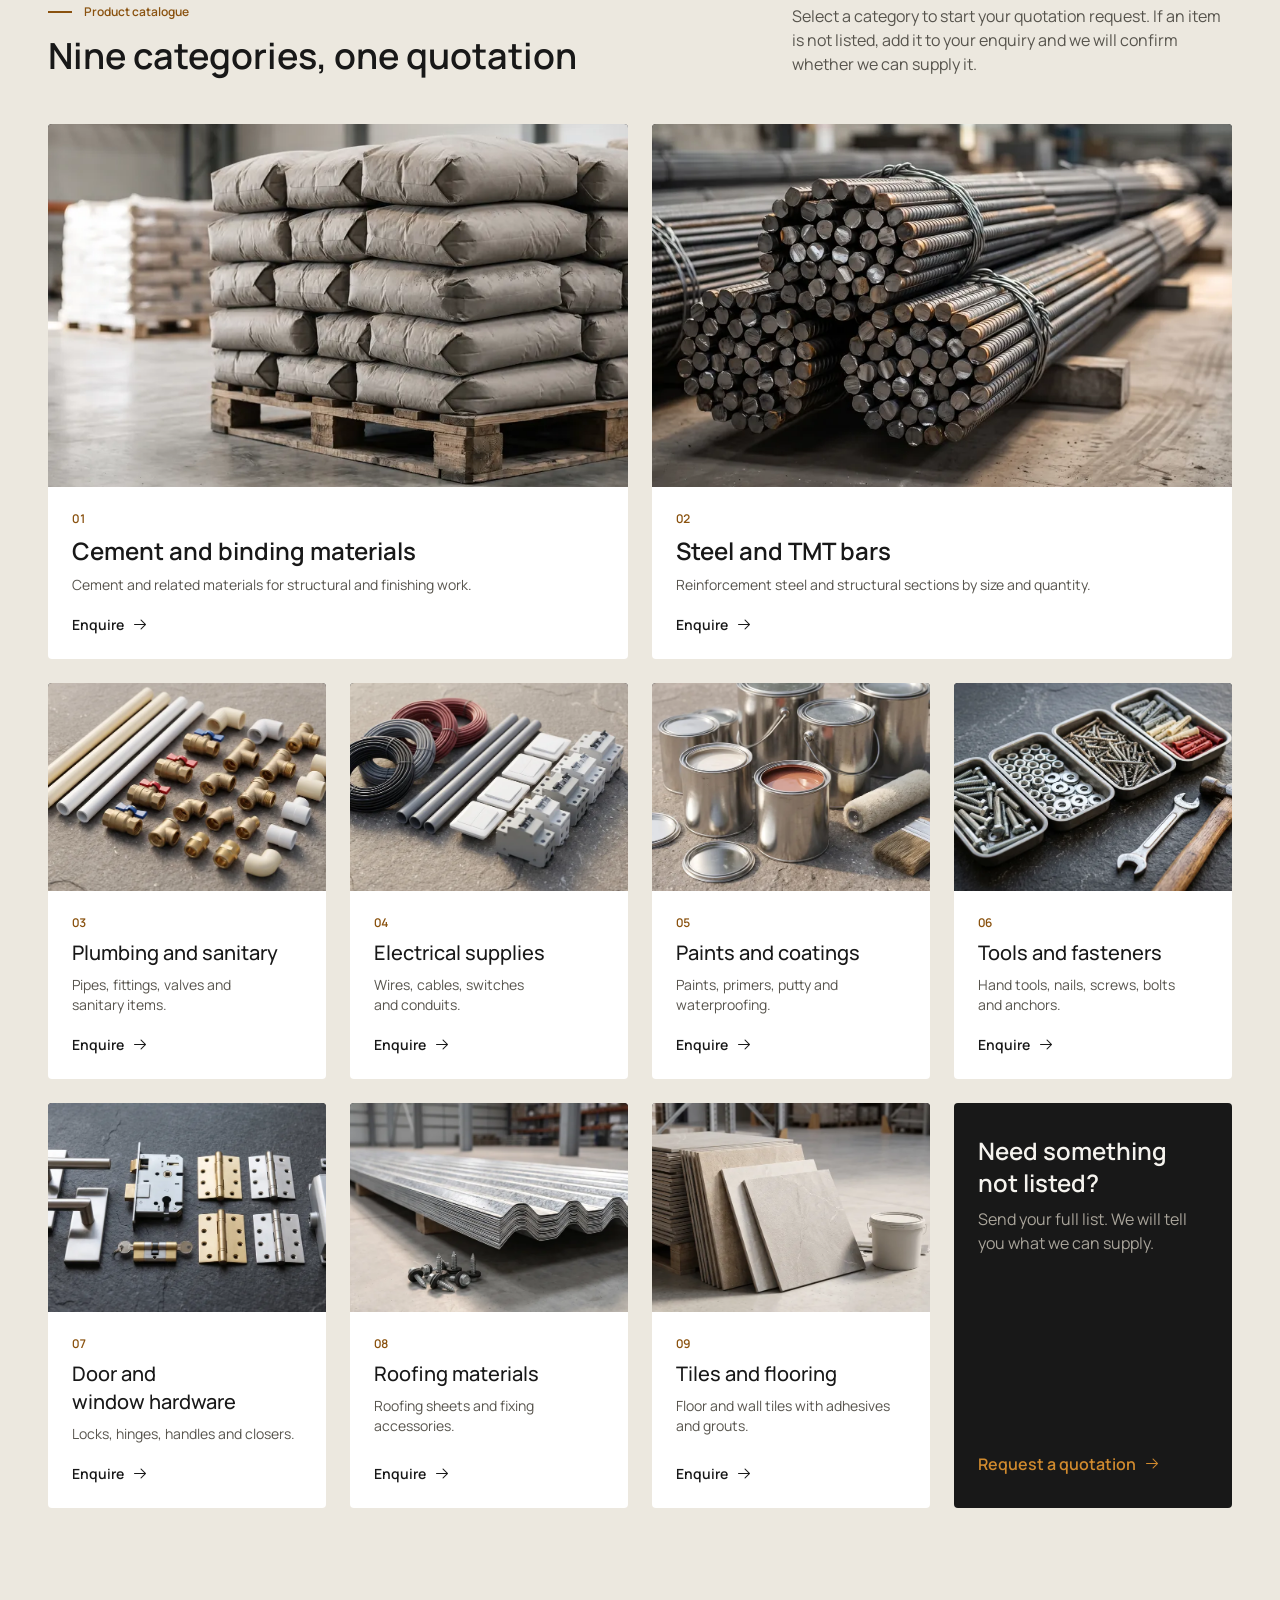
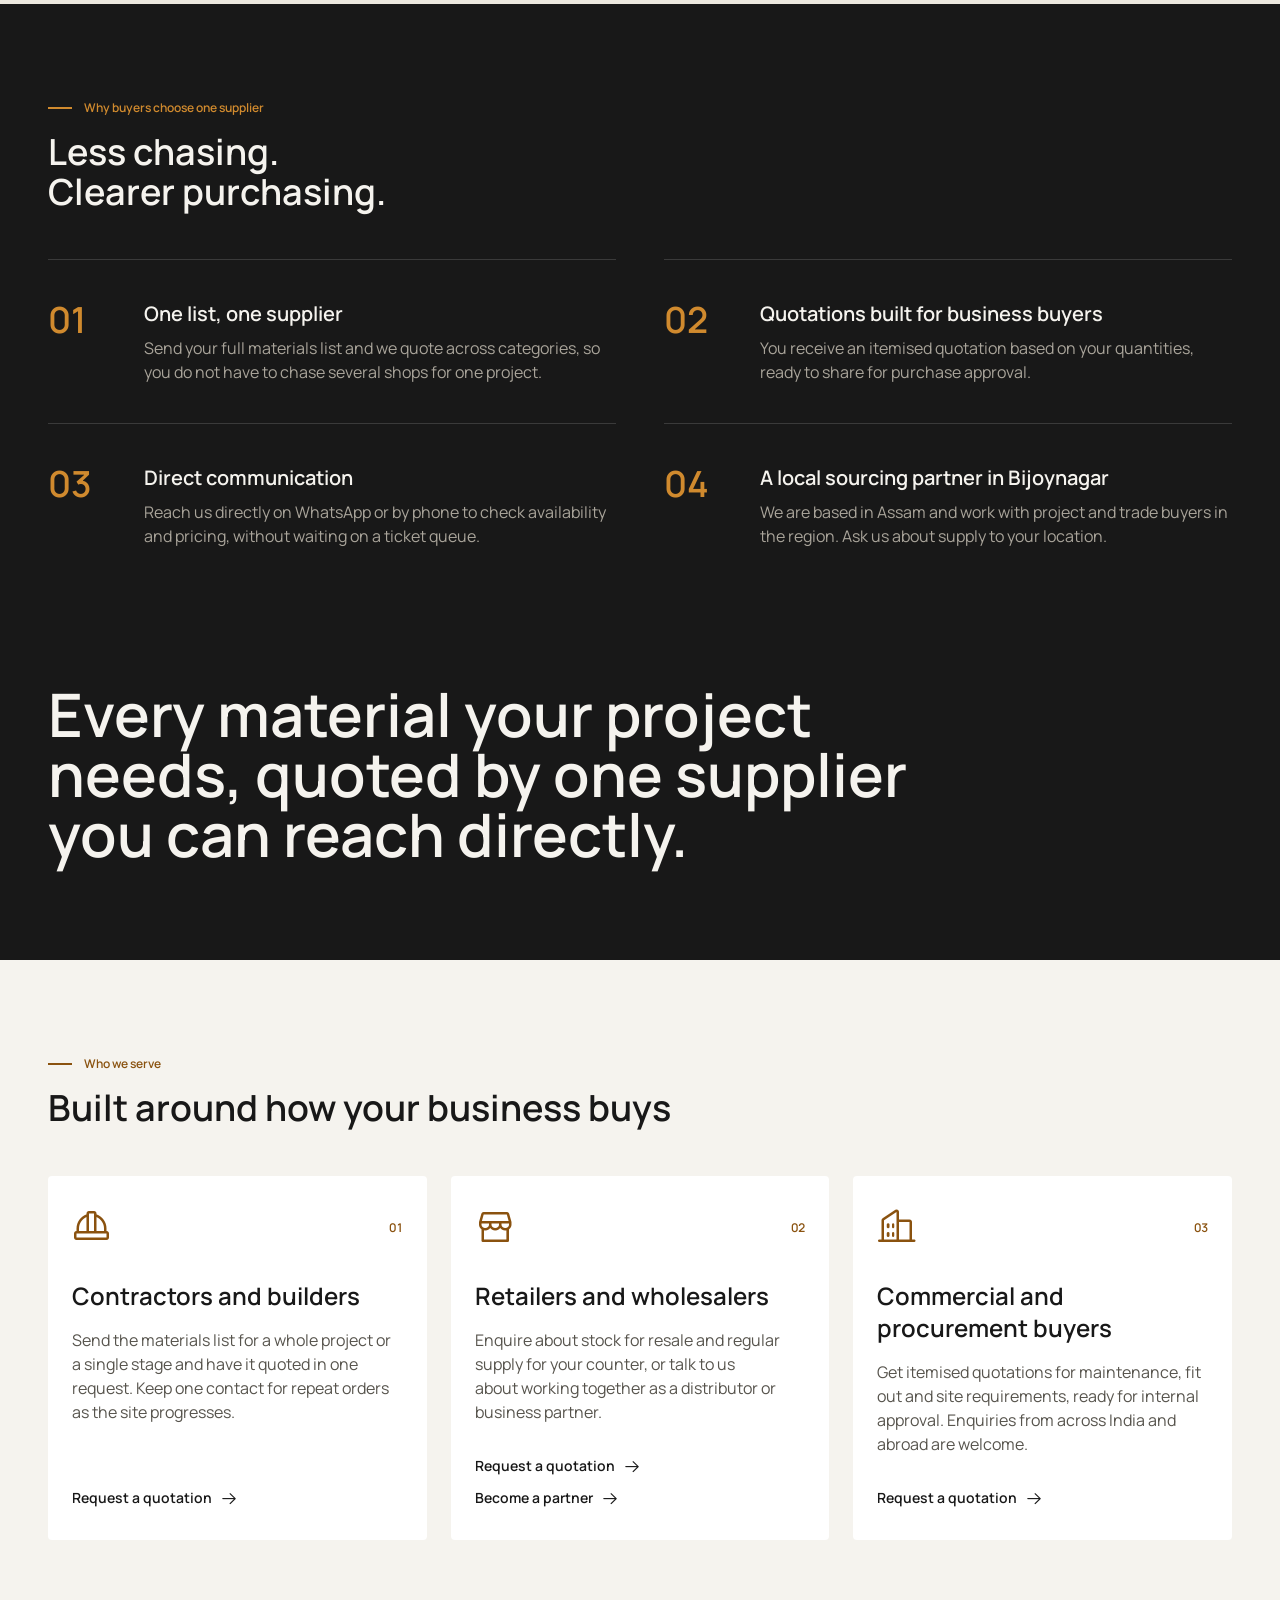
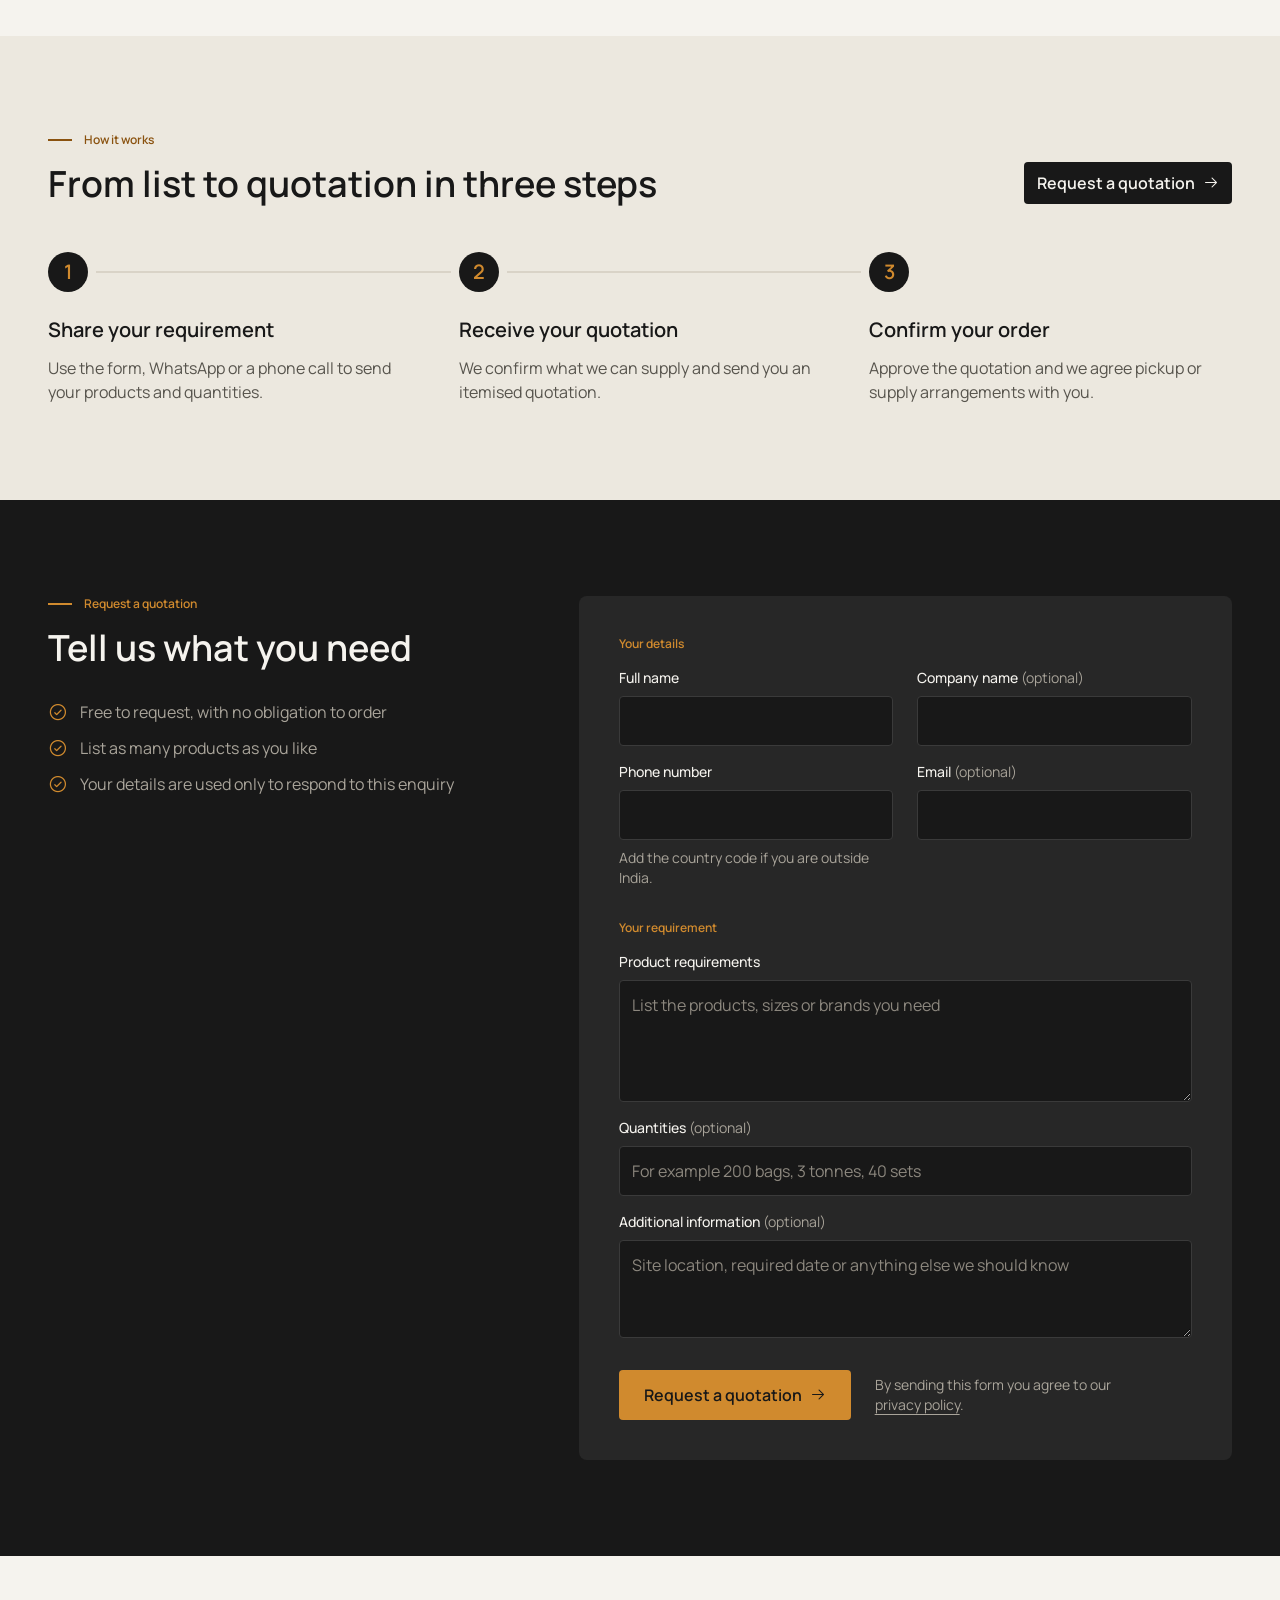
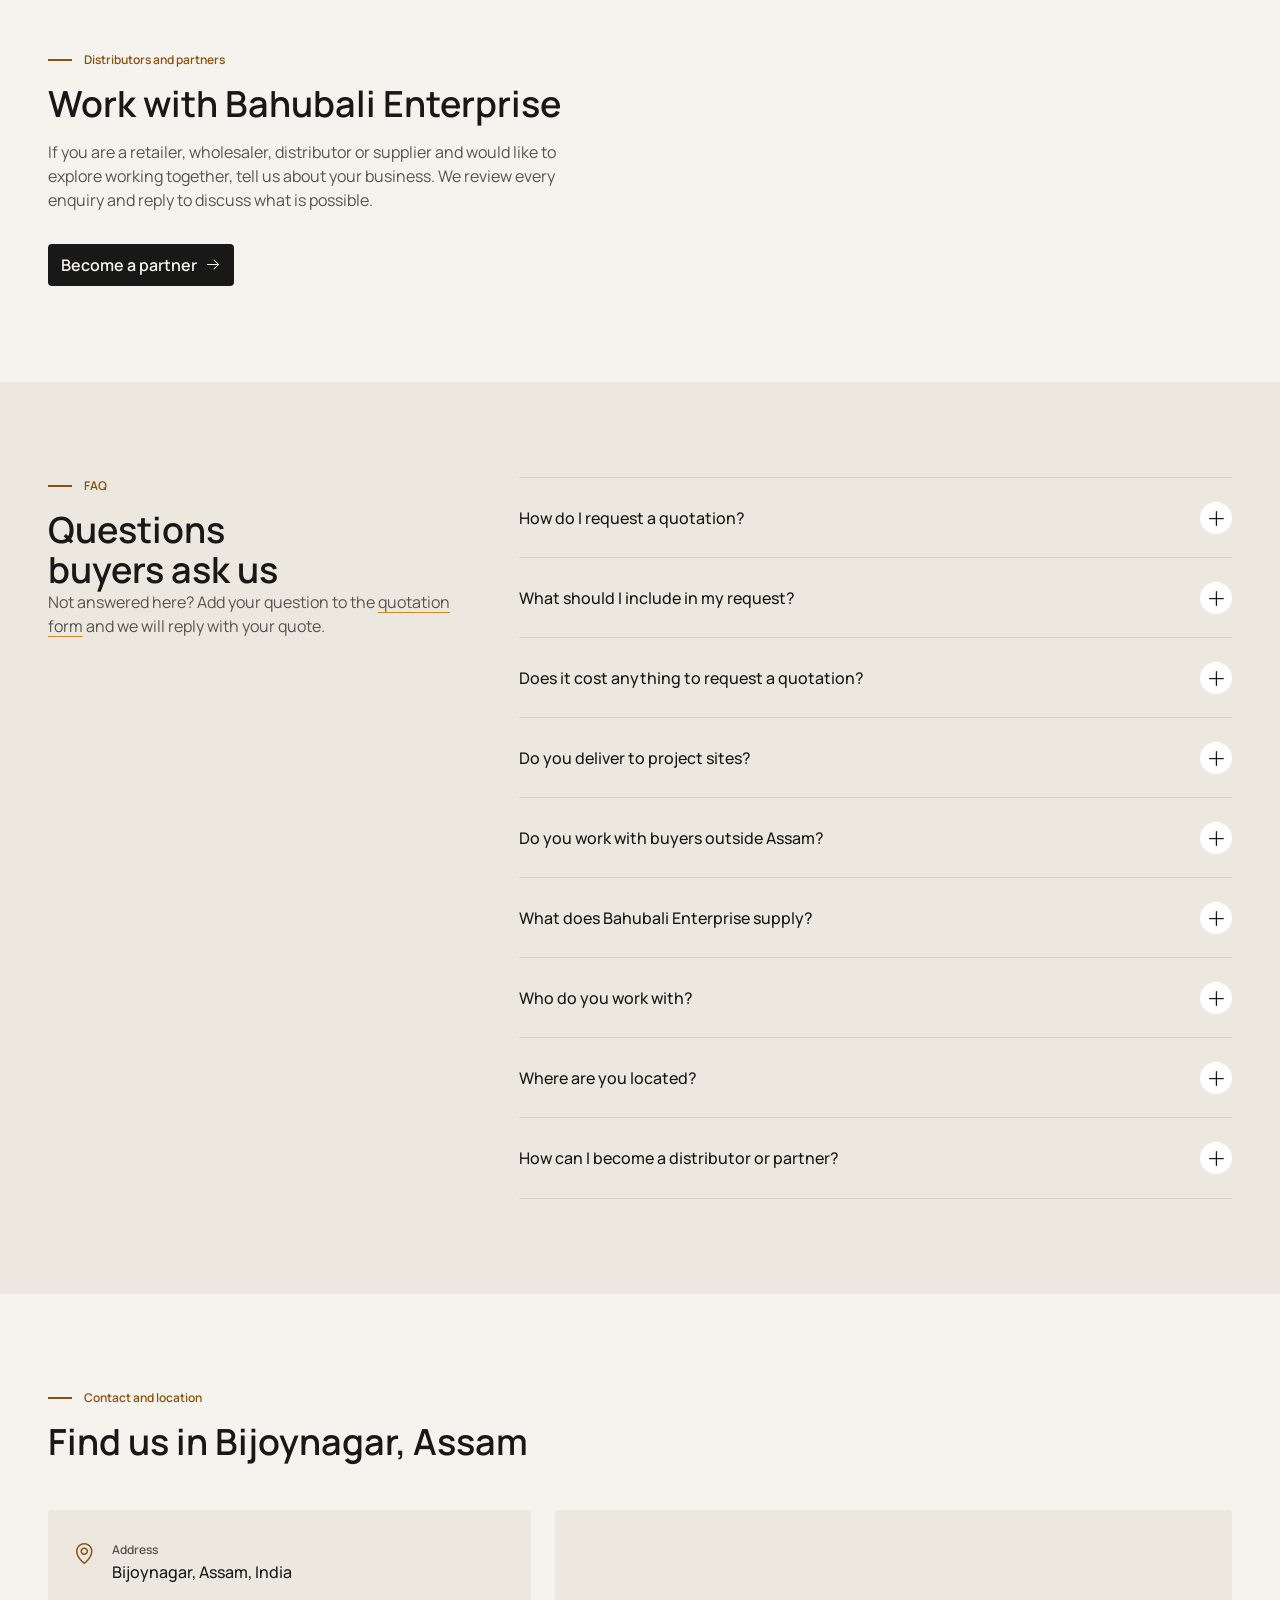
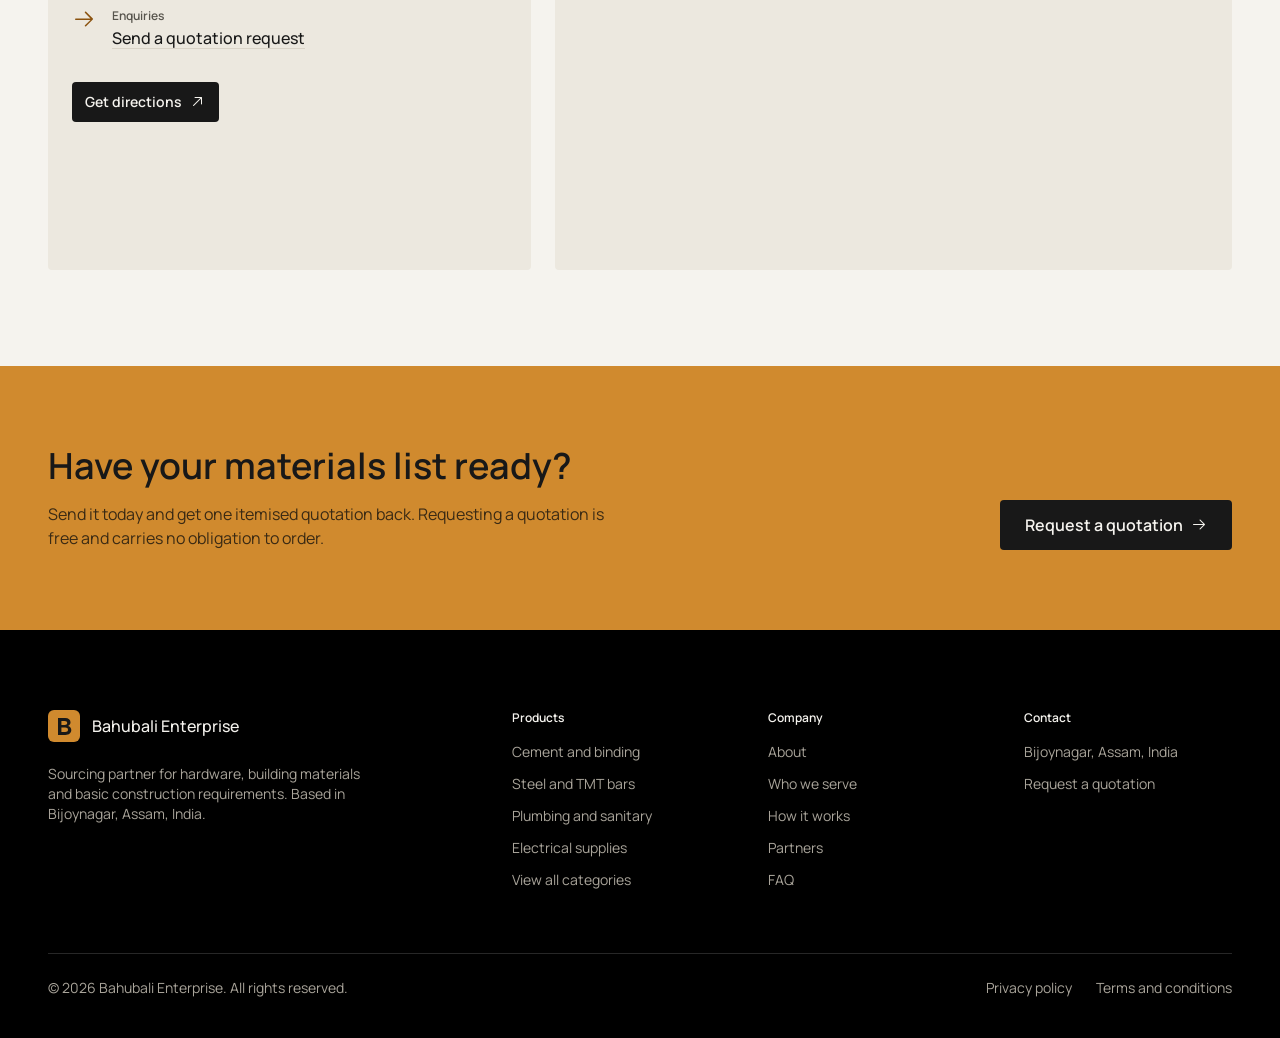
==== commit 60f16884: "Add product and hero photography, responsive WebP, new share image Co-Authored-By: Claude Opus 5.5 <" ====
--- a/index.html
+++ b/index.html
@@ -12,17 +12,18 @@
 <meta property="og:url" content="https://bahubali-website.vercel.app/">
 <meta property="og:title" content="Bahubali Enterprise | Hardware &amp; Building Materials Supplier">
 <meta property="og:description" content="Your sourcing partner for hardware and building materials in Assam. Send one list, receive one itemised quotation.">
-<meta property="og:image" content="https://bahubali-website.vercel.app/assets/img/og-image.png">
+<meta property="og:image" content="https://bahubali-website.vercel.app/assets/img/og-image.jpg">
 <meta property="og:image:width" content="1200">
 <meta property="og:image:height" content="630">
 <meta name="twitter:card" content="summary_large_image">
 <meta name="theme-color" content="#181818">
 <link rel="icon" href="assets/img/favicon.svg" type="image/svg+xml">
 <link rel="preload" href="assets/fonts/manrope-latin-wght-normal.woff2" as="font" type="font/woff2" crossorigin>
+<link rel="preload" as="image" href="assets/img/photos/hero-1600.webp" imagesrcset="assets/img/photos/hero-800.webp 800w, assets/img/photos/hero-1600.webp 1600w, assets/img/photos/hero-2400.webp 2400w" imagesizes="(min-width: 1024px) 42vw, 100vw" fetchpriority="high">
 <link rel="stylesheet" href="assets/css/styles.css">
 <script>document.documentElement.classList.remove('no-js')</script>
 <script type="application/ld+json">
-{"@context":"https://schema.org","@type":"HardwareStore","name":"Bahubali Enterprise","url":"https://bahubali-website.vercel.app/","image":"https://bahubali-website.vercel.app/assets/img/og-image.png","description":"Supplier of hardware, building materials and basic construction requirements for business buyers.","address":{"@type":"PostalAddress","addressLocality":"Bijoynagar","addressRegion":"Assam","addressCountry":"IN"},"hasMap":"https://maps.app.goo.gl/s28Tkmbo3NxCLpEr9"}
+{"@context":"https://schema.org","@type":"HardwareStore","name":"Bahubali Enterprise","url":"https://bahubali-website.vercel.app/","image":"https://bahubali-website.vercel.app/assets/img/og-image.jpg","description":"Supplier of hardware, building materials and basic construction requirements for business buyers.","address":{"@type":"PostalAddress","addressLocality":"Bijoynagar","addressRegion":"Assam","addressCountry":"IN"},"hasMap":"https://maps.app.goo.gl/s28Tkmbo3NxCLpEr9"}
 </script>
 <script type="application/ld+json">
 {"@context":"https://schema.org","@type":"FAQPage","mainEntity":[
@@ -96,7 +97,7 @@
       </div>
     </div>
     <div class="hero-visual" data-photo-frame>
-      <img class="photo" data-photo="hero" alt="Interior of a building materials warehouse with stocked racking" width="1600" height="1100" fetchpriority="high">
+      <img class="photo" src="assets/img/photos/hero-1600.webp" srcset="assets/img/photos/hero-800.webp 800w, assets/img/photos/hero-1600.webp 1600w, assets/img/photos/hero-2400.webp 2400w" sizes="(min-width: 1024px) 42vw, 100vw" data-photo="hero" alt="Interior of a building materials warehouse with stocked racking" width="2400" height="1557" fetchpriority="high">
       <div class="hero-index" aria-label="Product categories">
         <p class="caption-3 index-head">Materials we supply</p>
         <ol class="index-list">
@@ -152,31 +153,31 @@
     </div>
     <ul class="catalogue">
       <li class="tile tile-feature reveal"><a href="#quote" data-category="Cement and binding materials" data-photo-frame>
-        <div class="tile-media"><img class="photo" data-photo="cement" alt="Stacked cement bags" width="1200" height="1500" loading="lazy"><i class="ph ph-package tile-icon" aria-hidden="true"></i></div>
+        <div class="tile-media"><img class="photo" src="assets/img/photos/cement-800.webp" srcset="assets/img/photos/cement-800.webp 800w, assets/img/photos/cement-1600.webp 1600w" sizes="(min-width: 1280px) 592px, (min-width: 1024px) 46vw, (min-width: 640px) 50vw, 100vw" decoding="async" data-photo="cement" alt="Stacked cement bags" width="1600" height="1067" loading="lazy"><i class="ph ph-package tile-icon" aria-hidden="true"></i></div>
         <div class="tile-body"><span class="idx caption-3">01</span><h3 class="heading-5">Cement and binding materials</h3><p class="body-6">Cement and related materials for structural and finishing work.</p><span class="tile-cta button-sm">Enquire<i class="ph ph-arrow-right" aria-hidden="true"></i></span></div></a></li>
       <li class="tile tile-feature reveal"><a href="#quote" data-category="Steel and TMT bars" data-photo-frame>
-        <div class="tile-media"><img class="photo" data-photo="steel" alt="Bundles of ribbed TMT steel bars" width="1200" height="1500" loading="lazy"><i class="ph ph-barricade tile-icon" aria-hidden="true"></i></div>
+        <div class="tile-media"><img class="photo" src="assets/img/photos/steel-800.webp" srcset="assets/img/photos/steel-800.webp 800w, assets/img/photos/steel-1600.webp 1600w" sizes="(min-width: 1280px) 592px, (min-width: 1024px) 46vw, (min-width: 640px) 50vw, 100vw" decoding="async" data-photo="steel" alt="Bundles of ribbed TMT steel bars" width="1600" height="1067" loading="lazy"><i class="ph ph-barricade tile-icon" aria-hidden="true"></i></div>
         <div class="tile-body"><span class="idx caption-3">02</span><h3 class="heading-5">Steel and TMT bars</h3><p class="body-6">Reinforcement steel and structural sections by size and quantity.</p><span class="tile-cta button-sm">Enquire<i class="ph ph-arrow-right" aria-hidden="true"></i></span></div></a></li>
       <li class="tile reveal"><a href="#quote" data-category="Plumbing and sanitary" data-photo-frame>
-        <div class="tile-media"><img class="photo" data-photo="plumbing" alt="Pipes, valves and plumbing fittings" width="1200" height="1500" loading="lazy"><i class="ph ph-pipe tile-icon" aria-hidden="true"></i></div>
+        <div class="tile-media"><img class="photo" src="assets/img/photos/plumbing-800.webp" srcset="assets/img/photos/plumbing-800.webp 800w, assets/img/photos/plumbing-1600.webp 1600w" sizes="(min-width: 1280px) 296px, (min-width: 1024px) 23vw, (min-width: 640px) 50vw, 100vw" decoding="async" data-photo="plumbing" alt="Pipes, valves and plumbing fittings" width="1600" height="1067" loading="lazy"><i class="ph ph-pipe tile-icon" aria-hidden="true"></i></div>
         <div class="tile-body"><span class="idx caption-3">03</span><h3 class="title-1">Plumbing and sanitary</h3><p class="body-6">Pipes, fittings, valves and sanitary items.</p><span class="tile-cta button-sm">Enquire<i class="ph ph-arrow-right" aria-hidden="true"></i></span></div></a></li>
       <li class="tile reveal"><a href="#quote" data-category="Electrical supplies" data-photo-frame>
-        <div class="tile-media"><img class="photo" data-photo="electrical" alt="Electrical cables and switches" width="1200" height="1500" loading="lazy"><i class="ph ph-lightning tile-icon" aria-hidden="true"></i></div>
+        <div class="tile-media"><img class="photo" src="assets/img/photos/electrical-800.webp" srcset="assets/img/photos/electrical-800.webp 800w, assets/img/photos/electrical-1600.webp 1600w" sizes="(min-width: 1280px) 296px, (min-width: 1024px) 23vw, (min-width: 640px) 50vw, 100vw" decoding="async" data-photo="electrical" alt="Electrical cables and switches" width="1600" height="1067" loading="lazy"><i class="ph ph-lightning tile-icon" aria-hidden="true"></i></div>
         <div class="tile-body"><span class="idx caption-3">04</span><h3 class="title-1">Electrical supplies</h3><p class="body-6">Wires, cables, switches and conduits.</p><span class="tile-cta button-sm">Enquire<i class="ph ph-arrow-right" aria-hidden="true"></i></span></div></a></li>
       <li class="tile reveal"><a href="#quote" data-category="Paints and coatings" data-photo-frame>
-        <div class="tile-media"><img class="photo" data-photo="paints" alt="Paint tins and rollers" width="1200" height="1500" loading="lazy"><i class="ph ph-paint-roller tile-icon" aria-hidden="true"></i></div>
+        <div class="tile-media"><img class="photo" src="assets/img/photos/paints-800.webp" srcset="assets/img/photos/paints-800.webp 800w, assets/img/photos/paints-1600.webp 1600w" sizes="(min-width: 1280px) 296px, (min-width: 1024px) 23vw, (min-width: 640px) 50vw, 100vw" decoding="async" data-photo="paints" alt="Paint tins and rollers" width="1600" height="1067" loading="lazy"><i class="ph ph-paint-roller tile-icon" aria-hidden="true"></i></div>
         <div class="tile-body"><span class="idx caption-3">05</span><h3 class="title-1">Paints and coatings</h3><p class="body-6">Paints, primers, putty and waterproofing.</p><span class="tile-cta button-sm">Enquire<i class="ph ph-arrow-right" aria-hidden="true"></i></span></div></a></li>
       <li class="tile reveal"><a href="#quote" data-category="Tools and fasteners" data-photo-frame>
-        <div class="tile-media"><img class="photo" data-photo="fasteners" alt="Bolts, nuts and screws" width="1200" height="1500" loading="lazy"><i class="ph ph-wrench tile-icon" aria-hidden="true"></i></div>
+        <div class="tile-media"><img class="photo" src="assets/img/photos/fasteners-800.webp" srcset="assets/img/photos/fasteners-800.webp 800w, assets/img/photos/fasteners-1600.webp 1600w" sizes="(min-width: 1280px) 296px, (min-width: 1024px) 23vw, (min-width: 640px) 50vw, 100vw" decoding="async" data-photo="fasteners" alt="Bolts, nuts and screws" width="1600" height="1067" loading="lazy"><i class="ph ph-wrench tile-icon" aria-hidden="true"></i></div>
         <div class="tile-body"><span class="idx caption-3">06</span><h3 class="title-1">Tools and fasteners</h3><p class="body-6">Hand tools, nails, screws, bolts and anchors.</p><span class="tile-cta button-sm">Enquire<i class="ph ph-arrow-right" aria-hidden="true"></i></span></div></a></li>
       <li class="tile reveal"><a href="#quote" data-category="Door and window hardware" data-photo-frame>
-        <div class="tile-media"><img class="photo" data-photo="hardware" alt="Door hinges, handles and locks" width="1200" height="1500" loading="lazy"><i class="ph ph-door tile-icon" aria-hidden="true"></i></div>
+        <div class="tile-media"><img class="photo" src="assets/img/photos/hardware-800.webp" srcset="assets/img/photos/hardware-800.webp 800w, assets/img/photos/hardware-1600.webp 1600w" sizes="(min-width: 1280px) 296px, (min-width: 1024px) 23vw, (min-width: 640px) 50vw, 100vw" decoding="async" data-photo="hardware" alt="Door hinges, handles and locks" width="1600" height="1067" loading="lazy"><i class="ph ph-door tile-icon" aria-hidden="true"></i></div>
         <div class="tile-body"><span class="idx caption-3">07</span><h3 class="title-1">Door and window hardware</h3><p class="body-6">Locks, hinges, handles and closers.</p><span class="tile-cta button-sm">Enquire<i class="ph ph-arrow-right" aria-hidden="true"></i></span></div></a></li>
       <li class="tile reveal"><a href="#quote" data-category="Roofing materials" data-photo-frame>
-        <div class="tile-media"><img class="photo" data-photo="roofing" alt="Corrugated roofing sheets" width="1200" height="1500" loading="lazy"><i class="ph ph-house-line tile-icon" aria-hidden="true"></i></div>
+        <div class="tile-media"><img class="photo" src="assets/img/photos/roofing-800.webp" srcset="assets/img/photos/roofing-800.webp 800w, assets/img/photos/roofing-1600.webp 1600w" sizes="(min-width: 1280px) 296px, (min-width: 1024px) 23vw, (min-width: 640px) 50vw, 100vw" decoding="async" data-photo="roofing" alt="Corrugated roofing sheets" width="1600" height="1067" loading="lazy"><i class="ph ph-house-line tile-icon" aria-hidden="true"></i></div>
         <div class="tile-body"><span class="idx caption-3">08</span><h3 class="title-1">Roofing materials</h3><p class="body-6">Roofing sheets and fixing accessories.</p><span class="tile-cta button-sm">Enquire<i class="ph ph-arrow-right" aria-hidden="true"></i></span></div></a></li>
       <li class="tile reveal"><a href="#quote" data-category="Tiles and flooring" data-photo-frame>
-        <div class="tile-media"><img class="photo" data-photo="tiles" alt="Stacked porcelain floor tiles" width="1200" height="1500" loading="lazy"><i class="ph ph-squares-four tile-icon" aria-hidden="true"></i></div>
+        <div class="tile-media"><img class="photo" src="assets/img/photos/tiles-800.webp" srcset="assets/img/photos/tiles-800.webp 800w, assets/img/photos/tiles-1600.webp 1600w" sizes="(min-width: 1280px) 296px, (min-width: 1024px) 23vw, (min-width: 640px) 50vw, 100vw" decoding="async" data-photo="tiles" alt="Stacked porcelain floor tiles" width="1600" height="1067" loading="lazy"><i class="ph ph-squares-four tile-icon" aria-hidden="true"></i></div>
         <div class="tile-body"><span class="idx caption-3">09</span><h3 class="title-1">Tiles and flooring</h3><p class="body-6">Floor and wall tiles with adhesives and grouts.</p><span class="tile-cta button-sm">Enquire<i class="ph ph-arrow-right" aria-hidden="true"></i></span></div></a></li>
       <li class="tile tile-cta-card reveal"><a href="#quote" data-category="Other requirement">
         <div class="tile-body"><h3 class="heading-5">Need something not listed?</h3><p class="body-3">Send your full list. We will tell you what we can supply.</p><span class="tile-cta button-md">Request a quotation<i class="ph ph-arrow-right" aria-hidden="true"></i></span></div></a></li>
--- a/assets/css/styles.css
+++ b/assets/css/styles.css
@@ -230,8 +230,7 @@
 .tile > a:active { transform: scale(0.99); }
 .tile-media { position: relative; aspect-ratio: 4 / 3; background: var(--dark-2); overflow: hidden; display: grid; place-items: center; }
 .tile-feature .tile-media { aspect-ratio: 16 / 10; }
-/* Without a photo the icon panel stays short on phones so the catalogue does not become a wall of dark blocks */
-@media (max-width: 639px) { .tile:not(.has-photo-tile) .tile-media { aspect-ratio: 21 / 9; } .tile a.has-photo .tile-media { aspect-ratio: 4 / 3; } }
+
 .tile-media .photo { position: absolute; inset: 0; width: 100%; height: 100%; object-fit: cover; opacity: 0; transition: opacity 700ms var(--ease), transform 700ms var(--ease); }
 .has-photo .tile-media .photo { opacity: 1; }
 .tile > a:hover .photo { transform: scale(1.04); }
@@ -425,3 +424,16 @@
   .tile > a:hover, .tile > a:hover .photo, .tile > a:hover .tile-icon, .segment:hover, .index-list a:hover, .btn:active, .btn:hover .ph-arrow-right, .text-link:hover .ph-arrow-right, .tile > a:hover .tile-cta .ph { transform: none; }
   .menu-toggle span, .skip-link, .faq-list summary .ph, .nav-links a::after { transition: none; }
 }
+.no-js .photo { opacity: 1; }
+.no-js .tile-icon { display: none; }
+
+/* Hero with photo: the category index becomes a compact caption so the photograph carries the panel */
+.has-photo .hero-index { margin: var(--s-200); width: auto; padding: var(--s-200) var(--s-300); }
+.has-photo .index-list { display: grid; grid-template-columns: 1fr 1fr; column-gap: var(--s-300); }
+.has-photo .index-list li a { padding: var(--s-75) 0; gap: var(--s-100); }
+.has-photo .index-list li + li a { box-shadow: none; }
+.has-photo .index-list .title-2 { font-size: 14px; line-height: 20px; }
+.has-photo .index-list .idx { width: 16px; font-size: 12px; line-height: 16px; }
+.has-photo .index-head { margin-bottom: var(--s-75); }
+@media (max-width: 1023px) { .hero-visual.has-photo { min-height: 560px; } }
+@media (max-width: 479px) { .has-photo .index-list { grid-template-columns: 1fr; } .hero-visual.has-photo { min-height: 640px; } }
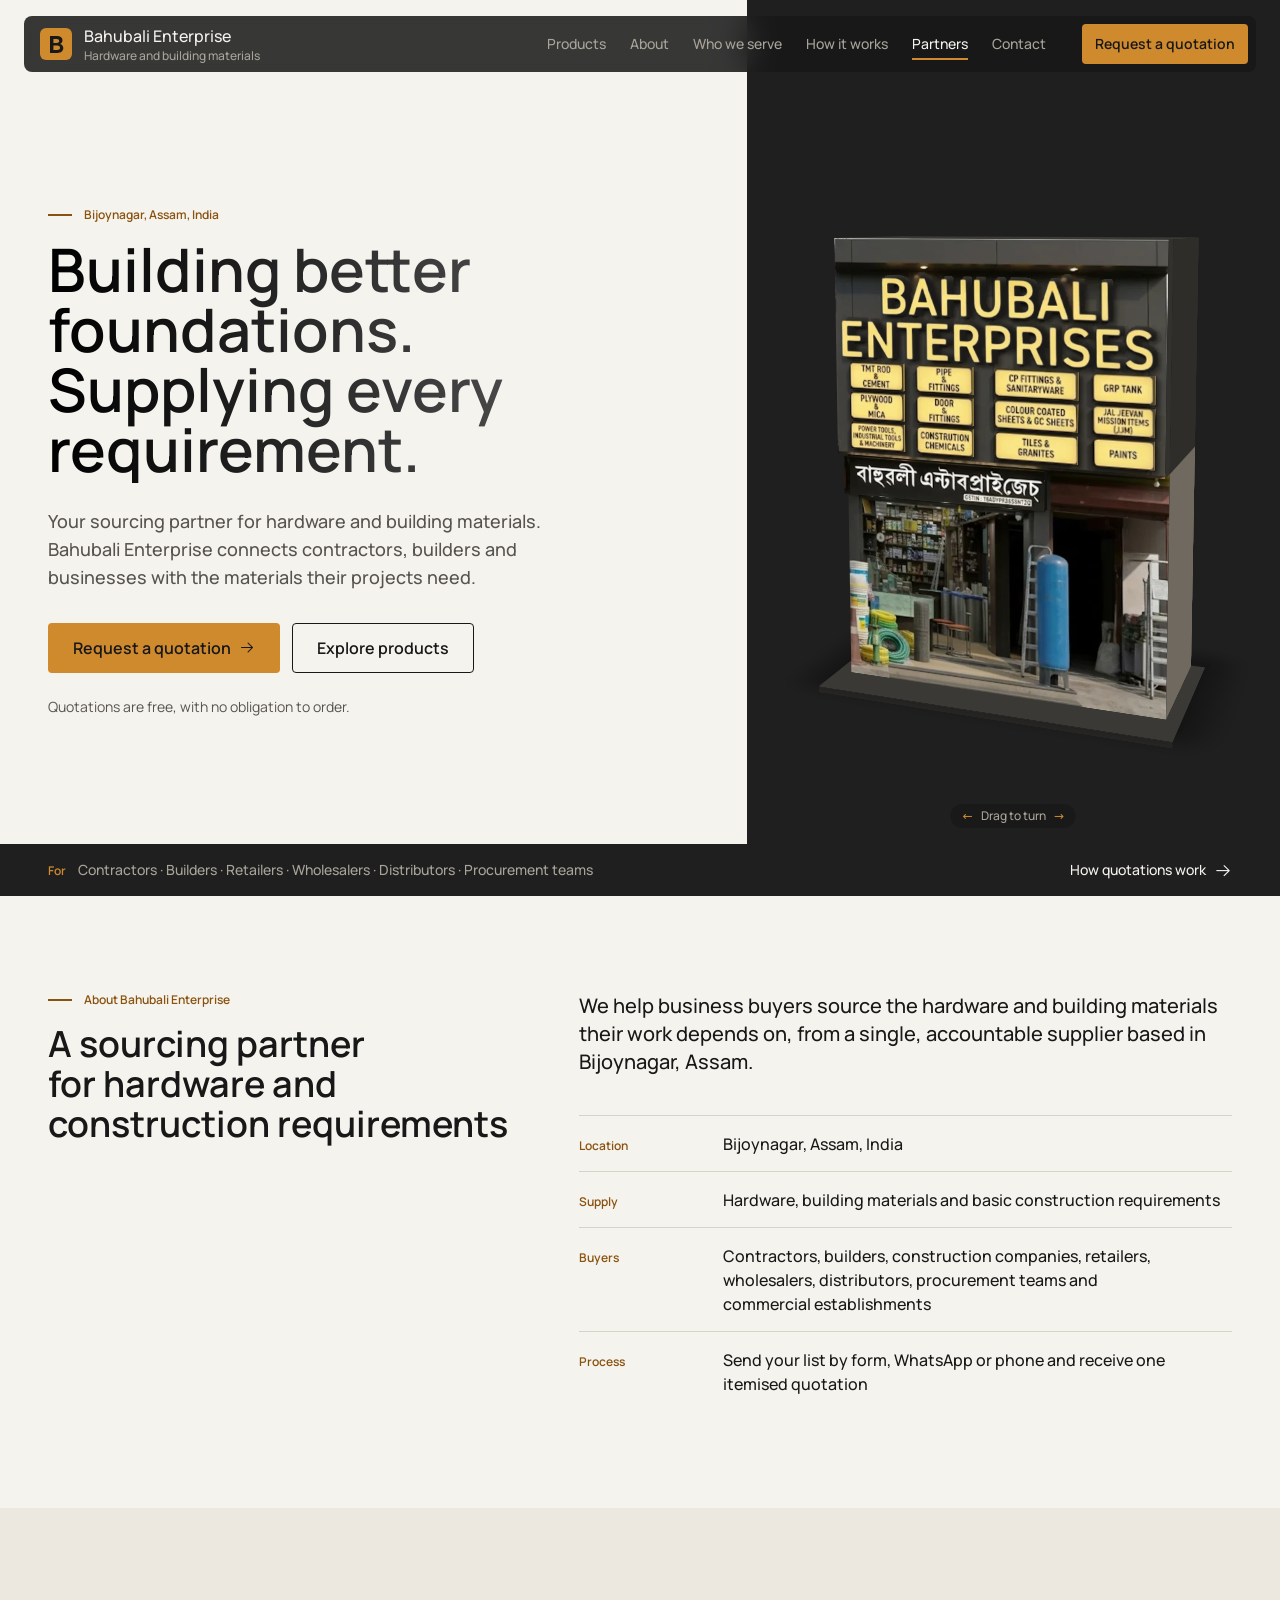
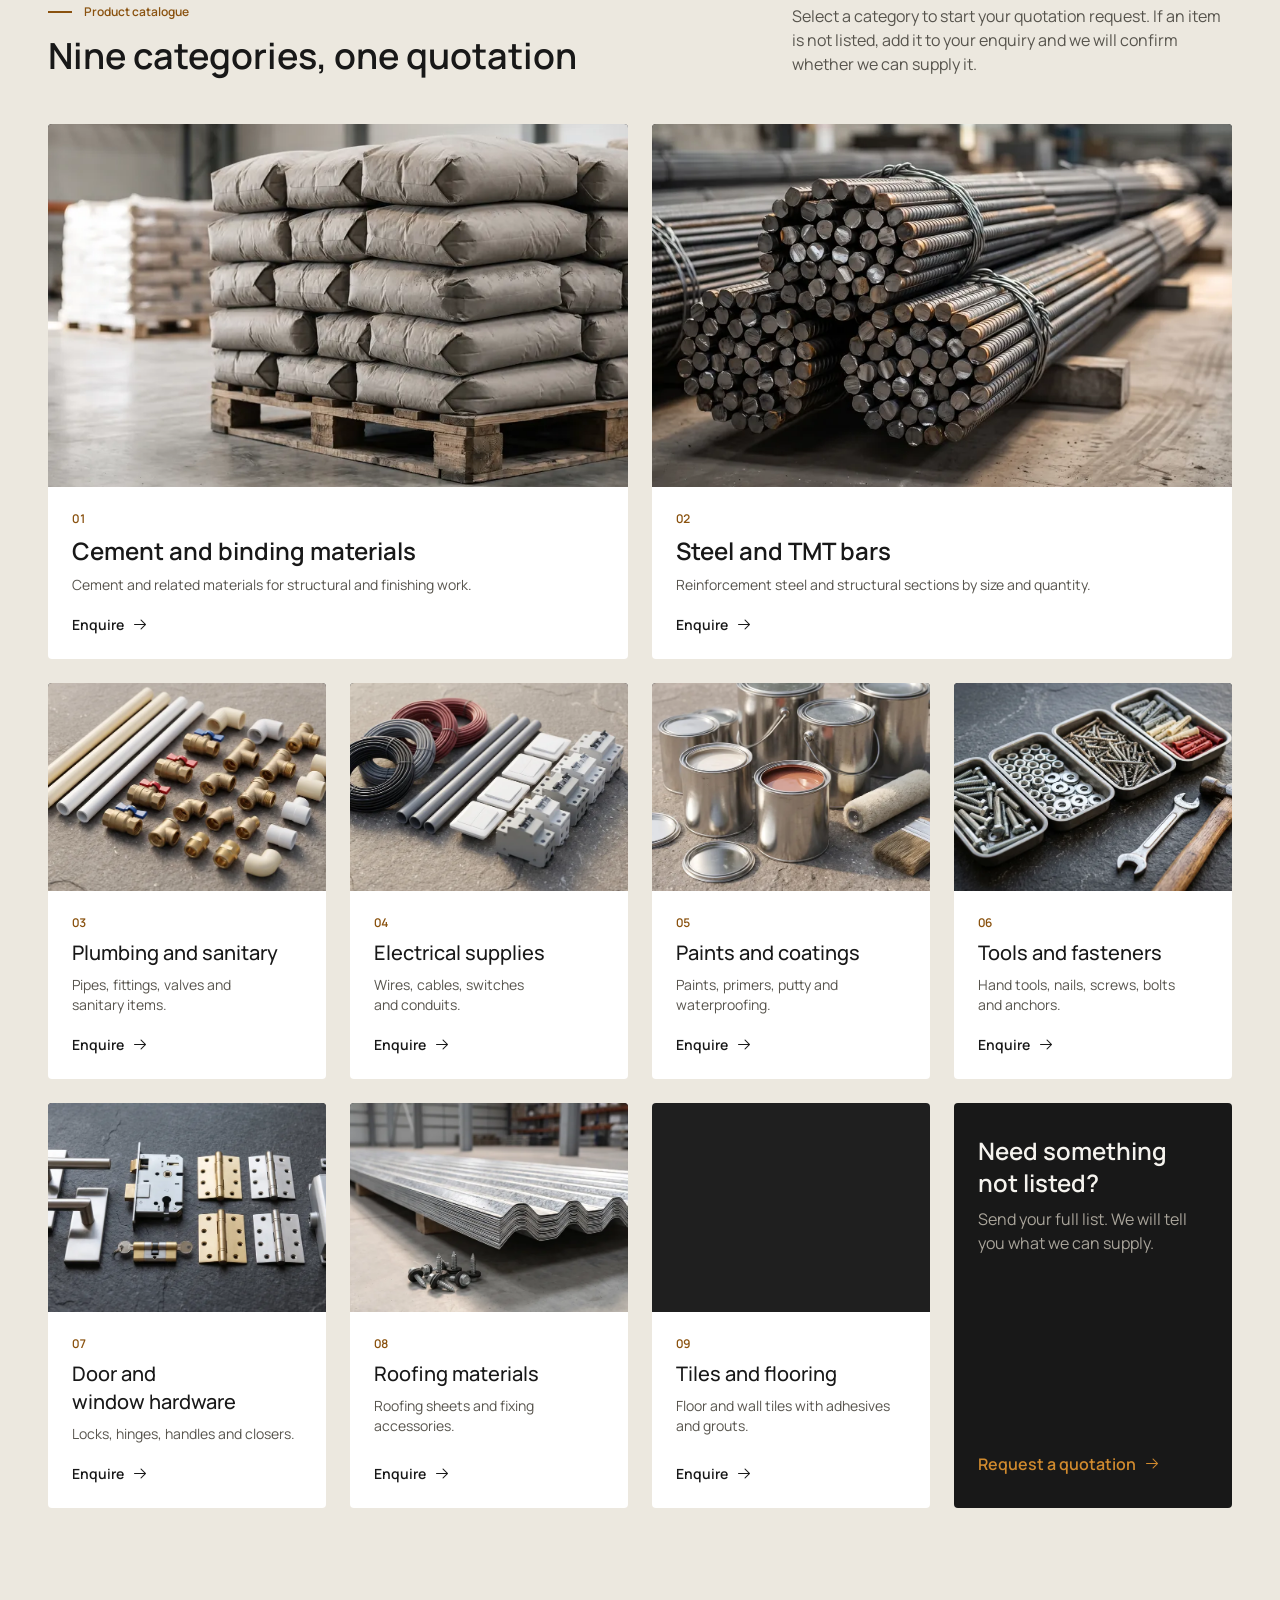
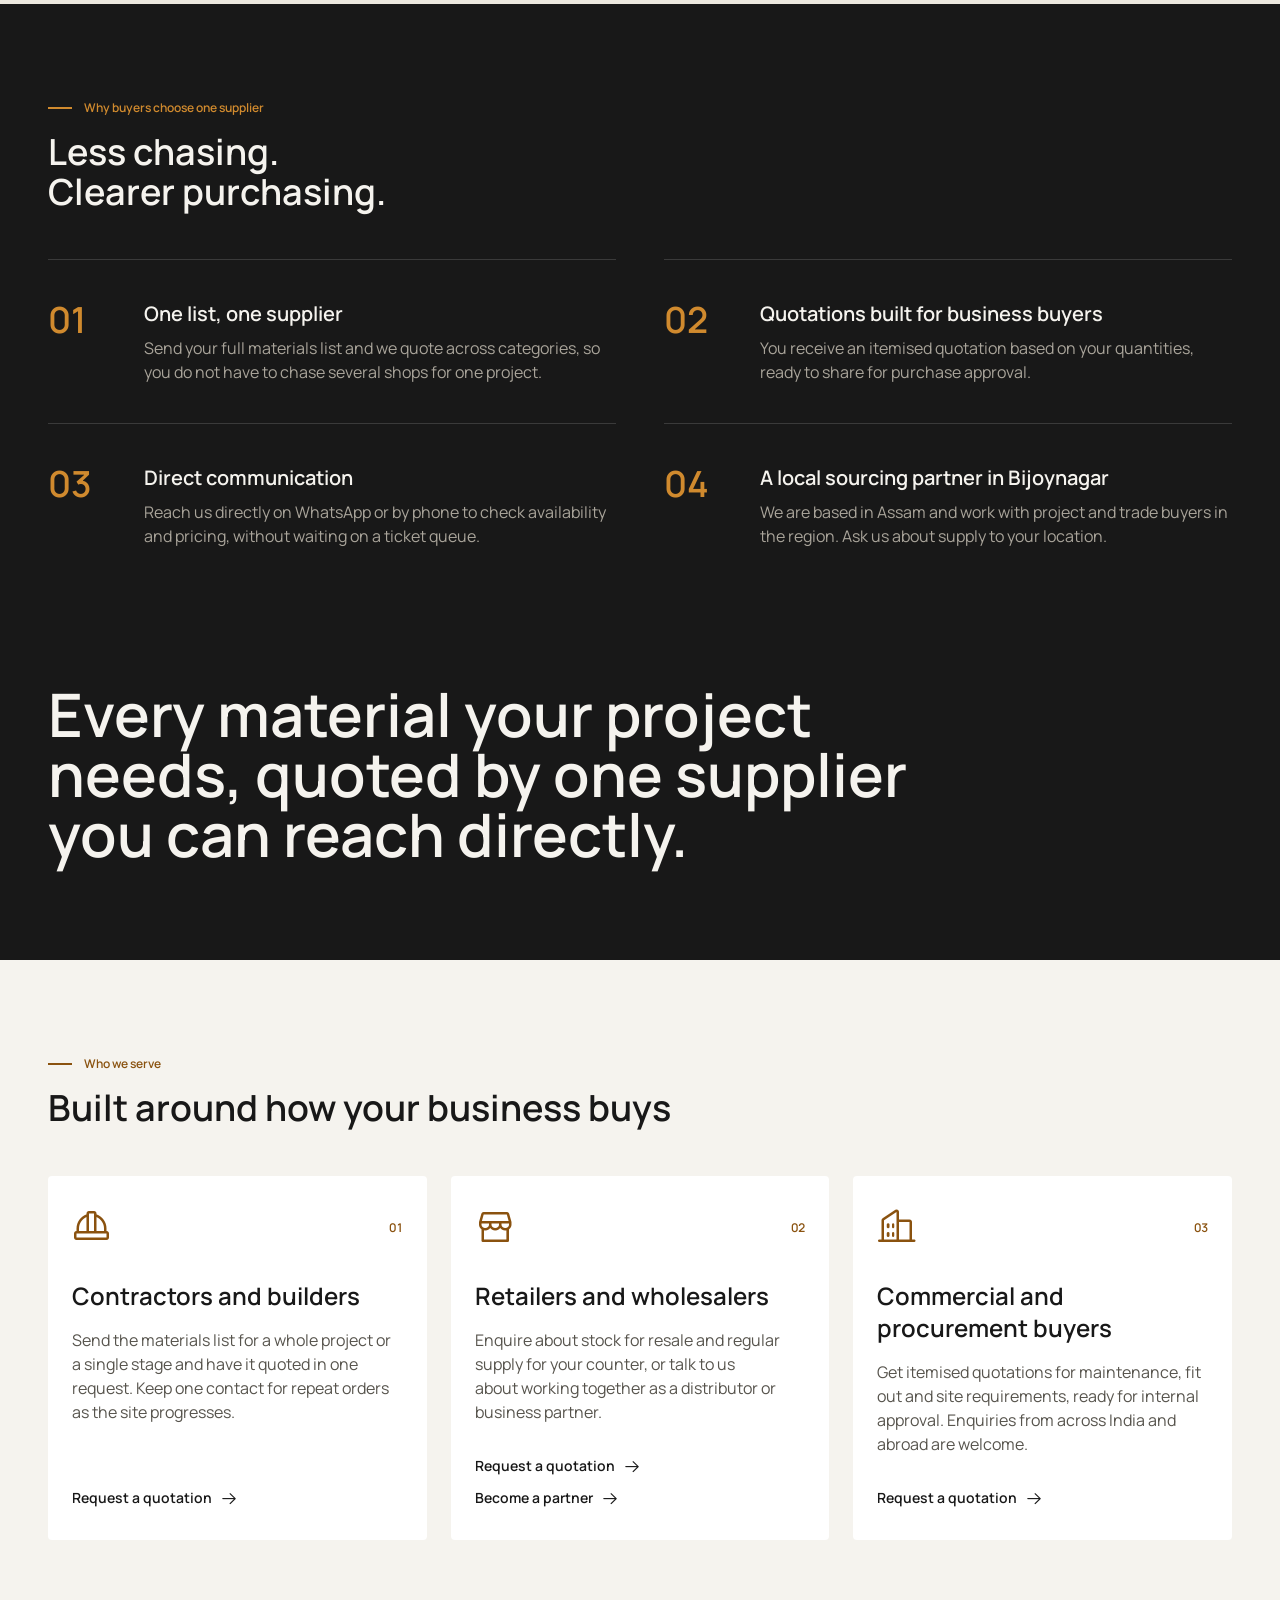
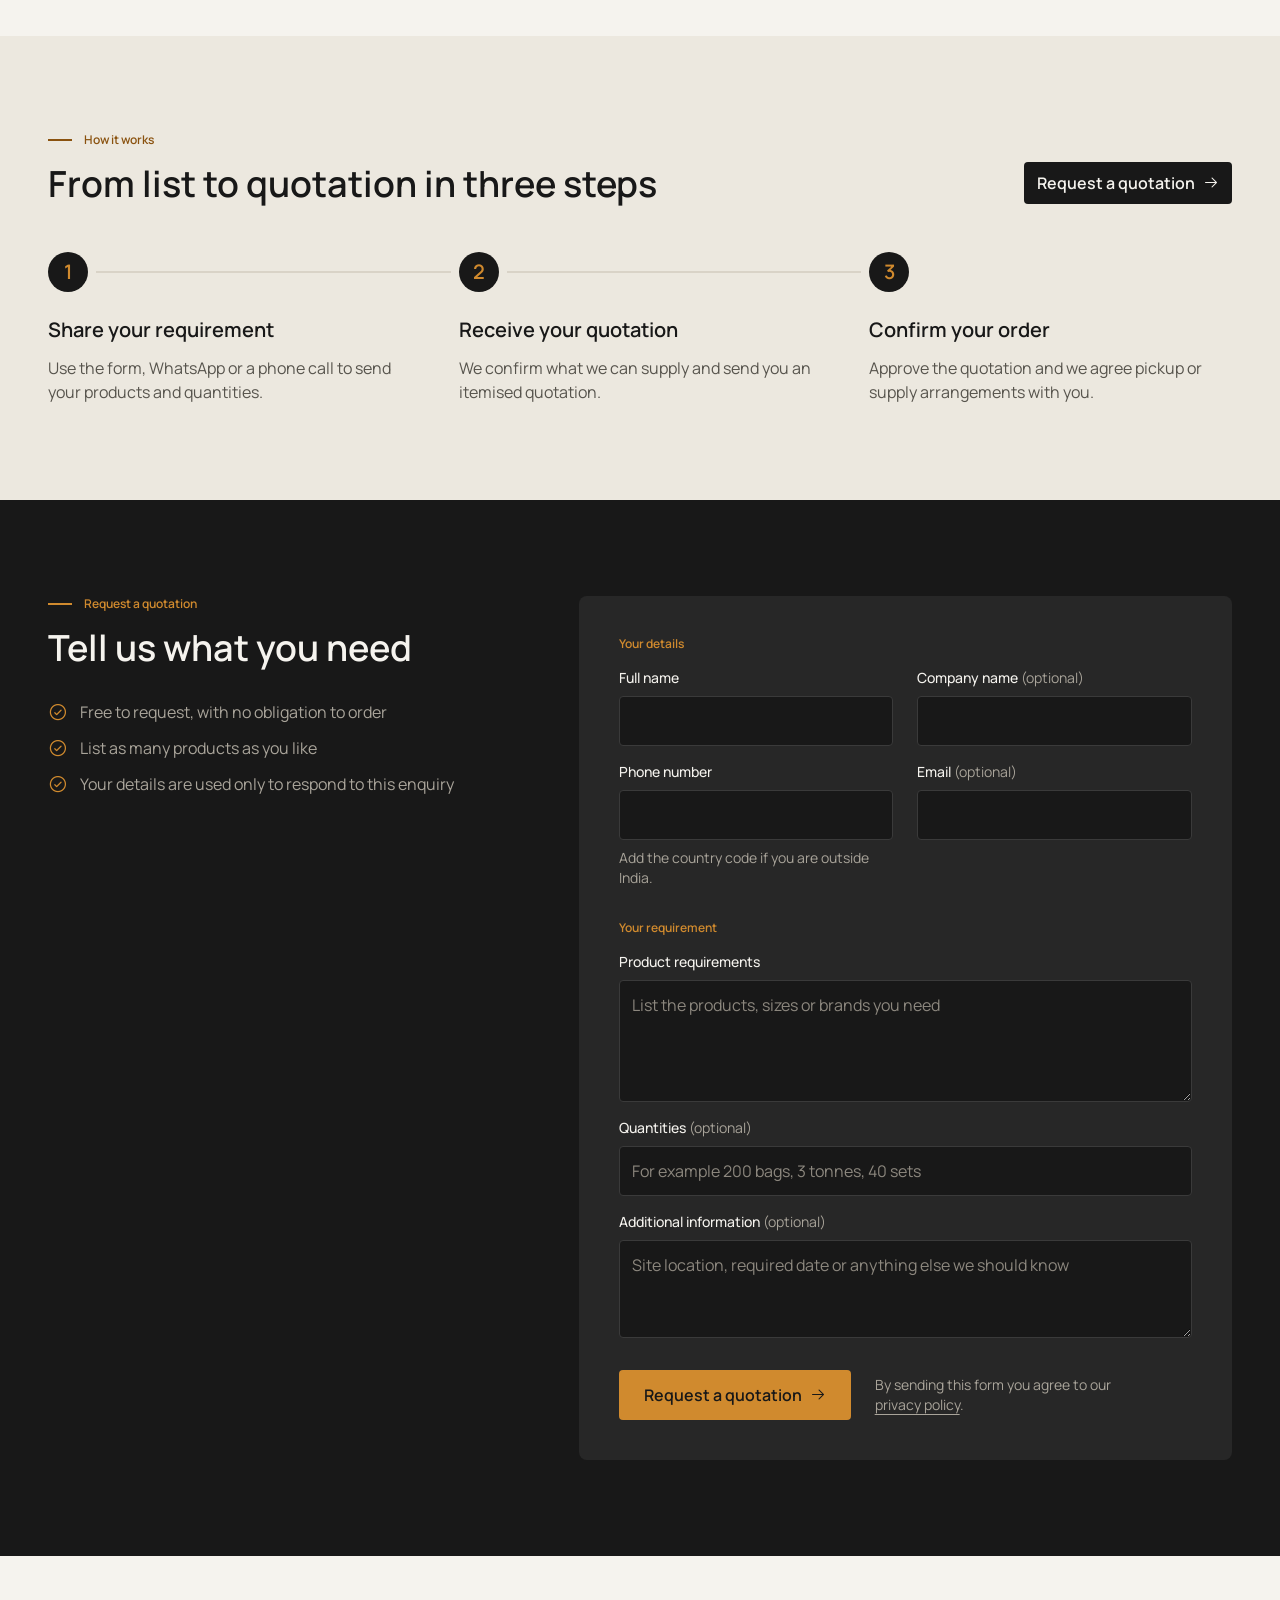
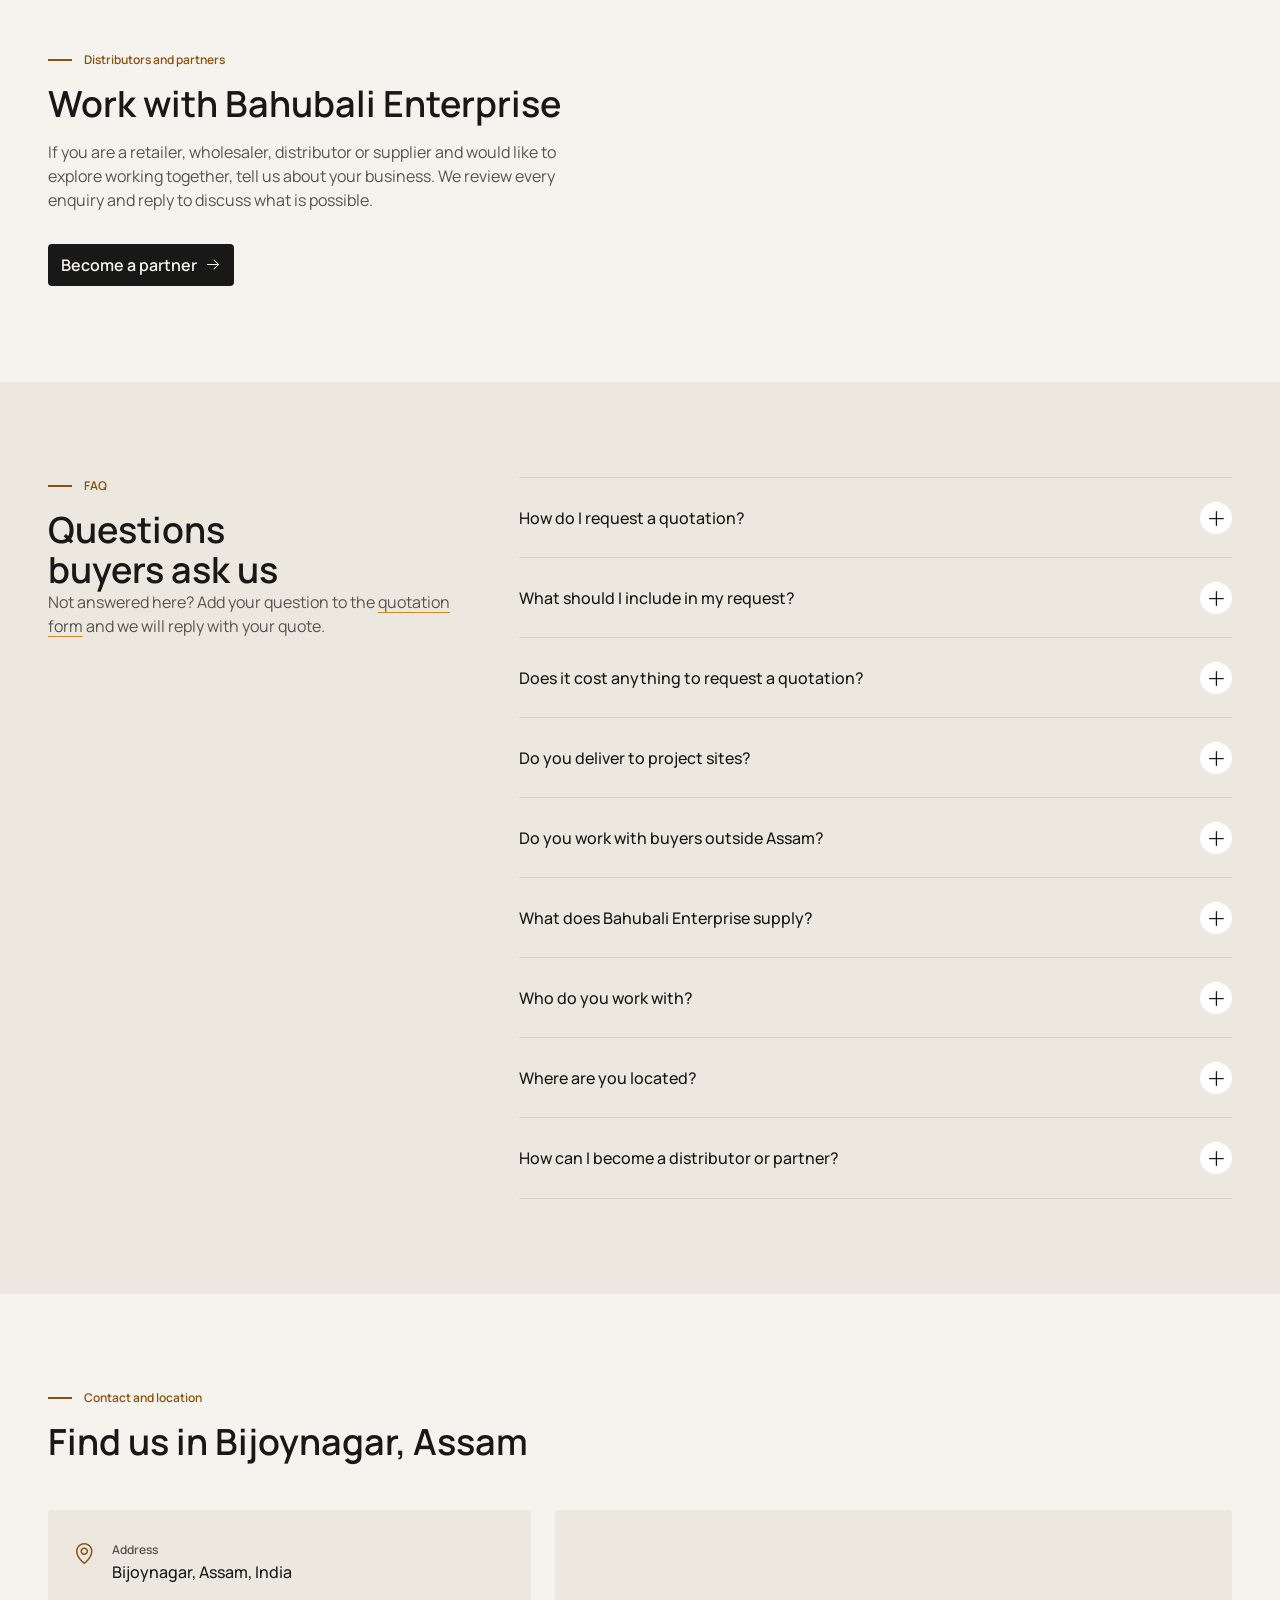
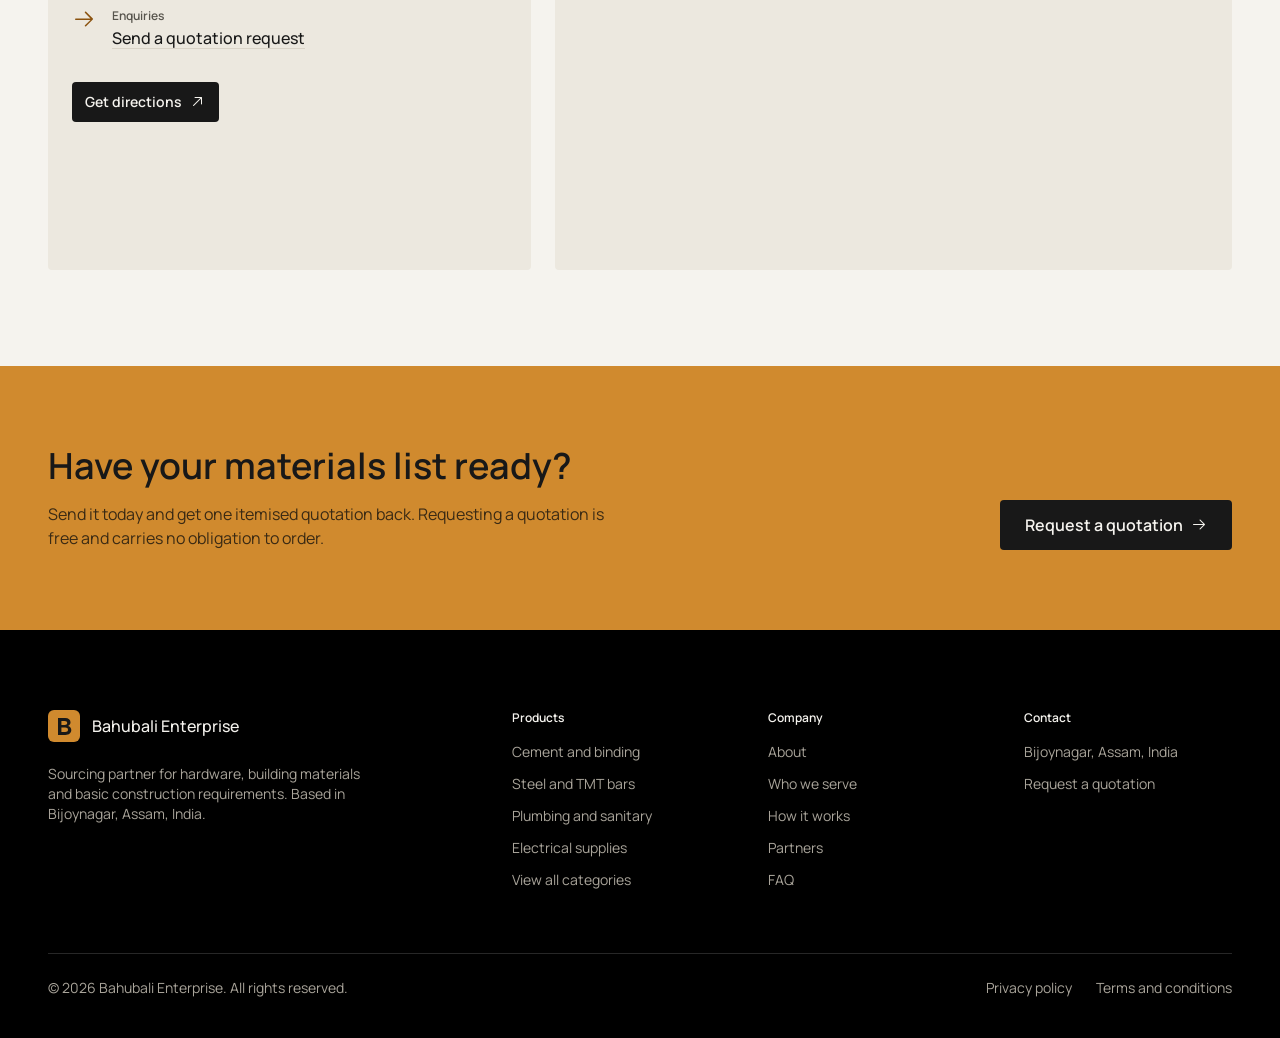
==== commit a1eccc7d: "Hero: interactive 3D storefront built from the shop photo Co-Authored-By: Claude Opus 5.5 <noreply@a" ====
--- a/index.html
+++ b/index.html
@@ -19,7 +19,7 @@
 <meta name="theme-color" content="#181818">
 <link rel="icon" href="assets/img/favicon.svg" type="image/svg+xml">
 <link rel="preload" href="assets/fonts/manrope-latin-wght-normal.woff2" as="font" type="font/woff2" crossorigin>
-<link rel="preload" as="image" href="assets/img/photos/hero-1600.webp" imagesrcset="assets/img/photos/hero-800.webp 800w, assets/img/photos/hero-1600.webp 1600w, assets/img/photos/hero-2400.webp 2400w" imagesizes="(min-width: 1024px) 42vw, 100vw" fetchpriority="high">
+<link rel="preload" as="image" href="assets/img/store/sign-front.webp">
 <link rel="stylesheet" href="assets/css/styles.css">
 <script>document.documentElement.classList.remove('no-js')</script>
 <script type="application/ld+json">
@@ -96,22 +96,11 @@
         <span class="caption-2 muted">Quotations are free, with no obligation to order.</span>
       </div>
     </div>
-    <div class="hero-visual" data-photo-frame>
-      <img class="photo" src="assets/img/photos/hero-1600.webp" srcset="assets/img/photos/hero-800.webp 800w, assets/img/photos/hero-1600.webp 1600w, assets/img/photos/hero-2400.webp 2400w" sizes="(min-width: 1024px) 42vw, 100vw" data-photo="hero" alt="Interior of a building materials warehouse with stocked racking" width="2400" height="1557" fetchpriority="high">
-      <div class="hero-index" aria-label="Product categories">
-        <p class="caption-3 index-head">Materials we supply</p>
-        <ol class="index-list">
-          <li><a href="#products"><span class="idx">01</span><span class="title-2">Cement and binding materials</span></a></li>
-          <li><a href="#products"><span class="idx">02</span><span class="title-2">Steel and TMT bars</span></a></li>
-          <li><a href="#products"><span class="idx">03</span><span class="title-2">Plumbing and sanitary</span></a></li>
-          <li><a href="#products"><span class="idx">04</span><span class="title-2">Electrical supplies</span></a></li>
-          <li><a href="#products"><span class="idx">05</span><span class="title-2">Paints and coatings</span></a></li>
-          <li><a href="#products"><span class="idx">06</span><span class="title-2">Tools and fasteners</span></a></li>
-          <li><a href="#products"><span class="idx">07</span><span class="title-2">Door and window hardware</span></a></li>
-          <li><a href="#products"><span class="idx">08</span><span class="title-2">Roofing materials</span></a></li>
-          <li><a href="#products"><span class="idx">09</span><span class="title-2">Tiles and flooring</span></a></li>
-        </ol>
-      </div>
+    <div class="hero-visual">
+      <div class="store3d" id="store3d" tabindex="0" role="img" aria-label="Three dimensional model of the Bahubali Enterprises storefront in Bijoynagar. Drag or use the arrow keys to turn it.">
+        <img class="store-flat" src="assets/img/store/storefront.webp" alt="Bahubali Enterprises storefront in Bijoynagar, with signboards for TMT rod and cement, pipes and fittings, sanitaryware, tiles, paints and more" width="544" height="740" fetchpriority="high">
+      </div>
+      <p class="store-hint caption-4" aria-hidden="true"><span class="hint-arrow">&larr;</span>Drag to turn<span class="hint-arrow">&rarr;</span></p>
     </div>
   </div>
   <div class="hero-band">
@@ -432,5 +421,6 @@
 
 <script src="assets/js/config.js"></script>
 <script src="assets/js/main.js"></script>
+<script src="assets/js/store3d.js" defer></script>
 </body>
 </html>
--- a/assets/css/styles.css
+++ b/assets/css/styles.css
@@ -437,3 +437,34 @@
 .has-photo .index-head { margin-bottom: var(--s-75); }
 @media (max-width: 1023px) { .hero-visual.has-photo { min-height: 560px; } }
 @media (max-width: 479px) { .has-photo .index-list { grid-template-columns: 1fr; } .hero-visual.has-photo { min-height: 640px; } }
+
+/* ================= 3D storefront ================= */
+.hero-visual { align-items: stretch; flex-direction: column; background: var(--dark-2); }
+.store3d { position: relative; flex: 1; min-height: 520px; perspective: 1800px; perspective-origin: 50% 40%; display: grid; place-items: center; outline: none; cursor: grab; touch-action: pan-y; user-select: none; -webkit-user-select: none; overflow: hidden; }
+.store3d.is-dragging { cursor: grabbing; }
+.store3d:focus-visible { box-shadow: inset 0 0 0 2px var(--accent); }
+.store-flat { width: min(76%, 420px); height: auto; border-radius: var(--r-sm); }
+.store3d.is-3d .store-flat { display: none; }
+.s3-model { position: absolute; left: 50%; top: 50%; width: 0; height: 0; transform-style: preserve-3d; will-change: transform; }
+.s3-face { position: absolute; left: 0; top: 0; backface-visibility: hidden; -webkit-backface-visibility: hidden; background-size: 100% 100%; background-repeat: no-repeat; }
+.s3-plinth { background: #3A3936; }
+.s3-plinth-edge { background: #2A2927; }
+.s3-shadow { background: rgba(0,0,0,0.35); box-shadow: 0 0 56px 32px rgba(0,0,0,0.35); border-radius: var(--r-lg); }
+.s3-roof { background: #3A3936; }
+.s3-side-upper { background: #2E2D2A; }
+.s3-side-lower { background: #6F695F; }
+.s3-left.s3-side-upper { background: #262523; }
+.s3-left.s3-side-lower { background: #5C574E; }
+.s3-sign-top { background: #45433F; }
+.s3-sign-side { background: #33312E; }
+.s3-sign-soffit { background: #23221F; box-shadow: inset 0 0 0 1px #2E2D2A; }
+.s3-board-edge { background: #B89B4E; }
+.s3-board-edge-side { background: #9C8240; }
+.s3-banner-edge { background: #111111; }
+.s3-letters { pointer-events: none; }
+.store-hint { position: absolute; left: 50%; bottom: var(--s-200); transform: translateX(-50%); display: flex; align-items: center; gap: var(--s-75); padding: var(--s-50) var(--s-100); color: var(--dark-muted); background: rgba(24,24,24,0.72); border-radius: var(--r-full); pointer-events: none; white-space: nowrap; transition: opacity 500ms var(--ease); }
+.store3d.is-dragging + .store-hint { opacity: 0; }
+.hint-arrow { color: var(--accent); }
+.no-js .store-hint, .hero-visual:not(:has(.is-3d)) .store-hint { display: none; }
+@media (min-width: 1024px) { .store3d { min-height: 0; } }
+@media (max-width: 479px) { .store3d { min-height: 560px; } }
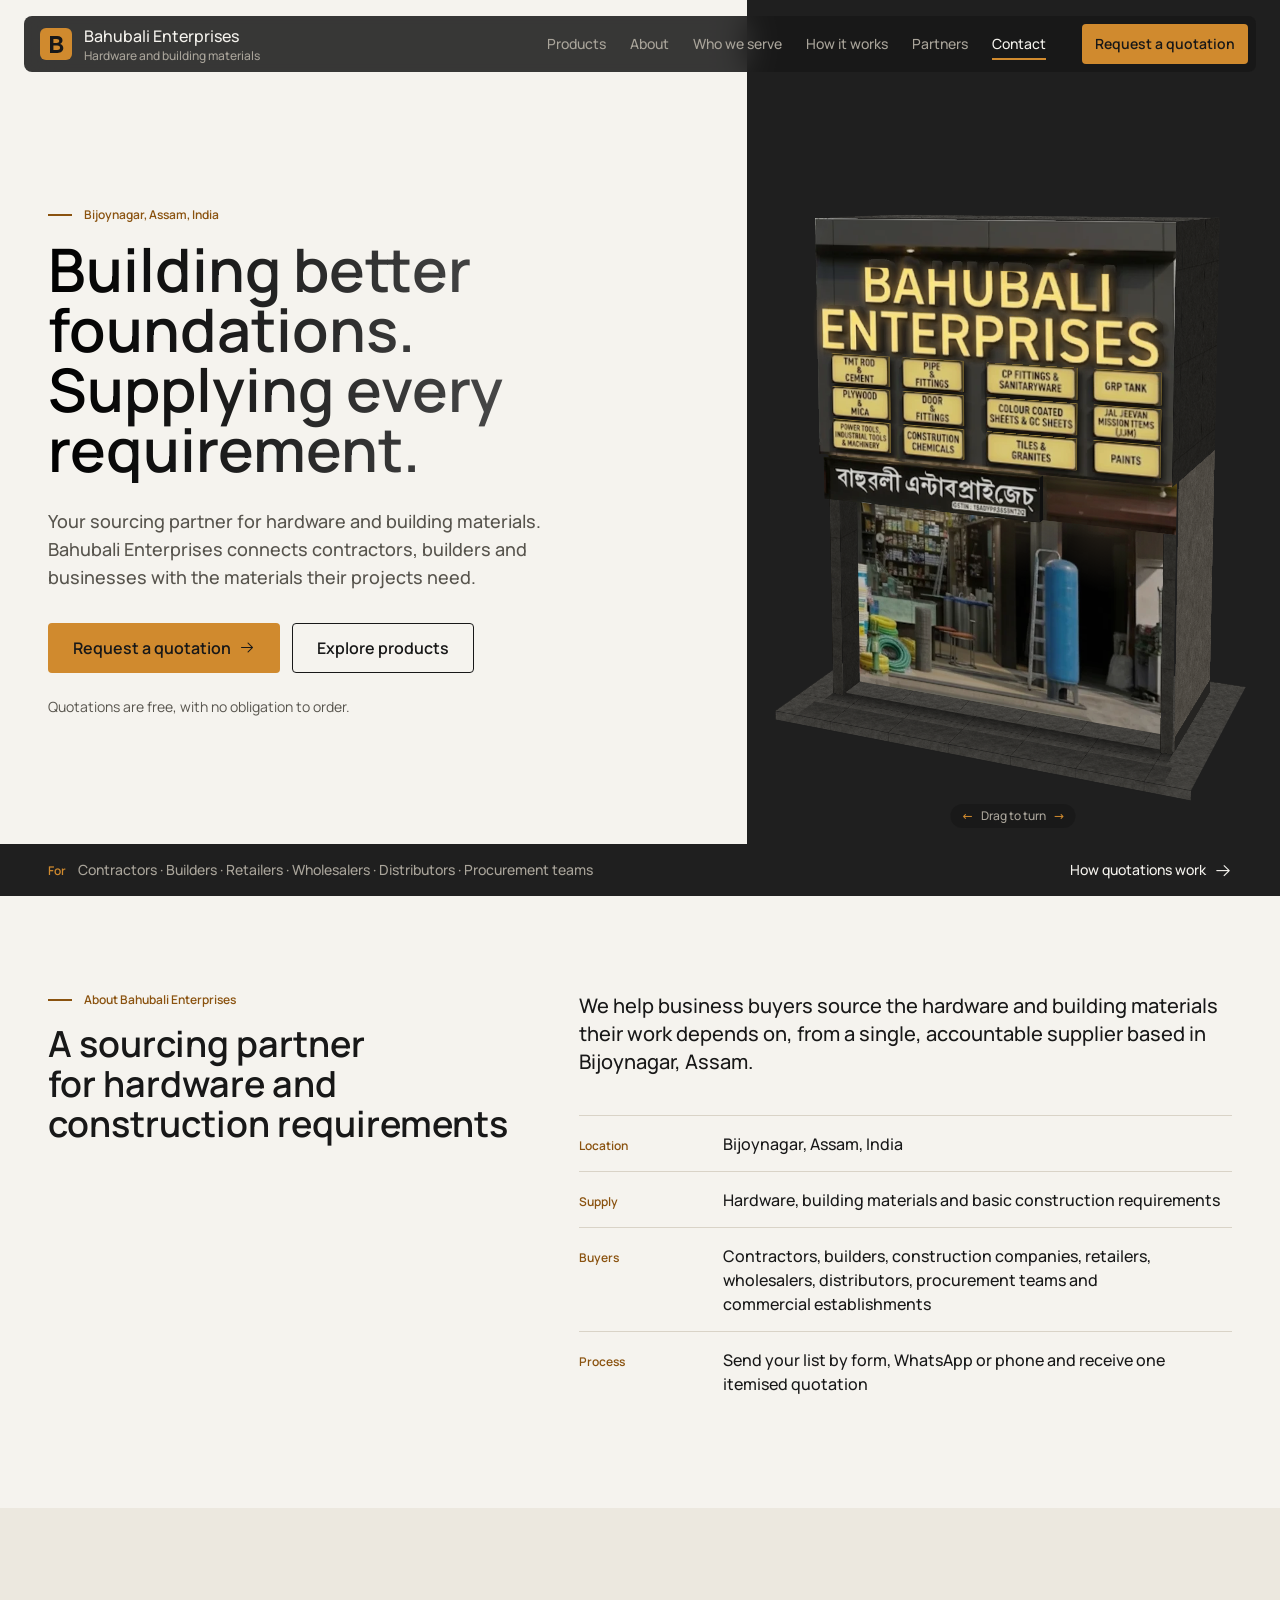
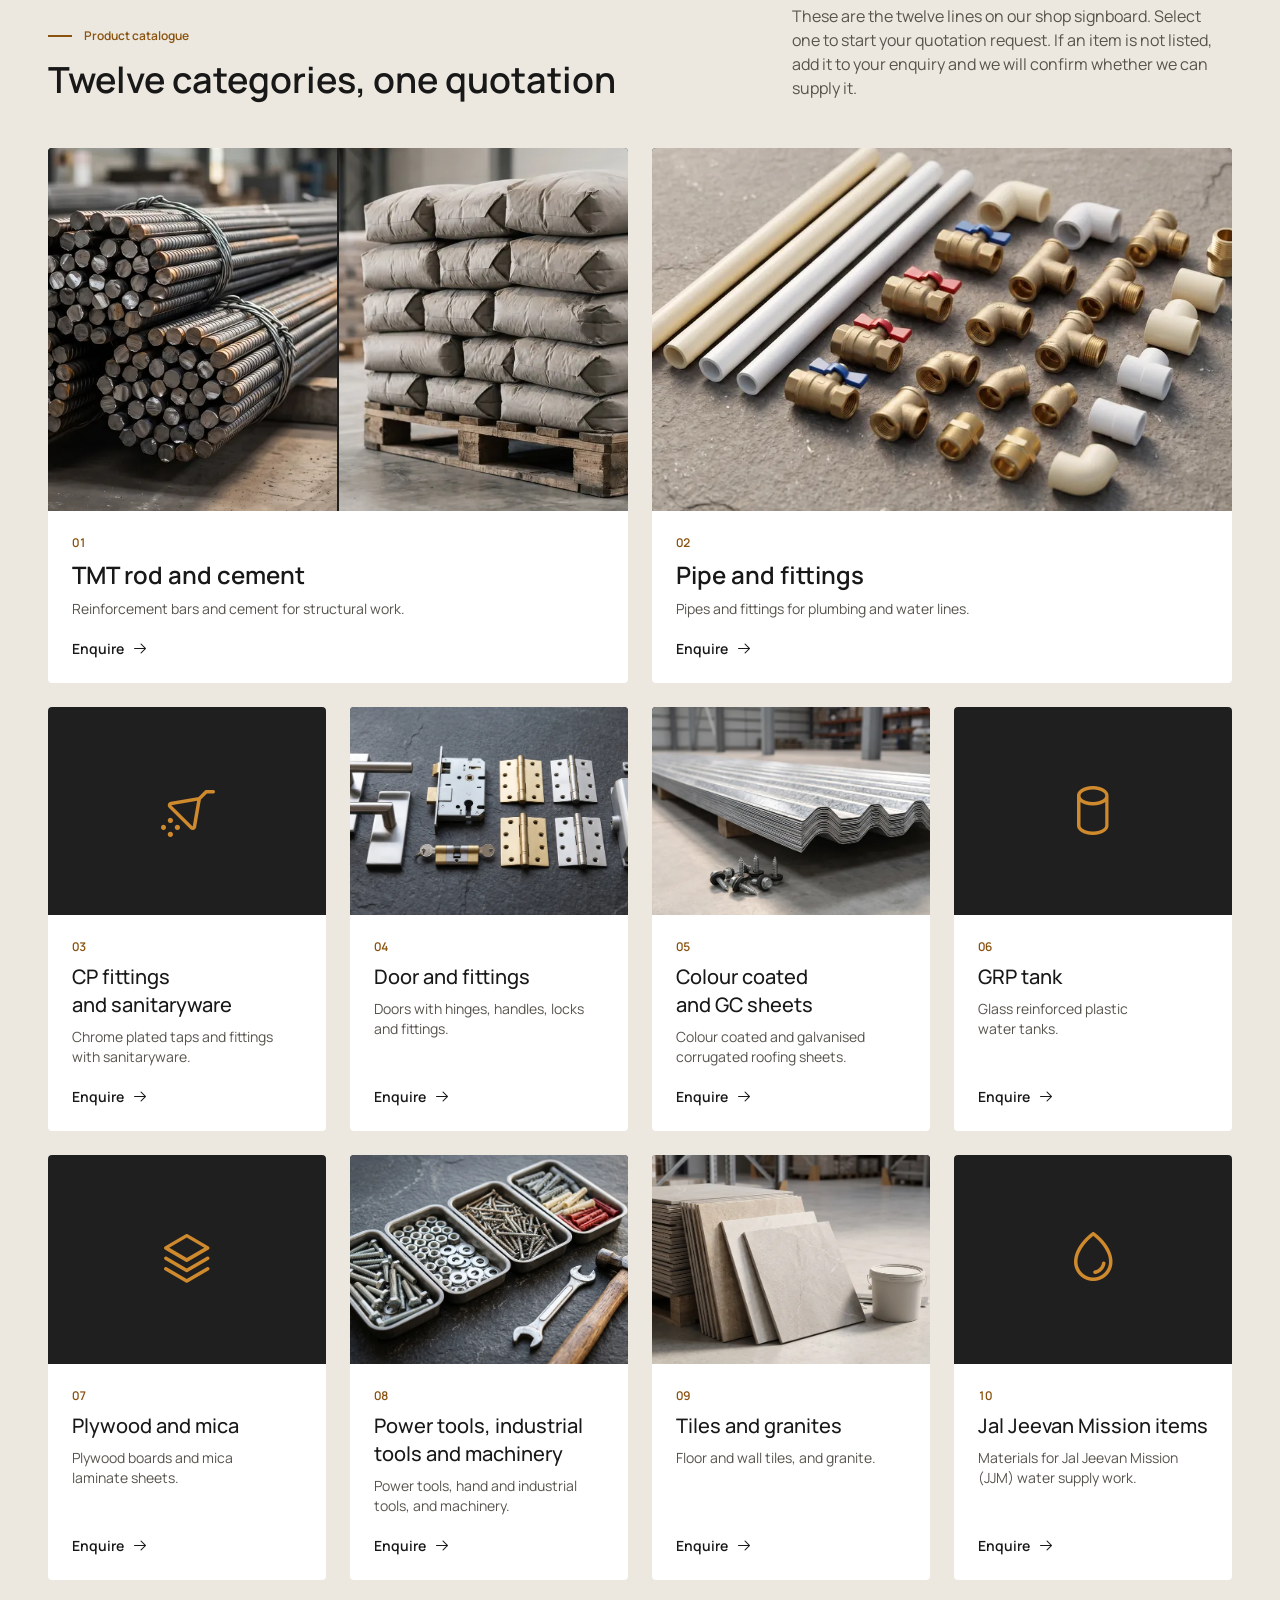
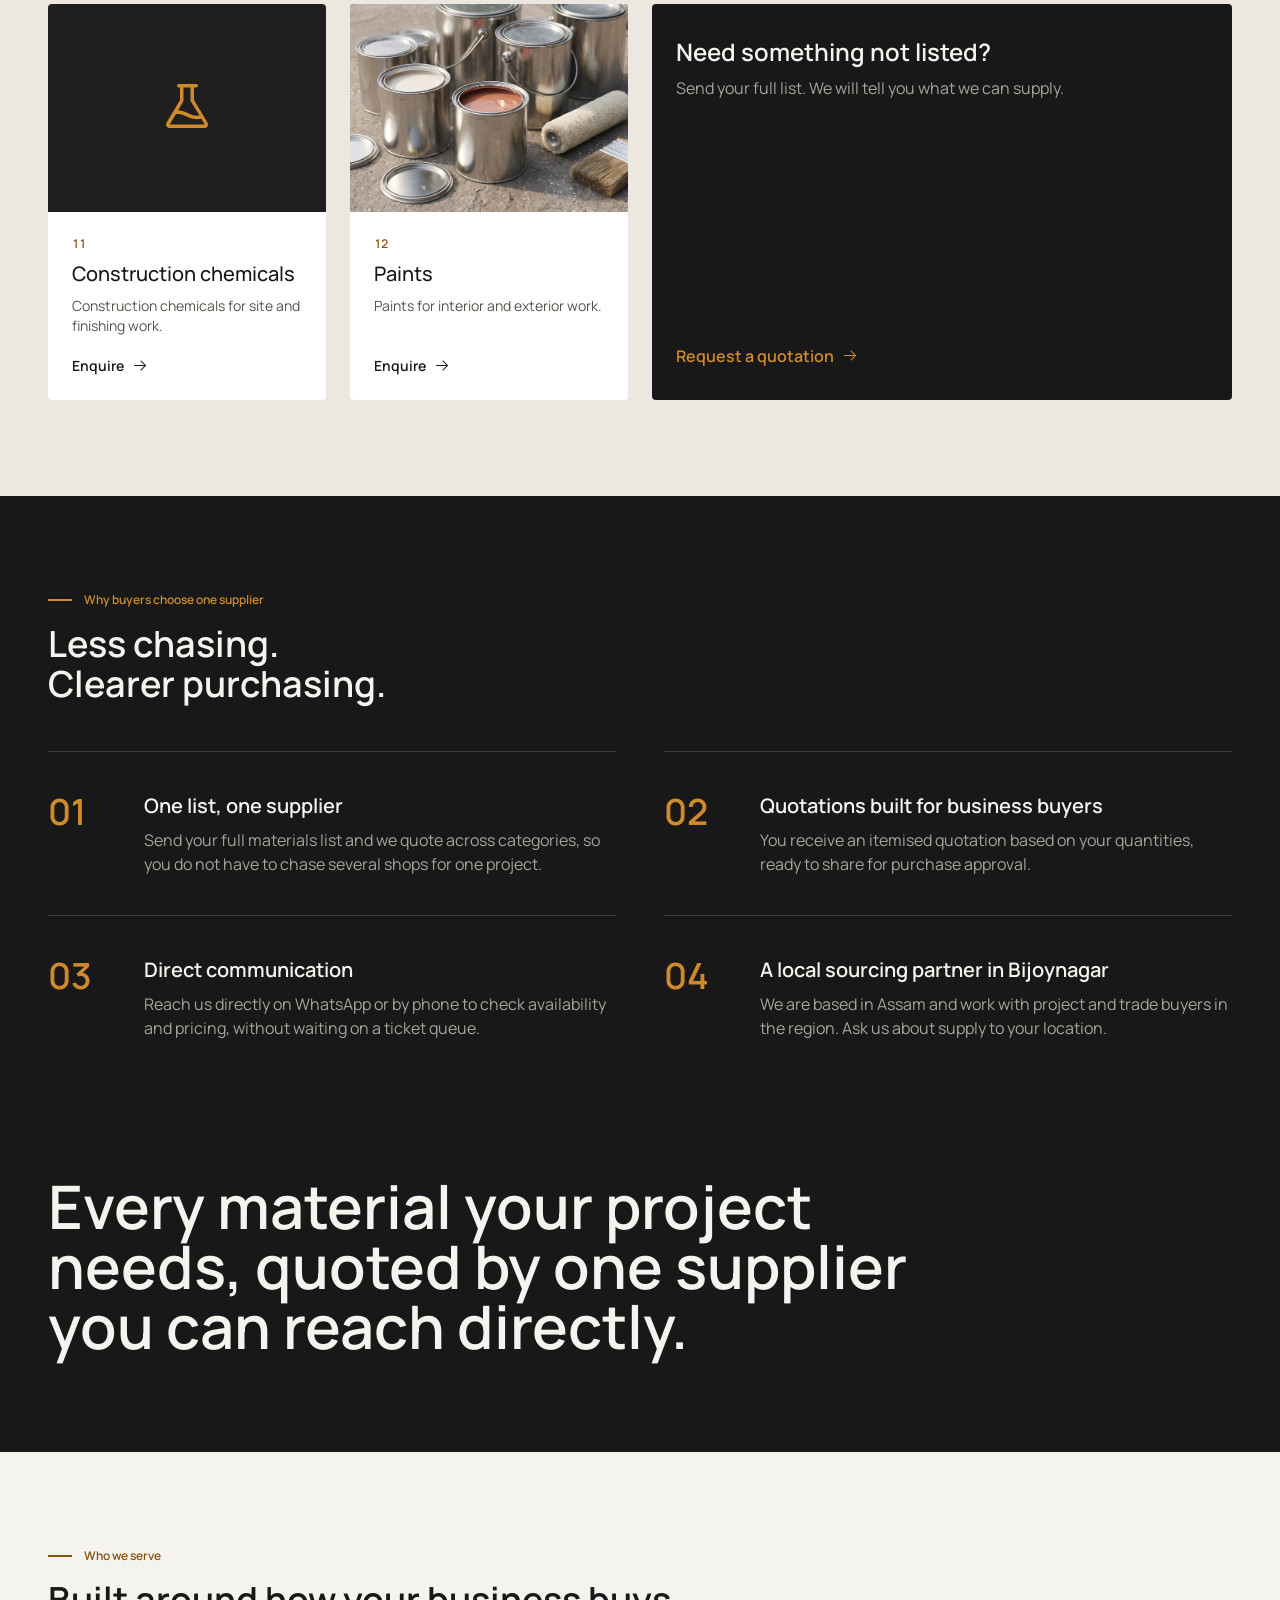
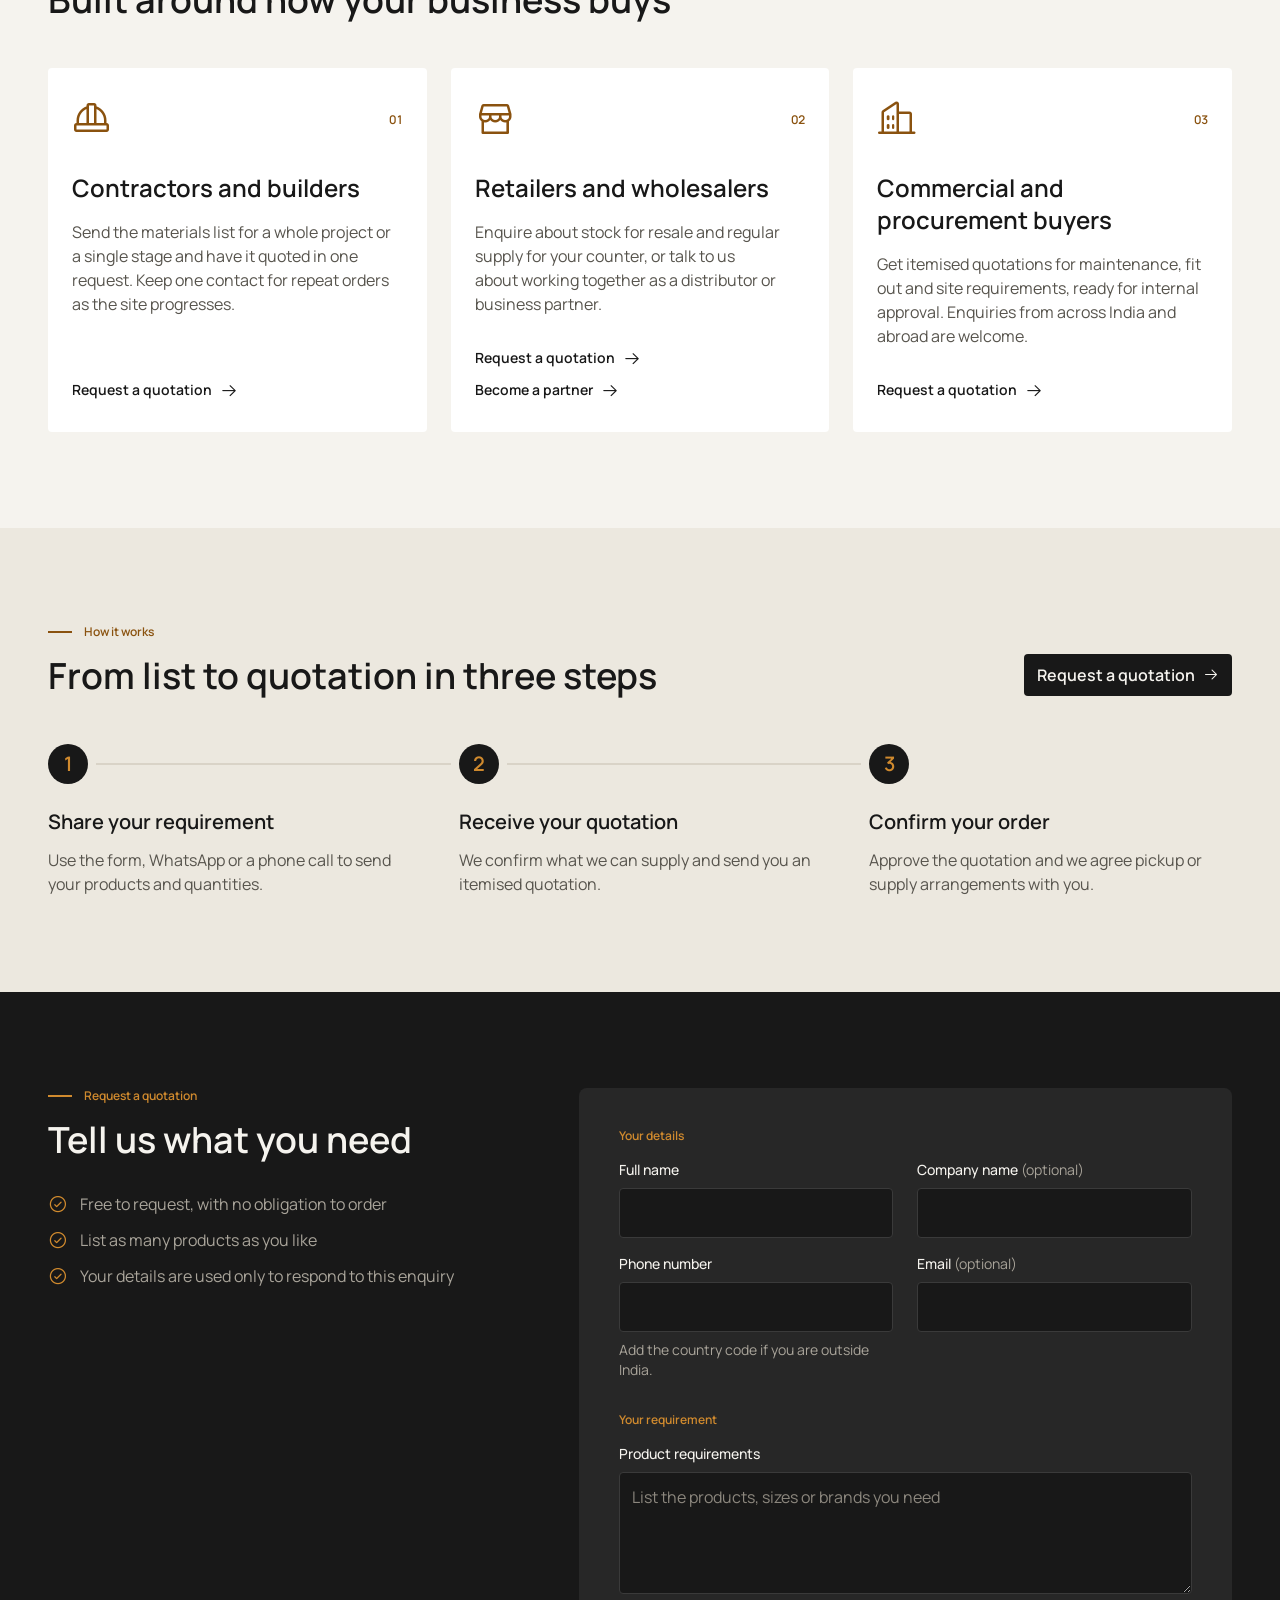
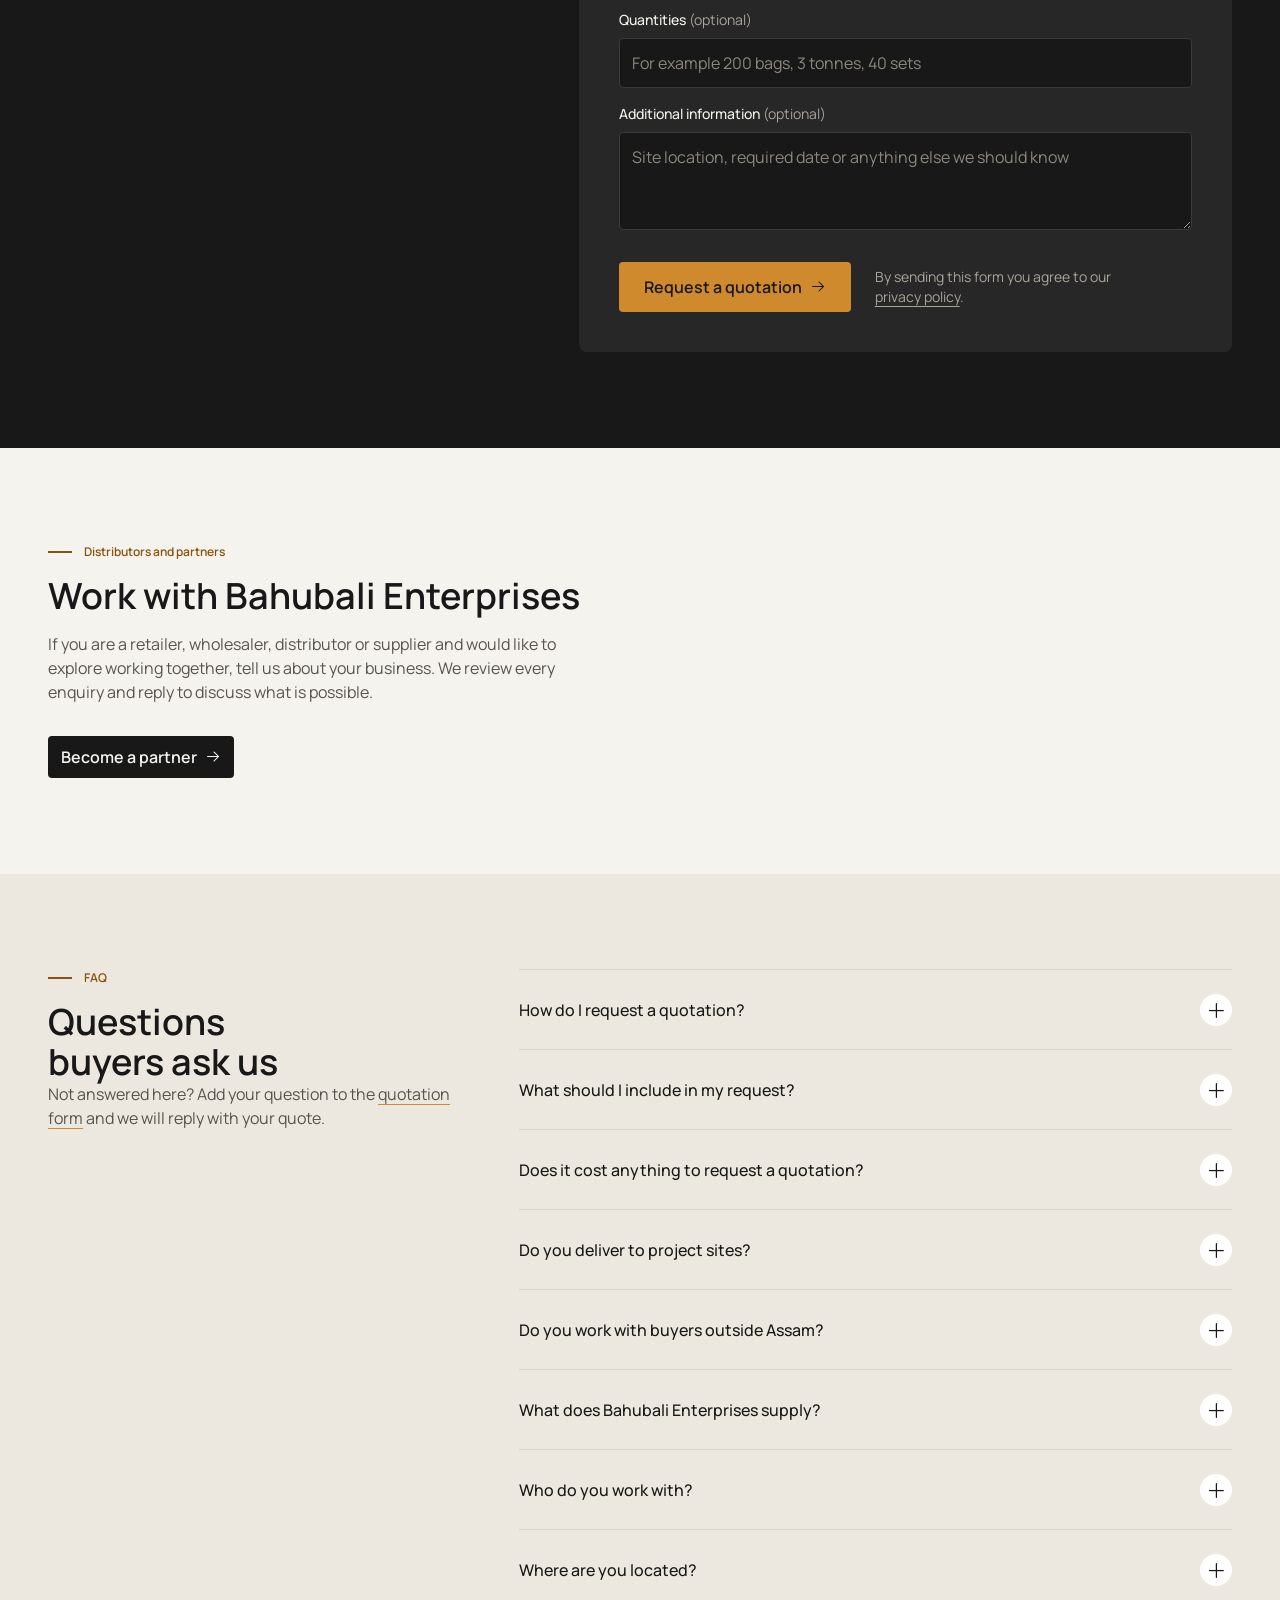
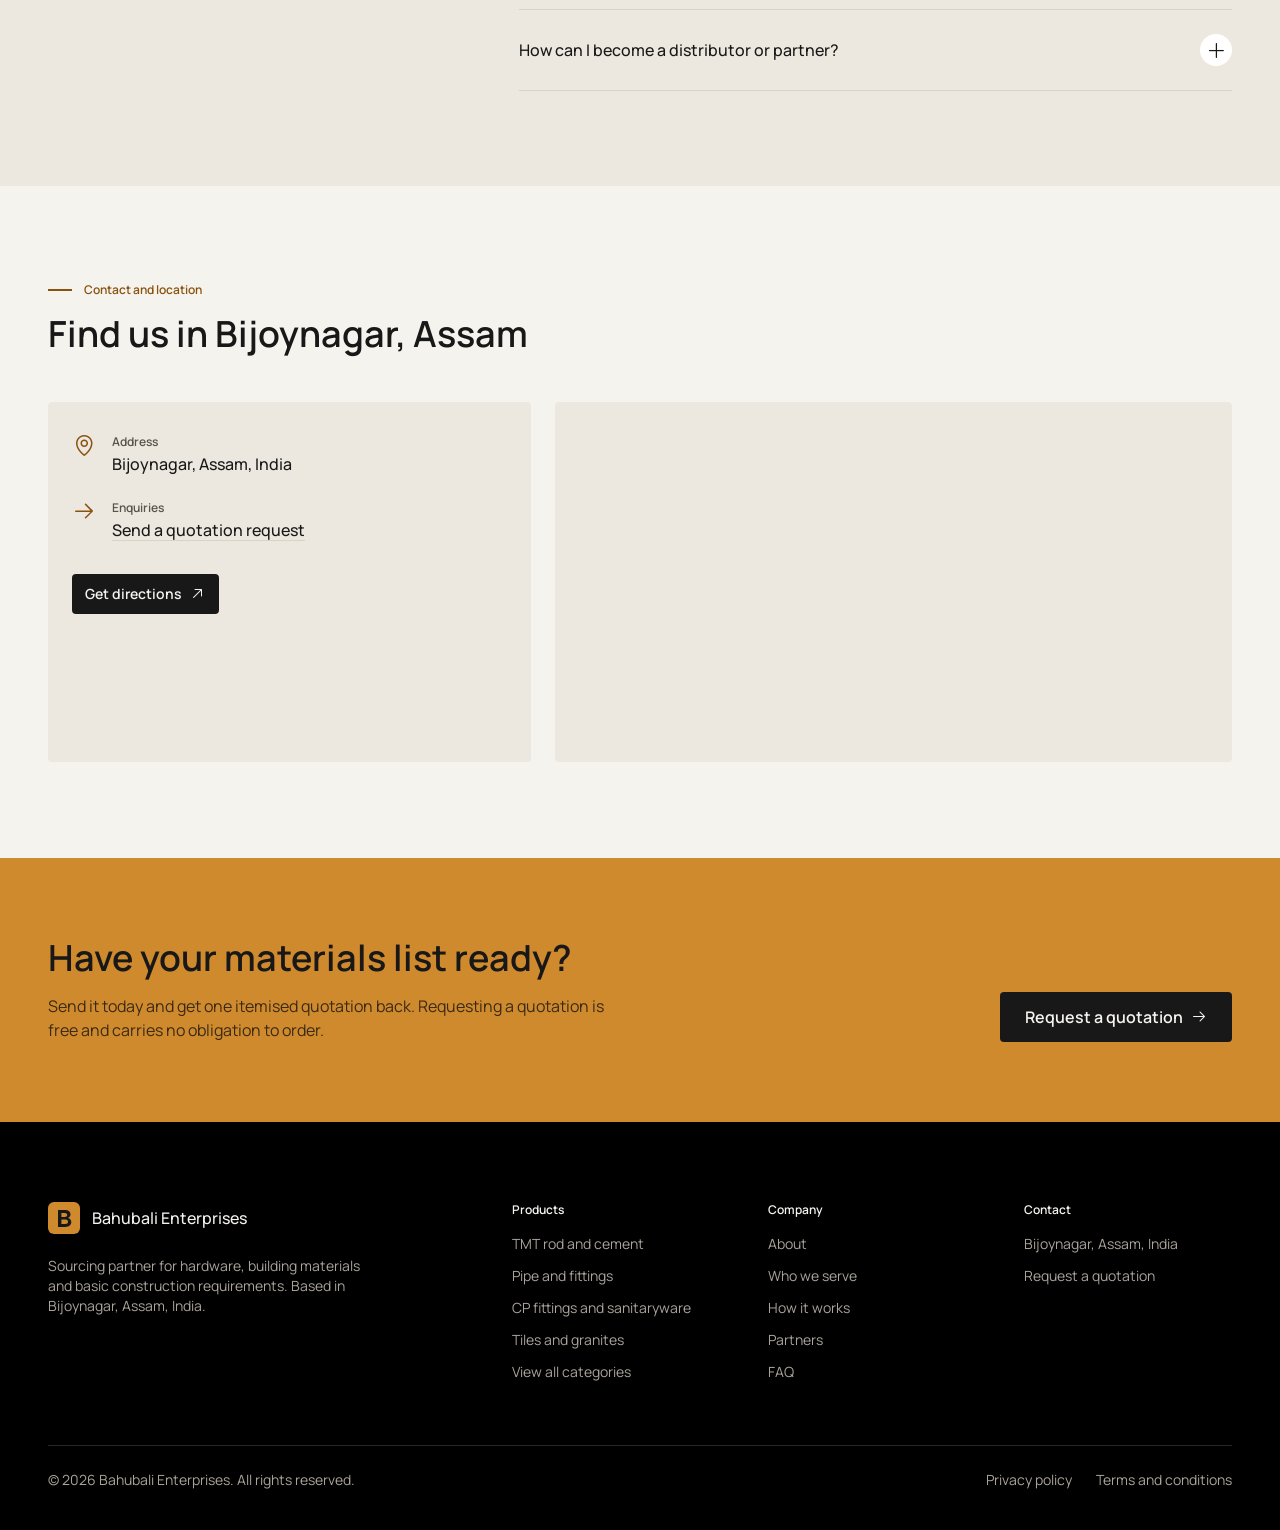
==== commit 116d4962: "Catalogue matches the shop sign, name Bahubali Enterprises, rebuilt 3D storefront Co-Authored-By: Cl" ====
--- a/index.html
+++ b/index.html
@@ -3,14 +3,14 @@
 <head>
 <meta charset="utf-8">
 <meta name="viewport" content="width=device-width, initial-scale=1">
-<title>Bahubali Enterprise | Hardware &amp; Building Materials Supplier, Bijoynagar, Assam</title>
+<title>Bahubali Enterprises | Hardware &amp; Building Materials Supplier, Bijoynagar, Assam</title>
 <meta name="description" content="Sourcing partner for hardware and building materials in Bijoynagar, Assam. Contractors, builders and businesses send one list and receive one itemised quotation.">
 <meta name="robots" content="index, follow">
 <link rel="canonical" href="https://bahubali-website.vercel.app/">
 <meta property="og:type" content="website">
-<meta property="og:site_name" content="Bahubali Enterprise">
+<meta property="og:site_name" content="Bahubali Enterprises">
 <meta property="og:url" content="https://bahubali-website.vercel.app/">
-<meta property="og:title" content="Bahubali Enterprise | Hardware &amp; Building Materials Supplier">
+<meta property="og:title" content="Bahubali Enterprises | Hardware &amp; Building Materials Supplier">
 <meta property="og:description" content="Your sourcing partner for hardware and building materials in Assam. Send one list, receive one itemised quotation.">
 <meta property="og:image" content="https://bahubali-website.vercel.app/assets/img/og-image.jpg">
 <meta property="og:image:width" content="1200">
@@ -23,13 +23,13 @@
 <link rel="stylesheet" href="assets/css/styles.css">
 <script>document.documentElement.classList.remove('no-js')</script>
 <script type="application/ld+json">
-{"@context":"https://schema.org","@type":"HardwareStore","name":"Bahubali Enterprise","url":"https://bahubali-website.vercel.app/","image":"https://bahubali-website.vercel.app/assets/img/og-image.jpg","description":"Supplier of hardware, building materials and basic construction requirements for business buyers.","address":{"@type":"PostalAddress","addressLocality":"Bijoynagar","addressRegion":"Assam","addressCountry":"IN"},"hasMap":"https://maps.app.goo.gl/s28Tkmbo3NxCLpEr9"}
+{"@context":"https://schema.org","@type":"HardwareStore","name":"Bahubali Enterprises","url":"https://bahubali-website.vercel.app/","image":"https://bahubali-website.vercel.app/assets/img/og-image.jpg","description":"Supplier of hardware, building materials and basic construction requirements for business buyers.","address":{"@type":"PostalAddress","addressLocality":"Bijoynagar","addressRegion":"Assam","addressCountry":"IN"},"hasMap":"https://maps.app.goo.gl/s28Tkmbo3NxCLpEr9"}
 </script>
 <script type="application/ld+json">
 {"@context":"https://schema.org","@type":"FAQPage","mainEntity":[
 {"@type":"Question","name":"How do I request a quotation?","acceptedAnswer":{"@type":"Answer","text":"Fill in the quotation form on this page, send us a WhatsApp message, or call us. Include the products and quantities you need."}},
 {"@type":"Question","name":"Does it cost anything to request a quotation?","acceptedAnswer":{"@type":"Answer","text":"No. Requesting a quotation is free and you are under no obligation to place an order."}},
-{"@type":"Question","name":"What does Bahubali Enterprise supply?","acceptedAnswer":{"@type":"Answer","text":"Hardware, building materials and basic construction requirements. Send us your list and we will confirm what we can supply."}},
+{"@type":"Question","name":"What does Bahubali Enterprises supply?","acceptedAnswer":{"@type":"Answer","text":"Hardware, building materials and basic construction requirements. Send us your list and we will confirm what we can supply."}},
 {"@type":"Question","name":"Who do you work with?","acceptedAnswer":{"@type":"Answer","text":"Contractors, builders, construction companies, hardware retailers, wholesalers, distributors, procurement teams and commercial establishments."}},
 {"@type":"Question","name":"Where are you located?","acceptedAnswer":{"@type":"Answer","text":"We are based in Bijoynagar, Assam, India."}},
 {"@type":"Question","name":"How can I become a distributor or partner?","acceptedAnswer":{"@type":"Answer","text":"Submit the partnership enquiry form with your business details and our team will contact you."}}
@@ -41,9 +41,9 @@
 
 <header class="site-header">
   <div class="container header-inner">
-    <a class="brand" href="#top" aria-label="Bahubali Enterprise, back to top">
+    <a class="brand" href="#top" aria-label="Bahubali Enterprises, back to top">
       <span class="brand-mark" aria-hidden="true"><svg viewBox="0 0 32 32" width="32" height="32"><rect width="32" height="32" rx="6" fill="currentColor"/><path d="M10 8h7.200c3.300 0 5.300 1.700 5.300 4.300 0 1.700-.9 3-2.400 3.600 2 .5 3.200 2 3.200 4.100 0 3-2.200 4.900-5.900 4.900H10V8zm6.700 7c1.600 0 2.500-.7 2.500-2s-.9-2-2.500-2h-3.300v4h3.300zm.5 7c1.800 0 2.800-.8 2.800-2.200s-1-2.200-2.800-2.200h-3.800V22h3.800z" fill="var(--brand-mark-ink)"/></svg></span>
-      <span class="brand-text"><span class="title-3">Bahubali Enterprise</span><span class="caption-4 brand-sub">Hardware and building materials</span></span>
+      <span class="brand-text"><span class="title-3">Bahubali Enterprises</span><span class="caption-4 brand-sub">Hardware and building materials</span></span>
     </a>
     <nav class="nav-links title-4" aria-label="Main">
       <a href="#products">Products</a>
@@ -72,7 +72,7 @@
   </nav>
   <div class="menu-cta">
     <a class="btn btn-accent button-md" href="#quote">Request a quotation</a>
-    <a class="btn btn-ghost-dark button-md" data-contact="whatsapp" data-msg="Hello Bahubali Enterprise, I would like to enquire about hardware and building materials."><i class="ph ph-whatsapp-logo" aria-hidden="true"></i>WhatsApp enquiry</a>
+    <a class="btn btn-ghost-dark button-md" data-contact="whatsapp" data-msg="Hello Bahubali Enterprises, I would like to enquire about hardware and building materials."><i class="ph ph-whatsapp-logo" aria-hidden="true"></i>WhatsApp enquiry</a>
   </div>
 </div>
 
@@ -85,20 +85,20 @@
     <div class="hero-copy container-l">
       <p class="kicker caption-3"><span class="kicker-line" aria-hidden="true"></span>Bijoynagar, Assam, India</p>
       <h1 class="hero-title" id="hero-title"><span>Building better foundations.</span> <span>Supplying every requirement.</span></h1>
-      <p class="hero-sub title-2">Your sourcing partner for hardware and building materials. Bahubali Enterprise connects contractors, builders and businesses with the materials their projects need.</p>
+      <p class="hero-sub title-2">Your sourcing partner for hardware and building materials. Bahubali Enterprises connects contractors, builders and businesses with the materials their projects need.</p>
       <div class="hero-actions">
         <a class="btn btn-accent button-md btn-lg" href="#quote">Request a quotation<i class="ph ph-arrow-right" aria-hidden="true"></i></a>
         <a class="btn btn-outline button-md btn-lg" href="#products">Explore products</a>
       </div>
       <div class="hero-contact">
-        <a class="text-link body-5" data-contact="whatsapp" data-msg="Hello Bahubali Enterprise, I would like a quotation for hardware and building materials."><i class="ph ph-whatsapp-logo" aria-hidden="true"></i>WhatsApp us</a>
+        <a class="text-link body-5" data-contact="whatsapp" data-msg="Hello Bahubali Enterprises, I would like a quotation for hardware and building materials."><i class="ph ph-whatsapp-logo" aria-hidden="true"></i>WhatsApp us</a>
         <a class="text-link body-5" data-contact="call"><i class="ph ph-phone" aria-hidden="true"></i>Call us</a>
         <span class="caption-2 muted">Quotations are free, with no obligation to order.</span>
       </div>
     </div>
     <div class="hero-visual">
       <div class="store3d" id="store3d" tabindex="0" role="img" aria-label="Three dimensional model of the Bahubali Enterprises storefront in Bijoynagar. Drag or use the arrow keys to turn it.">
-        <img class="store-flat" src="assets/img/store/storefront.webp" alt="Bahubali Enterprises storefront in Bijoynagar, with signboards for TMT rod and cement, pipes and fittings, sanitaryware, tiles, paints and more" width="544" height="740" fetchpriority="high">
+        <img class="store-flat" src="assets/img/store/storefront.webp" alt="Bahubali Enterprises storefront in Bijoynagar, with signboards for TMT rod and cement, pipe and fittings, CP fittings and sanitaryware, GRP tanks, plywood, doors, roofing sheets, Jal Jeevan Mission items, tools, construction chemicals, tiles and paints" width="544" height="740" fetchpriority="high">
       </div>
       <p class="store-hint caption-4" aria-hidden="true"><span class="hint-arrow">&larr;</span>Drag to turn<span class="hint-arrow">&rarr;</span></p>
     </div>
@@ -115,7 +115,7 @@
 <section class="section" id="about" aria-labelledby="about-title">
   <div class="container about-grid">
     <div class="reveal">
-      <p class="kicker caption-3"><span class="kicker-line" aria-hidden="true"></span>About Bahubali Enterprise</p>
+      <p class="kicker caption-3"><span class="kicker-line" aria-hidden="true"></span>About Bahubali Enterprises</p>
       <h2 class="section-title" id="about-title">A sourcing partner for hardware and construction requirements</h2>
     </div>
     <div class="reveal">
@@ -136,38 +136,47 @@
     <div class="section-top reveal">
       <div>
         <p class="kicker caption-3"><span class="kicker-line" aria-hidden="true"></span>Product catalogue</p>
-        <h2 class="section-title" id="products-title">Nine categories, one quotation</h2>
-      </div>
-      <p class="body-3 muted section-note">Select a category to start your quotation request. If an item is not listed, add it to your enquiry and we will confirm whether we can supply it.</p>
+        <h2 class="section-title" id="products-title">Twelve categories, one quotation</h2>
+      </div>
+      <p class="body-3 muted section-note">These are the twelve lines on our shop signboard. Select one to start your quotation request. If an item is not listed, add it to your enquiry and we will confirm whether we can supply it.</p>
     </div>
     <ul class="catalogue">
-      <li class="tile tile-feature reveal"><a href="#quote" data-category="Cement and binding materials" data-photo-frame>
-        <div class="tile-media"><img class="photo" src="assets/img/photos/cement-800.webp" srcset="assets/img/photos/cement-800.webp 800w, assets/img/photos/cement-1600.webp 1600w" sizes="(min-width: 1280px) 592px, (min-width: 1024px) 46vw, (min-width: 640px) 50vw, 100vw" decoding="async" data-photo="cement" alt="Stacked cement bags" width="1600" height="1067" loading="lazy"><i class="ph ph-package tile-icon" aria-hidden="true"></i></div>
-        <div class="tile-body"><span class="idx caption-3">01</span><h3 class="heading-5">Cement and binding materials</h3><p class="body-6">Cement and related materials for structural and finishing work.</p><span class="tile-cta button-sm">Enquire<i class="ph ph-arrow-right" aria-hidden="true"></i></span></div></a></li>
-      <li class="tile tile-feature reveal"><a href="#quote" data-category="Steel and TMT bars" data-photo-frame>
-        <div class="tile-media"><img class="photo" src="assets/img/photos/steel-800.webp" srcset="assets/img/photos/steel-800.webp 800w, assets/img/photos/steel-1600.webp 1600w" sizes="(min-width: 1280px) 592px, (min-width: 1024px) 46vw, (min-width: 640px) 50vw, 100vw" decoding="async" data-photo="steel" alt="Bundles of ribbed TMT steel bars" width="1600" height="1067" loading="lazy"><i class="ph ph-barricade tile-icon" aria-hidden="true"></i></div>
-        <div class="tile-body"><span class="idx caption-3">02</span><h3 class="heading-5">Steel and TMT bars</h3><p class="body-6">Reinforcement steel and structural sections by size and quantity.</p><span class="tile-cta button-sm">Enquire<i class="ph ph-arrow-right" aria-hidden="true"></i></span></div></a></li>
-      <li class="tile reveal"><a href="#quote" data-category="Plumbing and sanitary" data-photo-frame>
-        <div class="tile-media"><img class="photo" src="assets/img/photos/plumbing-800.webp" srcset="assets/img/photos/plumbing-800.webp 800w, assets/img/photos/plumbing-1600.webp 1600w" sizes="(min-width: 1280px) 296px, (min-width: 1024px) 23vw, (min-width: 640px) 50vw, 100vw" decoding="async" data-photo="plumbing" alt="Pipes, valves and plumbing fittings" width="1600" height="1067" loading="lazy"><i class="ph ph-pipe tile-icon" aria-hidden="true"></i></div>
-        <div class="tile-body"><span class="idx caption-3">03</span><h3 class="title-1">Plumbing and sanitary</h3><p class="body-6">Pipes, fittings, valves and sanitary items.</p><span class="tile-cta button-sm">Enquire<i class="ph ph-arrow-right" aria-hidden="true"></i></span></div></a></li>
-      <li class="tile reveal"><a href="#quote" data-category="Electrical supplies" data-photo-frame>
-        <div class="tile-media"><img class="photo" src="assets/img/photos/electrical-800.webp" srcset="assets/img/photos/electrical-800.webp 800w, assets/img/photos/electrical-1600.webp 1600w" sizes="(min-width: 1280px) 296px, (min-width: 1024px) 23vw, (min-width: 640px) 50vw, 100vw" decoding="async" data-photo="electrical" alt="Electrical cables and switches" width="1600" height="1067" loading="lazy"><i class="ph ph-lightning tile-icon" aria-hidden="true"></i></div>
-        <div class="tile-body"><span class="idx caption-3">04</span><h3 class="title-1">Electrical supplies</h3><p class="body-6">Wires, cables, switches and conduits.</p><span class="tile-cta button-sm">Enquire<i class="ph ph-arrow-right" aria-hidden="true"></i></span></div></a></li>
-      <li class="tile reveal"><a href="#quote" data-category="Paints and coatings" data-photo-frame>
-        <div class="tile-media"><img class="photo" src="assets/img/photos/paints-800.webp" srcset="assets/img/photos/paints-800.webp 800w, assets/img/photos/paints-1600.webp 1600w" sizes="(min-width: 1280px) 296px, (min-width: 1024px) 23vw, (min-width: 640px) 50vw, 100vw" decoding="async" data-photo="paints" alt="Paint tins and rollers" width="1600" height="1067" loading="lazy"><i class="ph ph-paint-roller tile-icon" aria-hidden="true"></i></div>
-        <div class="tile-body"><span class="idx caption-3">05</span><h3 class="title-1">Paints and coatings</h3><p class="body-6">Paints, primers, putty and waterproofing.</p><span class="tile-cta button-sm">Enquire<i class="ph ph-arrow-right" aria-hidden="true"></i></span></div></a></li>
-      <li class="tile reveal"><a href="#quote" data-category="Tools and fasteners" data-photo-frame>
-        <div class="tile-media"><img class="photo" src="assets/img/photos/fasteners-800.webp" srcset="assets/img/photos/fasteners-800.webp 800w, assets/img/photos/fasteners-1600.webp 1600w" sizes="(min-width: 1280px) 296px, (min-width: 1024px) 23vw, (min-width: 640px) 50vw, 100vw" decoding="async" data-photo="fasteners" alt="Bolts, nuts and screws" width="1600" height="1067" loading="lazy"><i class="ph ph-wrench tile-icon" aria-hidden="true"></i></div>
-        <div class="tile-body"><span class="idx caption-3">06</span><h3 class="title-1">Tools and fasteners</h3><p class="body-6">Hand tools, nails, screws, bolts and anchors.</p><span class="tile-cta button-sm">Enquire<i class="ph ph-arrow-right" aria-hidden="true"></i></span></div></a></li>
-      <li class="tile reveal"><a href="#quote" data-category="Door and window hardware" data-photo-frame>
-        <div class="tile-media"><img class="photo" src="assets/img/photos/hardware-800.webp" srcset="assets/img/photos/hardware-800.webp 800w, assets/img/photos/hardware-1600.webp 1600w" sizes="(min-width: 1280px) 296px, (min-width: 1024px) 23vw, (min-width: 640px) 50vw, 100vw" decoding="async" data-photo="hardware" alt="Door hinges, handles and locks" width="1600" height="1067" loading="lazy"><i class="ph ph-door tile-icon" aria-hidden="true"></i></div>
-        <div class="tile-body"><span class="idx caption-3">07</span><h3 class="title-1">Door and window hardware</h3><p class="body-6">Locks, hinges, handles and closers.</p><span class="tile-cta button-sm">Enquire<i class="ph ph-arrow-right" aria-hidden="true"></i></span></div></a></li>
-      <li class="tile reveal"><a href="#quote" data-category="Roofing materials" data-photo-frame>
-        <div class="tile-media"><img class="photo" src="assets/img/photos/roofing-800.webp" srcset="assets/img/photos/roofing-800.webp 800w, assets/img/photos/roofing-1600.webp 1600w" sizes="(min-width: 1280px) 296px, (min-width: 1024px) 23vw, (min-width: 640px) 50vw, 100vw" decoding="async" data-photo="roofing" alt="Corrugated roofing sheets" width="1600" height="1067" loading="lazy"><i class="ph ph-house-line tile-icon" aria-hidden="true"></i></div>
-        <div class="tile-body"><span class="idx caption-3">08</span><h3 class="title-1">Roofing materials</h3><p class="body-6">Roofing sheets and fixing accessories.</p><span class="tile-cta button-sm">Enquire<i class="ph ph-arrow-right" aria-hidden="true"></i></span></div></a></li>
-      <li class="tile reveal"><a href="#quote" data-category="Tiles and flooring" data-photo-frame>
+      <li class="tile tile-feature reveal"><a href="#quote" data-category="TMT rod and cement" data-photo-frame>
+        <div class="tile-media tile-media-split"><img class="photo" src="assets/img/photos/steel-800.webp" srcset="assets/img/photos/steel-800.webp 800w, assets/img/photos/steel-1600.webp 1600w" sizes="(min-width: 1280px) 296px, (min-width: 1024px) 23vw, 50vw" decoding="async" data-photo="steel" alt="Bundles of ribbed TMT steel bars" width="1600" height="1067" loading="lazy"><img class="photo" src="assets/img/photos/cement-800.webp" srcset="assets/img/photos/cement-800.webp 800w, assets/img/photos/cement-1600.webp 1600w" sizes="(min-width: 1280px) 296px, (min-width: 1024px) 23vw, 50vw" decoding="async" data-photo="cement" alt="Stacked cement bags on a pallet" width="1600" height="1067" loading="lazy"><i class="ph ph-barricade tile-icon" aria-hidden="true"></i></div>
+        <div class="tile-body"><span class="idx caption-3">01</span><h3 class="heading-5">TMT rod and cement</h3><p class="body-6">Reinforcement bars and cement for structural work.</p><span class="tile-cta button-sm">Enquire<i class="ph ph-arrow-right" aria-hidden="true"></i></span></div></a></li>
+      <li class="tile tile-feature reveal"><a href="#quote" data-category="Pipe and fittings" data-photo-frame>
+        <div class="tile-media"><img class="photo" src="assets/img/photos/plumbing-800.webp" srcset="assets/img/photos/plumbing-800.webp 800w, assets/img/photos/plumbing-1600.webp 1600w" sizes="(min-width: 1280px) 592px, (min-width: 1024px) 46vw, (min-width: 640px) 50vw, 100vw" decoding="async" data-photo="plumbing" alt="Pipes with brass valves and fittings" width="1600" height="1067" loading="lazy"><i class="ph ph-pipe tile-icon" aria-hidden="true"></i></div>
+        <div class="tile-body"><span class="idx caption-3">02</span><h3 class="heading-5">Pipe and fittings</h3><p class="body-6">Pipes and fittings for plumbing and water lines.</p><span class="tile-cta button-sm">Enquire<i class="ph ph-arrow-right" aria-hidden="true"></i></span></div></a></li>
+      <li class="tile reveal"><a href="#quote" data-category="CP fittings and sanitaryware">
+        <div class="tile-media tile-media-icon"><i class="ph ph-shower tile-icon" aria-hidden="true"></i></div>
+        <div class="tile-body"><span class="idx caption-3">03</span><h3 class="title-1">CP fittings and sanitaryware</h3><p class="body-6">Chrome plated taps and fittings with sanitaryware.</p><span class="tile-cta button-sm">Enquire<i class="ph ph-arrow-right" aria-hidden="true"></i></span></div></a></li>
+      <li class="tile reveal"><a href="#quote" data-category="Door and fittings" data-photo-frame>
+        <div class="tile-media"><img class="photo" src="assets/img/photos/hardware-800.webp" srcset="assets/img/photos/hardware-800.webp 800w, assets/img/photos/hardware-1600.webp 1600w" sizes="(min-width: 1280px) 296px, (min-width: 1024px) 23vw, (min-width: 640px) 50vw, 100vw" decoding="async" data-photo="hardware" alt="Door handles, hinges, locks and a door closer" width="1600" height="1067" loading="lazy"><i class="ph ph-door tile-icon" aria-hidden="true"></i></div>
+        <div class="tile-body"><span class="idx caption-3">04</span><h3 class="title-1">Door and fittings</h3><p class="body-6">Doors with hinges, handles, locks and fittings.</p><span class="tile-cta button-sm">Enquire<i class="ph ph-arrow-right" aria-hidden="true"></i></span></div></a></li>
+      <li class="tile reveal"><a href="#quote" data-category="Colour coated and GC sheets" data-photo-frame>
+        <div class="tile-media"><img class="photo" src="assets/img/photos/roofing-800.webp" srcset="assets/img/photos/roofing-800.webp 800w, assets/img/photos/roofing-1600.webp 1600w" sizes="(min-width: 1280px) 296px, (min-width: 1024px) 23vw, (min-width: 640px) 50vw, 100vw" decoding="async" data-photo="roofing" alt="Stacked corrugated roofing sheets with fixing screws" width="1600" height="1067" loading="lazy"><i class="ph ph-house-line tile-icon" aria-hidden="true"></i></div>
+        <div class="tile-body"><span class="idx caption-3">05</span><h3 class="title-1">Colour coated and GC sheets</h3><p class="body-6">Colour coated and galvanised corrugated roofing sheets.</p><span class="tile-cta button-sm">Enquire<i class="ph ph-arrow-right" aria-hidden="true"></i></span></div></a></li>
+      <li class="tile reveal"><a href="#quote" data-category="GRP tank">
+        <div class="tile-media tile-media-icon"><i class="ph ph-cylinder tile-icon" aria-hidden="true"></i></div>
+        <div class="tile-body"><span class="idx caption-3">06</span><h3 class="title-1">GRP tank</h3><p class="body-6">Glass reinforced plastic water tanks.</p><span class="tile-cta button-sm">Enquire<i class="ph ph-arrow-right" aria-hidden="true"></i></span></div></a></li>
+      <li class="tile reveal"><a href="#quote" data-category="Plywood and mica">
+        <div class="tile-media tile-media-icon"><i class="ph ph-stack tile-icon" aria-hidden="true"></i></div>
+        <div class="tile-body"><span class="idx caption-3">07</span><h3 class="title-1">Plywood and mica</h3><p class="body-6">Plywood boards and mica laminate sheets.</p><span class="tile-cta button-sm">Enquire<i class="ph ph-arrow-right" aria-hidden="true"></i></span></div></a></li>
+      <li class="tile reveal"><a href="#quote" data-category="Power tools, industrial tools and machinery" data-photo-frame>
+        <div class="tile-media"><img class="photo" src="assets/img/photos/fasteners-800.webp" srcset="assets/img/photos/fasteners-800.webp 800w, assets/img/photos/fasteners-1600.webp 1600w" sizes="(min-width: 1280px) 296px, (min-width: 1024px) 23vw, (min-width: 640px) 50vw, 100vw" decoding="async" data-photo="fasteners" alt="Tools with trays of bolts, nuts and screws" width="1600" height="1067" loading="lazy"><i class="ph ph-toolbox tile-icon" aria-hidden="true"></i></div>
+        <div class="tile-body"><span class="idx caption-3">08</span><h3 class="title-1">Power tools, industrial tools and machinery</h3><p class="body-6">Power tools, hand and industrial tools, and machinery.</p><span class="tile-cta button-sm">Enquire<i class="ph ph-arrow-right" aria-hidden="true"></i></span></div></a></li>
+      <li class="tile reveal"><a href="#quote" data-category="Tiles and granites" data-photo-frame>
         <div class="tile-media"><img class="photo" src="assets/img/photos/tiles-800.webp" srcset="assets/img/photos/tiles-800.webp 800w, assets/img/photos/tiles-1600.webp 1600w" sizes="(min-width: 1280px) 296px, (min-width: 1024px) 23vw, (min-width: 640px) 50vw, 100vw" decoding="async" data-photo="tiles" alt="Stacked porcelain floor tiles" width="1600" height="1067" loading="lazy"><i class="ph ph-squares-four tile-icon" aria-hidden="true"></i></div>
-        <div class="tile-body"><span class="idx caption-3">09</span><h3 class="title-1">Tiles and flooring</h3><p class="body-6">Floor and wall tiles with adhesives and grouts.</p><span class="tile-cta button-sm">Enquire<i class="ph ph-arrow-right" aria-hidden="true"></i></span></div></a></li>
+        <div class="tile-body"><span class="idx caption-3">09</span><h3 class="title-1">Tiles and granites</h3><p class="body-6">Floor and wall tiles, and granite.</p><span class="tile-cta button-sm">Enquire<i class="ph ph-arrow-right" aria-hidden="true"></i></span></div></a></li>
+      <li class="tile reveal"><a href="#quote" data-category="Jal Jeevan Mission items">
+        <div class="tile-media tile-media-icon"><i class="ph ph-drop tile-icon" aria-hidden="true"></i></div>
+        <div class="tile-body"><span class="idx caption-3">10</span><h3 class="title-1">Jal Jeevan Mission items</h3><p class="body-6">Materials for Jal Jeevan Mission (JJM) water supply work.</p><span class="tile-cta button-sm">Enquire<i class="ph ph-arrow-right" aria-hidden="true"></i></span></div></a></li>
+      <li class="tile reveal"><a href="#quote" data-category="Construction chemicals">
+        <div class="tile-media tile-media-icon"><i class="ph ph-flask tile-icon" aria-hidden="true"></i></div>
+        <div class="tile-body"><span class="idx caption-3">11</span><h3 class="title-1">Construction chemicals</h3><p class="body-6">Construction chemicals for site and finishing work.</p><span class="tile-cta button-sm">Enquire<i class="ph ph-arrow-right" aria-hidden="true"></i></span></div></a></li>
+      <li class="tile reveal"><a href="#quote" data-category="Paints" data-photo-frame>
+        <div class="tile-media"><img class="photo" src="assets/img/photos/paints-800.webp" srcset="assets/img/photos/paints-800.webp 800w, assets/img/photos/paints-1600.webp 1600w" sizes="(min-width: 1280px) 296px, (min-width: 1024px) 23vw, (min-width: 640px) 50vw, 100vw" decoding="async" data-photo="paints" alt="Paint tins with a roller and brush" width="1600" height="1067" loading="lazy"><i class="ph ph-paint-roller tile-icon" aria-hidden="true"></i></div>
+        <div class="tile-body"><span class="idx caption-3">12</span><h3 class="title-1">Paints</h3><p class="body-6">Paints for interior and exterior work.</p><span class="tile-cta button-sm">Enquire<i class="ph ph-arrow-right" aria-hidden="true"></i></span></div></a></li>
       <li class="tile tile-cta-card reveal"><a href="#quote" data-category="Other requirement">
         <div class="tile-body"><h3 class="heading-5">Need something not listed?</h3><p class="body-3">Send your full list. We will tell you what we can supply.</p><span class="tile-cta button-md">Request a quotation<i class="ph ph-arrow-right" aria-hidden="true"></i></span></div></a></li>
     </ul>
@@ -261,7 +270,7 @@
         <li><i class="ph ph-check-circle" aria-hidden="true"></i>Your details are used only to respond to this enquiry</li>
       </ul>
       <div class="alt">
-        <a class="text-link body-5" data-contact="whatsapp" data-msg="Hello Bahubali Enterprise, I would like a quotation. My requirement is:"><i class="ph ph-whatsapp-logo" aria-hidden="true"></i>Send your list on WhatsApp</a>
+        <a class="text-link body-5" data-contact="whatsapp" data-msg="Hello Bahubali Enterprises, I would like a quotation. My requirement is:"><i class="ph ph-whatsapp-logo" aria-hidden="true"></i>Send your list on WhatsApp</a>
         <a class="text-link body-5" data-contact="call"><i class="ph ph-phone" aria-hidden="true"></i>Call the business</a>
       </div>
     </div>
@@ -295,11 +304,11 @@
   <div class="container form-grid" id="partner-grid">
     <div class="form-aside reveal">
       <p class="kicker caption-3"><span class="kicker-line" aria-hidden="true"></span>Distributors and partners</p>
-      <h2 class="section-title" id="partner-title">Work with Bahubali Enterprise</h2>
+      <h2 class="section-title" id="partner-title">Work with Bahubali Enterprises</h2>
       <p class="body-3 muted aside-text">If you are a retailer, wholesaler, distributor or supplier and would like to explore working together, tell us about your business. We review every enquiry and reply to discuss what is possible.</p>
       <div class="alt">
         <button class="btn btn-dark button-md" type="button" id="partner-open" aria-expanded="false" aria-controls="partner-form" hidden>Become a partner<i class="ph ph-arrow-right" aria-hidden="true"></i></button>
-        <a class="text-link body-5" data-contact="whatsapp" data-msg="Hello Bahubali Enterprise, I would like to discuss a distributor or business partnership."><i class="ph ph-handshake" aria-hidden="true"></i>Discuss on WhatsApp</a>
+        <a class="text-link body-5" data-contact="whatsapp" data-msg="Hello Bahubali Enterprises, I would like to discuss a distributor or business partnership."><i class="ph ph-handshake" aria-hidden="true"></i>Discuss on WhatsApp</a>
       </div>
     </div>
     <form class="form-panel form-panel-light reveal" id="partner-form" data-form="Partnership enquiry" novalidate>
@@ -333,7 +342,7 @@
       <details><summary class="title-3">Does it cost anything to request a quotation?<i class="ph ph-plus" aria-hidden="true"></i></summary><p class="body-3">No. Requesting a quotation is free and you are under no obligation to place an order.</p></details>
       <details><summary class="title-3">Do you deliver to project sites?<i class="ph ph-plus" aria-hidden="true"></i></summary><p class="body-3">Supply arrangements depend on the order and your location. Mention your site location in your enquiry and we will confirm what is possible before you order.</p></details>
       <details><summary class="title-3">Do you work with buyers outside Assam?<i class="ph ph-plus" aria-hidden="true"></i></summary><p class="body-3">We welcome enquiries from businesses across India and from partners abroad. We will confirm what we can do for each request individually.</p></details>
-      <details><summary class="title-3">What does Bahubali Enterprise supply?<i class="ph ph-plus" aria-hidden="true"></i></summary><p class="body-3">Hardware, building materials and basic construction requirements. The catalogue on this page shows the main areas we cover. Send us your list and we will confirm what we can supply.</p></details>
+      <details><summary class="title-3">What does Bahubali Enterprises supply?<i class="ph ph-plus" aria-hidden="true"></i></summary><p class="body-3">Hardware, building materials and basic construction requirements. The catalogue on this page shows the main areas we cover. Send us your list and we will confirm what we can supply.</p></details>
       <details><summary class="title-3">Who do you work with?<i class="ph ph-plus" aria-hidden="true"></i></summary><p class="body-3">Mainly business buyers: contractors, builders, construction companies, hardware retailers, wholesalers, distributors, procurement teams and commercial establishments.</p></details>
       <details><summary class="title-3">Where are you located?<i class="ph ph-plus" aria-hidden="true"></i></summary><p class="body-3">We are based in Bijoynagar, Assam, India. You will find the map and directions in the contact section below.</p></details>
       <details><summary class="title-3">How can I become a distributor or partner?<i class="ph ph-plus" aria-hidden="true"></i></summary><p class="body-3">Submit the partnership enquiry form with your business details and requirements. Our team will contact you to discuss the next step.</p></details>
@@ -357,12 +366,12 @@
           <div><i class="ph ph-arrow-right" aria-hidden="true"></i><span><dt class="caption-3">Enquiries</dt><dd class="body-2"><a href="#quote">Send a quotation request</a></dd></span></div>
           <div data-row="hours"><i class="ph ph-clock" aria-hidden="true"></i><span><dt class="caption-3">Business hours</dt><dd class="body-2" data-fill="hours"></dd></span></div>
           <div data-row="phone"><i class="ph ph-phone" aria-hidden="true"></i><span><dt class="caption-3">Phone</dt><dd class="body-2"><a data-contact="call" data-fill="phone"></a></dd></span></div>
-          <div data-row="whatsapp"><i class="ph ph-whatsapp-logo" aria-hidden="true"></i><span><dt class="caption-3">WhatsApp</dt><dd class="body-2"><a data-contact="whatsapp" data-msg="Hello Bahubali Enterprise, I have an enquiry.">Message us on WhatsApp</a></dd></span></div>
+          <div data-row="whatsapp"><i class="ph ph-whatsapp-logo" aria-hidden="true"></i><span><dt class="caption-3">WhatsApp</dt><dd class="body-2"><a data-contact="whatsapp" data-msg="Hello Bahubali Enterprises, I have an enquiry.">Message us on WhatsApp</a></dd></span></div>
           <div data-row="email"><i class="ph ph-envelope-simple" aria-hidden="true"></i><span><dt class="caption-3">Email</dt><dd class="body-2"><a data-contact="email"></a></dd></span></div>
         </dl>
         <a class="btn btn-dark button-sm" id="map-link" href="https://maps.app.goo.gl/s28Tkmbo3NxCLpEr9" target="_blank" rel="noopener">Get directions<i class="ph ph-arrow-up-right" aria-hidden="true"></i></a>
       </div>
-      <div class="map"><iframe id="map-frame" title="Map showing Bahubali Enterprise in Bijoynagar, Assam" loading="lazy" referrerpolicy="no-referrer-when-downgrade" allowfullscreen></iframe></div>
+      <div class="map"><iframe id="map-frame" title="Map showing Bahubali Enterprises in Bijoynagar, Assam" loading="lazy" referrerpolicy="no-referrer-when-downgrade" allowfullscreen></iframe></div>
     </div>
   </div>
 </section>
@@ -376,7 +385,7 @@
     </div>
     <div class="final-actions">
       <a class="btn btn-accent button-md btn-lg" href="#quote">Request a quotation<i class="ph ph-arrow-right" aria-hidden="true"></i></a>
-      <a class="text-link body-5" data-contact="whatsapp" data-msg="Hello Bahubali Enterprise, I would like a quotation for hardware and building materials."><i class="ph ph-whatsapp-logo" aria-hidden="true"></i>WhatsApp us</a>
+      <a class="text-link body-5" data-contact="whatsapp" data-msg="Hello Bahubali Enterprises, I would like a quotation for hardware and building materials."><i class="ph ph-whatsapp-logo" aria-hidden="true"></i>WhatsApp us</a>
       <a class="text-link body-5" data-contact="call"><i class="ph ph-phone" aria-hidden="true"></i>Call us</a>
     </div>
   </div>
@@ -387,12 +396,12 @@
   <div class="container">
     <div class="footer-grid">
       <div class="footer-brand">
-        <a class="brand" href="#top"><span class="brand-mark" aria-hidden="true"><svg viewBox="0 0 32 32" width="32" height="32"><rect width="32" height="32" rx="6" fill="currentColor"/><path d="M10 8h7.200c3.300 0 5.300 1.700 5.300 4.300 0 1.700-.9 3-2.400 3.600 2 .5 3.200 2 3.200 4.100 0 3-2.200 4.900-5.900 4.900H10V8zm6.700 7c1.600 0 2.500-.7 2.500-2s-.9-2-2.500-2h-3.300v4h3.300zm.5 7c1.800 0 2.800-.8 2.800-2.200s-1-2.200-2.800-2.200h-3.800V22h3.800z" fill="var(--brand-mark-ink)"/></svg></span><span class="title-3">Bahubali Enterprise</span></a>
+        <a class="brand" href="#top"><span class="brand-mark" aria-hidden="true"><svg viewBox="0 0 32 32" width="32" height="32"><rect width="32" height="32" rx="6" fill="currentColor"/><path d="M10 8h7.200c3.300 0 5.300 1.700 5.300 4.300 0 1.700-.9 3-2.400 3.600 2 .5 3.200 2 3.200 4.100 0 3-2.200 4.900-5.900 4.900H10V8zm6.700 7c1.600 0 2.500-.7 2.500-2s-.9-2-2.500-2h-3.300v4h3.300zm.5 7c1.800 0 2.800-.8 2.800-2.200s-1-2.200-2.800-2.200h-3.800V22h3.800z" fill="var(--brand-mark-ink)"/></svg></span><span class="title-3">Bahubali Enterprises</span></a>
         <p class="body-6">Sourcing partner for hardware, building materials and basic construction requirements. Based in Bijoynagar, Assam, India.</p>
       </div>
       <nav aria-label="Products" class="f-col">
         <p class="caption-3 f-head">Products</p>
-        <a class="body-6" href="#products">Cement and binding</a><a class="body-6" href="#products">Steel and TMT bars</a><a class="body-6" href="#products">Plumbing and sanitary</a><a class="body-6" href="#products">Electrical supplies</a><a class="body-6" href="#products">View all categories</a>
+        <a class="body-6" href="#products">TMT rod and cement</a><a class="body-6" href="#products">Pipe and fittings</a><a class="body-6" href="#products">CP fittings and sanitaryware</a><a class="body-6" href="#products">Tiles and granites</a><a class="body-6" href="#products">View all categories</a>
       </nav>
       <nav aria-label="Company" class="f-col">
         <p class="caption-3 f-head">Company</p>
@@ -407,7 +416,7 @@
       </div>
     </div>
     <div class="footer-base">
-      <p class="caption-2">© <span id="year">2026</span> Bahubali Enterprise. All rights reserved.</p>
+      <p class="caption-2">© <span id="year">2026</span> Bahubali Enterprises. All rights reserved.</p>
       <nav aria-label="Legal" class="caption-2 legal-links"><a href="privacy.html">Privacy policy</a><a href="terms.html">Terms and conditions</a></nav>
     </div>
   </div>
@@ -415,7 +424,7 @@
 
 <div class="action-bar" role="group" aria-label="Quick contact">
   <a class="btn btn-ghost-dark button-sm" data-contact="call" aria-label="Call us"><i class="ph ph-phone" aria-hidden="true"></i>Call</a>
-  <a class="btn btn-ghost-dark button-sm" data-contact="whatsapp" data-msg="Hello Bahubali Enterprise, I would like a quotation for hardware and building materials." aria-label="WhatsApp us"><i class="ph ph-whatsapp-logo" aria-hidden="true"></i>WhatsApp</a>
+  <a class="btn btn-ghost-dark button-sm" data-contact="whatsapp" data-msg="Hello Bahubali Enterprises, I would like a quotation for hardware and building materials." aria-label="WhatsApp us"><i class="ph ph-whatsapp-logo" aria-hidden="true"></i>WhatsApp</a>
   <a class="btn btn-accent button-sm" href="#quote">Request a quotation</a>
 </div>
 
--- a/assets/css/styles.css
+++ b/assets/css/styles.css
@@ -91,6 +91,12 @@
 .ph-handshake:before {  content: "\e582"; }
 .ph-arrow-up-right:before {  content: "\e092"; }
 .ph-caret-down:before {  content: "\e136"; }
+.ph-shower:before {  content: "\e776"; }
+.ph-cylinder:before {  content: "\e8fc"; }
+.ph-stack:before {  content: "\e466"; }
+.ph-drop:before {  content: "\e210"; }
+.ph-flask:before {  content: "\e79e"; }
+.ph-toolbox:before {  content: "\eca0"; }
 
 /* ================= Layout ================= */
 .container { width: 100%; max-width: 1280px; margin: 0 auto; padding: 0 var(--s-200); }
@@ -250,7 +256,7 @@
 .tile-cta-card .tile-cta { color: var(--accent); }
 .tile-cta-card > a:hover .tile-cta { color: var(--accent-hover); }
 @media (min-width: 640px) and (max-width: 1023px) { .tile-cta-card { grid-column: span 2; } }
-@media (min-width: 1024px) { .tile-cta-card .tile-body { min-height: 0; } }
+@media (min-width: 1024px) { .tile-cta-card { grid-column: span 2; } .tile-cta-card .tile-body { min-height: 0; } }
 
 /* ================= Benefits (dark) ================= */
 .benefits { display: grid; gap: 0; }
@@ -446,21 +452,24 @@
 .store-flat { width: min(76%, 420px); height: auto; border-radius: var(--r-sm); }
 .store3d.is-3d .store-flat { display: none; }
 .s3-model { position: absolute; left: 50%; top: 50%; width: 0; height: 0; transform-style: preserve-3d; will-change: transform; }
-.s3-face { position: absolute; left: 0; top: 0; backface-visibility: hidden; -webkit-backface-visibility: hidden; background-size: 100% 100%; background-repeat: no-repeat; }
-.s3-plinth { background: #3A3936; }
-.s3-plinth-edge { background: #2A2927; }
-.s3-shadow { background: rgba(0,0,0,0.35); box-shadow: 0 0 56px 32px rgba(0,0,0,0.35); border-radius: var(--r-lg); }
-.s3-roof { background: #3A3936; }
-.s3-side-upper { background: #2E2D2A; }
-.s3-side-lower { background: #6F695F; }
-.s3-left.s3-side-upper { background: #262523; }
-.s3-left.s3-side-lower { background: #5C574E; }
-.s3-sign-top { background: #45433F; }
-.s3-sign-side { background: #33312E; }
-.s3-sign-soffit { background: #23221F; box-shadow: inset 0 0 0 1px #2E2D2A; }
-.s3-board-edge { background: #B89B4E; }
-.s3-board-edge-side { background: #9C8240; }
-.s3-banner-edge { background: #111111; }
+.s3-face { position: absolute; left: 0; top: 0; backface-visibility: hidden; -webkit-backface-visibility: hidden; background-size: 100% 100%; background-repeat: no-repeat; overflow: hidden; }
+.s3-face::after { content: ""; position: absolute; inset: 0; background: rgba(8,8,8,var(--sh, 0)); pointer-events: none; }
+.s3-ao::after, .s3-cast::after, .s3-letters::after, .s3-downlights::after, .s3-soffit-lights::after, .s3-spill::after, .s3-wash::after { display: none; }
+/* Surface sheen that travels across glossy fronts as the model turns */
+.s3-sheen::before { content: ""; position: absolute; inset: 0; z-index: 1; pointer-events: none; background: linear-gradient(105deg, rgba(255,255,255,0) 42%, rgba(255,255,255,0.09) 50%, rgba(255,255,255,0) 58%); background-size: 320% 100%; background-position: var(--sheen, 50%) 0; }
+.s3-kerb { background-color: #4A4844; }
+.s3-plinth-line { background: #3A3834; }
+.s3-board-edge { background: #B39545; }
+.s3-banner-edge { background: #141414; }
+.s3-sign-soffit { background-color: #23221F; }
+.s3-interior { box-shadow: inset 0 0 0 1px rgba(0,0,0,0.4); }
+/* Lighting layers: ambient occlusion, light pools and the lettering glow (lighting on 3D surfaces, not page backgrounds) */
+.s3-ao { background: linear-gradient(180deg, rgba(0,0,0,0.55), rgba(0,0,0,0)); }
+.s3-cast { background: linear-gradient(180deg, rgba(0,0,0,0.28), rgba(0,0,0,0)); }
+.s3-soffit-lights { background: radial-gradient(circle at 25% 50%, rgba(255,214,150,0.95) 0 2px, rgba(255,200,120,0.25) 3px, rgba(0,0,0,0) 10px), radial-gradient(circle at 75% 50%, rgba(255,214,150,0.95) 0 2px, rgba(255,200,120,0.25) 3px, rgba(0,0,0,0) 10px); }
+.s3-downlights { background: radial-gradient(circle at 20% 55%, #FFE2B0 0 2px, rgba(255,200,120,0.3) 3px, rgba(0,0,0,0) 9px), radial-gradient(circle at 50% 55%, #FFE2B0 0 2px, rgba(255,200,120,0.3) 3px, rgba(0,0,0,0) 9px), radial-gradient(circle at 80% 55%, #FFE2B0 0 2px, rgba(255,200,120,0.3) 3px, rgba(0,0,0,0) 9px); }
+.s3-spill { background: radial-gradient(ellipse 22% 70% at 20% 0, rgba(255,214,160,0.16), rgba(0,0,0,0)), radial-gradient(ellipse 22% 70% at 50% 0, rgba(255,214,160,0.16), rgba(0,0,0,0)), radial-gradient(ellipse 22% 70% at 80% 0, rgba(255,214,160,0.16), rgba(0,0,0,0)); pointer-events: none; }
+.s3-wash { background: radial-gradient(ellipse 30% 100% at 25% 0, rgba(255,214,160,0.18), rgba(0,0,0,0)), radial-gradient(ellipse 30% 100% at 75% 0, rgba(255,214,160,0.18), rgba(0,0,0,0)); pointer-events: none; }
 .s3-letters { pointer-events: none; }
 .store-hint { position: absolute; left: 50%; bottom: var(--s-200); transform: translateX(-50%); display: flex; align-items: center; gap: var(--s-75); padding: var(--s-50) var(--s-100); color: var(--dark-muted); background: rgba(24,24,24,0.72); border-radius: var(--r-full); pointer-events: none; white-space: nowrap; transition: opacity 500ms var(--ease); }
 .store3d.is-dragging + .store-hint { opacity: 0; }
@@ -468,3 +477,10 @@
 .no-js .store-hint, .hero-visual:not(:has(.is-3d)) .store-hint { display: none; }
 @media (min-width: 1024px) { .store3d { min-height: 0; } }
 @media (max-width: 479px) { .store3d { min-height: 560px; } }
+
+/* Catalogue: split photo tile (TMT rod and cement) and icon tiles awaiting photos */
+.tile-media-split { display: grid; grid-template-columns: 1fr 1fr; gap: var(--s-25); background: var(--dark-2); }
+.tile-media-split .photo { position: relative; inset: auto; height: 100%; }
+.tile-media-split .tile-icon { position: absolute; }
+.tile-media-icon { background: var(--dark-2); }
+.tile-media-icon .tile-icon { font-size: 56px; }
